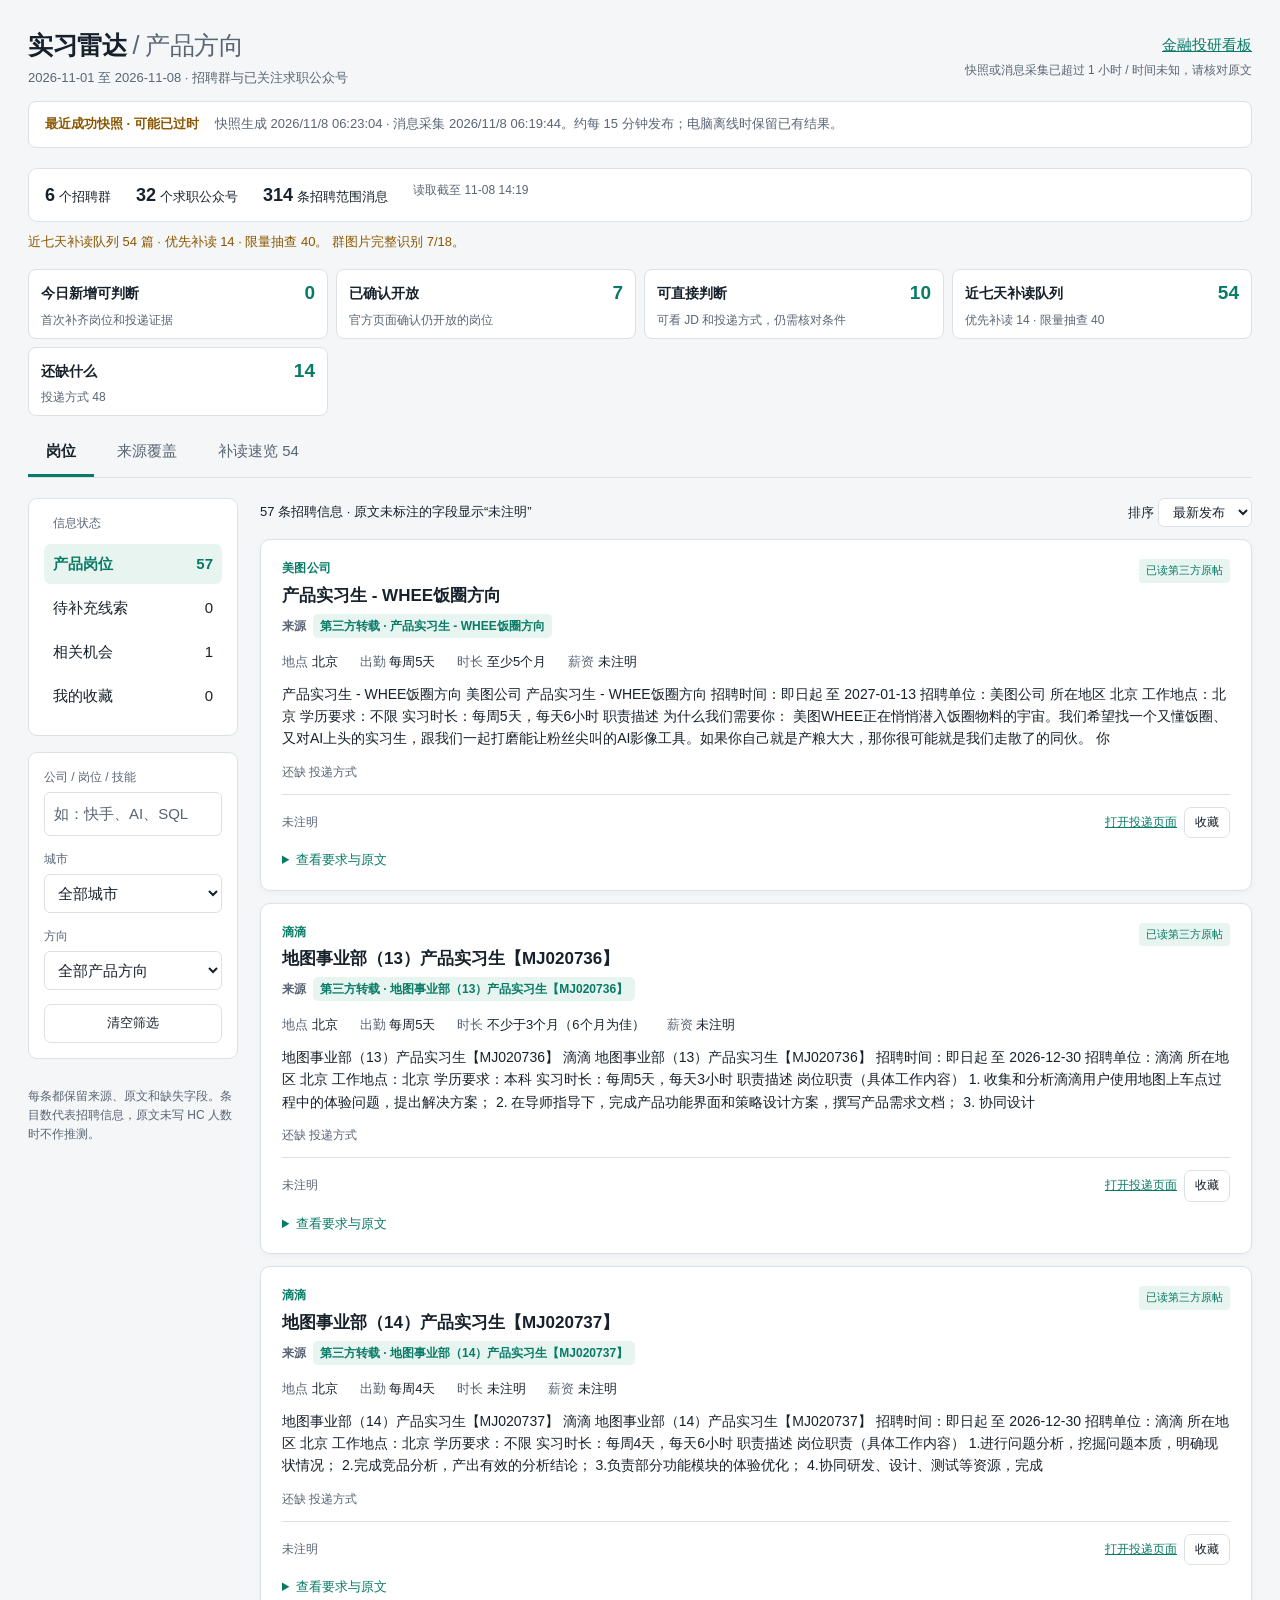
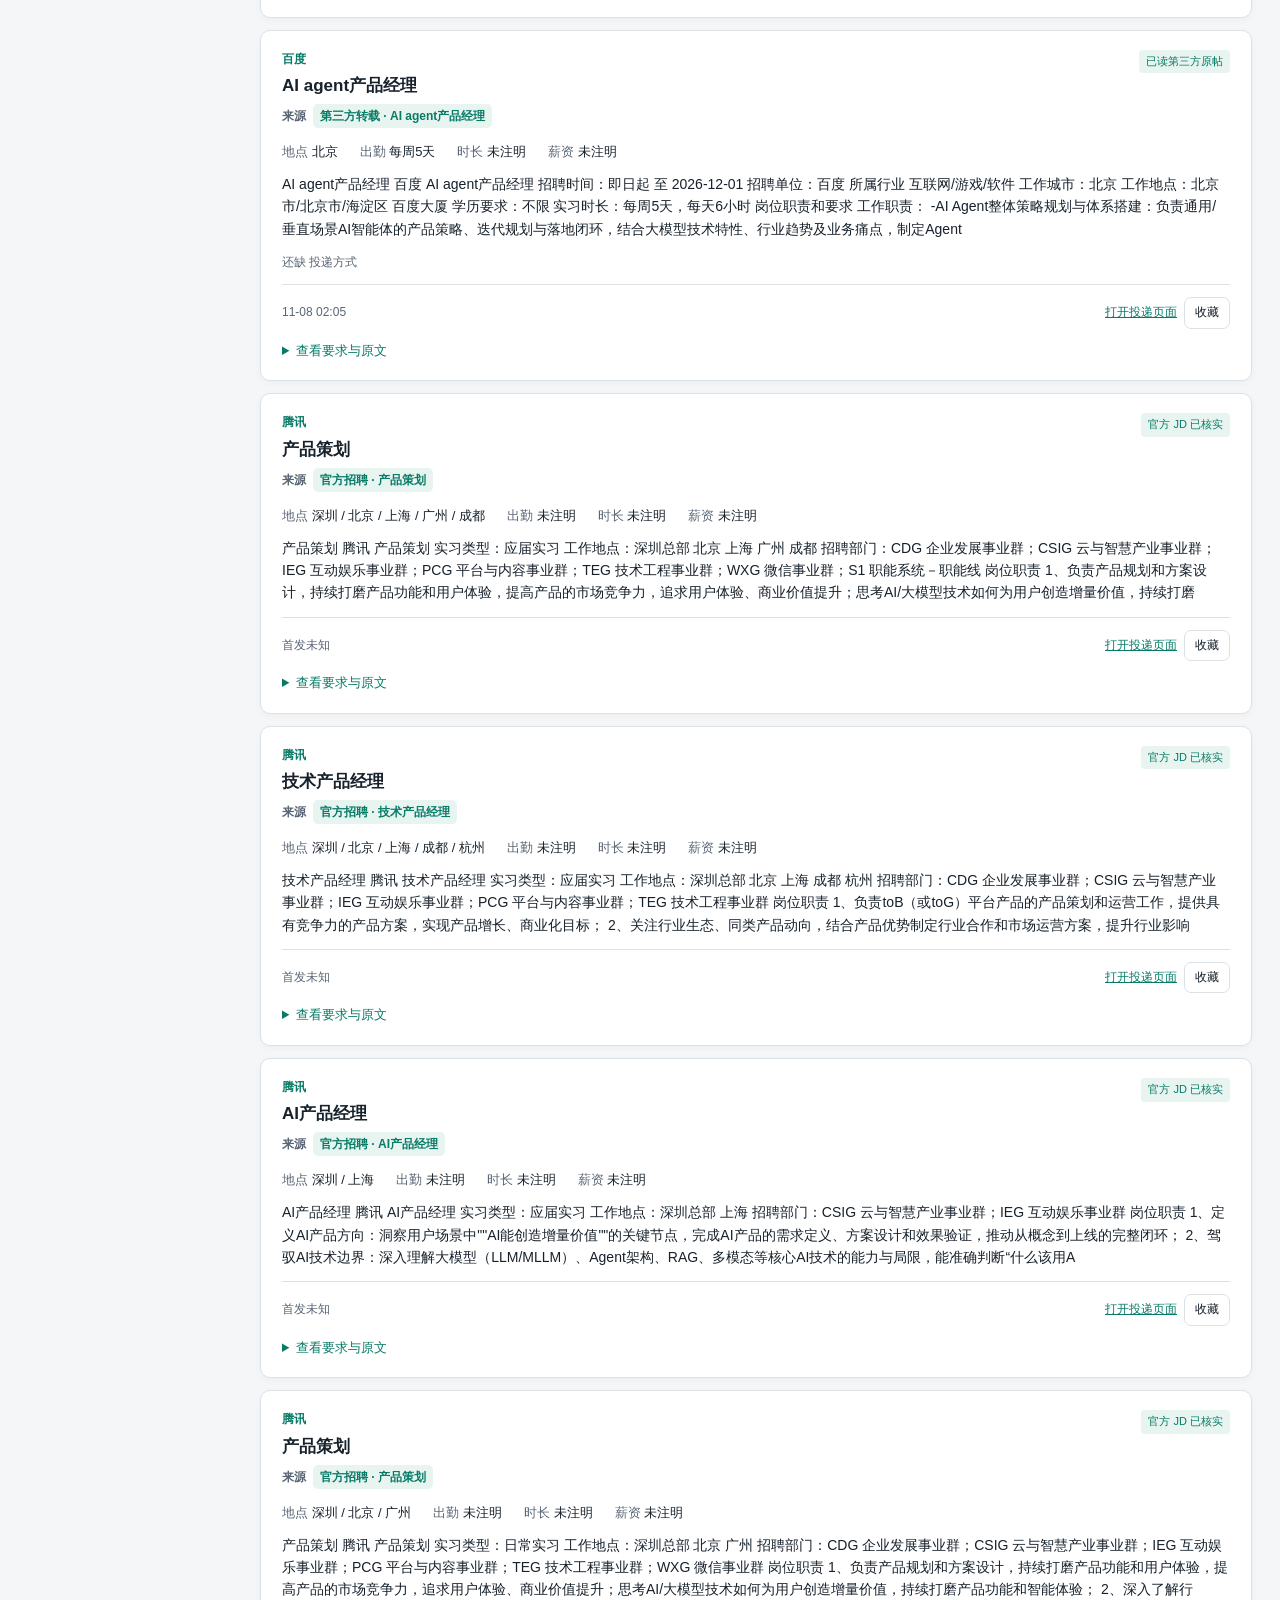
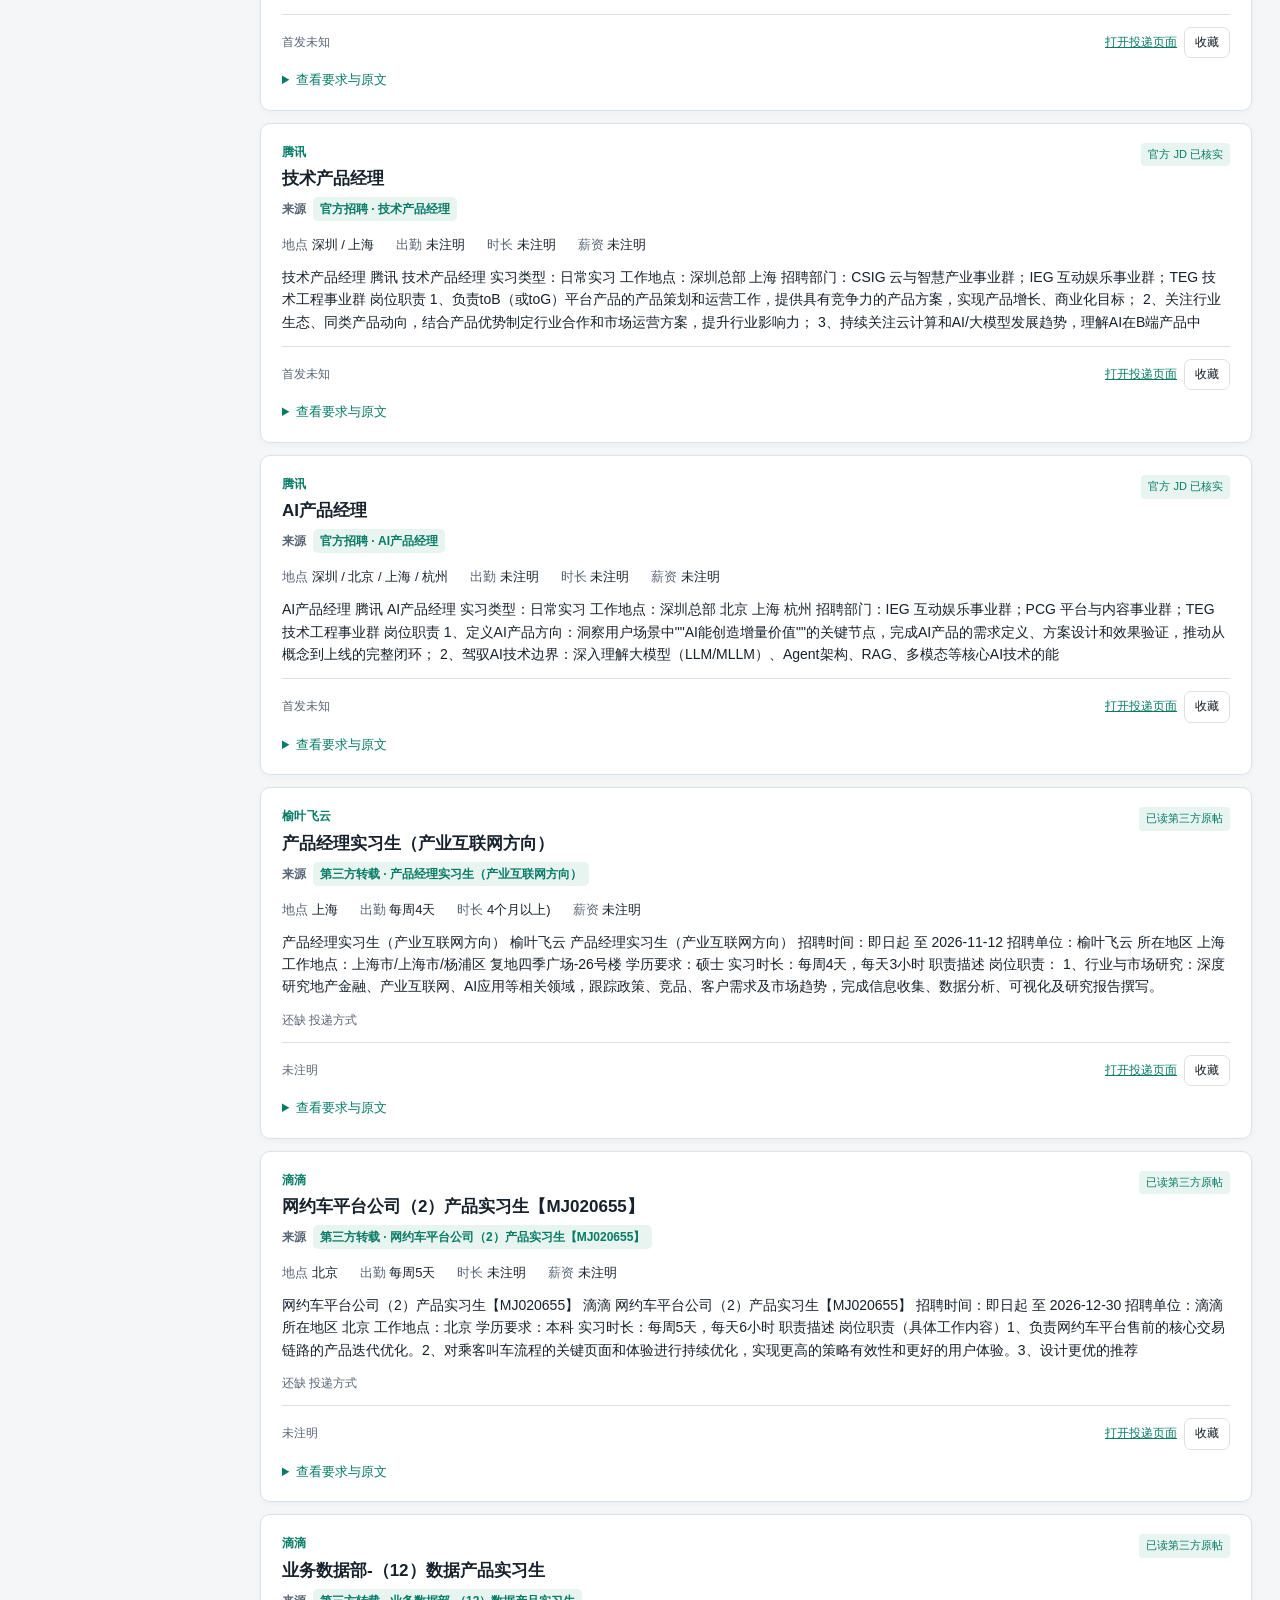
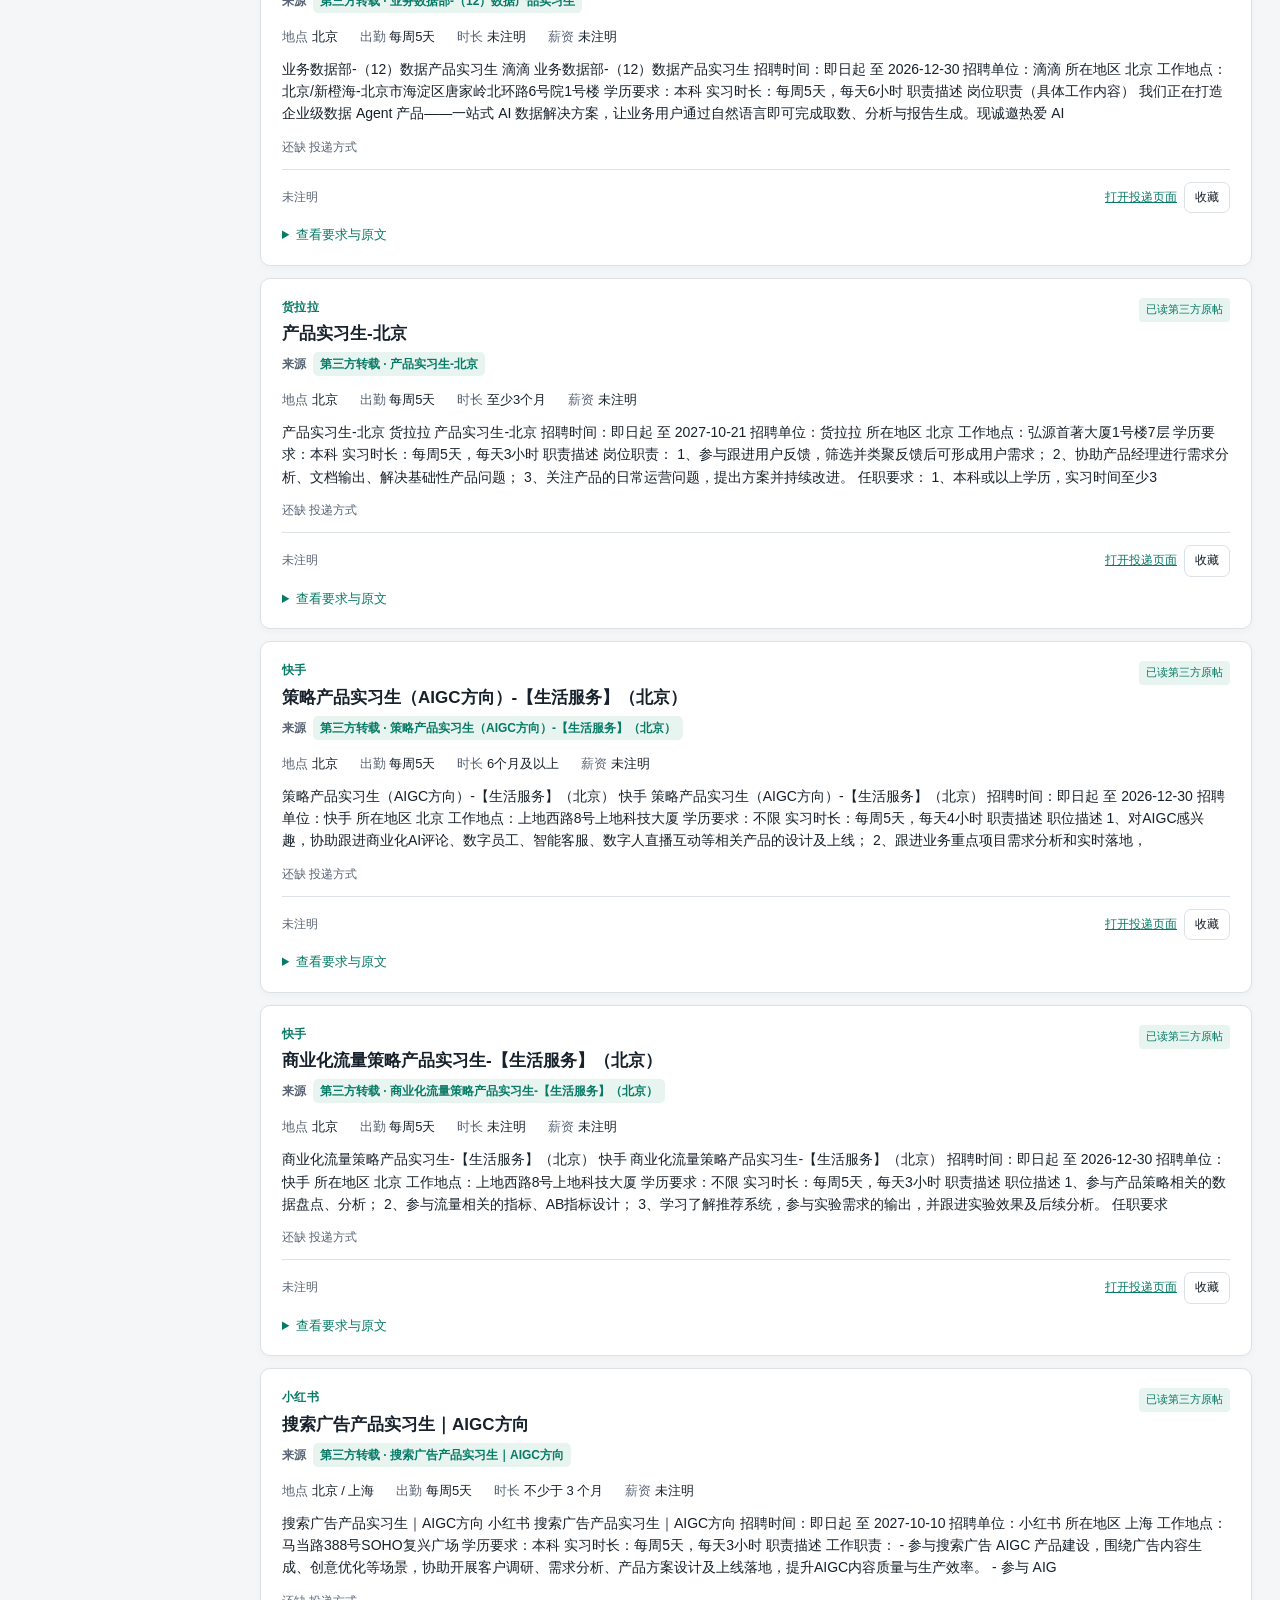
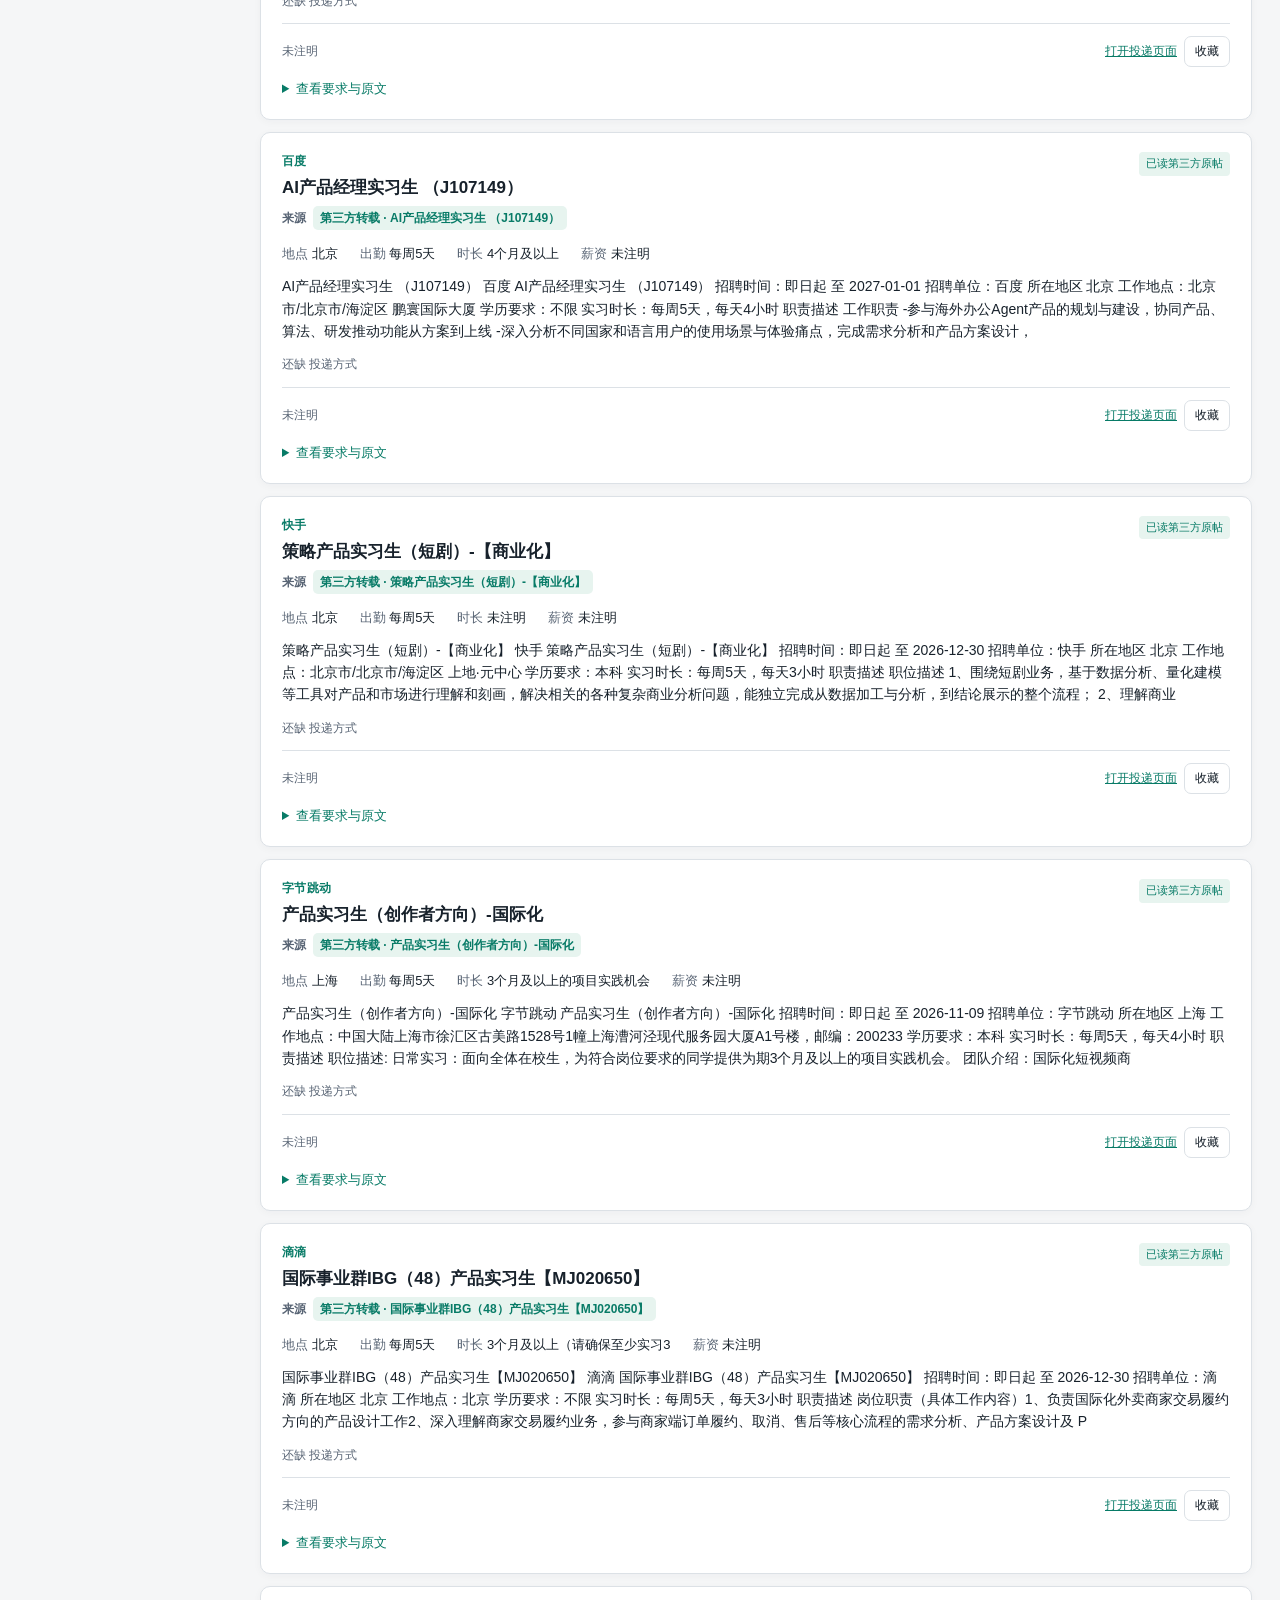
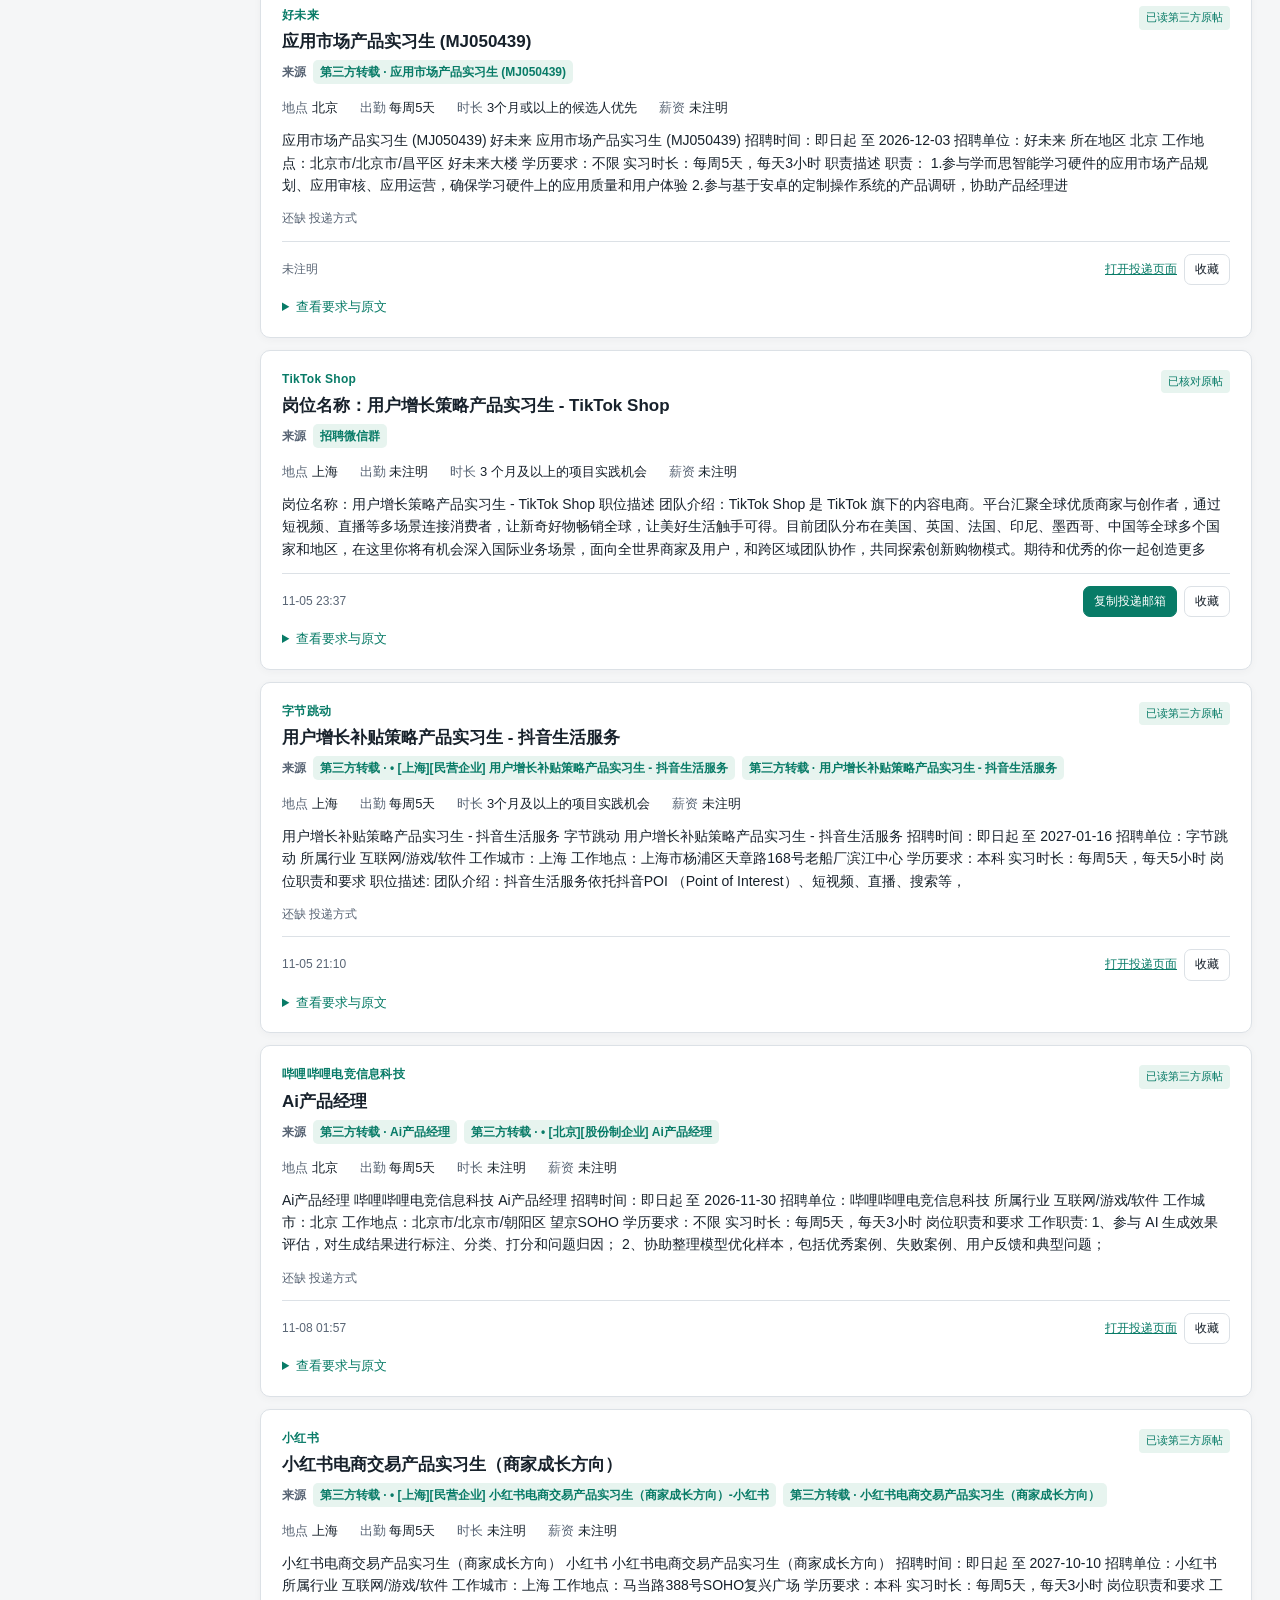
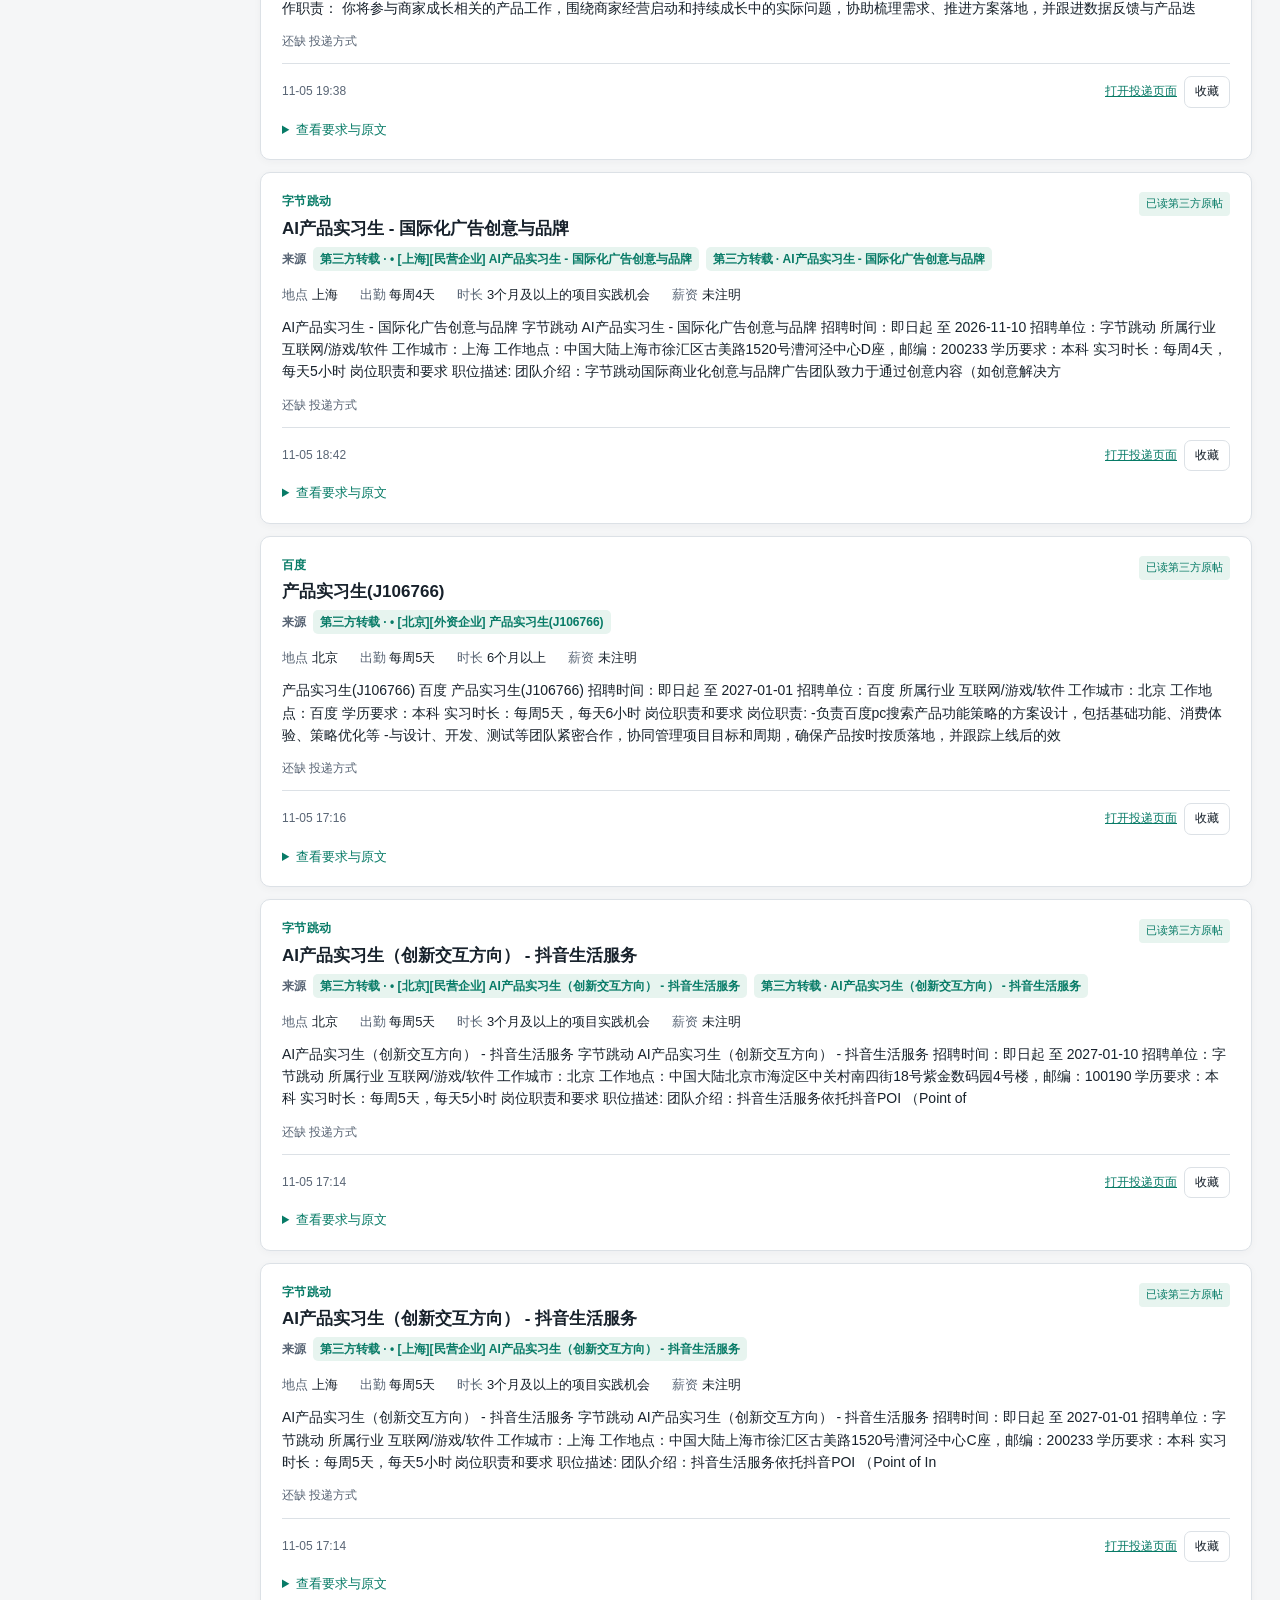
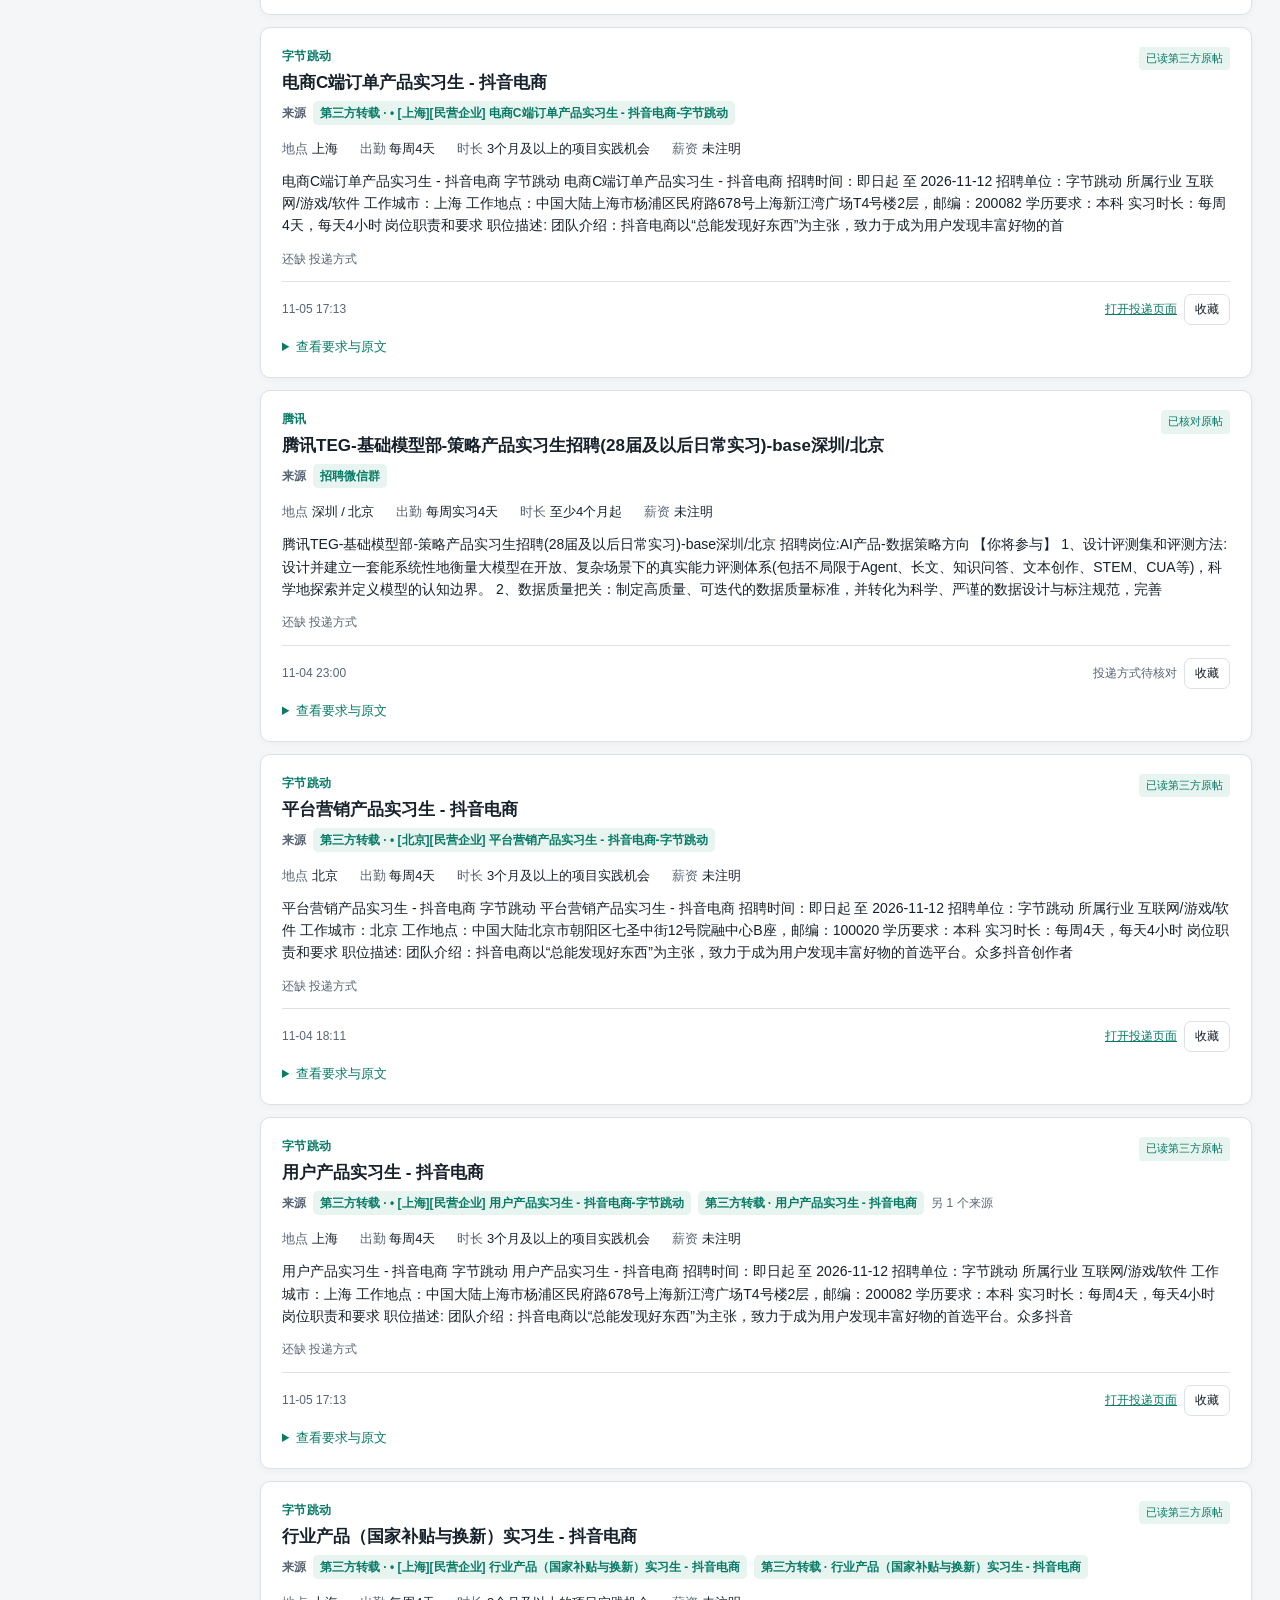
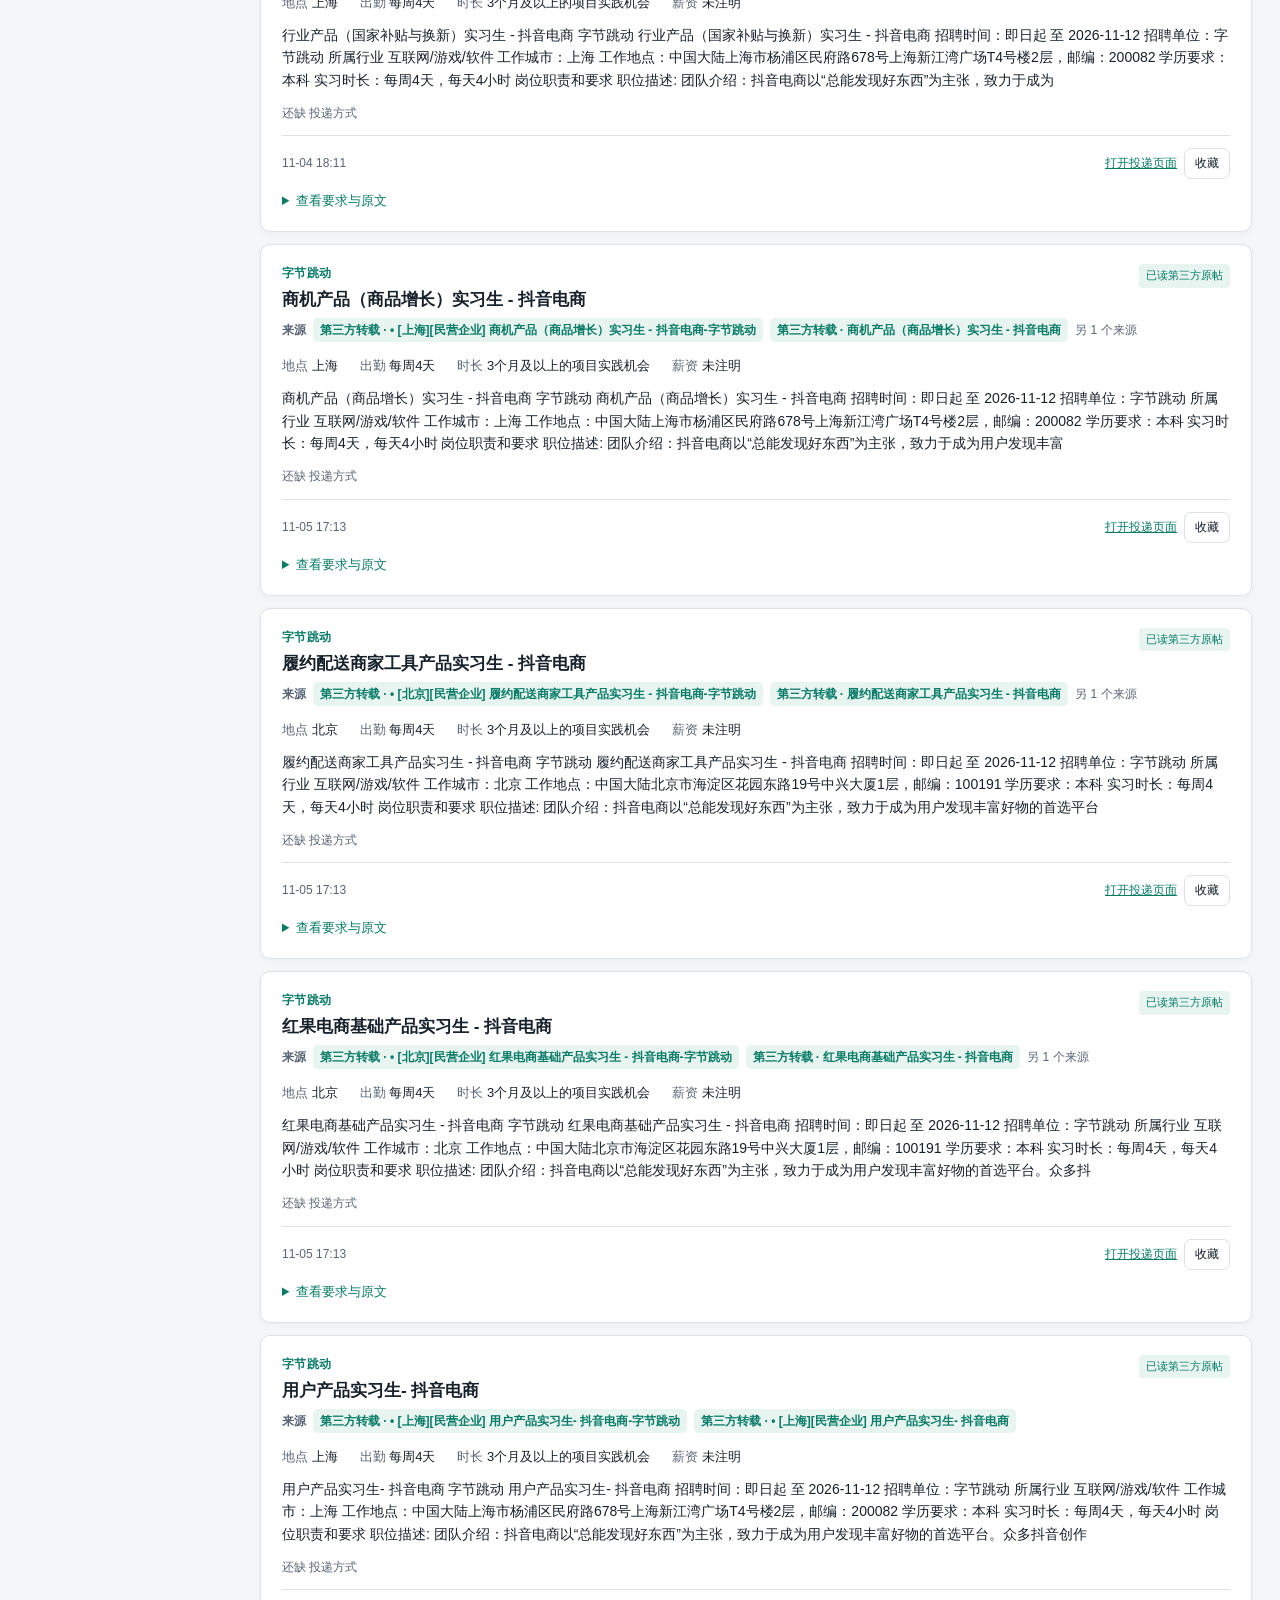
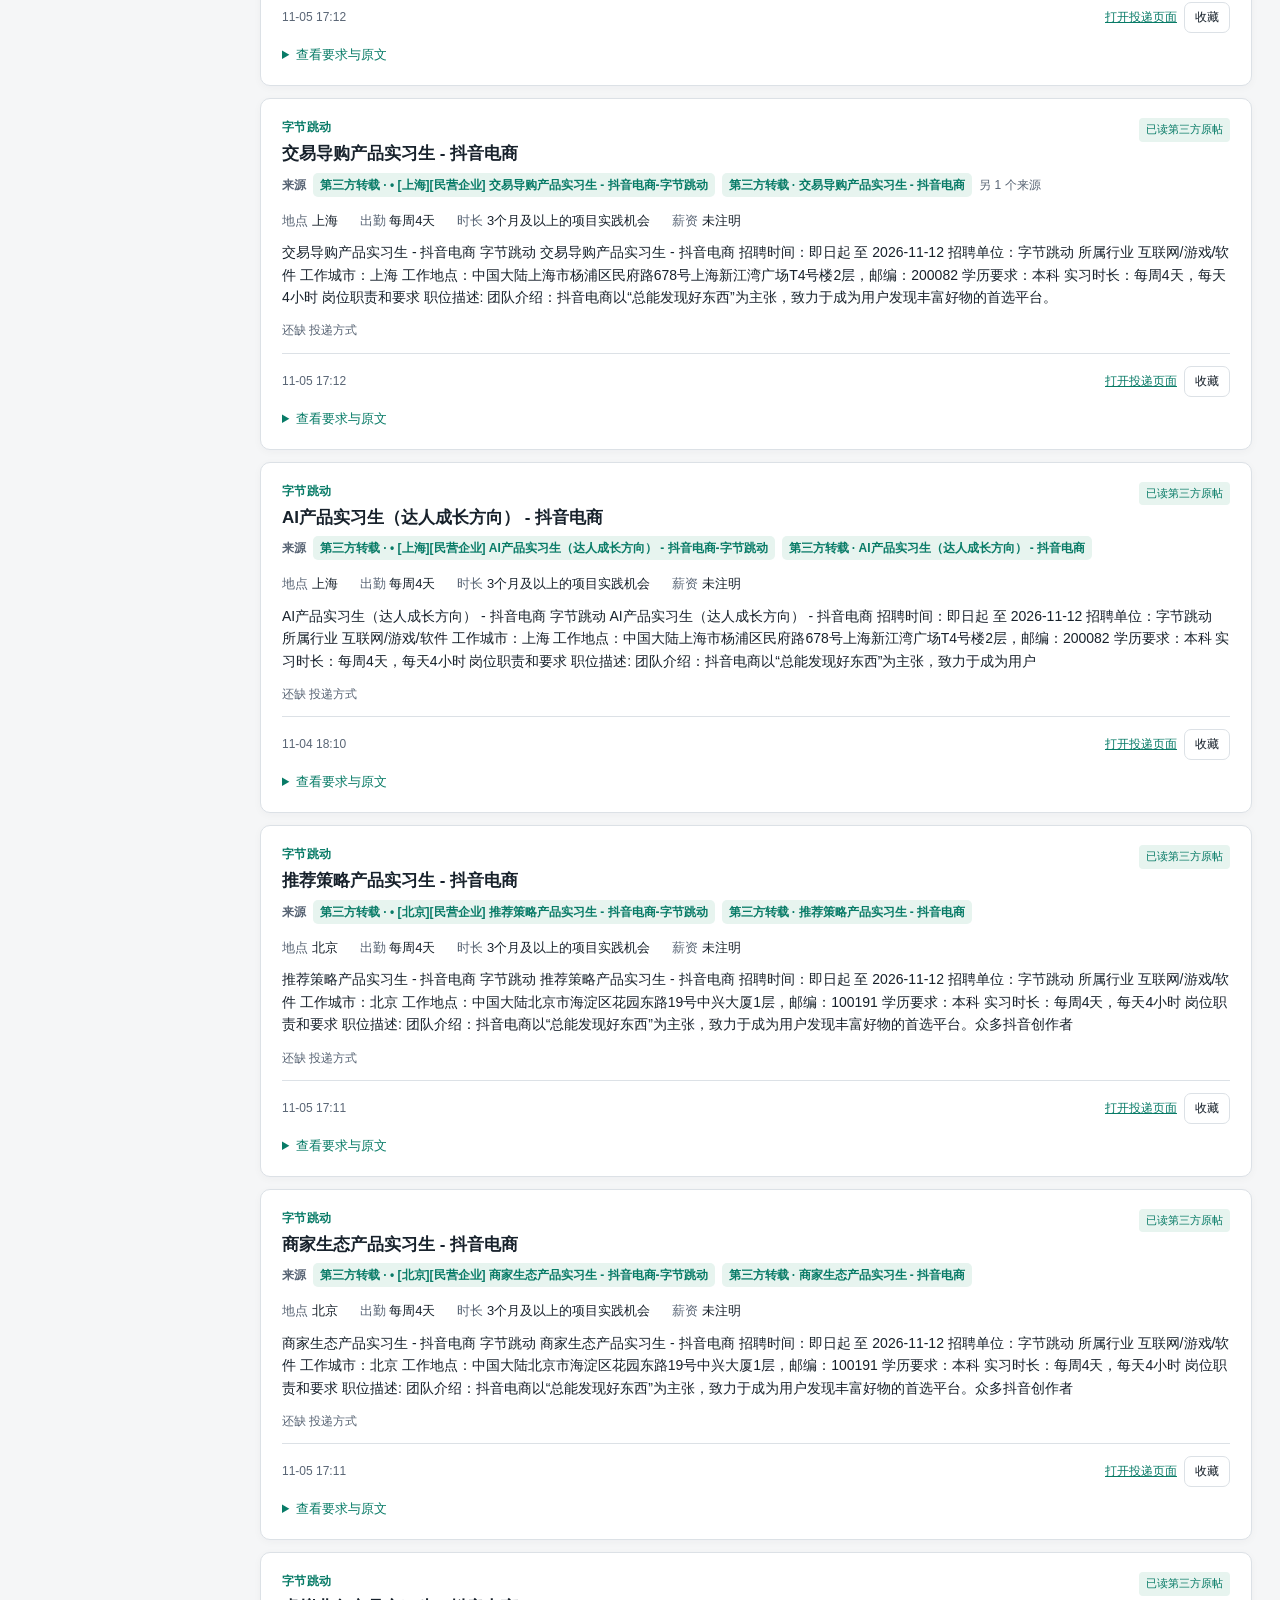
==== product.html @ ce62d576 "Publish recruitment snapshot 2026-11-08T14:23:04+08:00" ====
<!doctype html>
<html lang="zh-CN"><head><meta charset="utf-8"><meta name="viewport" content="width=device-width,initial-scale=1"><title>实习雷达 · 产品方向</title>
<style>
:root{color-scheme:light dark;--bg:#f5f6f7;--surface:#fff;--text:#17212b;--muted:#596575;--line:#dce1e6;--accent:#087b67;--soft:#e7f4ef;--warn:#8a5700;--warnbg:#fff4da;--focus:#176bba;--shadow:0 2px 9px #17212b09;font-family:"Segoe UI","Microsoft YaHei",sans-serif;font-size:15px}
@media(prefers-color-scheme:dark){:root{--bg:#14181c;--surface:#1c2228;--text:#e6ebef;--muted:#a9b5c0;--line:#37414b;--accent:#79d4bb;--soft:#203b33;--warn:#f3cc81;--warnbg:#3b3020;--focus:#8fc5ff;--shadow:none}}
*{box-sizing:border-box}body{margin:0;background:var(--bg);color:var(--text);line-height:1.6}button,input,select{font:inherit;color:inherit}button,a{touch-action:manipulation}a{color:var(--accent)}button{cursor:pointer;border:1px solid var(--line);background:var(--surface);border-radius:7px;padding:8px 13px}button:hover{border-color:var(--accent)}button:disabled{opacity:.6;cursor:wait}button:focus-visible,a:focus-visible,input:focus-visible,select:focus-visible,summary:focus-visible{outline:3px solid var(--focus);outline-offset:3px}.skip{position:absolute;left:12px;top:-90px;background:var(--surface);padding:12px;z-index:5}.skip:focus{top:10px}.shell{max-width:1740px;margin:auto;padding:25px 28px 40px}header{display:flex;justify-content:space-between;gap:24px;align-items:center}h1{font-size:25px;letter-spacing:-.5px;margin:0}h2{font-size:18px;margin:0 0 10px}h3{font-size:17px;margin:0}.subtitle,.muted{color:var(--muted)}.subtitle{margin:3px 0 0;font-size:13px}.header-actions{text-align:right;flex-shrink:0}.runtime{font-size:12px;color:var(--muted);margin-top:4px}.dot{display:inline-block;width:7px;height:7px;background:var(--accent);border-radius:100%;margin-right:5px}.statusline{margin-top:20px;background:var(--surface);border:1px solid var(--line);border-radius:9px;padding:12px 16px;display:flex;gap:25px;flex-wrap:wrap;font-size:13px}.stat strong{font-size:18px;font-variant-numeric:tabular-nums;margin-right:4px}.notice{font-size:13px;color:var(--warn);margin:10px 0 16px}.nav{display:flex;gap:5px;border-bottom:1px solid var(--line);margin-bottom:20px}.nav button{border:0;border-radius:0;background:none;color:var(--muted);padding:11px 18px;border-bottom:3px solid transparent}.nav button[aria-selected=true]{color:var(--text);font-weight:650;border-bottom-color:var(--accent)}.workarea{display:grid;grid-template-columns:210px minmax(0,1fr);gap:22px}.filters{display:flex;flex-direction:column;gap:16px}.filter-box{border:1px solid var(--line);border-radius:9px;background:var(--surface);padding:15px}.filters label{display:block;font-size:12px;color:var(--muted);margin:14px 0 5px}.filters label:first-child{margin-top:0}input,select{width:100%;border:1px solid var(--line);border-radius:6px;background:var(--surface);padding:9px}input::placeholder{color:var(--muted)}.category{width:100%;display:flex;justify-content:space-between;margin:4px 0;border:0;background:none;padding:8px 9px;text-align:left}.category[aria-pressed=true]{background:var(--soft);color:var(--accent);font-weight:650}.count{font-variant-numeric:tabular-nums}.small{font-size:12px;color:var(--muted)}.clear{width:100%;margin-top:14px;font-size:13px}.results-header{display:flex;justify-content:space-between;align-items:center;margin-bottom:12px;font-size:13px;gap:12px}.results-header select{width:auto;padding:5px 10px}.cards{display:flex;flex-direction:column;gap:12px}.card{background:var(--surface);border:1px solid var(--line);border-radius:10px;padding:19px 21px;box-shadow:var(--shadow)}.card-top{display:flex;justify-content:space-between;gap:15px;align-items:flex-start}.company{color:var(--accent);font-size:12px;font-weight:650;letter-spacing:.3px;margin-bottom:3px}.badge{display:inline-block;border-radius:4px;background:var(--soft);color:var(--accent);font-size:11px;padding:3px 7px;white-space:nowrap}.badge.warn{background:var(--warnbg);color:var(--warn)}.facts{display:flex;flex-wrap:wrap;gap:7px 22px;margin:14px 0 9px;font-size:13px}.facts span{color:var(--muted)}.facts b{font-weight:500;color:var(--text)}.summary{font-size:14px;max-width:1000px;margin:10px 0 13px}.card-bottom{display:flex;align-items:center;justify-content:space-between;gap:15px;border-top:1px solid var(--line);padding-top:12px}.source{font-size:12px;color:var(--muted)}.actions{display:flex;gap:7px;align-items:center;flex-wrap:wrap}.actions button{font-size:12px;padding:5px 10px}.actions a{font-size:12px}.primary{background:var(--accent);color:var(--surface);border-color:var(--accent)}details{margin-top:12px;font-size:13px}summary{cursor:pointer;color:var(--accent);width:fit-content}.detailbody{border-top:1px solid var(--line);margin-top:12px;padding-top:14px}.detailbody ul{padding-left:20px}.original{white-space:pre-wrap;overflow-wrap:anywhere;line-height:1.8;background:var(--bg);padding:15px;border-radius:6px;max-height:410px;overflow:auto}.mail{font-family:Consolas,monospace;overflow-wrap:anywhere}.empty{padding:60px 20px;text-align:center;border:1px dashed var(--line);border-radius:9px;background:var(--surface)}.tablewrap{border:1px solid var(--line);border-radius:8px;background:var(--surface);overflow-x:auto}table{width:100%;border-collapse:collapse;font-size:13px}th,td{text-align:left;padding:11px 14px;border-bottom:1px solid var(--line);white-space:nowrap}th{color:var(--muted);font-size:12px;font-weight:550}td:last-child{white-space:normal;min-width:230px}.source-tools{display:flex;gap:12px;margin-bottom:15px}.source-tools input{max-width:400px}.source-tools select{width:auto}.pending-list{display:grid;grid-template-columns:repeat(2,minmax(0,1fr));gap:10px}.pending-item{border:1px solid var(--line);background:var(--surface);padding:14px 16px;border-radius:8px}.pending-item a{font-size:14px}.pending-item p{margin:6px 0 0;font-size:12px;color:var(--muted)}footer{font-size:12px;color:var(--muted);margin-top:26px}.error{padding:14px;border:1px solid var(--warn);border-radius:7px;color:var(--warn);margin:10px 0}.toast{position:fixed;bottom:24px;left:50%;transform:translateX(-50%);padding:10px 18px;background:var(--text);color:var(--surface);border-radius:8px;z-index:10} [hidden]{display:none!important}
@media(max-width:800px){.shell{padding:18px 15px}header{align-items:flex-start;gap:10px}h1{font-size:22px}.header-actions button{font-size:12px;padding:7px}.runtime{max-width:140px}.statusline{gap:10px 20px;padding:10px}.workarea{grid-template-columns:1fr;gap:14px}.filters{display:grid;grid-template-columns:1fr 1fr;gap:10px}.filter-box{padding:10px}.filter-note{display:none}.card{padding:15px}.card-bottom{align-items:flex-start;flex-direction:column;gap:9px}.card-top{gap:8px}.badge{white-space:normal;max-width:90px}.pending-list{grid-template-columns:1fr}.nav button{padding:9px 12px}.source-tools{flex-wrap:wrap}.source-tools input{max-width:none}.facts{gap:6px 14px}.results-header{margin-top:0}}
@media(prefers-reduced-motion:reduce){*{scroll-behavior:auto!important}}
</style><link rel="stylesheet" href="./reading-queue.css?v=job-source"><script src="./reading-queue.js?v=job-source"></script><meta name="robots" content="noindex,nofollow"><meta name="referrer" content="no-referrer"><link rel="stylesheet" href="./publication.css"><script src="./publication.js"></script></head><body><a class="skip" href="#main">跳到岗位列表</a><div class="shell">
<header><div><h1>实习雷达 <span class="muted" style="font-weight:400">/ 产品方向</span></h1><p class="subtitle" id="scope">已授权招聘来源 · 近一周</p></div><div class="header-actions"><a href="./">金融投研看板</a><button id="refresh" hidden disabled>后台更新</button><a id="mobilelink" hidden target="_blank" rel="noopener noreferrer">手机入口</a><div class="runtime" id="runtime"><span class="dot"></span>正在连接本地读取器</div></div></header><aside class="publication-bar" id="publication-status" role="status">正在读取保存时间…</aside>
<div class="statusline" id="stats" aria-label="扫描范围"></div><p class="notice" id="notice"></p>
<nav id="decision-entry" class="rq-decisions" aria-label="岗位决策与补读"></nav><nav class="nav" aria-label="看板视图" role="tablist"><button role="tab" aria-selected="true" data-tab="jobs" id="tab-jobs" aria-controls="jobs">岗位</button><button role="tab" aria-selected="false" data-tab="sources" id="tab-sources" aria-controls="sources">来源覆盖</button><button role="tab" aria-selected="false" data-tab="pending" id="tab-pending" aria-controls="pending">补读速览</button></nav>
<main id="main" tabindex="-1"><div id="loaderror" class="error" hidden></div><section id="jobs" role="tabpanel" aria-labelledby="tab-jobs"><div class="workarea"><aside class="filters" aria-label="筛选岗位"><div class="filter-box"><div class="small" style="padding:0 9px 6px">信息状态</div><button class="category" data-category="verified" aria-pressed="true"><span>产品岗位</span><span class="count" id="n-verified">0</span></button><button class="category" data-category="lead" aria-pressed="false"><span>待补充线索</span><span class="count" id="n-lead">0</span></button><button class="category" data-category="adjacent" aria-pressed="false"><span>相关机会</span><span class="count" id="n-adjacent">0</span></button><button class="category" data-category="saved" aria-pressed="false"><span>我的收藏</span><span class="count" id="n-saved">0</span></button></div><div class="filter-box"><label for="query">公司 / 岗位 / 技能</label><input id="query" type="search" placeholder="如：快手、AI、SQL"><label for="city">城市</label><select id="city"><option value="">全部城市</option><option>北京</option><option>上海</option><option>地点未注明</option></select><label for="direction">方向</label><select id="direction"><option value="">全部产品方向</option><option>AI / 技术产品</option><option>策略产品</option><option>增长产品</option><option>数据产品</option><option>产品经理</option></select><button class="clear" id="clear">清空筛选</button></div><p class="small filter-note">每条都保留来源、原文和缺失字段。条目数代表招聘信息，原文未写 HC 人数时不作推测。</p></aside><div><div class="results-header"><span id="resultcount" role="status" aria-live="polite">正在读取…</span><label>排序 <select id="sort"><option value="new">最新发布</option><option value="company">按公司</option></select></label></div><div id="cards" class="cards"></div></div></div></section>
<section id="sources" role="tabpanel" aria-labelledby="tab-sources" hidden><h2>本机记录覆盖</h2><p class="muted" style="font-size:13px">仅展示已识别的招聘群和求职公众号，扫描本机近一周记录。缺失原图或未同步历史仍可能包含岗位。</p><div class="source-tools"><label for="sourcequery" class="small" style="align-self:center">查找来源</label><input id="sourcequery" type="search" placeholder="输入群或公众号名称"><label for="sourcekind" class="small" style="align-self:center">类型</label><select id="sourcekind"><option value="group">微信群</option><option value="followed_account">已关注公众号</option></select></div><div class="tablewrap" role="region" aria-label="来源覆盖表，可横向滚动" tabindex="0"><table><thead><tr><th>群 / 公众号</th><th>一周消息</th><th>图片待核对</th><th>覆盖状态</th></tr></thead><tbody id="sourcebody"></tbody></table></div><p class="small" id="sourcecount" role="status"></p></section>
<section id="pending" role="tabpanel" aria-labelledby="tab-pending" hidden><div id="reading-panel"></div></section></main>
<footer id="footer">所有数据保存在本机。看板仅监听 127.0.0.1。</footer></div><div class="toast" id="toast" role="status" hidden></div>
<script>
'use strict';let DATA=null,category='verified',currentTab='jobs',decisionMode='';let requestedJob=new URLSearchParams(location.search).get('job');let saved=new Set();try{saved=new Set(JSON.parse(localStorage.getItem('internship-saved')||'[]'))}catch{}const $=id=>document.getElementById(id);const h=(tag,cls,txt)=>{const x=document.createElement(tag);if(cls)x.className=cls;if(txt!=null)x.textContent=txt;return x};const when=s=>s?s.slice(5,16).replace('T',' '):'未注明';const missing=s=>s||'未注明';let toastTimer;function toast(t){$('toast').textContent=t;$('toast').hidden=false;clearTimeout(toastTimer);toastTimer=setTimeout(()=>$('toast').hidden=true,2300)}
function counts(){for(const c of ['verified','lead','adjacent'])$('n-'+c).textContent=DATA.jobs.filter(j=>j.category===c).length;$('n-saved').textContent=DATA.jobs.filter(j=>saved.has(j.id)).length}
function choose(c){decisionMode='';category=c;document.querySelectorAll('[data-category]').forEach(b=>b.setAttribute('aria-pressed',b.dataset.category===c));renderJobs()}
function fact(parent,label,value){const n=h('span');n.append(document.createTextNode(label+' '),h('b','',missing(value)));parent.append(n)}
function renderJobs(){if(!DATA)return;counts();const query=$('query').value.trim().toLowerCase();const decision=({today:ReadingQueue.decisionToday,ready:ReadingQueue.decisionReady,new_ready:ReadingQueue.decisionNew,open:ReadingQueue.decisionOpen})[decisionMode];let list=DATA.jobs.filter(j=>(decision?decision(j):category==='saved'?saved.has(j.id):j.category===category)&&(!$('city').value||(j.cities||String(j.city||'').split(' / ')).includes($('city').value)||(!j.city&&$('city').value==='地点未注明'))&&(!$('direction').value||j.direction===$('direction').value)&&(!query||[j.company,j.title,j.summary,...j.requirements].join(' ').toLowerCase().includes(query)));if($('sort').value==='company')list.sort((a,b)=>a.company.localeCompare(b.company,'zh-CN'));$('resultcount').textContent=`${list.length} 条招聘信息 · ${decisionMode==='new_ready'?'今日新增可判断':decisionMode==='open'?'已确认开放':decisionMode==='today'?'今日值得看':decisionMode==='ready'?'可直接判断':category==='lead'?'公司或投递字段待补充，详见原文':'原文未标注的字段显示“未注明”'}`;$('cards').replaceChildren();if(!list.length){const e=h('div','empty');e.append(h('h3','','没有匹配的岗位'),h('p','muted','试试清空筛选，或切换信息状态。'));$('cards').append(e);return}for(const j of list){const card=h('article','card');card.id='job-'+j.id;const top=h('div','card-top'),title=h('div');title.append(h('div','company',j.company),h('h3','',j.title));top.append(title,h('span','badge'+(j.category==='lead'?' warn':''),j.category==='lead'?'信息待补充':j.official_verified?'官方 JD 已核实':j.category==='adjacent'?'智能硬件相关':j.source_kind==='第三方平台/转发'?'已读第三方原帖':'已核对原帖'));card.append(top,ReadingQueue.sourceRow([{id:j.source_id,name:j.source_name,kind:j.source_kind,url:j.source_url},...(j.additional_sources||[])],DATA));const facts=h('div','facts');fact(facts,'地点',j.city);fact(facts,'出勤',j.days);fact(facts,'时长',j.months);fact(facts,'薪资',j.salary);card.append(facts,h('p','summary',j.summary));const missingProof=ReadingQueue.decisionMissing(j);if(missingProof.length)card.append(h('p','small','还缺 '+missingProof.join('、')));const bottom=h('div','card-bottom');bottom.append(h('div','source',`${j.published_at?'首发 '+when(j.published_at):j.official_verified?'首发未知':when(j.posted_at)}`));const acts=h('div','actions');if(j.application_url){const apply=h('a','','打开投递页面');apply.href=j.application_url;apply.target='_blank';apply.rel='noopener noreferrer';acts.append(apply)}if(j.email){const copy=h('button','primary','复制投递邮箱');copy.setAttribute('aria-label','复制 '+j.company+' '+j.title+' 的投递邮箱');copy.onclick=async()=>{try{await navigator.clipboard.writeText(j.email);toast('已复制：'+j.email)}catch{toast('复制失败，可在详情中选取邮箱')}};acts.append(copy)}else if(!j.application_url){acts.append(h('span','small','投递方式待核对'))}const save=h('button','',saved.has(j.id)?'已收藏':'收藏');save.setAttribute('aria-pressed',saved.has(j.id));save.onclick=()=>{saved.has(j.id)?saved.delete(j.id):saved.add(j.id);localStorage.setItem('internship-saved',JSON.stringify([...saved]));renderJobs()};acts.append(save);bottom.append(acts);card.append(bottom);const det=h('details');det.append(h('summary','','查看要求与原文'));const body=h('div','detailbody');if(j.requirements.length){const ul=h('ul');j.requirements.forEach(r=>ul.append(h('li','',r)));body.append(ul)}if(j.email)body.append(h('p','mail','投递邮箱：'+j.email));if(j.application_note)body.append(h('p','',j.application_note));if(j.last_verified_at)body.append(h('p','small','最后核验 '+when(j.last_verified_at)));if(j.changes?.length)body.append(h('p','small','JD 有变化 · '+when(j.changes.at(-1).at)));body.append(h('p','small','HC 人数 '+(j.hc_count??'未注明')+' · 截止 '+(j.deadline||'未注明')+' · '+(j.opening_status||j.review)));if(j.source_url){const a=h('a','','打开来源原文');a.href=j.source_url;a.target='_blank';a.rel='noopener noreferrer';body.append(a)}if(j.additional_sources?.length){const list=h('ul');for(const r of j.additional_sources){const item=h('li','small');item.append(document.createTextNode([ReadingQueue.sourceLabel(r,DATA),r.time&&when(r.time)].filter(Boolean).join(' · ')));if(r.url){const a=h('a','','打开转载');a.href=r.url;a.target='_blank';a.rel='noopener noreferrer';item.append(' · ',a)}list.append(item)}body.append(h('p','small','转载出处'),list)}const original=h('pre','original',j.original);original.tabIndex=0;original.setAttribute('aria-label','消息原文，可滚动');body.append(original,h('p','small','原帖索引：'+j.message_id));det.append(body);card.append(det);$('cards').append(card)}}
function renderSources(){if(!DATA)return;const list=($('sourcekind').value==='group'?DATA.groups:DATA.accounts).filter(s=>s.name.toLowerCase().includes($('sourcequery').value.trim().toLowerCase()));$('sourcebody').replaceChildren();for(const s of list){const tr=h('tr');[s.name,s.message_count,s.image_pending,s.status].forEach(t=>tr.append(h('td','',String(t))));$('sourcebody').append(tr)}$('sourcecount').textContent=`显示 ${list.length} 个来源 · 本机覆盖状态截至 ${when(DATA.collected_at)}`}
function renderPending(){if(DATA)ReadingQueue.mount($('reading-panel'),DATA.reading_queue,DATA.image_issues||[])}
function render(){const c=DATA.coverage;$('scope').textContent=`${DATA.window_start.slice(0,10)} 至 ${DATA.window_end.slice(0,10)} · 招聘群与已关注求职公众号`;$('stats').replaceChildren();for(const [n,label] of [[c.groups,'个招聘群'],[c.followed_accounts,'个求职公众号'],[c.messages,'条招聘范围消息']]){const s=h('span','stat');s.append(h('strong','',String(n)),document.createTextNode(label));$('stats').append(s)}$('stats').append(h('span','small','读取截至 '+when(DATA.collected_at)));const backlog=ReadingQueue.weekQueue(DATA.reading_queue);$('tab-pending').textContent=backlog?`补读速览 ${backlog.total}`:'补读速览';$('notice').textContent=`${backlog?`近七天补读队列 ${backlog.total} 篇 · 优先补读 ${backlog.priority} · 限量抽查 ${backlog.sample}。`:'补读清单暂不可用。'} 群图片完整识别 ${c.images_read}/${c.images_total}。`;$('footer').textContent='后台每 5 分钟检查新消息，正文、图片独立补读并抽取去重；登录 Windows 后自动启动及恢复进程。电脑需开机联网且微信有本地记录。共享页仅展示招聘信息，电脑开机联网时自动更新。';renderJobs();renderSources();renderPending();
ReadingQueue.mountClues($('jobs'),DATA.reading_queue,'product',DATA.jobs,DATA);
ReadingQueue.decisions($('decision-entry'),DATA.reading_queue,DATA.jobs,DATA.image_issues,(key,stage)=>{
 if(key==='pending'||key==='gaps'){
  if(key==='gaps'&&DATA.reading_queue?.local_login){location.assign(DATA.reading_queue.local_login);return}
  selectTab($('tab-pending'));ReadingQueue.show($('reading-panel'),stage);return
 }
 decisionMode=key;selectTab($('tab-jobs'));for(const id of ['query','city','direction'])$(id).value='';
 document.querySelectorAll('[data-category]').forEach(b=>b.setAttribute('aria-pressed','false'));
 renderJobs();$('query').focus({preventScroll:true});$('jobs').scrollIntoView({block:'start'})
})}
function openLinkedJob(){
 if(!requestedJob)return;
 const job=DATA.jobs.find(item=>item.id===requestedJob);requestedJob=null;
 if(!job){toast('这条岗位当前不可用');return;}
 for(const id of ['query','city','direction'])$(id).value='';
 selectTab(tabs.find(tab=>tab.dataset.tab==='jobs'));choose(job.category);
 const card=$('job-'+job.id);const detail=card.querySelector('details');detail.open=true;
 detail.querySelector('summary').focus({preventScroll:true});card.scrollIntoView({block:'start'});
}
async function load(){try{const r=await fetch('./data/data.json');if(!r.ok)throw Error('读取失败');DATA=await r.json();for(const [old,id] of Object.entries(DATA.job_aliases||{}))if(saved.has(old)){saved.add(id);try{localStorage.setItem('internship-saved',JSON.stringify([...saved]))}catch{}}$('loaderror').hidden=true;render();openLinkedJob()}catch(e){$('loaderror').textContent='共享快照暂时未能加载，当前结果会保留；请稍后重试。';$('loaderror').hidden=false}}
async function status(){try{const r=await fetch('./data/status.json');const s=await r.json();if(s.snapshot_at){RadarPublication.update(s);return;}$('runtime').textContent=s.status==='running'?'后台正在更新，不占用桌面':s.status==='failed'?'更新失败，已保留上次结果':'每 5 分钟检查新消息 · 不占用桌面';$('refresh').disabled=s.status==='running';if(s.status==='failed'){$('loaderror').textContent='本次后台读取失败（'+s.last_error+'）。仍显示上次成功读取的结果。';$('loaderror').hidden=false}}catch{$('runtime').textContent='后台连接中断 · 保留已有结果'}}
document.querySelectorAll('[data-category]').forEach(b=>b.onclick=()=>choose(b.dataset.category));['query','city','direction','sort'].forEach(id=>$(id).addEventListener('input',renderJobs));$('clear').onclick=()=>{$('query').value='';$('city').value='';$('direction').value='';choose(category)};['sourcequery','sourcekind'].forEach(id=>$(id).addEventListener('input',renderSources));const tabs=[...document.querySelectorAll('[data-tab]')];function selectTab(b){currentTab=b.dataset.tab;$('decision-entry').hidden=currentTab==='pending';$('stats').hidden=currentTab==='pending';$('notice').hidden=currentTab==='pending';tabs.forEach(t=>{t.setAttribute('aria-selected',t===b);t.tabIndex=t===b?0:-1;$(t.dataset.tab).hidden=t!==b})}tabs.forEach((b,i)=>{b.tabIndex=i===0?0:-1;b.onclick=()=>selectTab(b);b.onkeydown=e=>{let n=e.key==='ArrowRight'?(i+1)%tabs.length:e.key==='ArrowLeft'?(i+tabs.length-1)%tabs.length:e.key==='Home'?0:e.key==='End'?tabs.length-1:null;if(n!==null){e.preventDefault();selectTab(tabs[n]);tabs[n].focus()}}});$('refresh').onclick=async()=>{try{$('refresh').disabled=true;await fetch('/api/refresh',{method:'POST',headers:{'X-Workbench':'local'}});toast('已开始后台更新');setTimeout(async()=>{await load();await status()},5000)}catch{toast('更新未启动，请稍后重试')}finally{$('refresh').disabled=false}};fetch('./data/mobile.json').then(r=>r.ok?r.json():null).then(s=>{if(s&&s.available){$('mobilelink').href=s.url;$('mobilelink').hidden=false}}).catch(()=>{});if(new URLSearchParams(location.search).get('tab')==='pending')selectTab($('tab-pending'));load();status();setInterval(()=>{if(!document.hidden){load();status()}},60000);
</script></body></html>
---- reading-queue.css ----
.reading-queue{padding:6px 0 24px;min-width:0;color:var(--text)}
.rq-heading{display:flex;justify-content:space-between;align-items:flex-start;gap:16px}.rq-heading h2{font-size:23px;margin:0 0 4px}.rq-heading p{margin:0}.rq-muted{font-size:12px;color:var(--muted)}
.rq-capacity{margin:16px 0 10px;border:1px solid var(--line);background:var(--surface);border-radius:8px;padding:13px 16px}.rq-capacity-head{display:flex;justify-content:space-between;gap:12px;align-items:center}.rq-capacity-state{font-size:14px;color:var(--warn)}
.rq-capacity-grid{display:grid;grid-template-columns:repeat(4,minmax(0,1fr));gap:12px;margin:10px 0}.rq-capacity-grid>div{display:flex;align-items:baseline;gap:9px}.rq-capacity-grid strong{font-size:27px;font-variant-numeric:tabular-nums;line-height:1.2}.rq-capacity-grid span{font-size:12px;color:var(--muted)}
.rq-capacity-detail{font-size:12px;line-height:1.7;color:var(--muted);border-top:1px solid var(--line);padding-top:6px}.rq-capacity-detail p{margin:6px 0}.reading-queue summary{cursor:pointer;min-height:28px;display:list-item;padding:4px 0}.rq-lanes{display:grid;grid-template-columns:repeat(3,minmax(0,1fr));gap:8px;margin:8px 0}.rq-lane{display:flex;flex-direction:column;border:1px solid var(--line);padding:9px;border-radius:5px}.rq-lane strong{color:var(--text)}
.rq-schedule{font-size:13px;line-height:1.7;color:var(--warn);background:var(--warnbg);padding:10px 13px;border-radius:6px;margin:10px 0 14px}
.rq-independent{background:var(--soft);color:var(--text);margin:8px 0;padding:8px 12px}.rq-independent p{margin:4px 0}.rq-independent strong{color:var(--accent)}
.rq-schedule>summary{font-weight:600}.rq-batch-help{display:grid;grid-template-columns:repeat(auto-fit,minmax(min(100%,260px),1fr));gap:10px;margin:10px 0 4px}.rq-batch-card{border:1px solid var(--line);border-radius:6px;padding:12px;background:var(--surface);color:var(--text)}.rq-batch-card p{margin:7px 0;line-height:1.7}.rq-batch-card button{font:inherit;color:var(--text);background:var(--surface);border:1px solid var(--line);border-radius:5px;padding:6px 9px;cursor:pointer}
.rq-digest{display:grid;grid-template-columns:repeat(2,minmax(0,1fr));gap:10px}.rq-digest-button{display:grid;grid-template-columns:auto 1fr;gap:3px 10px;text-align:left;border:1px solid var(--line);background:var(--surface);color:var(--text);border-radius:7px;padding:10px 13px;min-height:67px;cursor:pointer}.rq-digest-button strong{font-size:23px;grid-row:span 2;font-variant-numeric:tabular-nums;align-self:center}.rq-digest-button span{font-size:13px}.rq-digest-button small{color:var(--muted);font-size:11px}.rq-digest-button[aria-pressed=true]{border-color:var(--accent);background:var(--soft);color:var(--accent)}
.rq-screening{margin:5px 0 10px}
.rq-heading+.rq-digest{margin-top:14px}
.rq-overview{display:grid;grid-template-columns:repeat(2,minmax(0,1fr));gap:8px;margin:10px 0 0}
.rq-overview>details{align-self:start;min-width:0;margin:0;padding:4px 12px;border:1px solid var(--line);border-radius:7px;background:var(--surface);color:var(--text);font-size:12px}
.rq-overview>details[open]{grid-column:1/-1}
.rq-overview>details>summary{font-weight:550}
.rq-ledger .rq-capacity{margin:3px 0 7px;padding:8px 0 0;border:0;border-top:1px solid var(--line);border-radius:0}
.rq-ledger .rq-capacity>.rq-muted:first-child{margin:4px 0 10px}
@media(max-width:700px){.rq-overview{grid-template-columns:minmax(0,1fr);gap:6px}}
.rq-controls{display:grid;grid-template-columns:1fr 1fr 1.15fr 1fr 1.7fr auto;gap:10px;align-items:end;margin-top:16px}.rq-controls label{display:flex;flex-direction:column;gap:5px;font-size:12px;color:var(--muted);min-width:0}.rq-controls input,.rq-controls select{width:100%;min-width:0;height:40px;font:inherit;font-size:14px;color:var(--text);border:1px solid var(--line);background:var(--surface);border-radius:6px;padding:8px}.rq-controls button{height:40px}.rq-controls :disabled{opacity:.5;cursor:default}
.rq-result{font-size:12px;color:var(--muted);margin:12px 0 10px}.rq-list{display:grid;grid-template-columns:repeat(2,minmax(0,1fr));gap:12px}.rq-item{background:var(--surface);border:1px solid var(--line);padding:15px 17px;border-radius:8px;min-width:0;overflow-wrap:anywhere}.rq-item-top{display:flex;justify-content:space-between;align-items:flex-start;gap:8px}.rq-badge{display:inline-block;font-size:11px;color:var(--warn);background:var(--warnbg);border-radius:4px;padding:3px 7px}.rq-item-top>.rq-muted{text-align:right;flex-shrink:0;max-width:48%;font-size:11px}.rq-item h3{font-size:16px;line-height:1.6;margin:10px 0 7px}.rq-item h3 a{color:var(--text);text-decoration:none}.rq-item a:hover{text-decoration:underline}.rq-next-action{font-size:13px;line-height:1.7;margin:5px 0;color:var(--text)}.rq-retry{font-size:12px;color:var(--warn);margin:5px 0 10px}.rq-gap-tag{display:inline-block;border:1px solid var(--line);border-radius:4px;padding:3px 6px;font-size:11px;margin:0 5px 8px 0;color:var(--muted)}
.rq-evidence{border-left:2px solid var(--line);padding-left:10px;margin:12px 0}.rq-evidence-label{font-size:12px;font-weight:600;color:var(--muted)}.rq-excerpt{font-size:14px;line-height:1.8;white-space:pre-line;margin:5px 0 0;display:-webkit-box;-webkit-line-clamp:4;-webkit-box-orient:vertical;overflow:hidden}.rq-item-foot{display:flex;align-items:center;justify-content:space-between;gap:10px;margin:11px 0 8px;font-size:12px}.rq-item-foot a{color:var(--accent);padding:5px 0;white-space:nowrap}.rq-topic{color:var(--muted);font-size:11px}.rq-task-detail{border-top:1px solid var(--line);font-size:12px;line-height:1.7;color:var(--muted);padding-top:4px}.rq-task-detail p{margin:5px 0}.rq-gap-item h3{margin:9px 0}.rq-gap-item .rq-muted{line-height:1.8}
.rq-pages{display:flex;justify-content:center;gap:20px;align-items:center;margin:20px 0;font-size:13px}.rq-pages[hidden]{display:none}.rq-pages button:disabled{opacity:.5;cursor:default}.rq-empty,.rq-alert{padding:25px;text-align:center;color:var(--muted);border:1px dashed var(--line);border-radius:7px;grid-column:1/-1}.rq-entry{display:flex;justify-content:space-between;align-items:center;gap:16px;background:var(--surface);border:1px solid var(--line);border-left:3px solid var(--accent);border-radius:7px;margin:0 0 22px;padding:11px 16px;font-size:13px}.rq-entry strong{font-variant-numeric:tabular-nums}.rq-entry button{white-space:nowrap;font-size:12px}.reading-queue :focus-visible{outline:3px solid var(--focus);outline-offset:3px}
.rq-evidence-actions{display:flex;justify-content:flex-end;flex-wrap:wrap;gap:4px 12px}.rq-existing-jd{font-weight:650}
.rq-same-preview{border-top:1px solid var(--line);padding-top:5px;font-size:12px}
.rq-same-preview>summary,.rq-same-preview a{color:var(--accent)}
.rq-same-preview ul{list-style:none;padding:0;margin:4px 0}
.rq-same-preview li{border-left:2px solid var(--line);padding:7px 0 7px 10px}
.rq-same-preview li+li{border-top:1px solid var(--line)}
.rq-same-preview p{margin:5px 0}
.rq-clues{margin:10px 0 14px;padding:12px 14px;border:1px solid var(--line);border-radius:8px;background:var(--surface)}
.rq-clues-head{display:flex;align-items:center;justify-content:space-between;gap:8px}
.rq-clues h2{margin:0;font-size:16px}
.rq-clues p{margin:3px 0 0}
.rq-clue-list{display:grid;grid-template-columns:repeat(auto-fit,minmax(min(100%,260px),1fr));gap:7px;margin:8px 0 0}
.rq-clue{min-width:0;padding:8px 10px;border:1px solid var(--line);border-radius:6px;overflow-wrap:anywhere}
.rq-clue h3{font-size:14px;line-height:1.5;margin:3px 0;color:var(--text)}
.rq-clue h3 a{color:inherit;text-decoration:underline;text-decoration-color:var(--line);text-underline-offset:3px}
.rq-clue h3 a:hover{color:var(--accent);text-decoration-color:var(--accent)}
.rq-job-sources{display:flex;align-items:baseline;flex-wrap:wrap;gap:4px 7px;min-width:0;margin:5px 0 8px;font-size:12px;line-height:1.5}
.rq-source-label{color:var(--muted);font-weight:600}
.rq-source-chip{max-width:100%;padding:3px 7px;border-radius:5px;background:var(--soft);color:var(--accent);font-weight:600;overflow-wrap:anywhere}
.rq-source-more{color:var(--muted)}
.rq-clue .rq-job-sources{margin:4px 0}
.rq-clue-label{display:flex;align-items:baseline;flex-wrap:wrap;gap:2px 9px;font-size:12px;font-weight:600;color:var(--accent)}
.rq-clue-controls{display:grid;grid-template-columns:1fr 1fr 2fr;gap:8px;margin-top:8px}
.rq-clue-controls label{font-size:12px;color:var(--muted);min-width:0}
.rq-clue-controls input,.rq-clue-controls select{display:block;width:100%;min-height:40px;padding:4px 8px;color:var(--text);background:var(--surface);border:1px solid var(--line);border-radius:5px}
.rq-clue-toggle{min-height:34px;margin-left:auto;padding:4px 8px;color:var(--accent);background:var(--surface);border:1px solid var(--line);border-radius:5px;cursor:pointer}
.rq-clue-list~.rq-clue-toggle,.rq-clue-list~.rq-muted:not(:empty){margin:8px 8px 0 0}
.rq-clues[hidden],.rq-clue-controls[hidden],.rq-clue-toggle[hidden]{display:none}
@media(max-width:560px){.rq-clues{padding:9px 10px}.rq-clue-controls{grid-template-columns:1fr 1fr}.rq-clue-controls label:last-child{grid-column:1/-1}.rq-clue-toggle{min-height:44px}.rq-clue h3 a{display:inline-block;min-height:28px}}
@media(max-width:1050px){.rq-controls{grid-template-columns:repeat(4,minmax(0,1fr))}.rq-search{grid-column:span 3}.rq-capacity-grid>div{flex-direction:column;gap:2px}.rq-lanes{grid-template-columns:repeat(2,minmax(0,1fr))}}
@media(max-width:700px){.rq-heading{display:block}.rq-heading>span{display:block;margin-top:8px}.rq-heading h2{font-size:21px}.rq-capacity{padding:12px}.rq-capacity-head{align-items:flex-start}.rq-capacity-head>.rq-muted{max-width:55%;text-align:right}.rq-capacity-grid{gap:8px}.rq-capacity-grid strong{font-size:24px}.rq-capacity-grid span{font-size:11px}.rq-digest{grid-template-columns:repeat(2,minmax(0,1fr));gap:8px}.rq-digest-button{padding:9px;gap:3px 8px}.rq-digest-button strong{font-size:21px}.rq-digest-button small{font-size:10px}.rq-controls{grid-template-columns:repeat(2,minmax(0,1fr))}.rq-search{grid-column:span 2}.rq-controls button{width:max-content}.rq-list{grid-template-columns:minmax(0,1fr)}.rq-item{padding:13px}.rq-lanes{grid-template-columns:minmax(0,1fr)}.rq-entry{align-items:flex-start;gap:8px}.rq-entry button{padding:7px 10px}}
@media(prefers-reduced-motion:reduce){.reading-queue *{scroll-behavior:auto}}
.rq-decisions{display:grid;grid-template-columns:repeat(4,minmax(0,1fr));gap:8px;margin:12px 0}
.rq-decisions[hidden]{display:none}
.rq-decision{display:grid;grid-template-columns:minmax(0,1fr) auto;align-items:center;gap:2px 8px;min-height:68px;padding:8px 12px;border:1px solid var(--line);border-radius:8px;background:var(--surface);text-align:left}
.rq-decision:hover{border-color:var(--accent)}
.rq-decision strong{font-size:19px;font-variant-numeric:tabular-nums;color:var(--accent)}
.rq-decision-label{font-weight:650;font-size:14px}
.rq-decision small{grid-column:1/-1;color:var(--muted);font-size:12px}
.rq-official{margin:0;color:var(--accent);font-size:13px;font-weight:650}
@media(max-width:700px){.rq-decisions{grid-template-columns:repeat(2,minmax(0,1fr))}.rq-decision{padding:7px 9px}.rq-decision small{font-size:11px}}
---- publication.css ----
.publication-bar{display:flex;flex-wrap:wrap;gap:6px 16px;align-items:center;padding:12px 16px;margin:12px 0;border:1px solid var(--line,#cbd5e1);border-radius:8px;font-size:13px;background:var(--panel,#fff);color:var(--text,#17212b)}.publication-bar strong{color:var(--accent,#008477)}.publication-bar span{color:var(--muted,#526375)}.publication-bar.stale strong{color:var(--warn,#956000)}@media(prefers-color-scheme:dark){.publication-bar{background:var(--panel,#18222d);color:var(--text,#e3eaf1);border-color:var(--line,#344454)}.publication-bar span{color:var(--muted,#a8b7c6)}.publication-bar.stale strong{color:#eabd6e}}
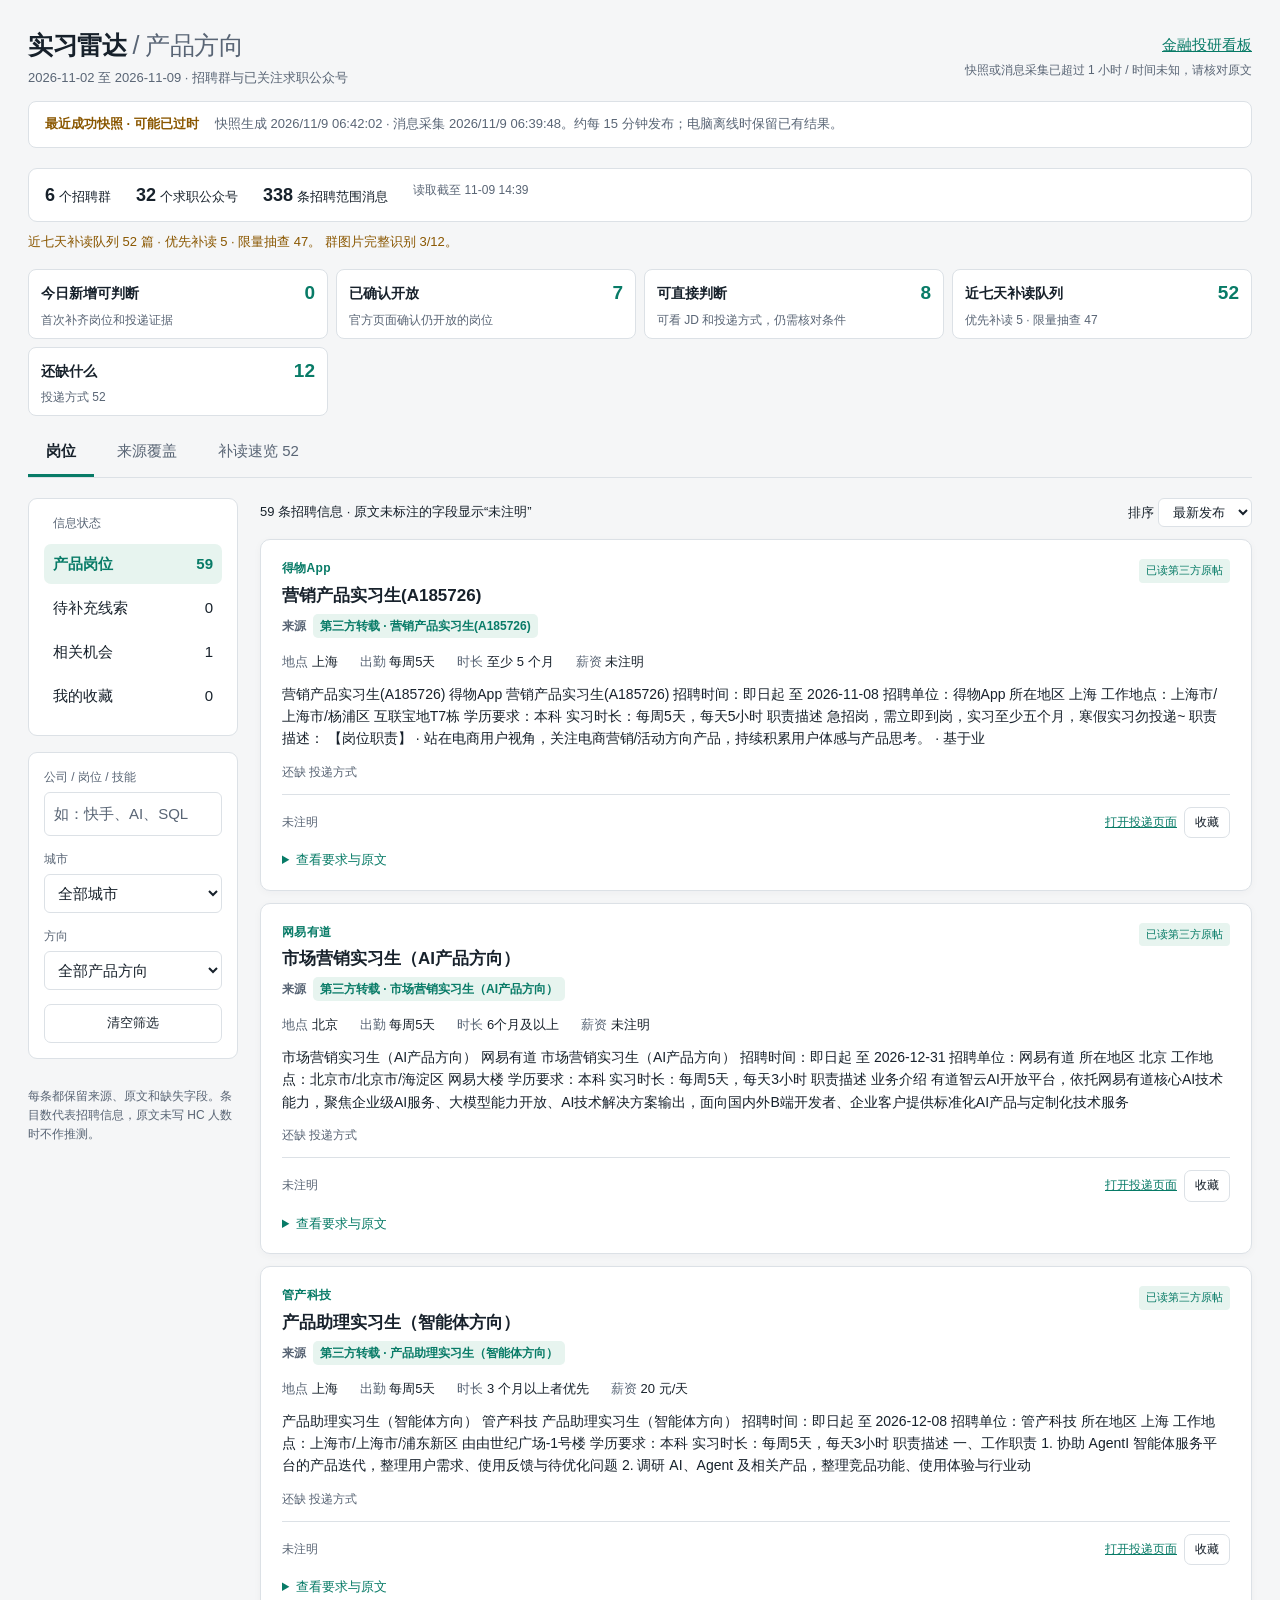
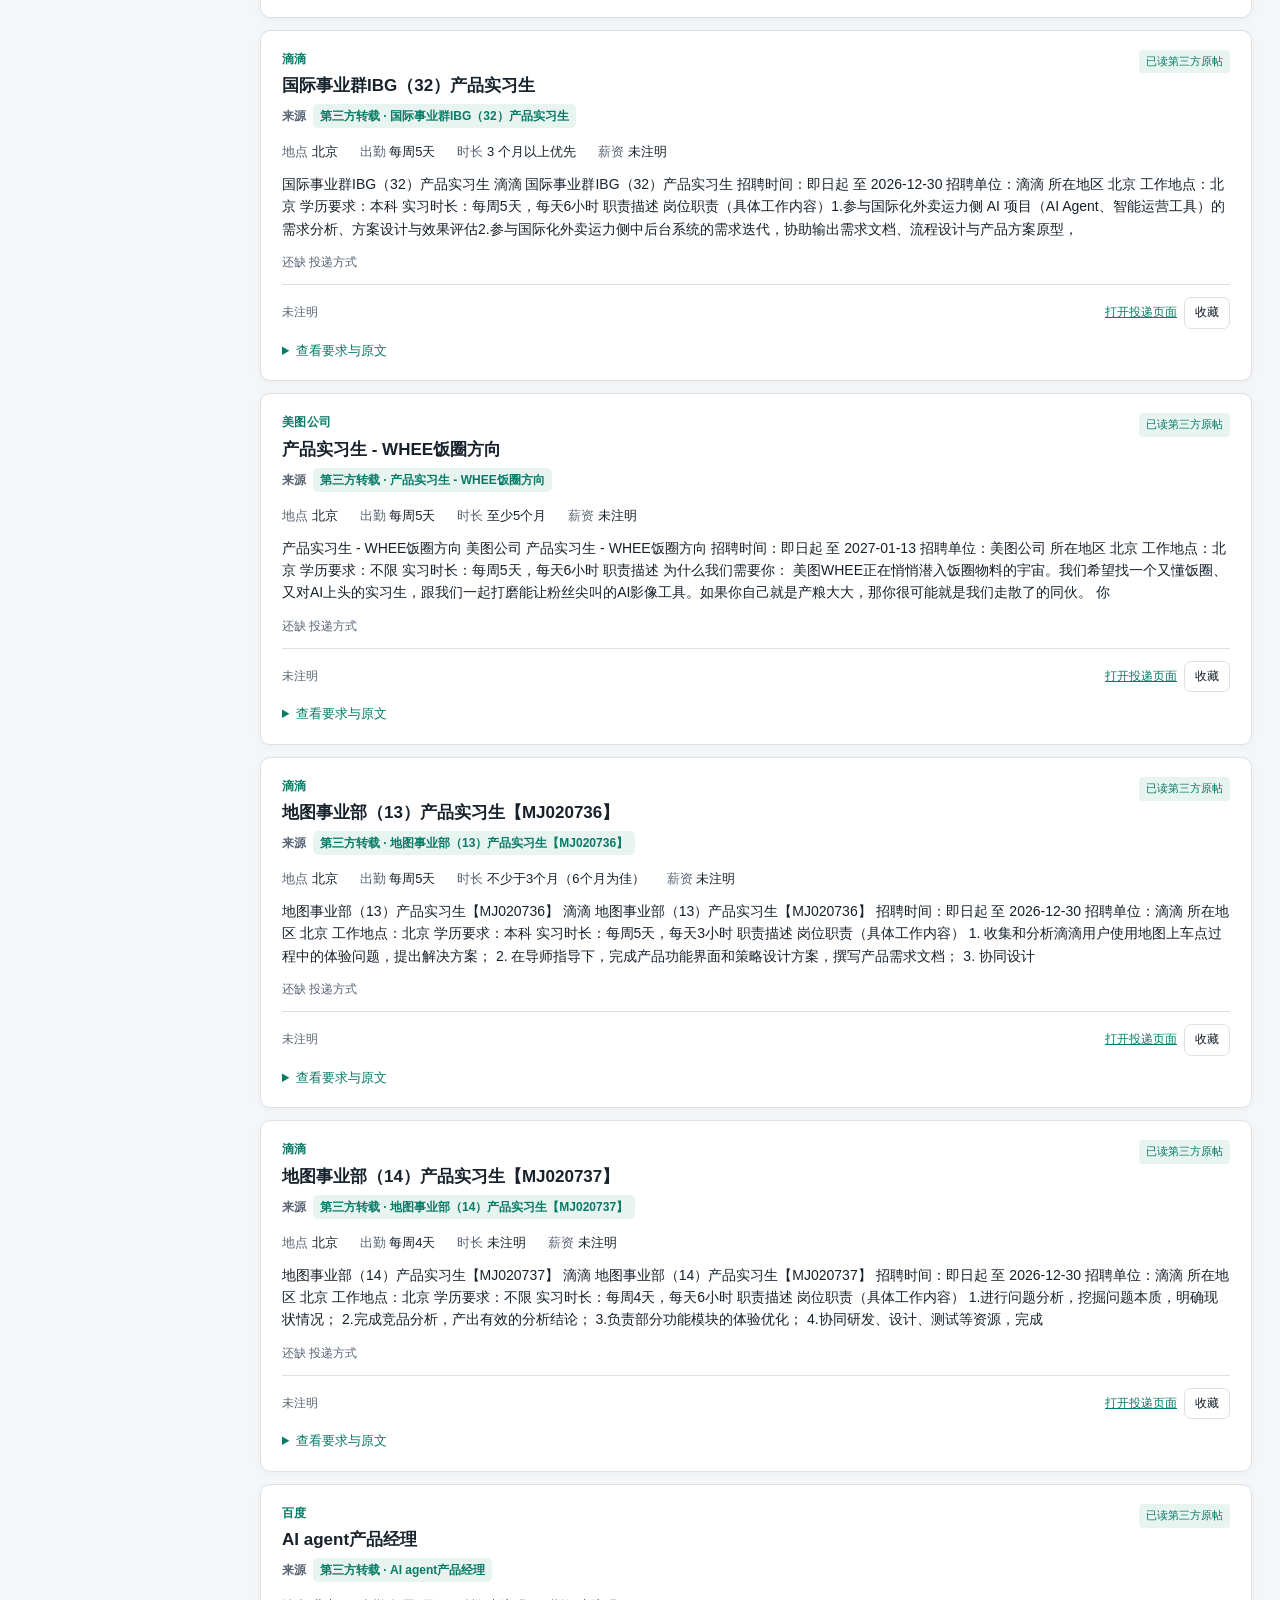
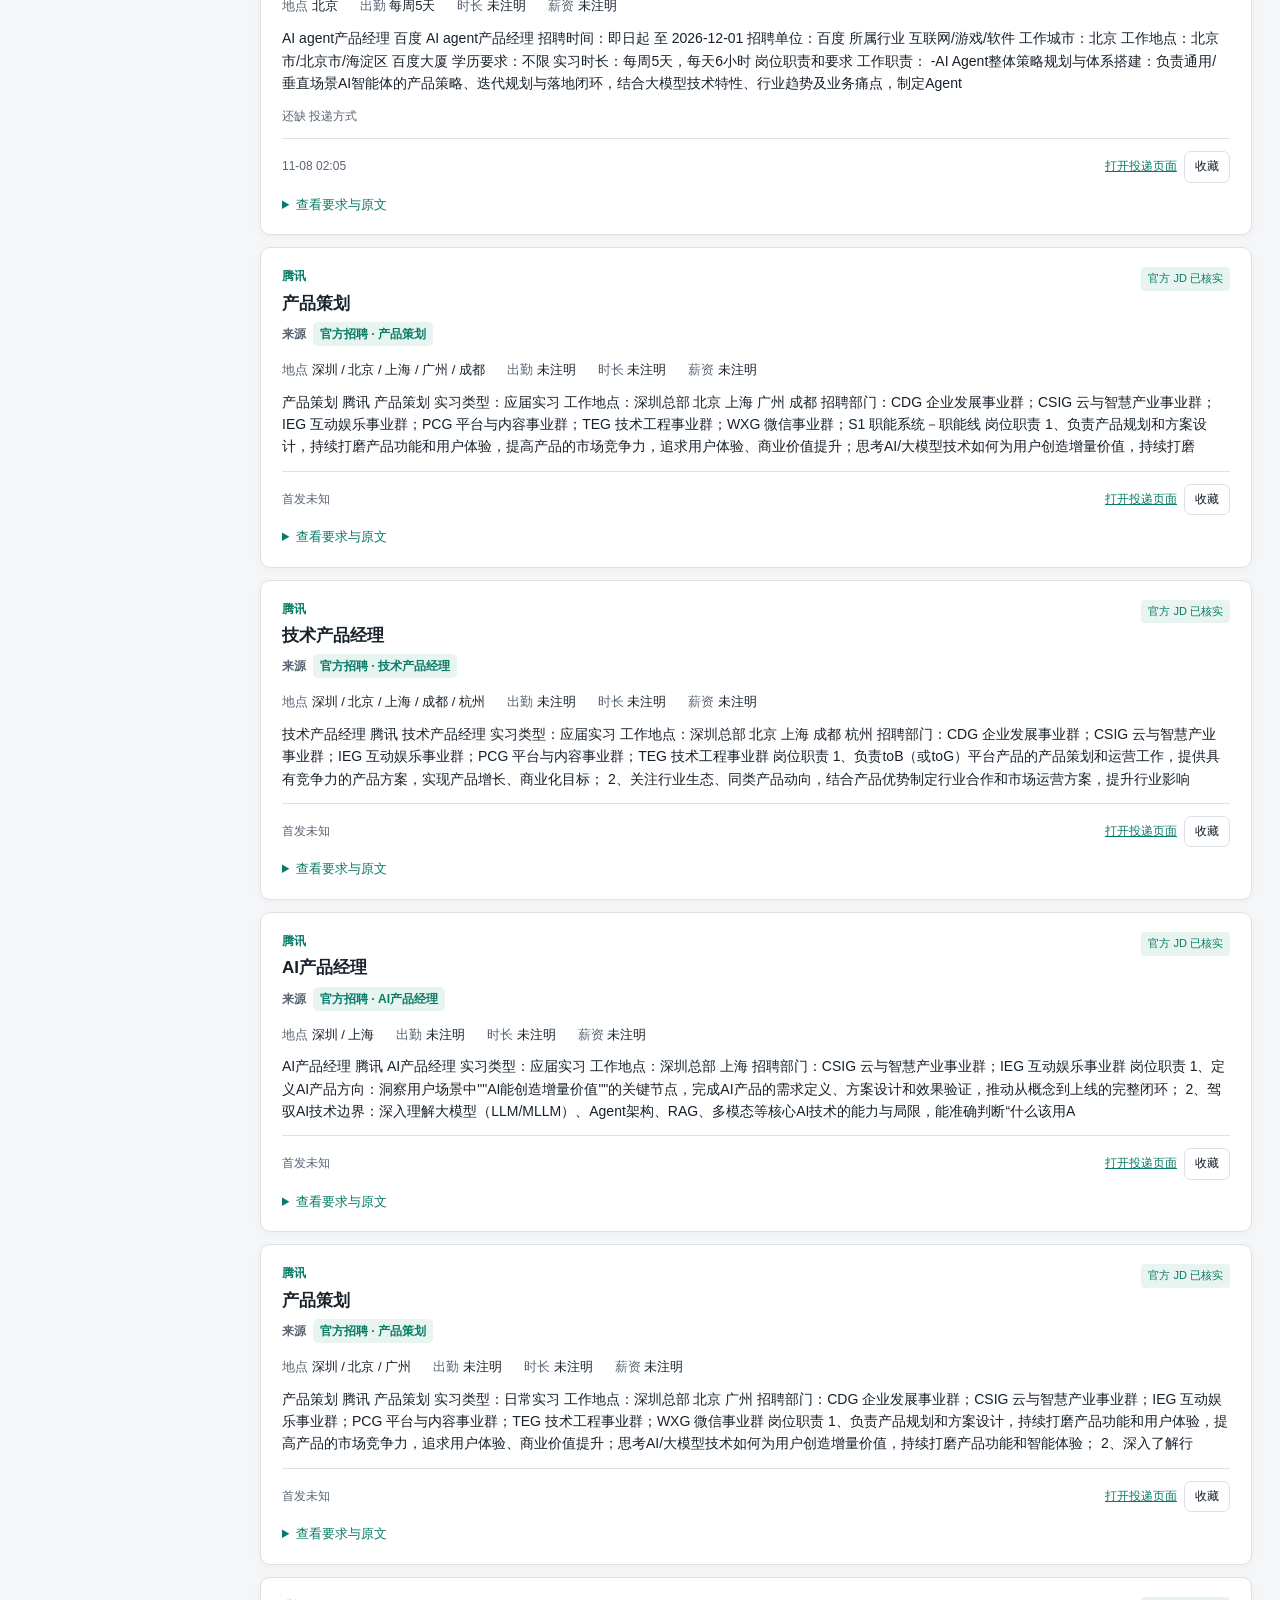
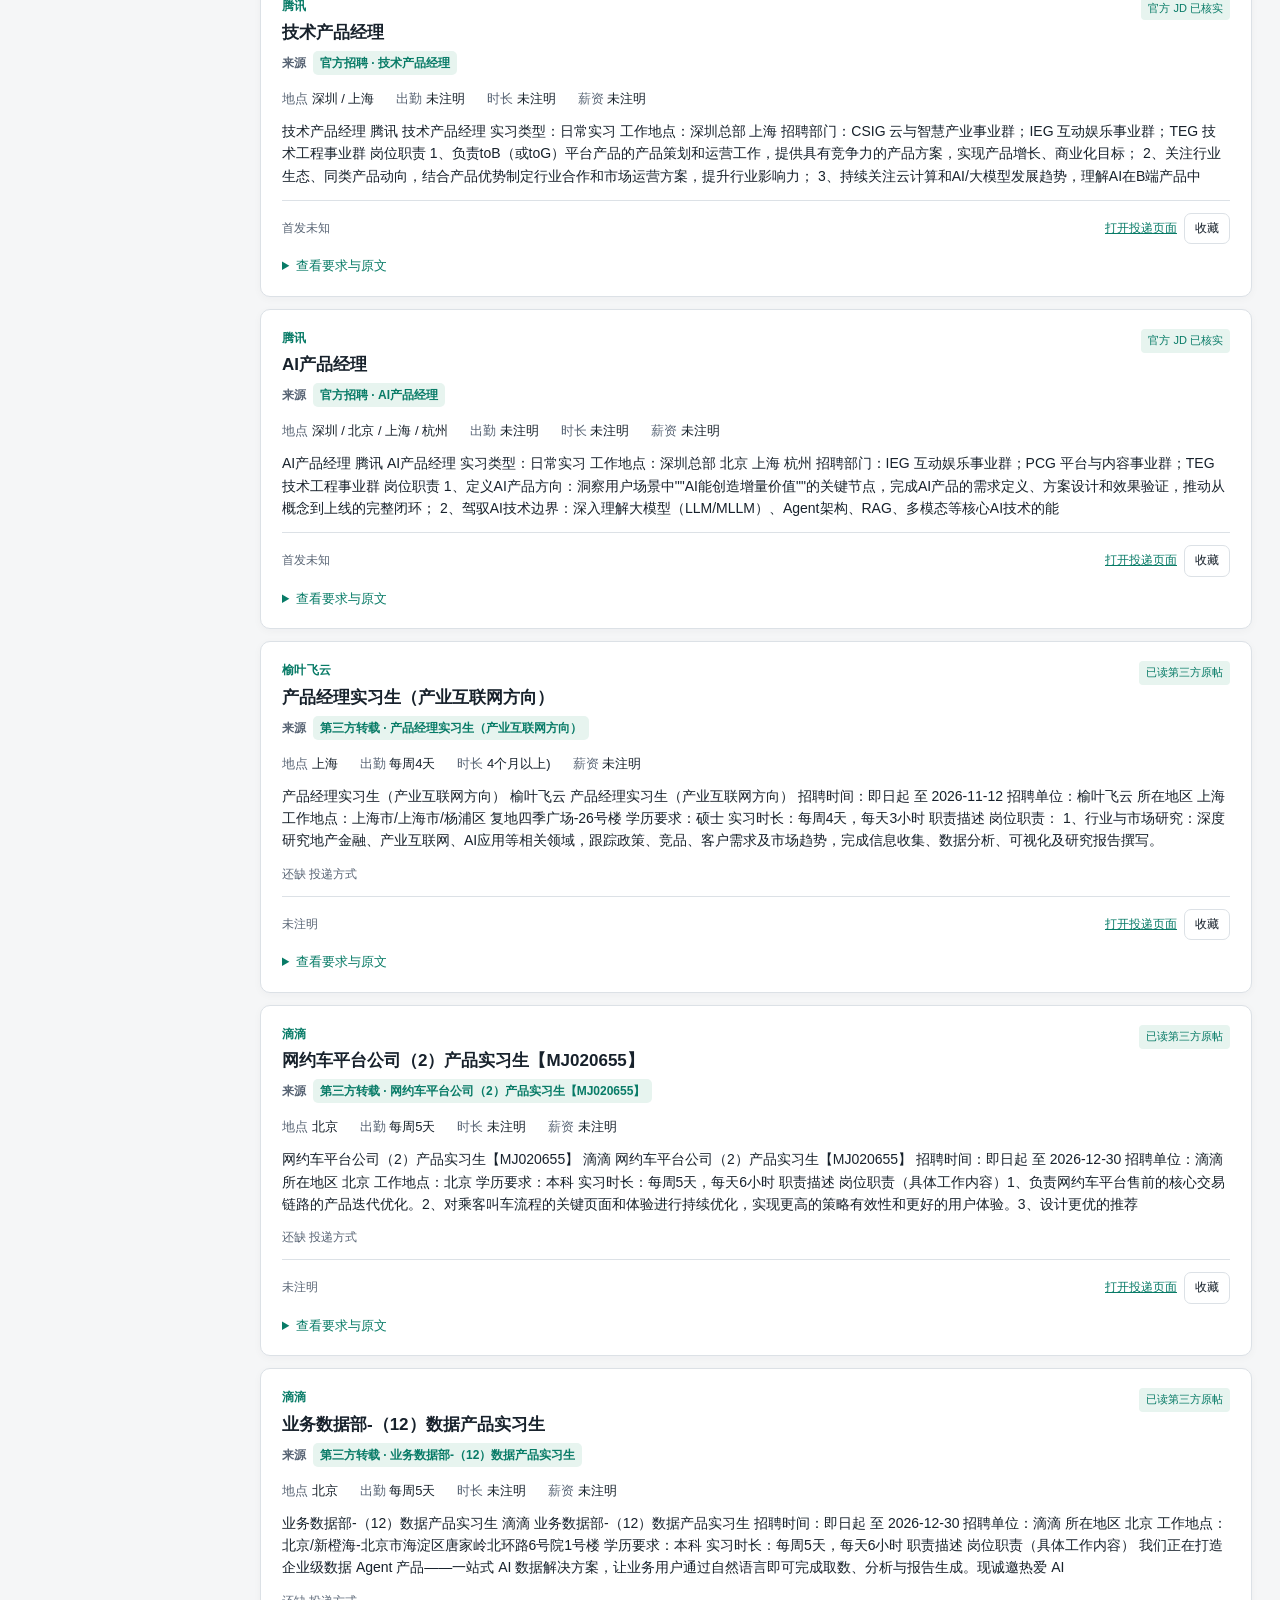
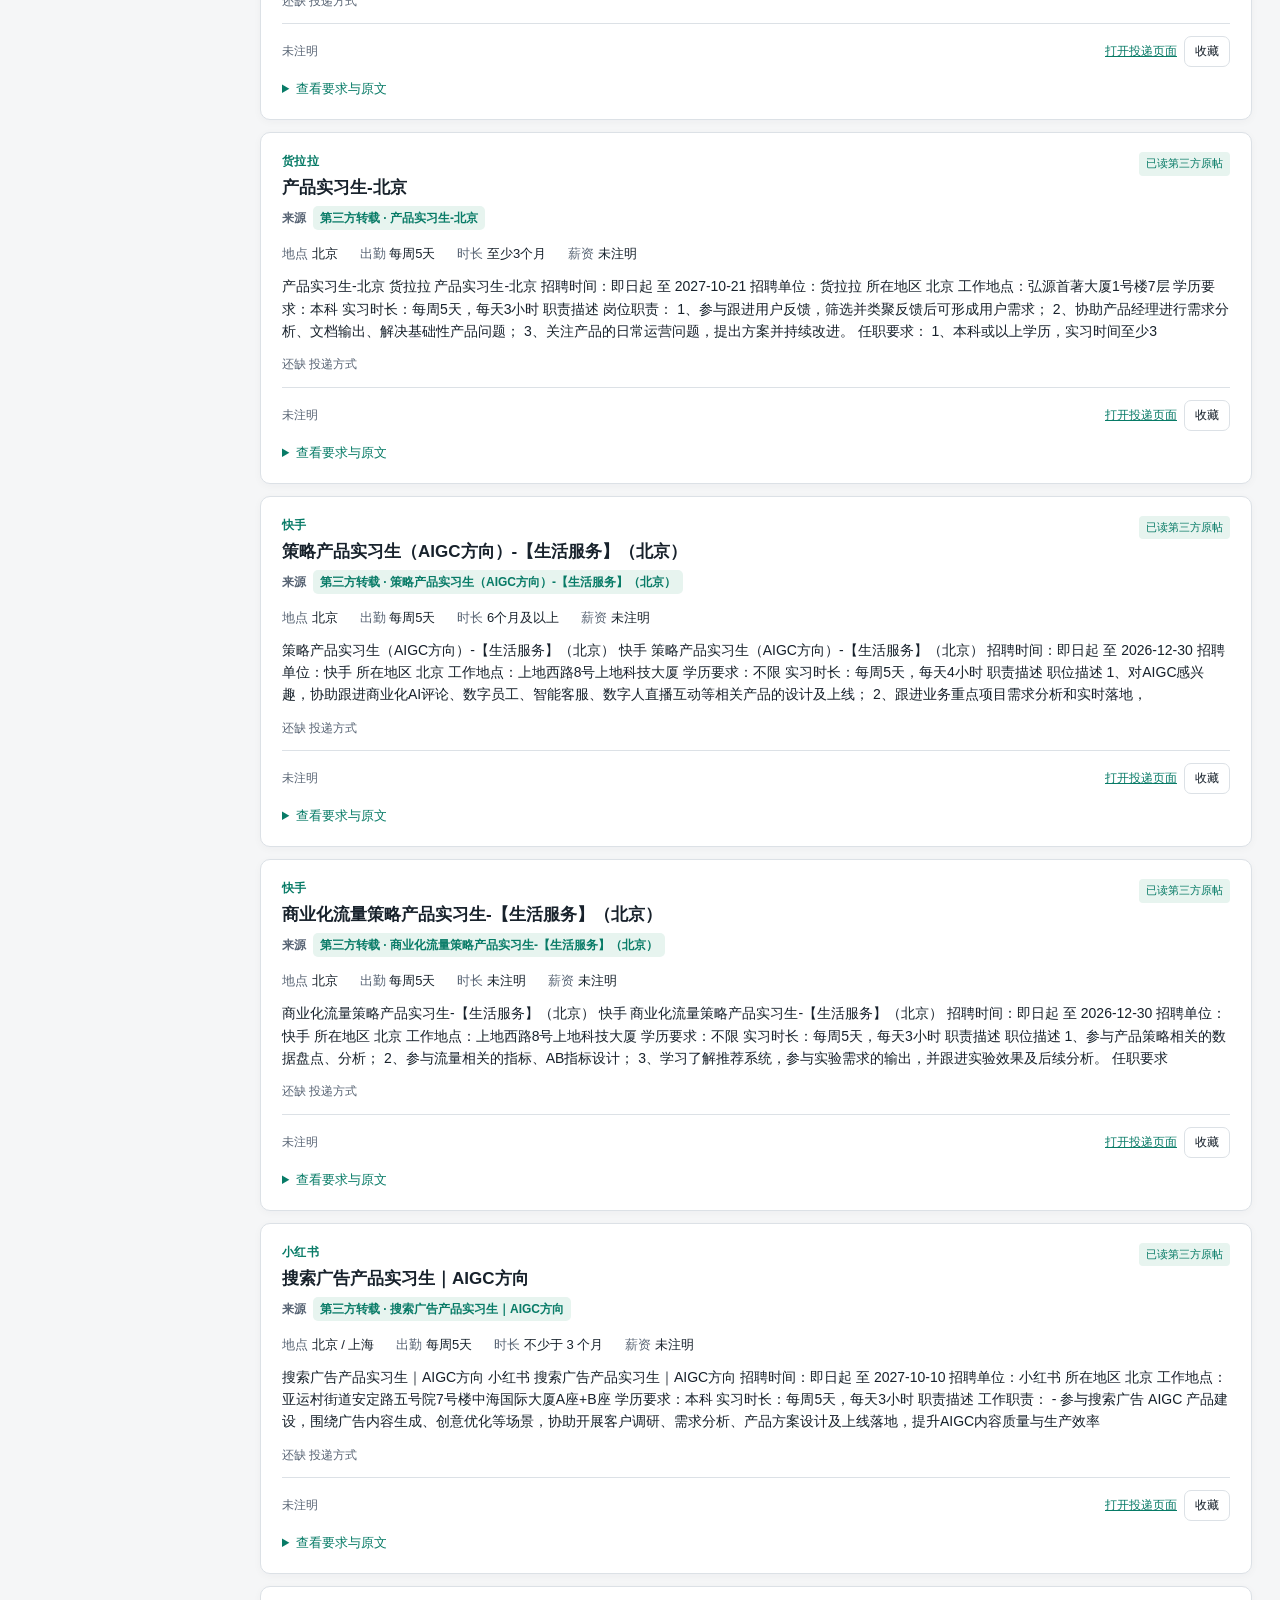
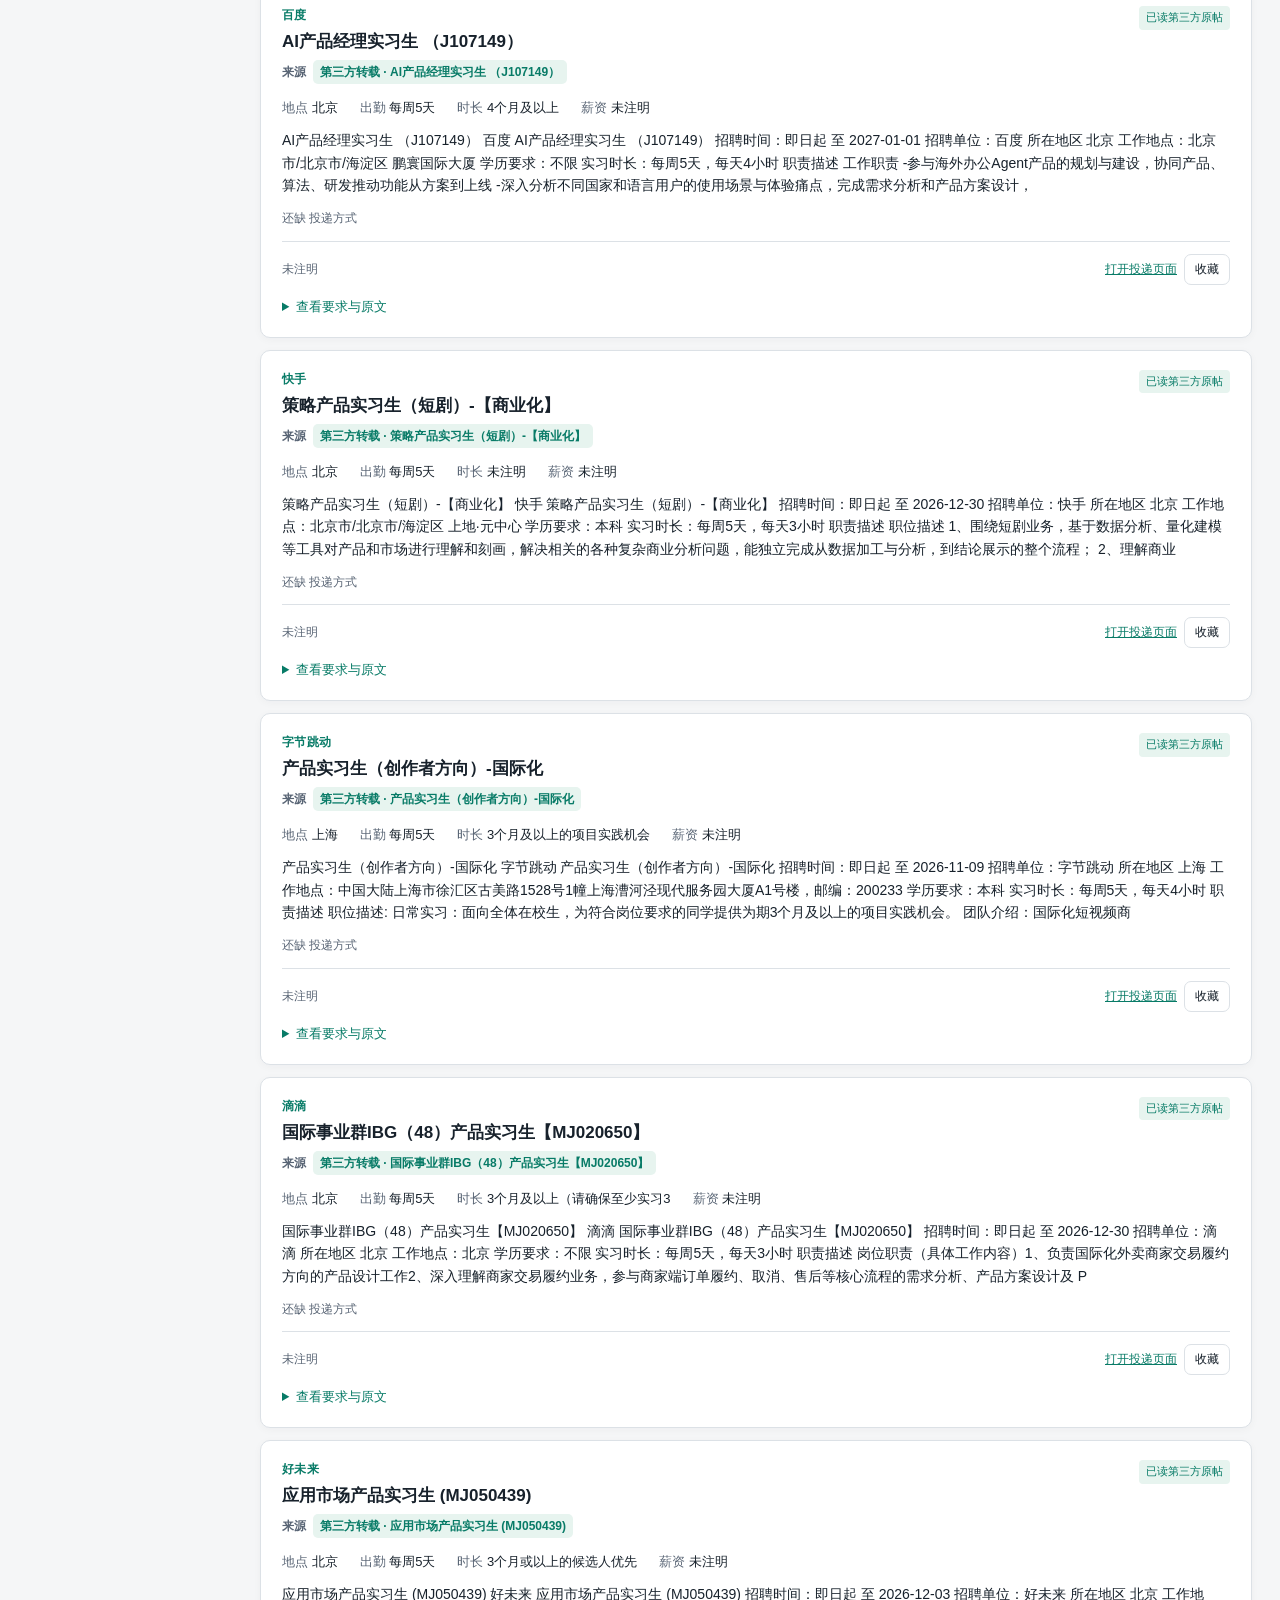
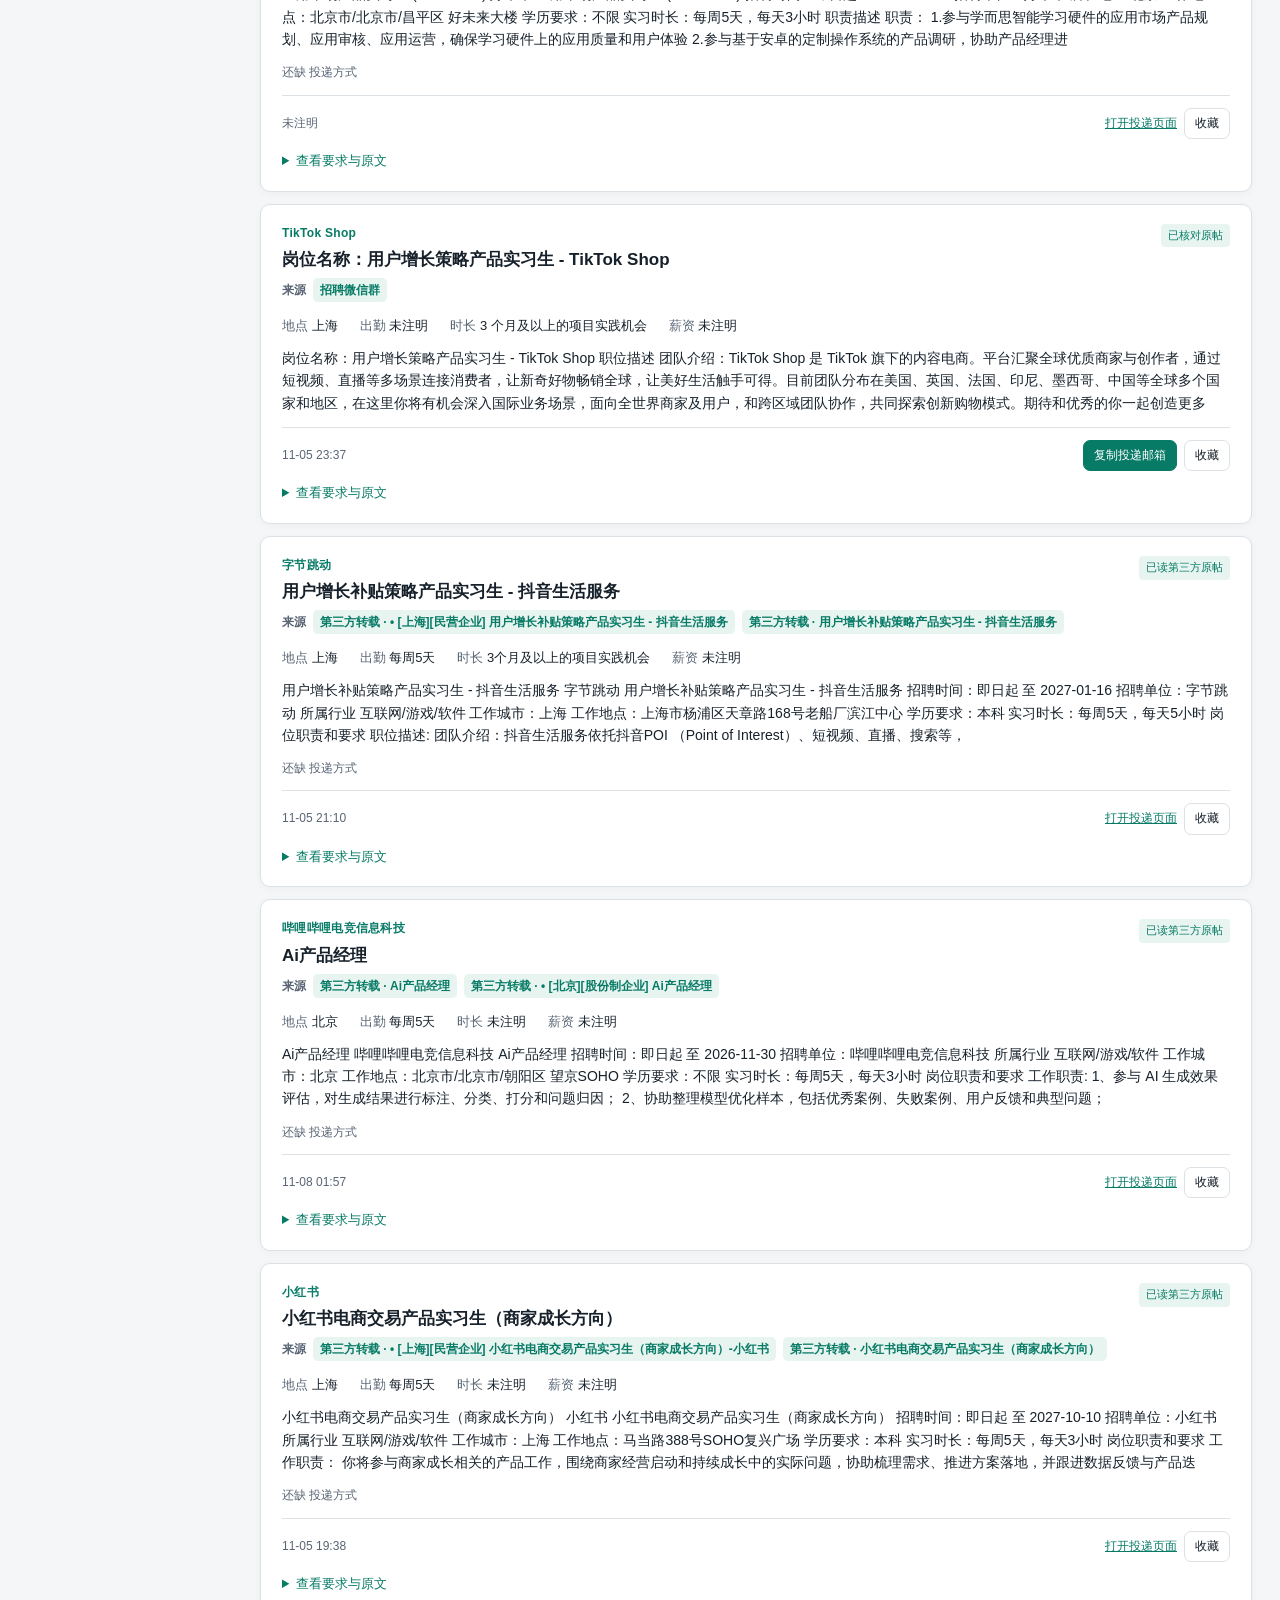
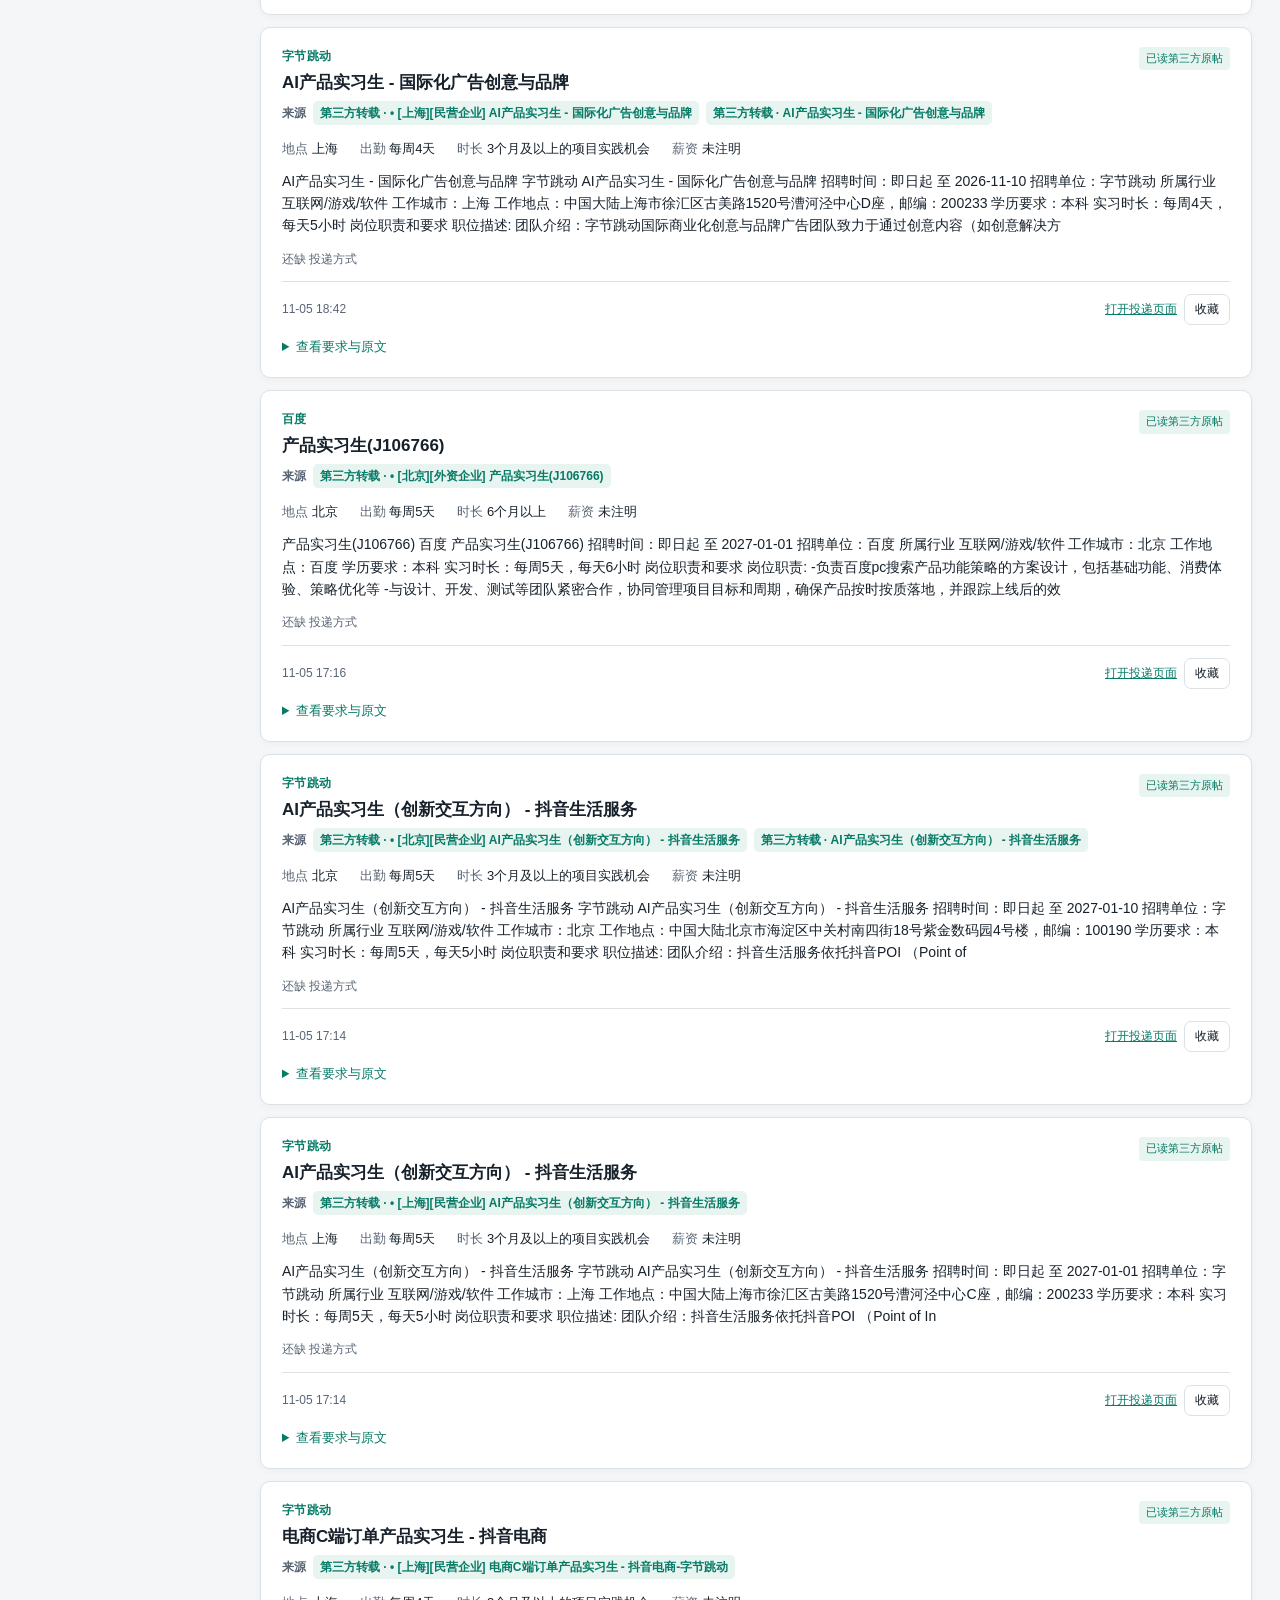
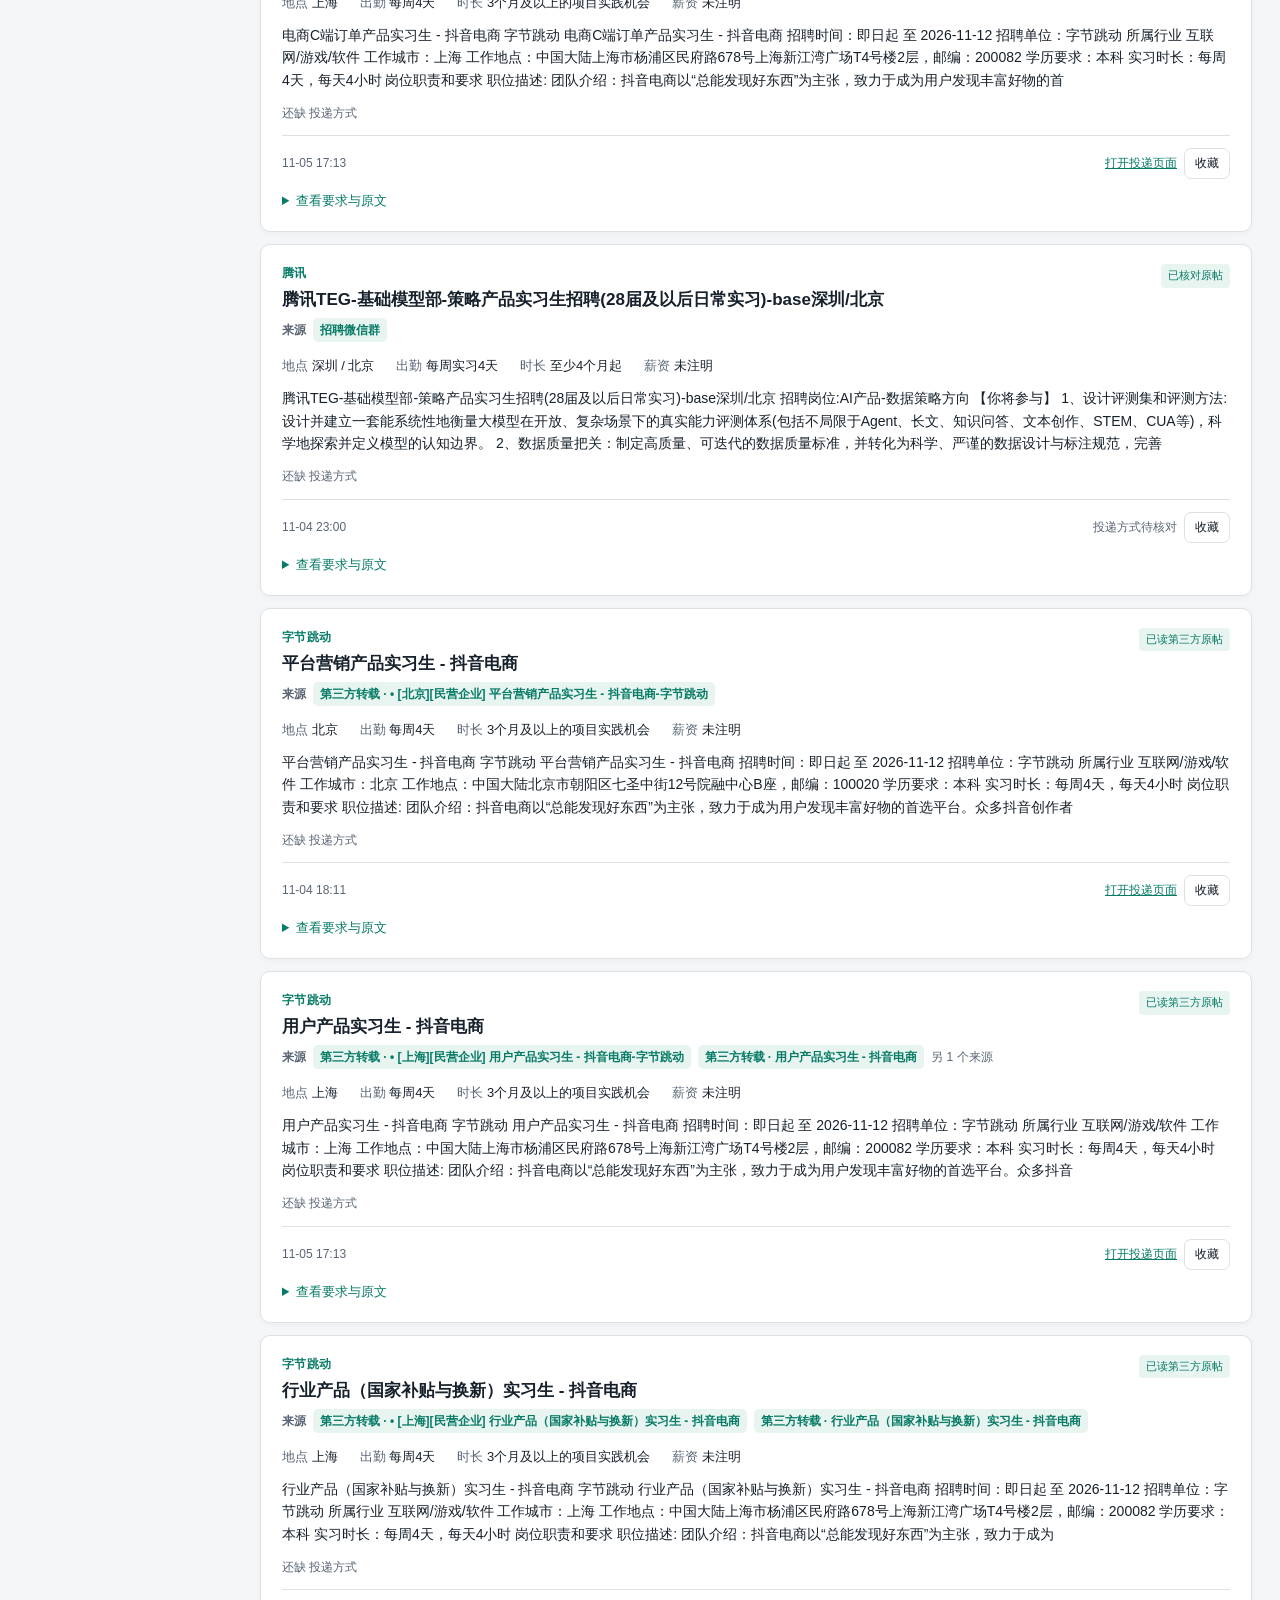
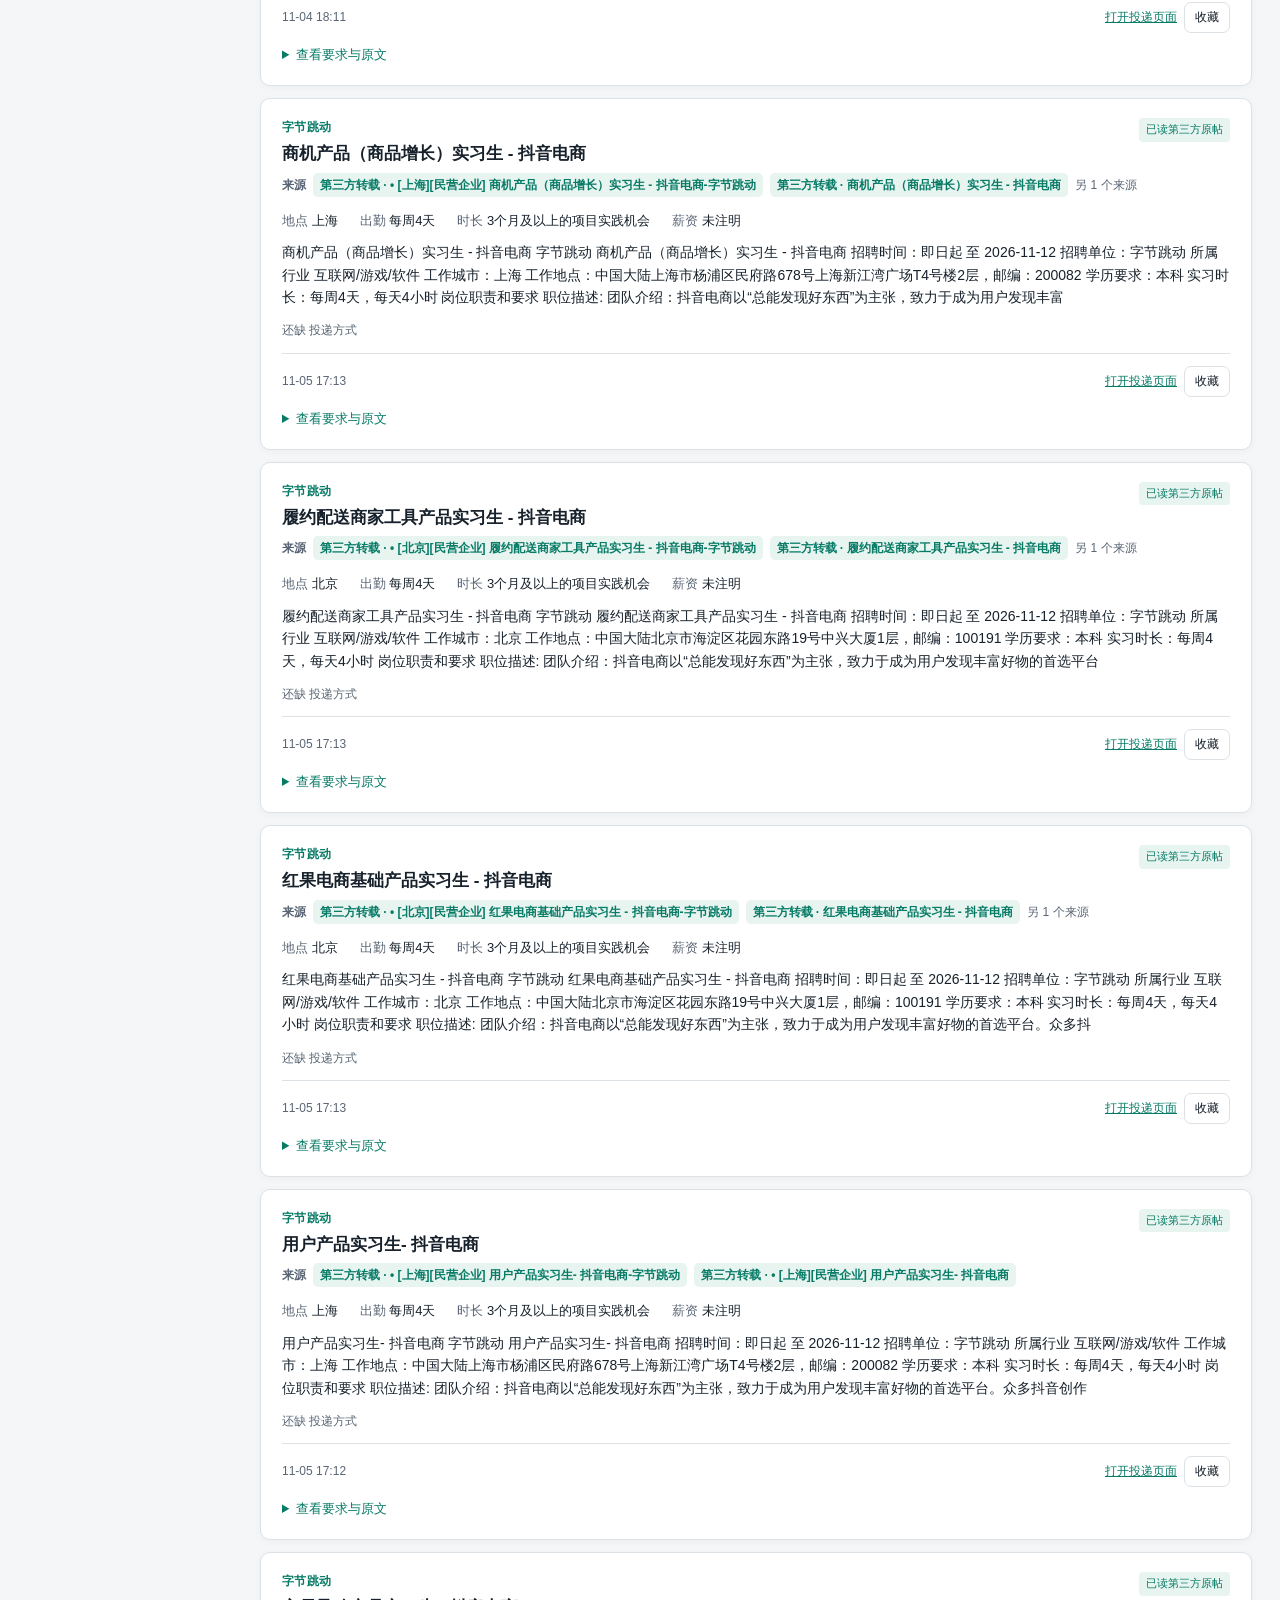
==== commit 11e4c500: "Publish recruitment snapshot 2026-11-09T14:42:02+08:00" ====
--- a/product.html
+++ b/product.html
@@ -19,7 +19,7 @@
 function counts(){for(const c of ['verified','lead','adjacent'])$('n-'+c).textContent=DATA.jobs.filter(j=>j.category===c).length;$('n-saved').textContent=DATA.jobs.filter(j=>saved.has(j.id)).length}
 function choose(c){decisionMode='';category=c;document.querySelectorAll('[data-category]').forEach(b=>b.setAttribute('aria-pressed',b.dataset.category===c));renderJobs()}
 function fact(parent,label,value){const n=h('span');n.append(document.createTextNode(label+' '),h('b','',missing(value)));parent.append(n)}
-function renderJobs(){if(!DATA)return;counts();const query=$('query').value.trim().toLowerCase();const decision=({today:ReadingQueue.decisionToday,ready:ReadingQueue.decisionReady,new_ready:ReadingQueue.decisionNew,open:ReadingQueue.decisionOpen})[decisionMode];let list=DATA.jobs.filter(j=>(decision?decision(j):category==='saved'?saved.has(j.id):j.category===category)&&(!$('city').value||(j.cities||String(j.city||'').split(' / ')).includes($('city').value)||(!j.city&&$('city').value==='地点未注明'))&&(!$('direction').value||j.direction===$('direction').value)&&(!query||[j.company,j.title,j.summary,...j.requirements].join(' ').toLowerCase().includes(query)));if($('sort').value==='company')list.sort((a,b)=>a.company.localeCompare(b.company,'zh-CN'));$('resultcount').textContent=`${list.length} 条招聘信息 · ${decisionMode==='new_ready'?'今日新增可判断':decisionMode==='open'?'已确认开放':decisionMode==='today'?'今日值得看':decisionMode==='ready'?'可直接判断':category==='lead'?'公司或投递字段待补充，详见原文':'原文未标注的字段显示“未注明”'}`;$('cards').replaceChildren();if(!list.length){const e=h('div','empty');e.append(h('h3','','没有匹配的岗位'),h('p','muted','试试清空筛选，或切换信息状态。'));$('cards').append(e);return}for(const j of list){const card=h('article','card');card.id='job-'+j.id;const top=h('div','card-top'),title=h('div');title.append(h('div','company',j.company),h('h3','',j.title));top.append(title,h('span','badge'+(j.category==='lead'?' warn':''),j.category==='lead'?'信息待补充':j.official_verified?'官方 JD 已核实':j.category==='adjacent'?'智能硬件相关':j.source_kind==='第三方平台/转发'?'已读第三方原帖':'已核对原帖'));card.append(top,ReadingQueue.sourceRow([{id:j.source_id,name:j.source_name,kind:j.source_kind,url:j.source_url},...(j.additional_sources||[])],DATA));const facts=h('div','facts');fact(facts,'地点',j.city);fact(facts,'出勤',j.days);fact(facts,'时长',j.months);fact(facts,'薪资',j.salary);card.append(facts,h('p','summary',j.summary));const missingProof=ReadingQueue.decisionMissing(j);if(missingProof.length)card.append(h('p','small','还缺 '+missingProof.join('、')));const bottom=h('div','card-bottom');bottom.append(h('div','source',`${j.published_at?'首发 '+when(j.published_at):j.official_verified?'首发未知':when(j.posted_at)}`));const acts=h('div','actions');if(j.application_url){const apply=h('a','','打开投递页面');apply.href=j.application_url;apply.target='_blank';apply.rel='noopener noreferrer';acts.append(apply)}if(j.email){const copy=h('button','primary','复制投递邮箱');copy.setAttribute('aria-label','复制 '+j.company+' '+j.title+' 的投递邮箱');copy.onclick=async()=>{try{await navigator.clipboard.writeText(j.email);toast('已复制：'+j.email)}catch{toast('复制失败，可在详情中选取邮箱')}};acts.append(copy)}else if(!j.application_url){acts.append(h('span','small','投递方式待核对'))}const save=h('button','',saved.has(j.id)?'已收藏':'收藏');save.setAttribute('aria-pressed',saved.has(j.id));save.onclick=()=>{saved.has(j.id)?saved.delete(j.id):saved.add(j.id);localStorage.setItem('internship-saved',JSON.stringify([...saved]));renderJobs()};acts.append(save);bottom.append(acts);card.append(bottom);const det=h('details');det.append(h('summary','','查看要求与原文'));const body=h('div','detailbody');if(j.requirements.length){const ul=h('ul');j.requirements.forEach(r=>ul.append(h('li','',r)));body.append(ul)}if(j.email)body.append(h('p','mail','投递邮箱：'+j.email));if(j.application_note)body.append(h('p','',j.application_note));if(j.last_verified_at)body.append(h('p','small','最后核验 '+when(j.last_verified_at)));if(j.changes?.length)body.append(h('p','small','JD 有变化 · '+when(j.changes.at(-1).at)));body.append(h('p','small','HC 人数 '+(j.hc_count??'未注明')+' · 截止 '+(j.deadline||'未注明')+' · '+(j.opening_status||j.review)));if(j.source_url){const a=h('a','','打开来源原文');a.href=j.source_url;a.target='_blank';a.rel='noopener noreferrer';body.append(a)}if(j.additional_sources?.length){const list=h('ul');for(const r of j.additional_sources){const item=h('li','small');item.append(document.createTextNode([ReadingQueue.sourceLabel(r,DATA),r.time&&when(r.time)].filter(Boolean).join(' · ')));if(r.url){const a=h('a','','打开转载');a.href=r.url;a.target='_blank';a.rel='noopener noreferrer';item.append(' · ',a)}list.append(item)}body.append(h('p','small','转载出处'),list)}const original=h('pre','original',j.original);original.tabIndex=0;original.setAttribute('aria-label','消息原文，可滚动');body.append(original,h('p','small','原帖索引：'+j.message_id));det.append(body);card.append(det);$('cards').append(card)}}
+function renderJobs(){if(!DATA)return;counts();const query=$('query').value.trim().toLowerCase();const decision=({today:ReadingQueue.decisionToday,ready:ReadingQueue.decisionReady,new_ready:ReadingQueue.decisionNew,open:ReadingQueue.decisionOpen})[decisionMode];let list=DATA.jobs.filter(j=>(decision?decision(j):category==='saved'?saved.has(j.id):j.category===category)&&(!$('city').value||(j.cities||String(j.city||'').split(' / ')).includes($('city').value)||(!j.city&&$('city').value==='地点未注明'))&&(!$('direction').value||j.direction===$('direction').value)&&(!query||[j.company,j.title,j.summary,...j.requirements].join(' ').toLowerCase().includes(query)));if($('sort').value==='company')list.sort((a,b)=>a.company.localeCompare(b.company,'zh-CN'));$('resultcount').textContent=`${list.length} 条招聘信息 · ${decisionMode==='new_ready'?'今日新增可判断':decisionMode==='open'?'已确认开放':decisionMode==='today'?'今日值得看':decisionMode==='ready'?'可直接判断':category==='lead'?'公司或投递字段待补充，详见原文':'原文未标注的字段显示“未注明”'}`;$('cards').replaceChildren();if(!list.length){const e=h('div','empty');e.append(h('h3','','没有匹配的岗位'),h('p','muted','试试清空筛选，或切换信息状态。'));$('cards').append(e);return}for(const j of list){const card=h('article','card');card.id='job-'+j.id;const top=h('div','card-top'),title=h('div');title.append(h('div','company',j.company),h('h3','',j.title));top.append(title,h('span','badge'+(j.category==='lead'?' warn':''),j.category==='lead'?'信息待补充':j.official_verified?'官方 JD 已核实':j.category==='adjacent'?'智能硬件相关':j.source_kind==='第三方平台/转发'?'已读第三方原帖':'已核对原帖'));card.append(top,ReadingQueue.sourceRow([{id:j.source_id,name:j.source_name,kind:j.source_kind,wechat_kind:j.source_wechat_kind,url:j.source_url},...(j.additional_sources||[])],DATA));const facts=h('div','facts');fact(facts,'地点',j.city);fact(facts,'出勤',j.days);fact(facts,'时长',j.months);fact(facts,'薪资',j.salary);card.append(facts,h('p','summary',j.summary));const missingProof=ReadingQueue.decisionMissing(j);if(missingProof.length)card.append(h('p','small','还缺 '+missingProof.join('、')));const bottom=h('div','card-bottom');bottom.append(h('div','source',`${j.published_at?'首发 '+when(j.published_at):j.official_verified?'首发未知':when(j.posted_at)}`));const acts=h('div','actions');if(j.application_url){const apply=h('a','','打开投递页面');apply.href=j.application_url;apply.target='_blank';apply.rel='noopener noreferrer';acts.append(apply)}if(j.email){const copy=h('button','primary','复制投递邮箱');copy.setAttribute('aria-label','复制 '+j.company+' '+j.title+' 的投递邮箱');copy.onclick=async()=>{try{await navigator.clipboard.writeText(j.email);toast('已复制：'+j.email)}catch{toast('复制失败，可在详情中选取邮箱')}};acts.append(copy)}else if(!j.application_url){acts.append(h('span','small','投递方式待核对'))}const save=h('button','',saved.has(j.id)?'已收藏':'收藏');save.setAttribute('aria-pressed',saved.has(j.id));save.onclick=()=>{saved.has(j.id)?saved.delete(j.id):saved.add(j.id);localStorage.setItem('internship-saved',JSON.stringify([...saved]));renderJobs()};acts.append(save);bottom.append(acts);card.append(bottom);const det=h('details');det.append(h('summary','','查看要求与原文'));const body=h('div','detailbody');if(j.requirements.length){const ul=h('ul');j.requirements.forEach(r=>ul.append(h('li','',r)));body.append(ul)}if(j.email)body.append(h('p','mail','投递邮箱：'+j.email));if(j.application_note)body.append(h('p','',j.application_note));if(j.last_verified_at)body.append(h('p','small','最后核验 '+when(j.last_verified_at)));if(j.changes?.length)body.append(h('p','small','JD 有变化 · '+when(j.changes.at(-1).at)));body.append(h('p','small','HC 人数 '+(j.hc_count??'未注明')+' · 截止 '+(j.deadline||'未注明')+' · '+(j.opening_status||j.review)));if(j.source_url){const a=h('a','','打开来源原文');a.href=j.source_url;a.target='_blank';a.rel='noopener noreferrer';body.append(a)}if(j.additional_sources?.length){const list=h('ul');for(const r of j.additional_sources){const item=h('li','small');item.append(document.createTextNode([ReadingQueue.sourceLabel(r,DATA),r.time&&when(r.time)].filter(Boolean).join(' · ')));if(r.url){const a=h('a','','打开转载');a.href=r.url;a.target='_blank';a.rel='noopener noreferrer';item.append(' · ',a)}list.append(item)}body.append(h('p','small','转载出处'),list)}const original=h('pre','original',j.original);original.tabIndex=0;original.setAttribute('aria-label','消息原文，可滚动');body.append(original,h('p','small','原帖索引：'+j.message_id));det.append(body);card.append(det);$('cards').append(card)}}
 function renderSources(){if(!DATA)return;const list=($('sourcekind').value==='group'?DATA.groups:DATA.accounts).filter(s=>s.name.toLowerCase().includes($('sourcequery').value.trim().toLowerCase()));$('sourcebody').replaceChildren();for(const s of list){const tr=h('tr');[s.name,s.message_count,s.image_pending,s.status].forEach(t=>tr.append(h('td','',String(t))));$('sourcebody').append(tr)}$('sourcecount').textContent=`显示 ${list.length} 个来源 · 本机覆盖状态截至 ${when(DATA.collected_at)}`}
 function renderPending(){if(DATA)ReadingQueue.mount($('reading-panel'),DATA.reading_queue,DATA.image_issues||[])}
 function render(){const c=DATA.coverage;$('scope').textContent=`${DATA.window_start.slice(0,10)} 至 ${DATA.window_end.slice(0,10)} · 招聘群与已关注求职公众号`;$('stats').replaceChildren();for(const [n,label] of [[c.groups,'个招聘群'],[c.followed_accounts,'个求职公众号'],[c.messages,'条招聘范围消息']]){const s=h('span','stat');s.append(h('strong','',String(n)),document.createTextNode(label));$('stats').append(s)}$('stats').append(h('span','small','读取截至 '+when(DATA.collected_at)));const backlog=ReadingQueue.weekQueue(DATA.reading_queue);$('tab-pending').textContent=backlog?`补读速览 ${backlog.total}`:'补读速览';$('notice').textContent=`${backlog?`近七天补读队列 ${backlog.total} 篇 · 优先补读 ${backlog.priority} · 限量抽查 ${backlog.sample}。`:'补读清单暂不可用。'} 群图片完整识别 ${c.images_read}/${c.images_total}。`;$('footer').textContent='后台每 5 分钟检查新消息，正文、图片独立补读并抽取去重；登录 Windows 后自动启动及恢复进程。电脑需开机联网且微信有本地记录。共享页仅展示招聘信息，电脑开机联网时自动更新。';renderJobs();renderSources();renderPending();
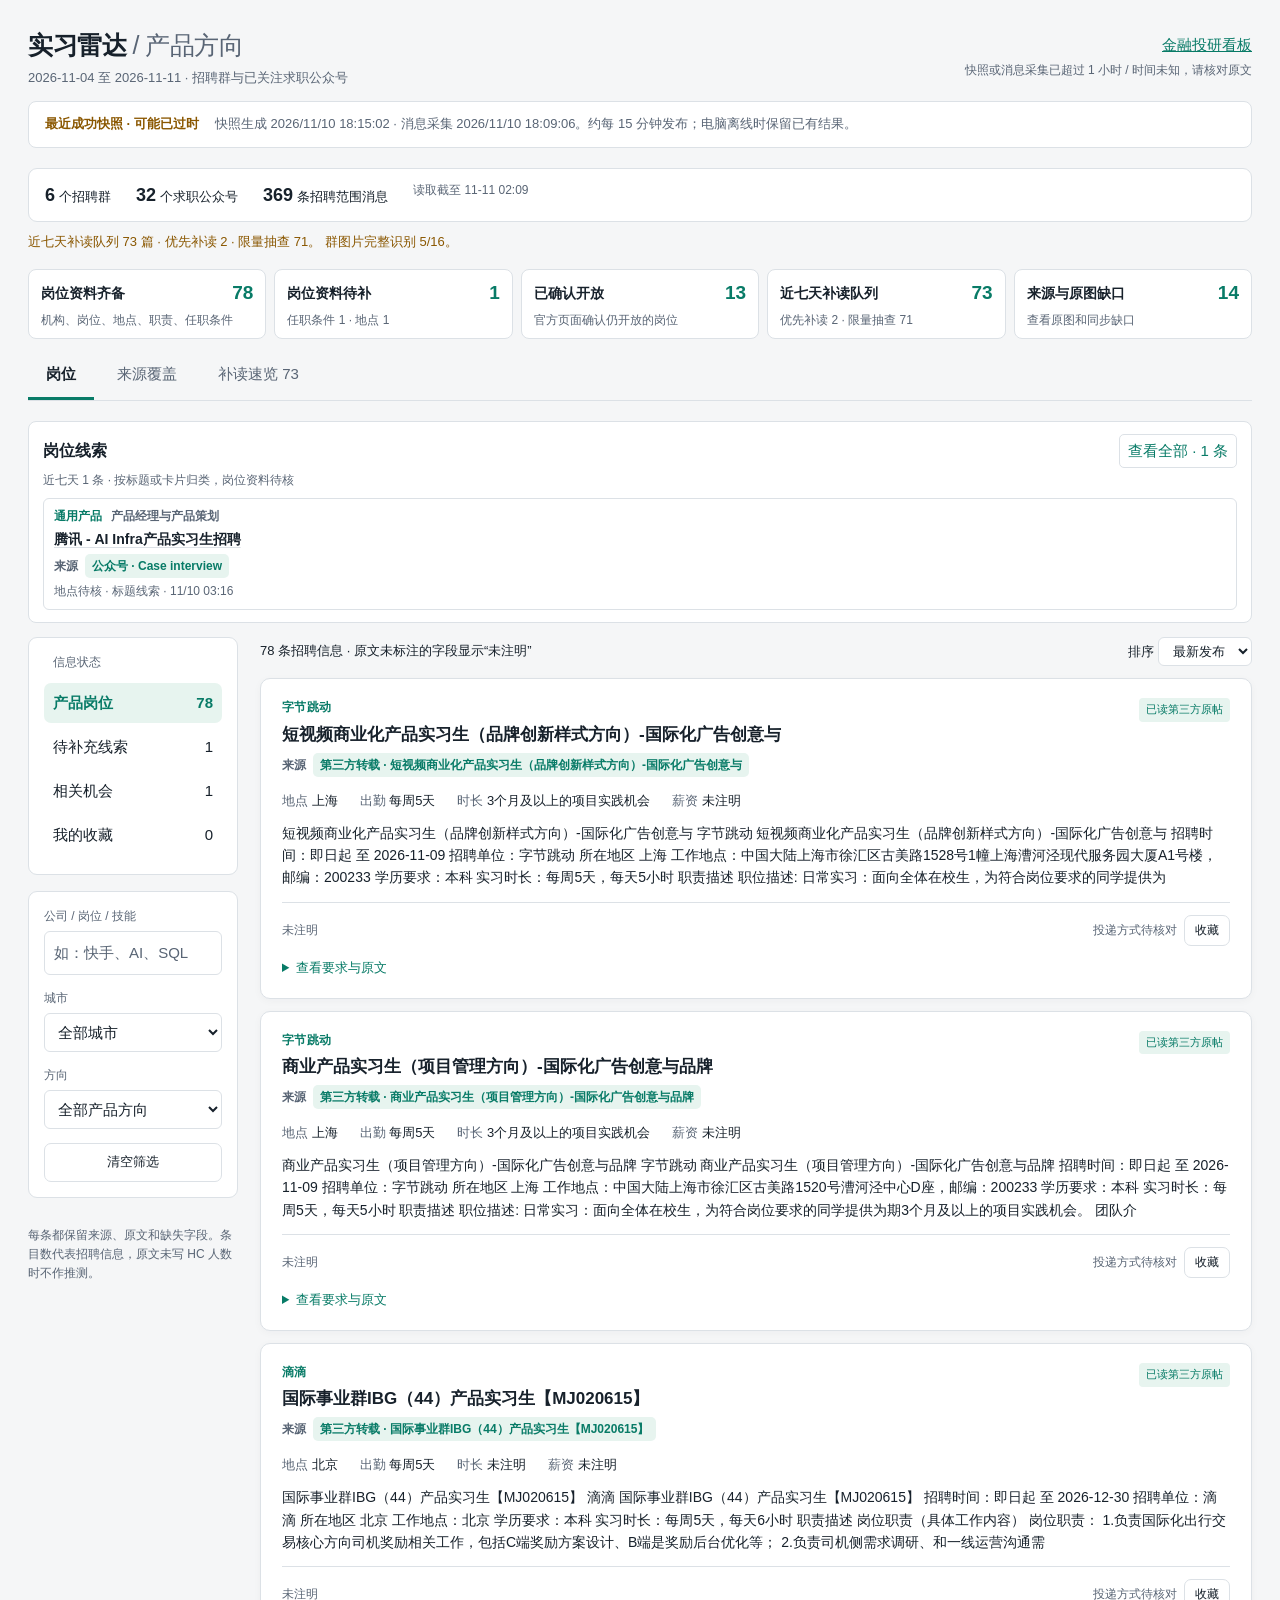
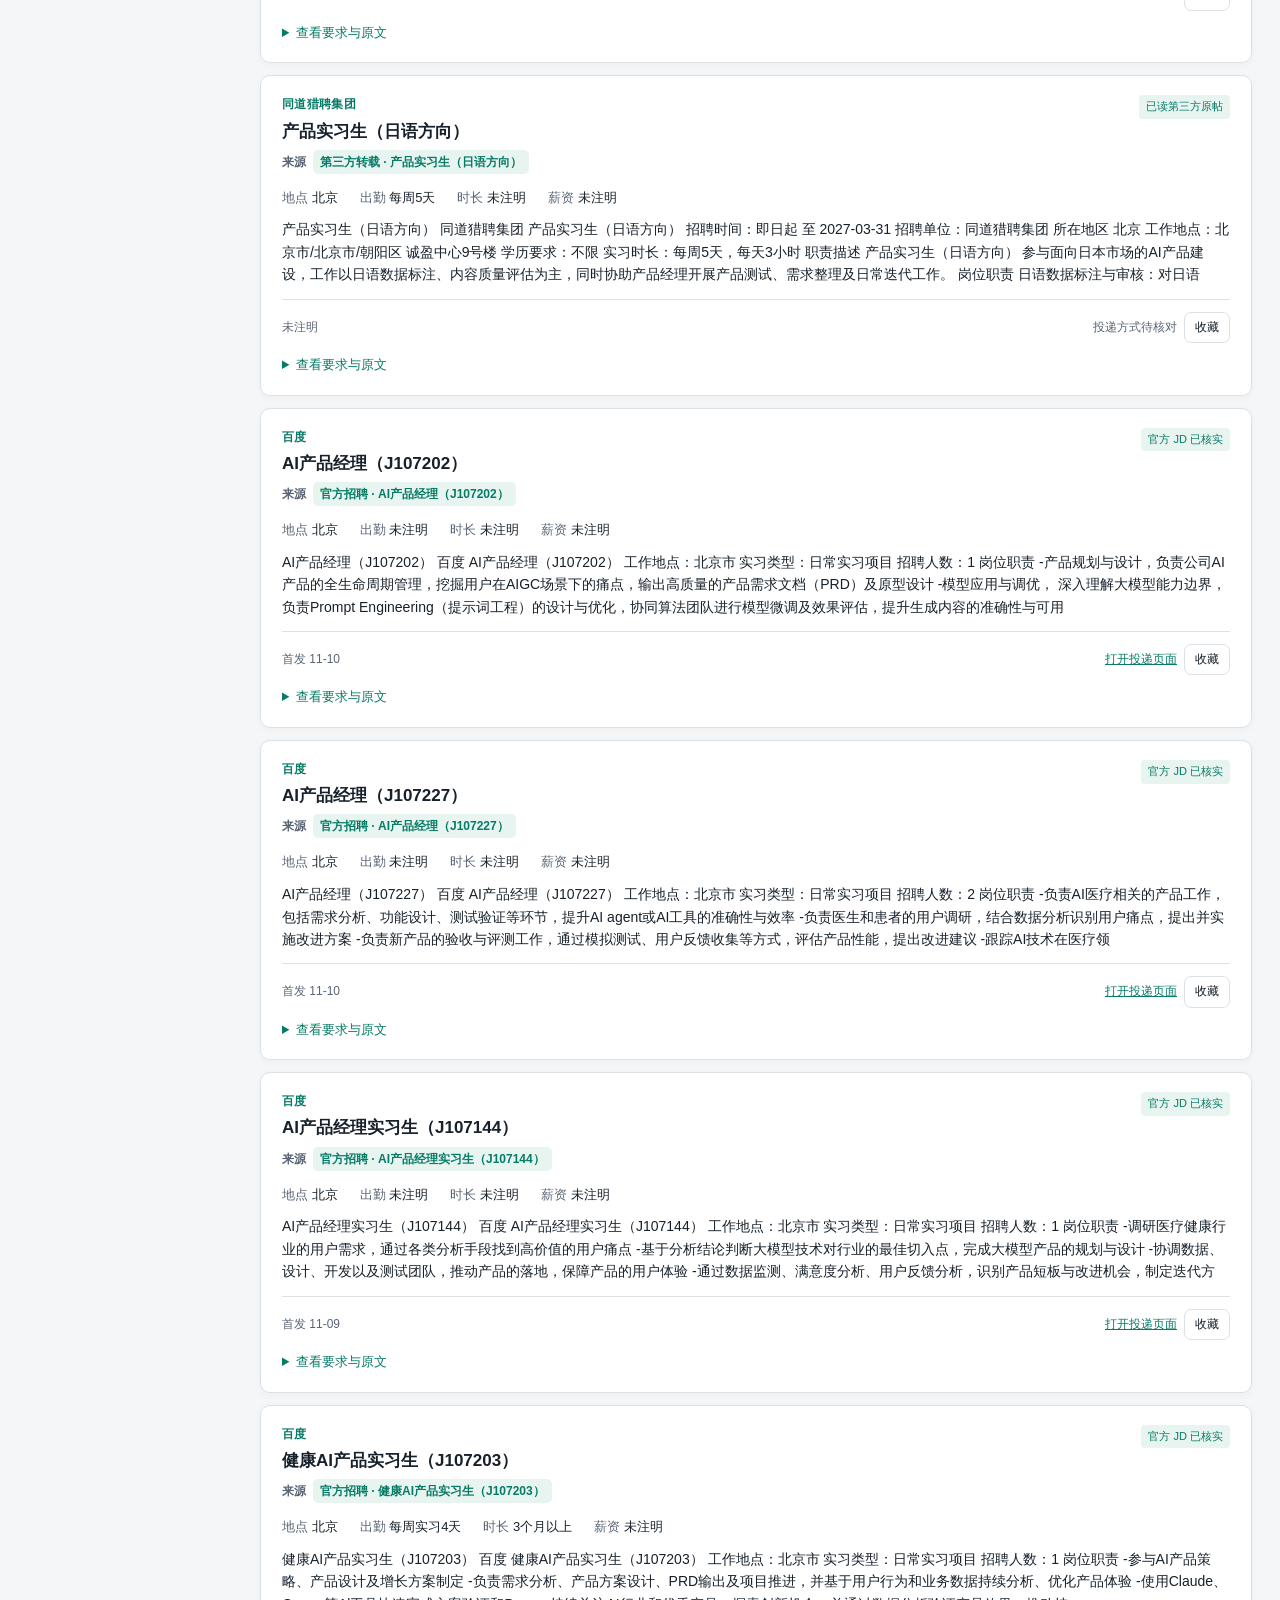
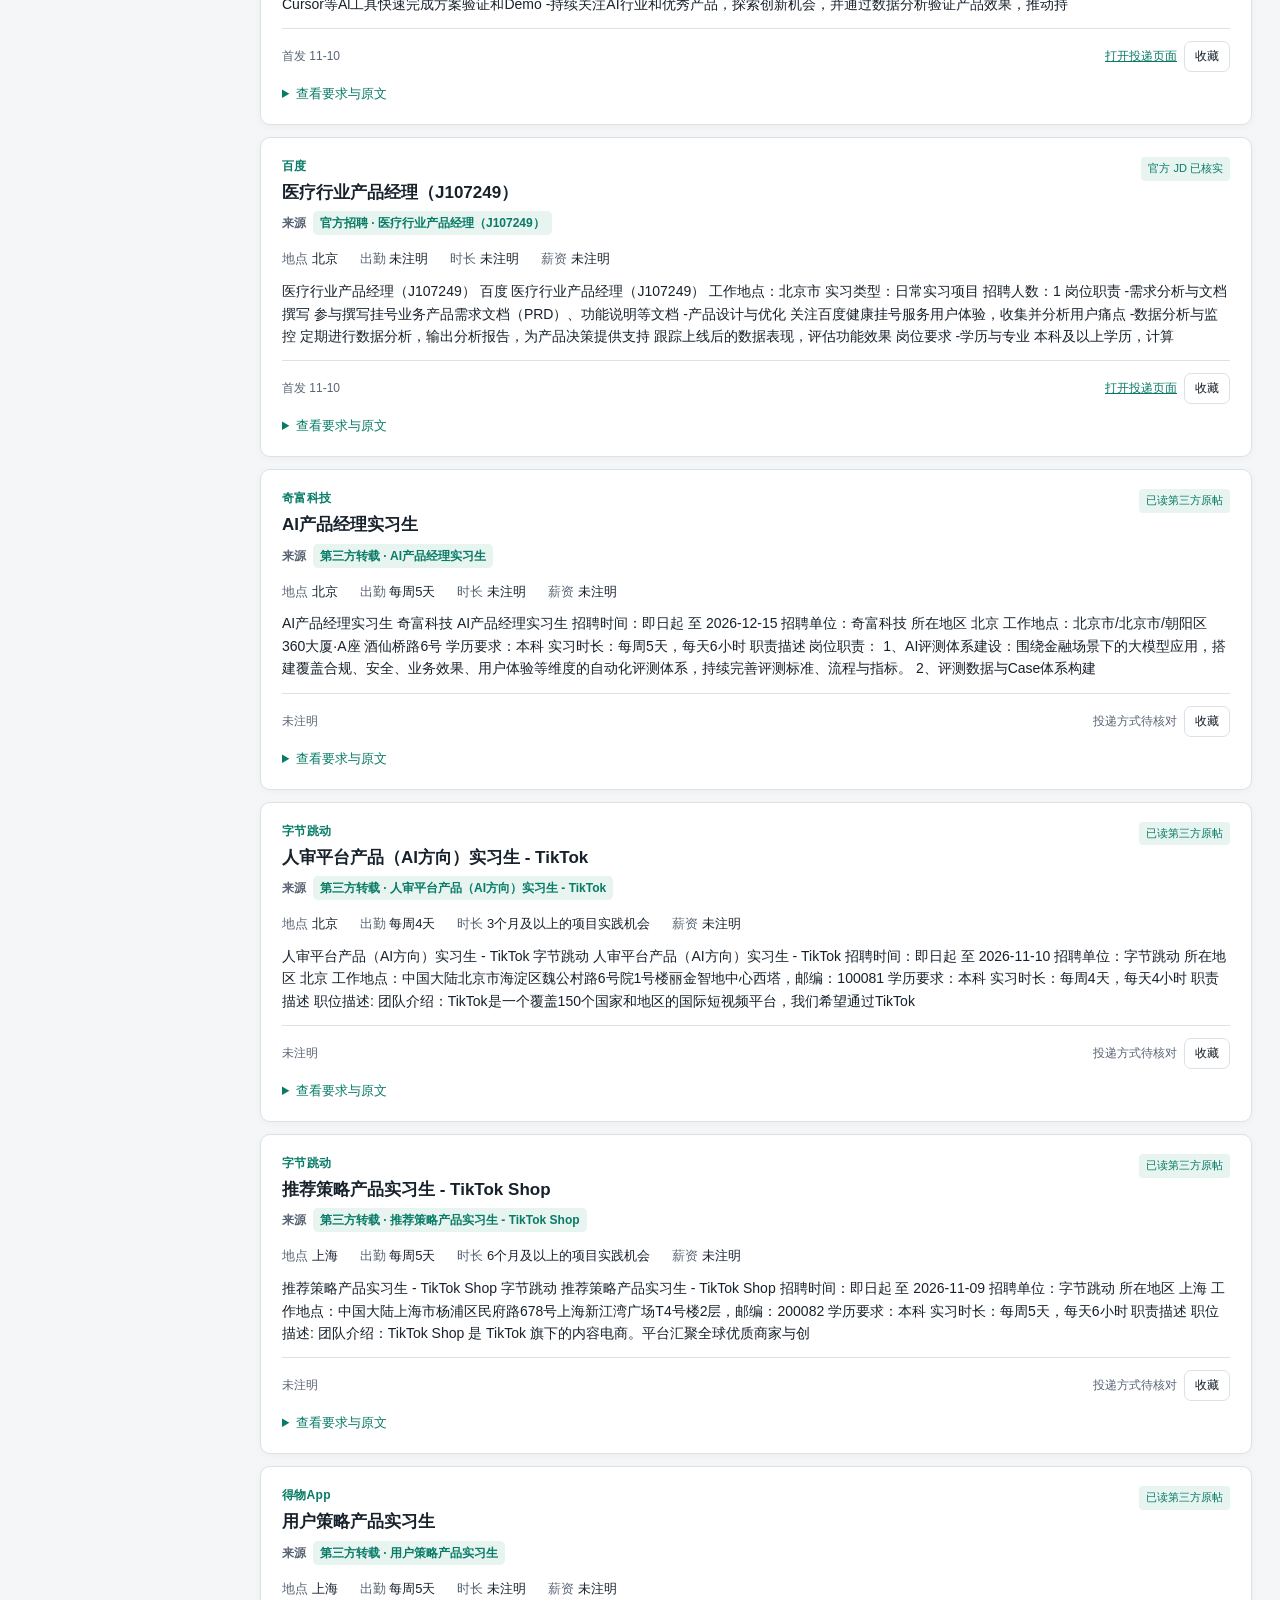
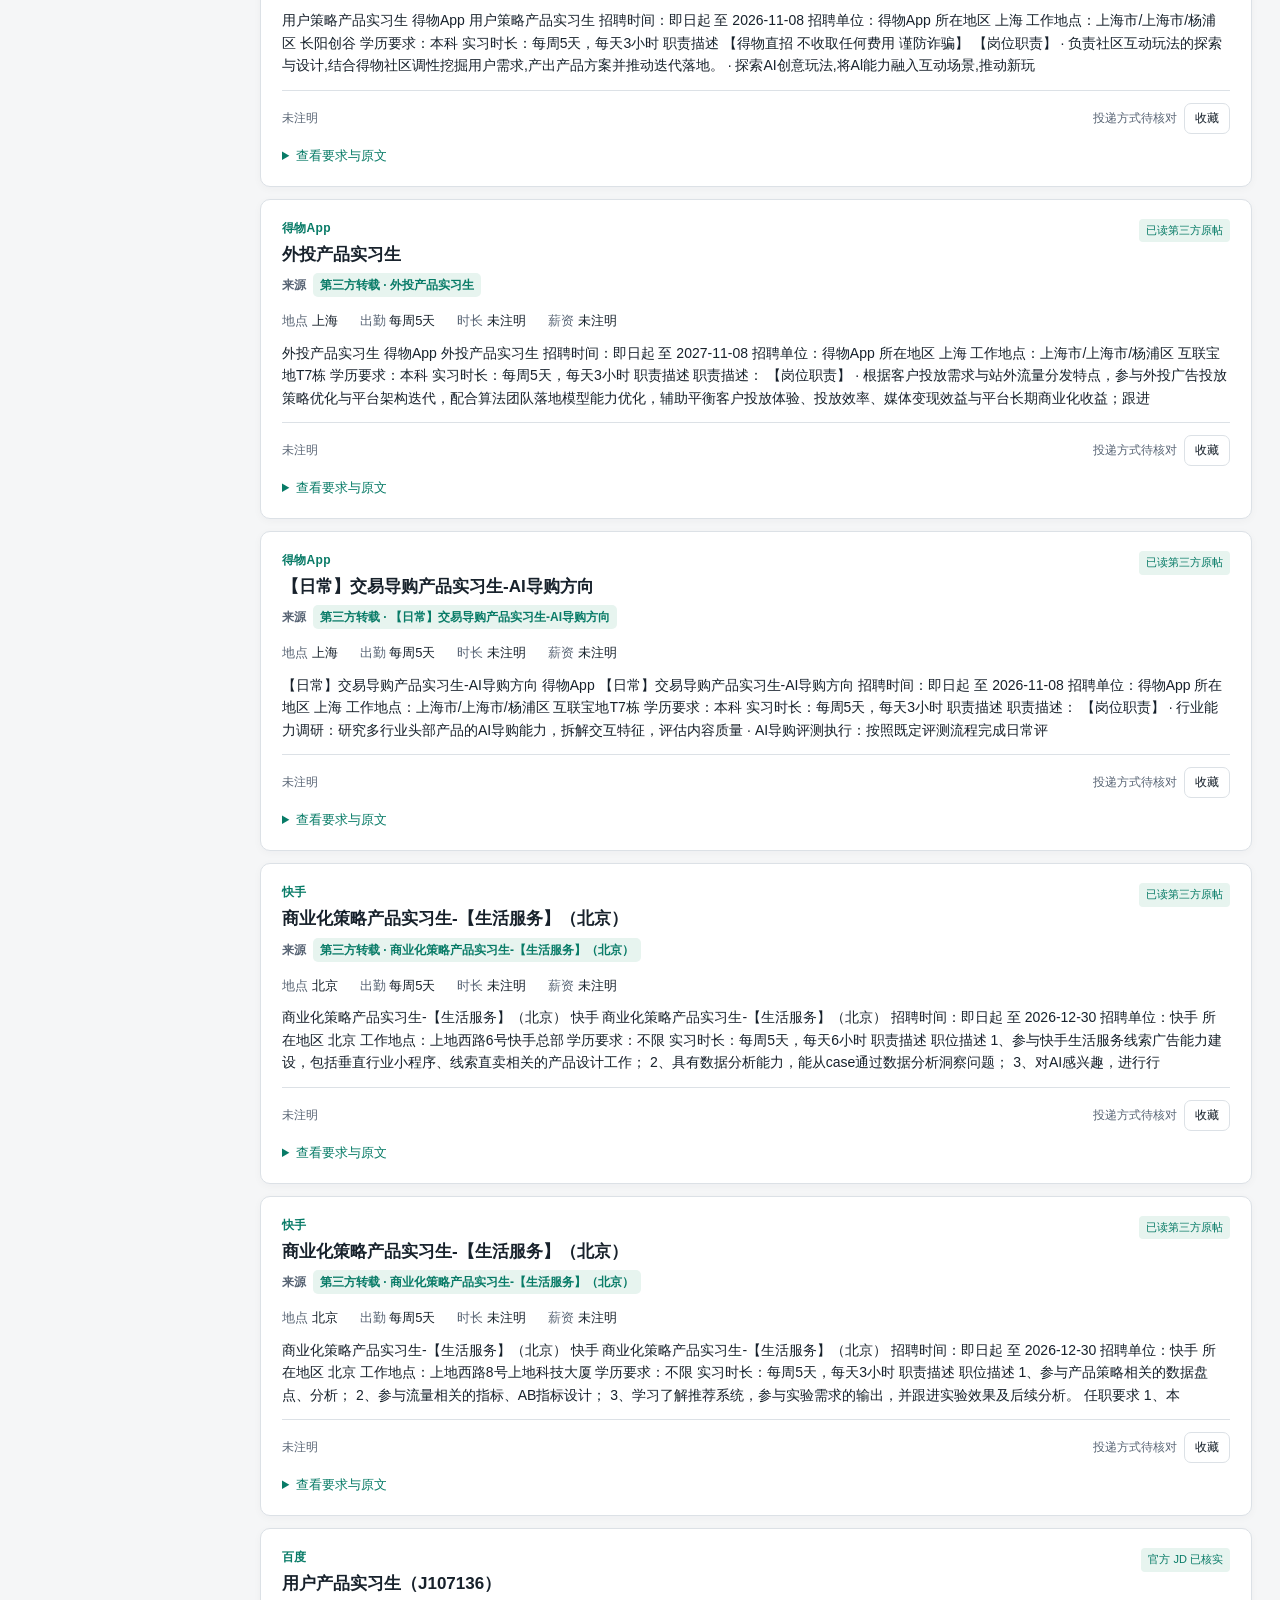
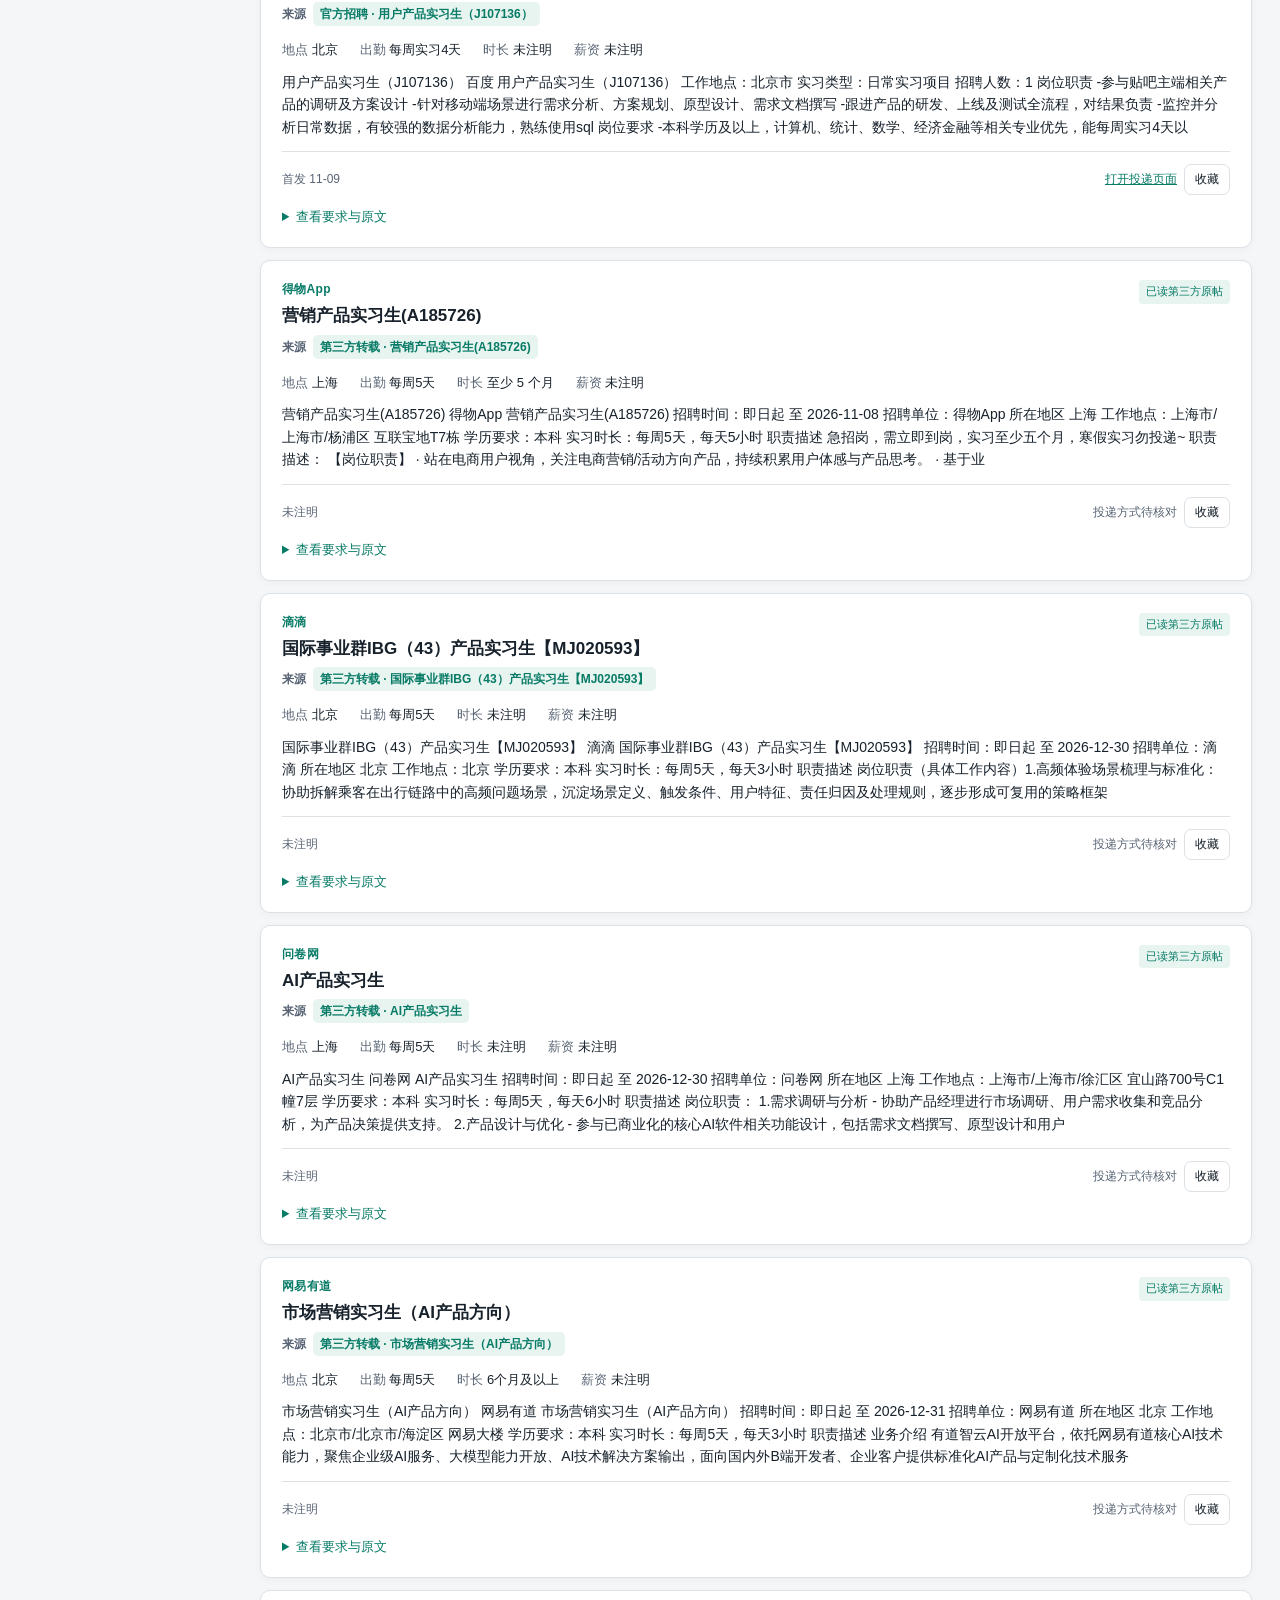
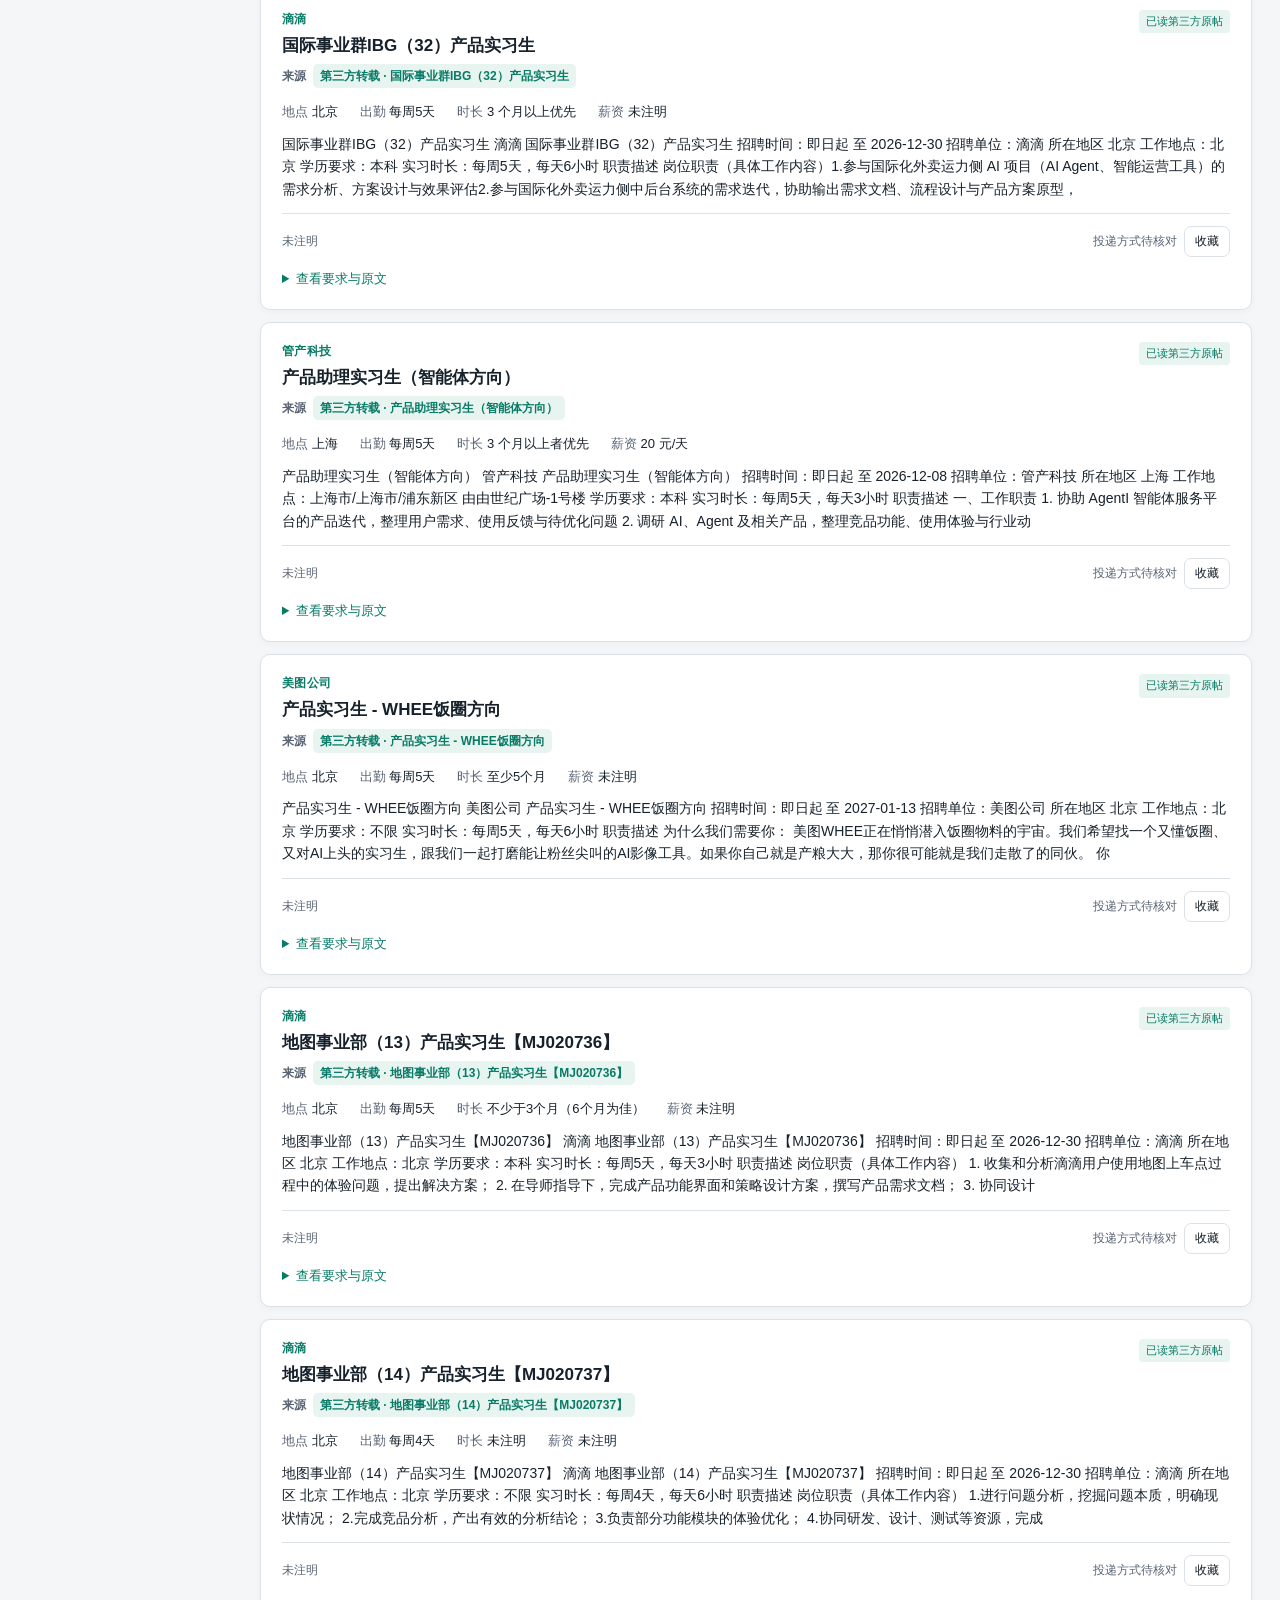
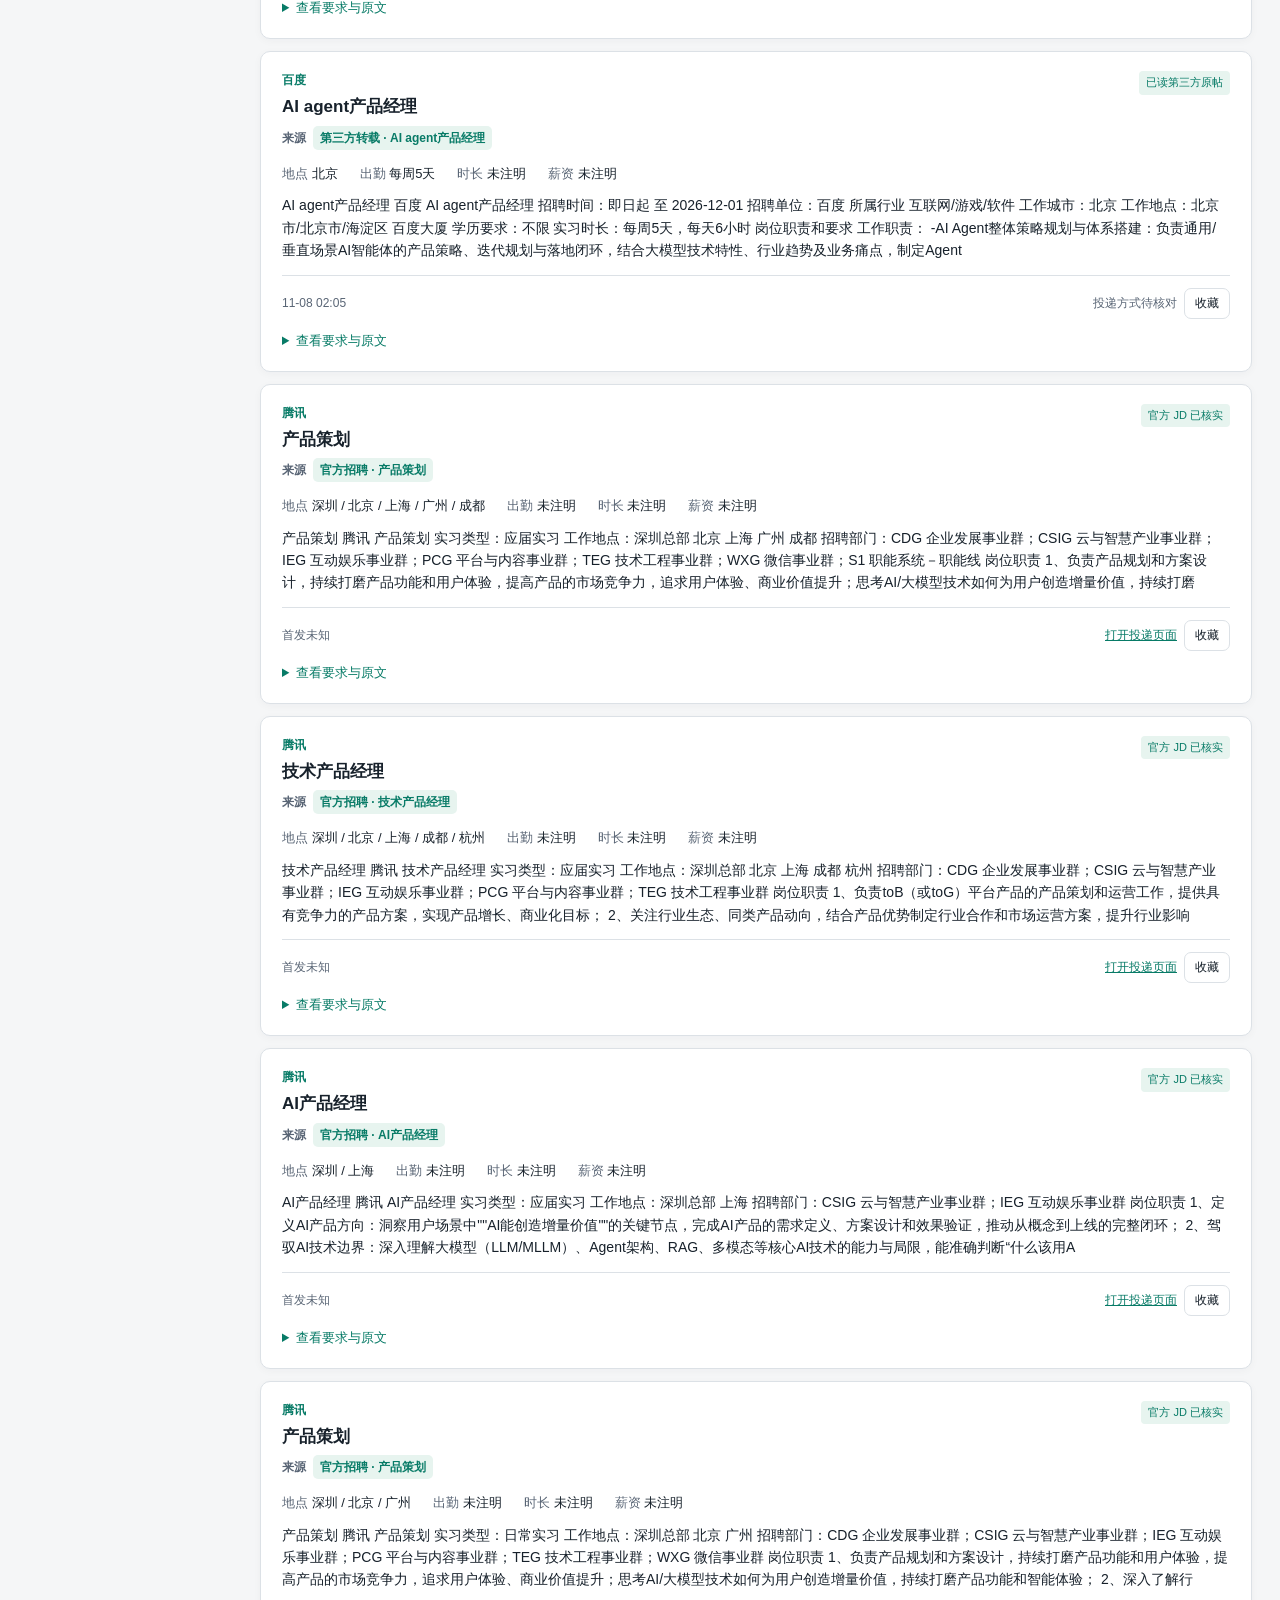
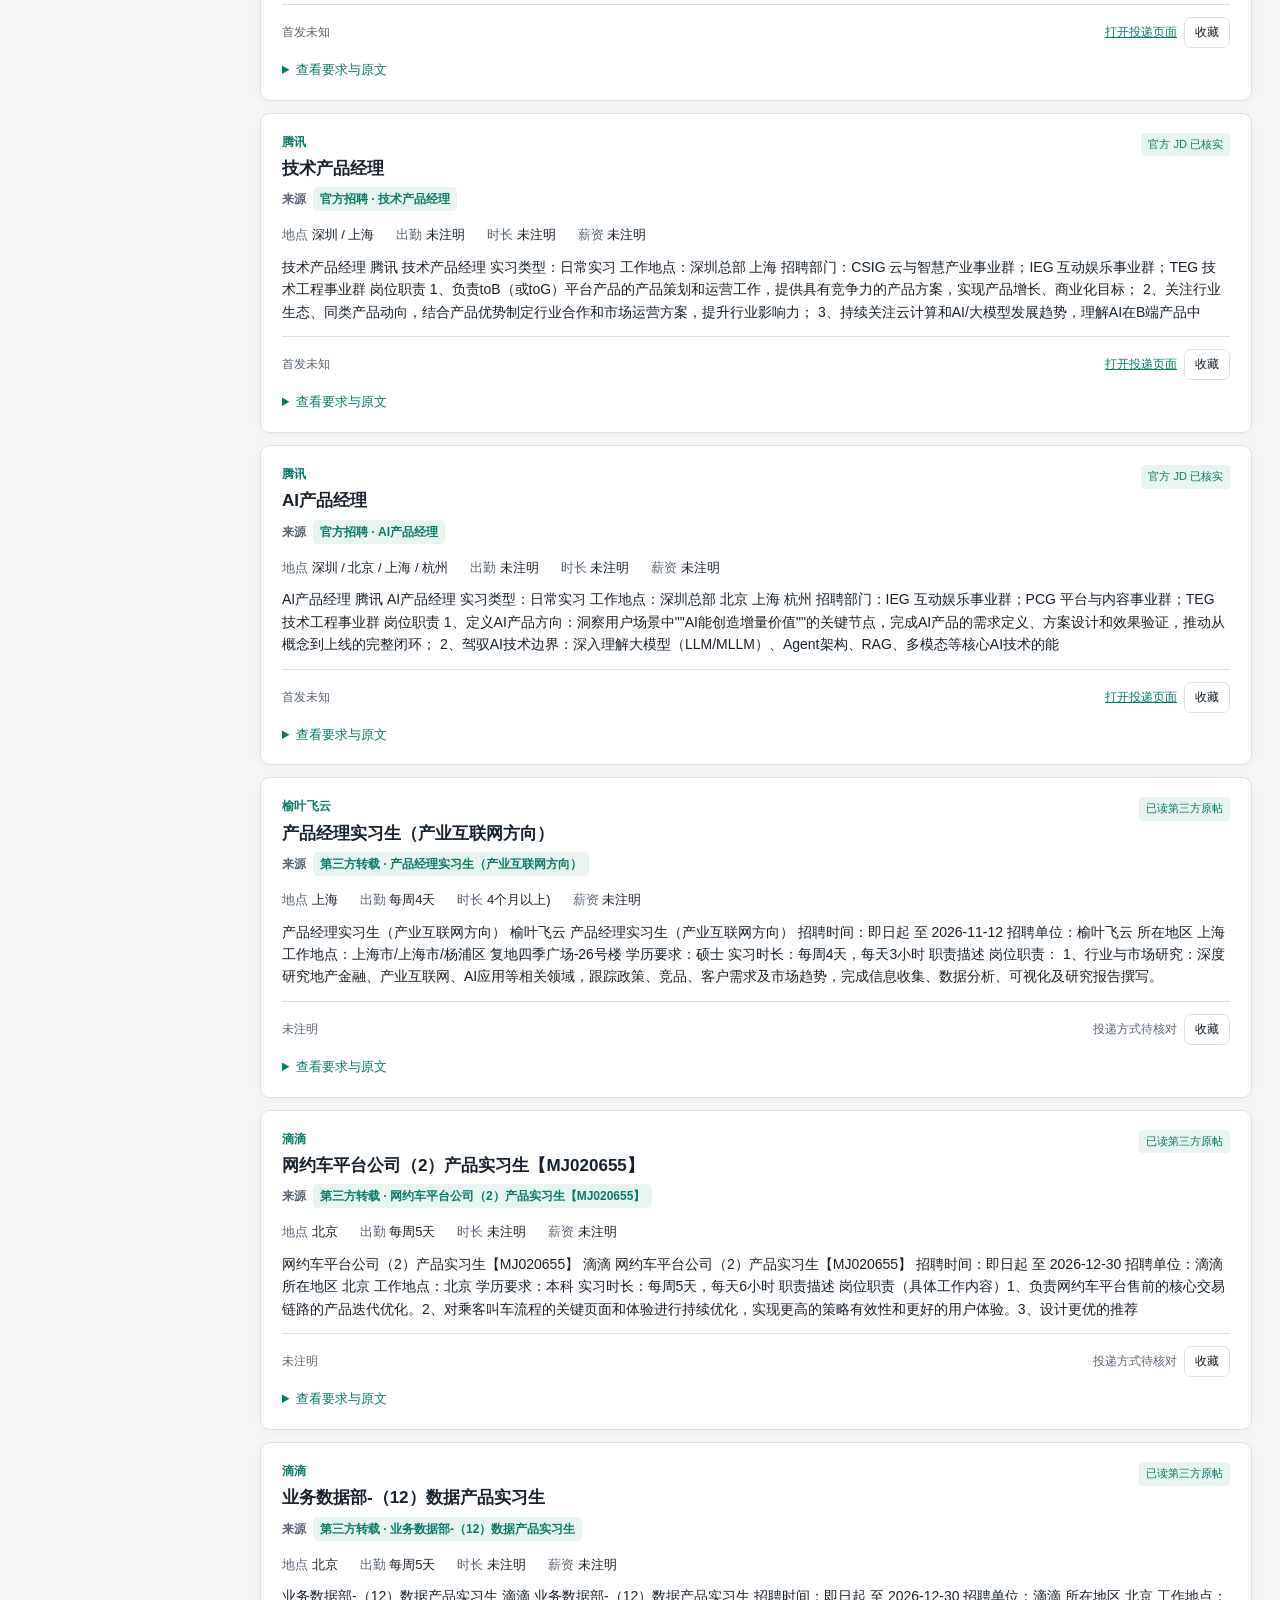
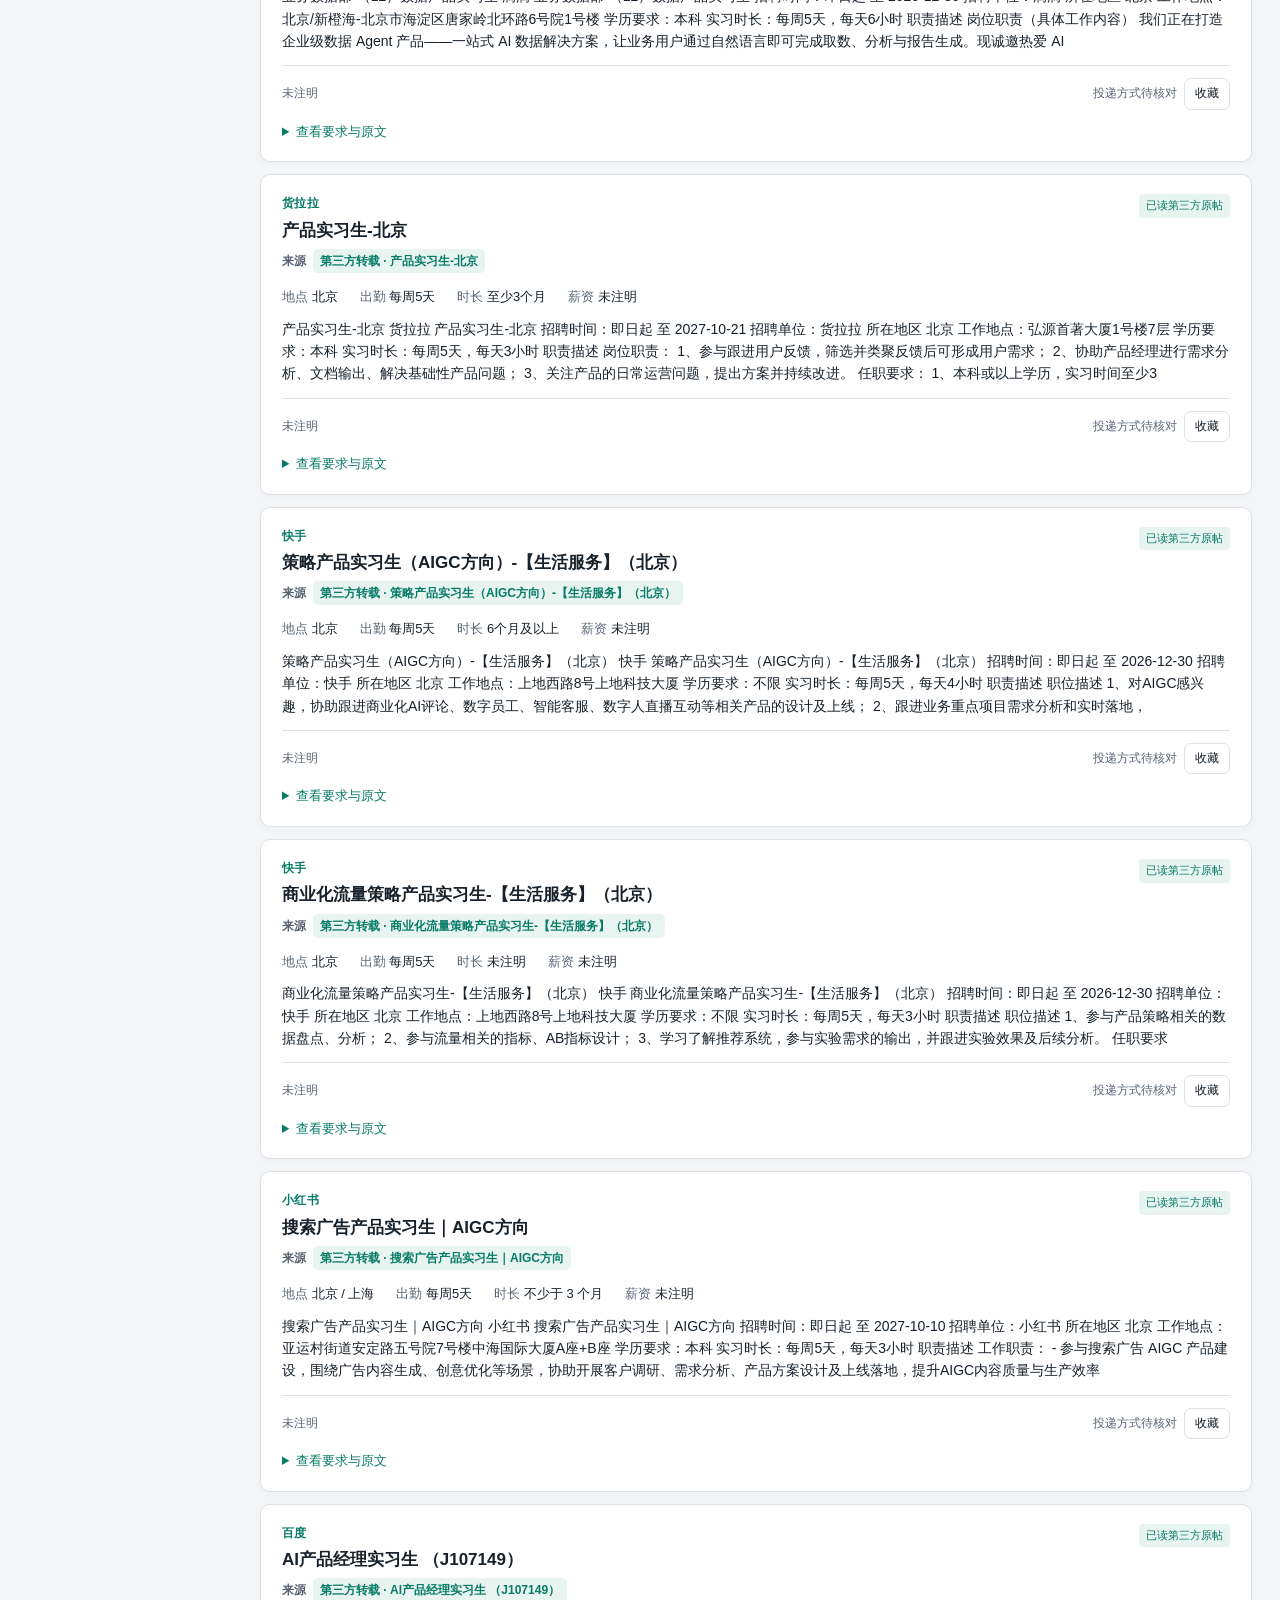
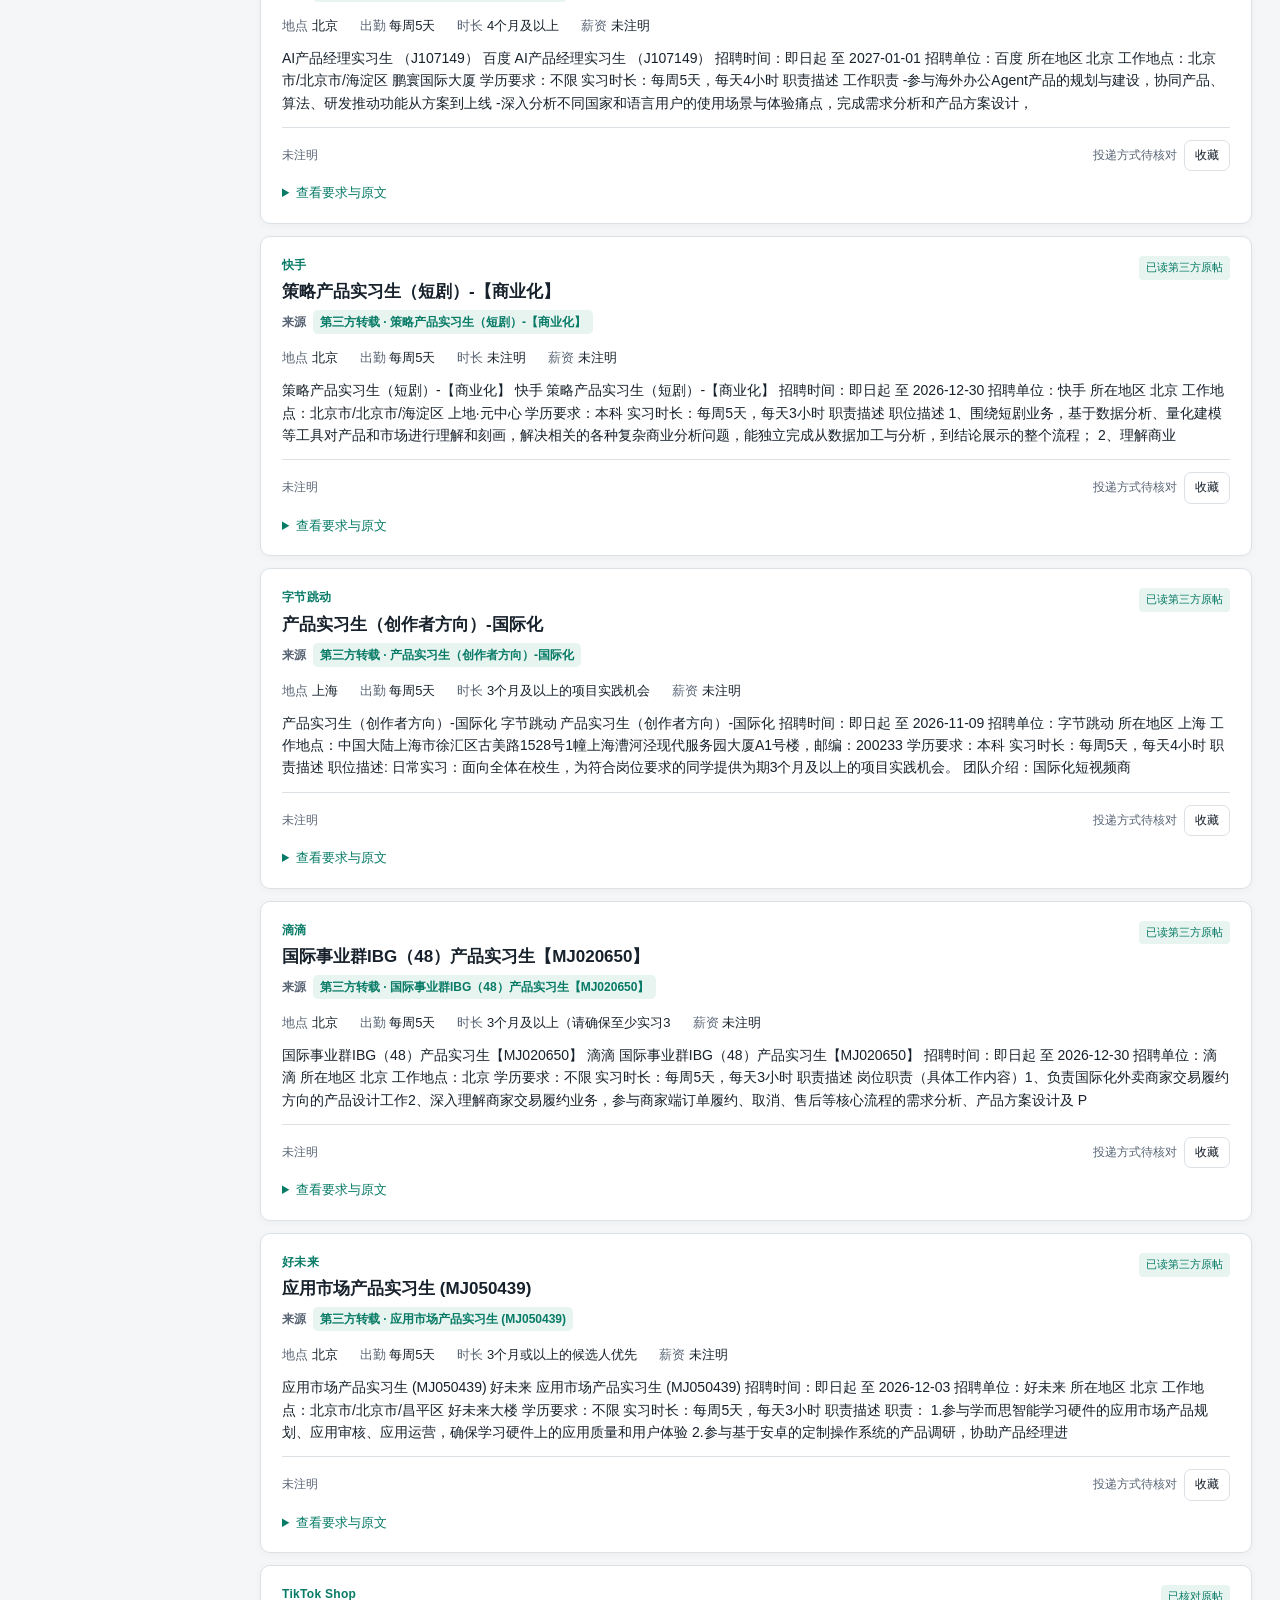
==== commit 46925141: "Publish recruitment snapshot 2026-11-11T02:15:02+08:00" ====
--- a/product.html
+++ b/product.html
@@ -19,7 +19,7 @@
 function counts(){for(const c of ['verified','lead','adjacent'])$('n-'+c).textContent=DATA.jobs.filter(j=>j.category===c).length;$('n-saved').textContent=DATA.jobs.filter(j=>saved.has(j.id)).length}
 function choose(c){decisionMode='';category=c;document.querySelectorAll('[data-category]').forEach(b=>b.setAttribute('aria-pressed',b.dataset.category===c));renderJobs()}
 function fact(parent,label,value){const n=h('span');n.append(document.createTextNode(label+' '),h('b','',missing(value)));parent.append(n)}
-function renderJobs(){if(!DATA)return;counts();const query=$('query').value.trim().toLowerCase();const decision=({today:ReadingQueue.decisionToday,ready:ReadingQueue.decisionReady,new_ready:ReadingQueue.decisionNew,open:ReadingQueue.decisionOpen})[decisionMode];let list=DATA.jobs.filter(j=>(decision?decision(j):category==='saved'?saved.has(j.id):j.category===category)&&(!$('city').value||(j.cities||String(j.city||'').split(' / ')).includes($('city').value)||(!j.city&&$('city').value==='地点未注明'))&&(!$('direction').value||j.direction===$('direction').value)&&(!query||[j.company,j.title,j.summary,...j.requirements].join(' ').toLowerCase().includes(query)));if($('sort').value==='company')list.sort((a,b)=>a.company.localeCompare(b.company,'zh-CN'));$('resultcount').textContent=`${list.length} 条招聘信息 · ${decisionMode==='new_ready'?'今日新增可判断':decisionMode==='open'?'已确认开放':decisionMode==='today'?'今日值得看':decisionMode==='ready'?'可直接判断':category==='lead'?'公司或投递字段待补充，详见原文':'原文未标注的字段显示“未注明”'}`;$('cards').replaceChildren();if(!list.length){const e=h('div','empty');e.append(h('h3','','没有匹配的岗位'),h('p','muted','试试清空筛选，或切换信息状态。'));$('cards').append(e);return}for(const j of list){const card=h('article','card');card.id='job-'+j.id;const top=h('div','card-top'),title=h('div');title.append(h('div','company',j.company),h('h3','',j.title));top.append(title,h('span','badge'+(j.category==='lead'?' warn':''),j.category==='lead'?'信息待补充':j.official_verified?'官方 JD 已核实':j.category==='adjacent'?'智能硬件相关':j.source_kind==='第三方平台/转发'?'已读第三方原帖':'已核对原帖'));card.append(top,ReadingQueue.sourceRow([{id:j.source_id,name:j.source_name,kind:j.source_kind,wechat_kind:j.source_wechat_kind,url:j.source_url},...(j.additional_sources||[])],DATA));const facts=h('div','facts');fact(facts,'地点',j.city);fact(facts,'出勤',j.days);fact(facts,'时长',j.months);fact(facts,'薪资',j.salary);card.append(facts,h('p','summary',j.summary));const missingProof=ReadingQueue.decisionMissing(j);if(missingProof.length)card.append(h('p','small','还缺 '+missingProof.join('、')));const bottom=h('div','card-bottom');bottom.append(h('div','source',`${j.published_at?'首发 '+when(j.published_at):j.official_verified?'首发未知':when(j.posted_at)}`));const acts=h('div','actions');if(j.application_url){const apply=h('a','','打开投递页面');apply.href=j.application_url;apply.target='_blank';apply.rel='noopener noreferrer';acts.append(apply)}if(j.email){const copy=h('button','primary','复制投递邮箱');copy.setAttribute('aria-label','复制 '+j.company+' '+j.title+' 的投递邮箱');copy.onclick=async()=>{try{await navigator.clipboard.writeText(j.email);toast('已复制：'+j.email)}catch{toast('复制失败，可在详情中选取邮箱')}};acts.append(copy)}else if(!j.application_url){acts.append(h('span','small','投递方式待核对'))}const save=h('button','',saved.has(j.id)?'已收藏':'收藏');save.setAttribute('aria-pressed',saved.has(j.id));save.onclick=()=>{saved.has(j.id)?saved.delete(j.id):saved.add(j.id);localStorage.setItem('internship-saved',JSON.stringify([...saved]));renderJobs()};acts.append(save);bottom.append(acts);card.append(bottom);const det=h('details');det.append(h('summary','','查看要求与原文'));const body=h('div','detailbody');if(j.requirements.length){const ul=h('ul');j.requirements.forEach(r=>ul.append(h('li','',r)));body.append(ul)}if(j.email)body.append(h('p','mail','投递邮箱：'+j.email));if(j.application_note)body.append(h('p','',j.application_note));if(j.last_verified_at)body.append(h('p','small','最后核验 '+when(j.last_verified_at)));if(j.changes?.length)body.append(h('p','small','JD 有变化 · '+when(j.changes.at(-1).at)));body.append(h('p','small','HC 人数 '+(j.hc_count??'未注明')+' · 截止 '+(j.deadline||'未注明')+' · '+(j.opening_status||j.review)));if(j.source_url){const a=h('a','','打开来源原文');a.href=j.source_url;a.target='_blank';a.rel='noopener noreferrer';body.append(a)}if(j.additional_sources?.length){const list=h('ul');for(const r of j.additional_sources){const item=h('li','small');item.append(document.createTextNode([ReadingQueue.sourceLabel(r,DATA),r.time&&when(r.time)].filter(Boolean).join(' · ')));if(r.url){const a=h('a','','打开转载');a.href=r.url;a.target='_blank';a.rel='noopener noreferrer';item.append(' · ',a)}list.append(item)}body.append(h('p','small','转载出处'),list)}const original=h('pre','original',j.original);original.tabIndex=0;original.setAttribute('aria-label','消息原文，可滚动');body.append(original,h('p','small','原帖索引：'+j.message_id));det.append(body);card.append(det);$('cards').append(card)}}
+function renderJobs(){if(!DATA)return;counts();const query=$('query').value.trim().toLowerCase();const decision=({today:ReadingQueue.decisionToday,ready:ReadingQueue.decisionReady,information_gaps:ReadingQueue.decisionNeedsInformation,new_ready:ReadingQueue.decisionNew,open:ReadingQueue.decisionOpen})[decisionMode];let list=DATA.jobs.filter(j=>(decision?decision(j):category==='saved'?saved.has(j.id):j.category===category)&&(!$('city').value||(j.cities||String(j.city||'').split(' / ')).includes($('city').value)||(!j.city&&$('city').value==='地点未注明'))&&(!$('direction').value||j.direction===$('direction').value)&&(!query||[j.company,j.title,j.summary,...j.requirements].join(' ').toLowerCase().includes(query)));if($('sort').value==='company')list.sort((a,b)=>a.company.localeCompare(b.company,'zh-CN'));$('resultcount').textContent=`${list.length} 条招聘信息 · ${decisionMode==='new_ready'?'今日新增可判断':decisionMode==='open'?'已确认开放':decisionMode==='today'?'今日值得看':decisionMode==='ready'?'岗位资料齐备':decisionMode==='information_gaps'?'岗位资料待补':category==='lead'?'按标题或卡片归类，详见原文':'原文未标注的字段显示“未注明”'}`;$('cards').replaceChildren();if(!list.length){const e=h('div','empty');e.append(h('h3','','没有匹配的岗位'),h('p','muted','试试清空筛选，或切换信息状态。'));$('cards').append(e);return}for(const j of list){const card=h('article','card');card.id='job-'+j.id;const top=h('div','card-top'),title=h('div');title.append(h('div','company',j.company),h('h3','',j.title));top.append(title,h('span','badge'+(j.category==='lead'?' warn':''),j.category==='lead'?'信息待补充':j.official_verified?'官方 JD 已核实':j.category==='adjacent'?'智能硬件相关':j.source_kind==='第三方平台/转发'?'已读第三方原帖':'已核对原帖'));card.append(top,ReadingQueue.sourceRow([{id:j.source_id,name:j.source_name,kind:j.source_kind,wechat_kind:j.source_wechat_kind,url:j.source_url},...(j.additional_sources||[])],DATA));const facts=h('div','facts');fact(facts,'地点',j.city);fact(facts,'出勤',j.days);fact(facts,'时长',j.months);fact(facts,'薪资',j.salary);card.append(facts,h('p','summary',j.summary));const missingProof=ReadingQueue.decisionMissing(j);if(missingProof.length)card.append(h('p','small','还缺 '+missingProof.join('、')));const bottom=h('div','card-bottom');bottom.append(h('div','source',`${j.published_at?'首发 '+when(j.published_at):j.official_verified?'首发未知':when(j.posted_at)}`));const acts=h('div','actions');if(j.application_url){const apply=h('a','','打开投递页面');apply.href=j.application_url;apply.target='_blank';apply.rel='noopener noreferrer';acts.append(apply)}if(j.email){const copy=h('button','primary','复制投递邮箱');copy.setAttribute('aria-label','复制 '+j.company+' '+j.title+' 的投递邮箱');copy.onclick=async()=>{try{await navigator.clipboard.writeText(j.email);toast('已复制：'+j.email)}catch{toast('复制失败，可在详情中选取邮箱')}};acts.append(copy)}else if(!j.application_url){acts.append(h('span','small','投递方式待核对'))}const save=h('button','',saved.has(j.id)?'已收藏':'收藏');save.setAttribute('aria-pressed',saved.has(j.id));save.onclick=()=>{saved.has(j.id)?saved.delete(j.id):saved.add(j.id);localStorage.setItem('internship-saved',JSON.stringify([...saved]));renderJobs()};acts.append(save);bottom.append(acts);card.append(bottom);const det=h('details');det.append(h('summary','','查看要求与原文'));const body=h('div','detailbody');if(j.requirements.length){const ul=h('ul');j.requirements.forEach(r=>ul.append(h('li','',r)));body.append(ul)}if(j.email)body.append(h('p','mail','投递邮箱：'+j.email));if(j.application_note)body.append(h('p','',j.application_note));if(j.last_verified_at)body.append(h('p','small','最后核验 '+when(j.last_verified_at)));if(j.changes?.length)body.append(h('p','small','JD 有变化 · '+when(j.changes.at(-1).at)));body.append(h('p','small','HC 人数 '+(j.hc_count??'未注明')+' · 截止 '+(j.deadline||'未注明')+' · '+(j.opening_status||j.review)));if(j.source_url){const a=h('a','','打开来源原文');a.href=j.source_url;a.target='_blank';a.rel='noopener noreferrer';body.append(a)}if(j.additional_sources?.length){const list=h('ul');for(const r of j.additional_sources){const item=h('li','small');item.append(document.createTextNode([ReadingQueue.sourceLabel(r,DATA),r.time&&when(r.time)].filter(Boolean).join(' · ')));if(r.url){const a=h('a','','打开转载');a.href=r.url;a.target='_blank';a.rel='noopener noreferrer';item.append(' · ',a)}list.append(item)}body.append(h('p','small','转载出处'),list)}const original=h('pre','original',j.original);original.tabIndex=0;original.setAttribute('aria-label','消息原文，可滚动');body.append(original,h('p','small','原帖索引：'+j.message_id));det.append(body);card.append(det);$('cards').append(card)}}
 function renderSources(){if(!DATA)return;const list=($('sourcekind').value==='group'?DATA.groups:DATA.accounts).filter(s=>s.name.toLowerCase().includes($('sourcequery').value.trim().toLowerCase()));$('sourcebody').replaceChildren();for(const s of list){const tr=h('tr');[s.name,s.message_count,s.image_pending,s.status].forEach(t=>tr.append(h('td','',String(t))));$('sourcebody').append(tr)}$('sourcecount').textContent=`显示 ${list.length} 个来源 · 本机覆盖状态截至 ${when(DATA.collected_at)}`}
 function renderPending(){if(DATA)ReadingQueue.mount($('reading-panel'),DATA.reading_queue,DATA.image_issues||[])}
 function render(){const c=DATA.coverage;$('scope').textContent=`${DATA.window_start.slice(0,10)} 至 ${DATA.window_end.slice(0,10)} · 招聘群与已关注求职公众号`;$('stats').replaceChildren();for(const [n,label] of [[c.groups,'个招聘群'],[c.followed_accounts,'个求职公众号'],[c.messages,'条招聘范围消息']]){const s=h('span','stat');s.append(h('strong','',String(n)),document.createTextNode(label));$('stats').append(s)}$('stats').append(h('span','small','读取截至 '+when(DATA.collected_at)));const backlog=ReadingQueue.weekQueue(DATA.reading_queue);$('tab-pending').textContent=backlog?`补读速览 ${backlog.total}`:'补读速览';$('notice').textContent=`${backlog?`近七天补读队列 ${backlog.total} 篇 · 优先补读 ${backlog.priority} · 限量抽查 ${backlog.sample}。`:'补读清单暂不可用。'} 群图片完整识别 ${c.images_read}/${c.images_total}。`;$('footer').textContent='后台每 5 分钟检查新消息，正文、图片独立补读并抽取去重；登录 Windows 后自动启动及恢复进程。电脑需开机联网且微信有本地记录。共享页仅展示招聘信息，电脑开机联网时自动更新。';renderJobs();renderSources();renderPending();
--- a/reading-queue.css
+++ b/reading-queue.css
@@ -52,7 +52,7 @@
 @media(max-width:1050px){.rq-controls{grid-template-columns:repeat(4,minmax(0,1fr))}.rq-search{grid-column:span 3}.rq-capacity-grid>div{flex-direction:column;gap:2px}.rq-lanes{grid-template-columns:repeat(2,minmax(0,1fr))}}
 @media(max-width:700px){.rq-heading{display:block}.rq-heading>span{display:block;margin-top:8px}.rq-heading h2{font-size:21px}.rq-capacity{padding:12px}.rq-capacity-head{align-items:flex-start}.rq-capacity-head>.rq-muted{max-width:55%;text-align:right}.rq-capacity-grid{gap:8px}.rq-capacity-grid strong{font-size:24px}.rq-capacity-grid span{font-size:11px}.rq-digest{grid-template-columns:repeat(2,minmax(0,1fr));gap:8px}.rq-digest-button{padding:9px;gap:3px 8px}.rq-digest-button strong{font-size:21px}.rq-digest-button small{font-size:10px}.rq-controls{grid-template-columns:repeat(2,minmax(0,1fr))}.rq-search{grid-column:span 2}.rq-controls button{width:max-content}.rq-list{grid-template-columns:minmax(0,1fr)}.rq-item{padding:13px}.rq-lanes{grid-template-columns:minmax(0,1fr)}.rq-entry{align-items:flex-start;gap:8px}.rq-entry button{padding:7px 10px}}
 @media(prefers-reduced-motion:reduce){.reading-queue *{scroll-behavior:auto}}
-.rq-decisions{display:grid;grid-template-columns:repeat(4,minmax(0,1fr));gap:8px;margin:12px 0}
+.rq-decisions{display:grid;grid-template-columns:repeat(5,minmax(0,1fr));gap:8px;margin:12px 0}
 .rq-decisions[hidden]{display:none}
 .rq-decision{display:grid;grid-template-columns:minmax(0,1fr) auto;align-items:center;gap:2px 8px;min-height:68px;padding:8px 12px;border:1px solid var(--line);border-radius:8px;background:var(--surface);text-align:left}
 .rq-decision:hover{border-color:var(--accent)}
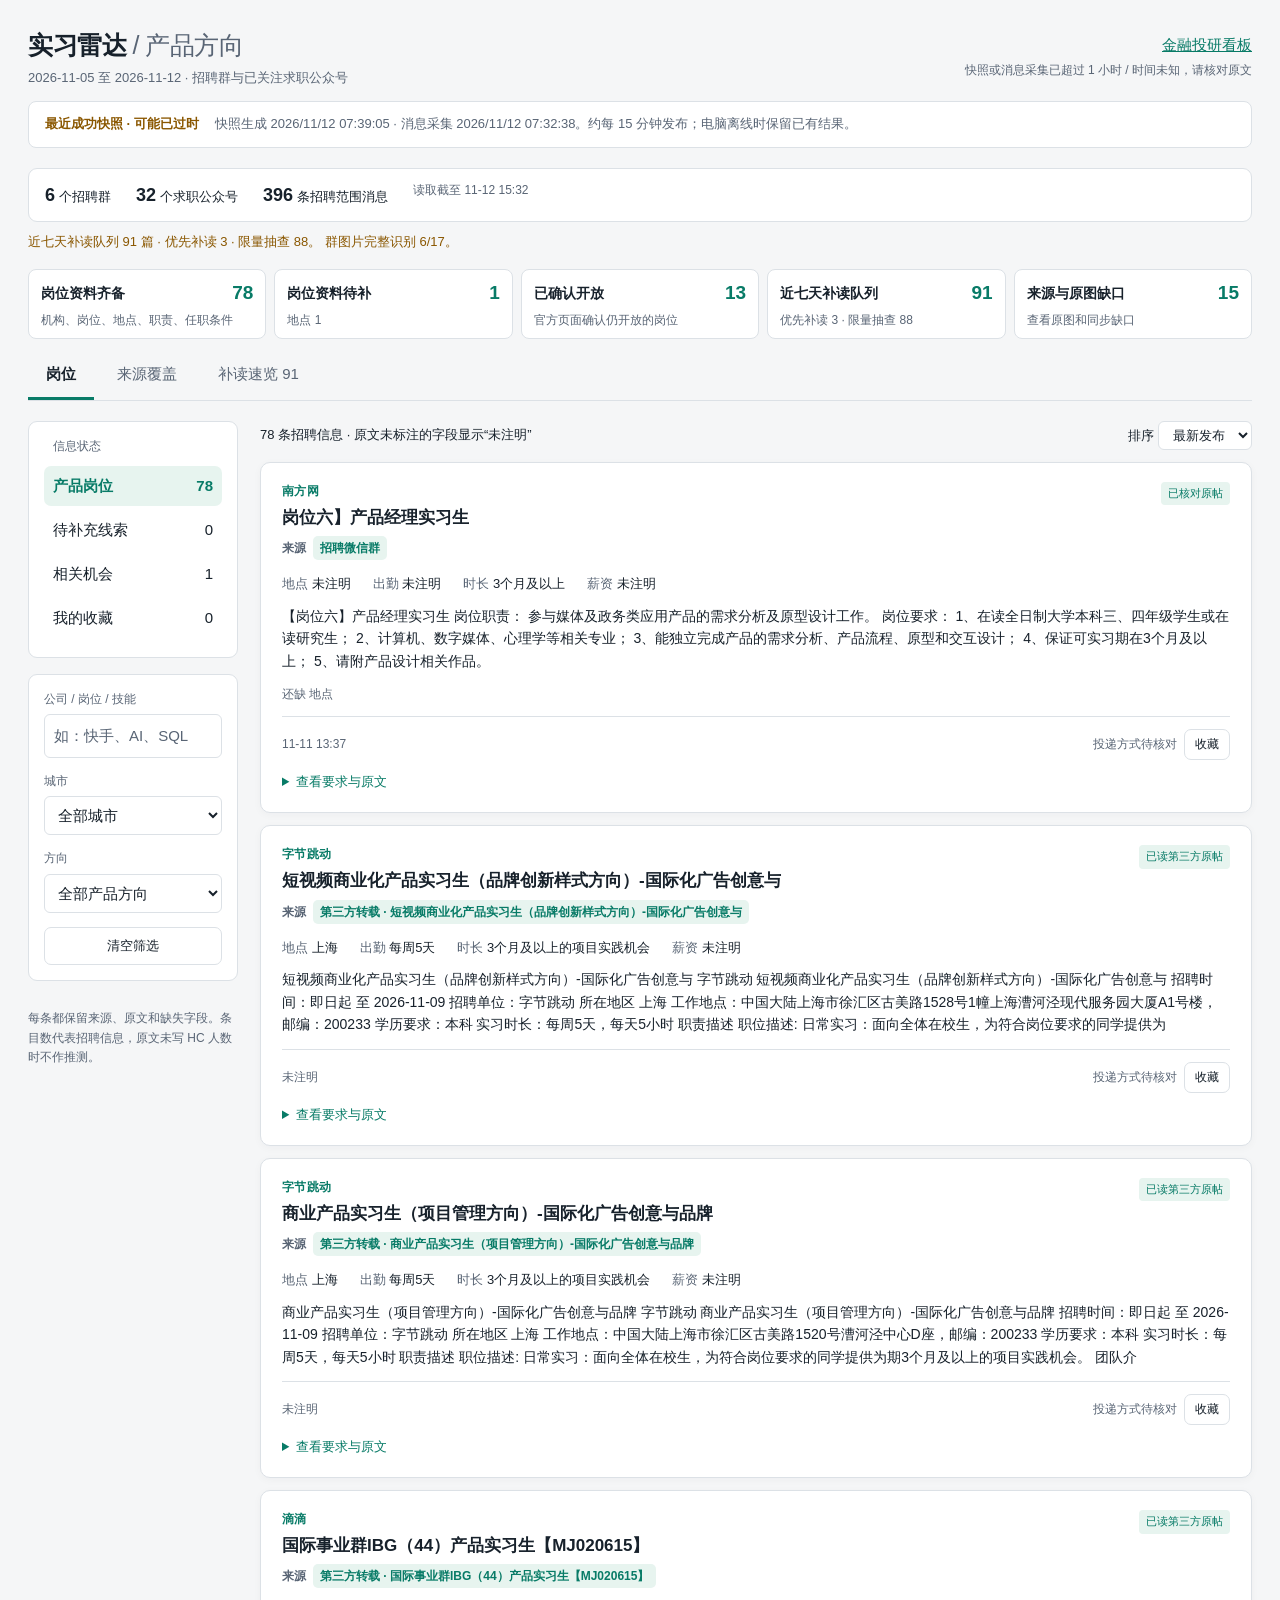
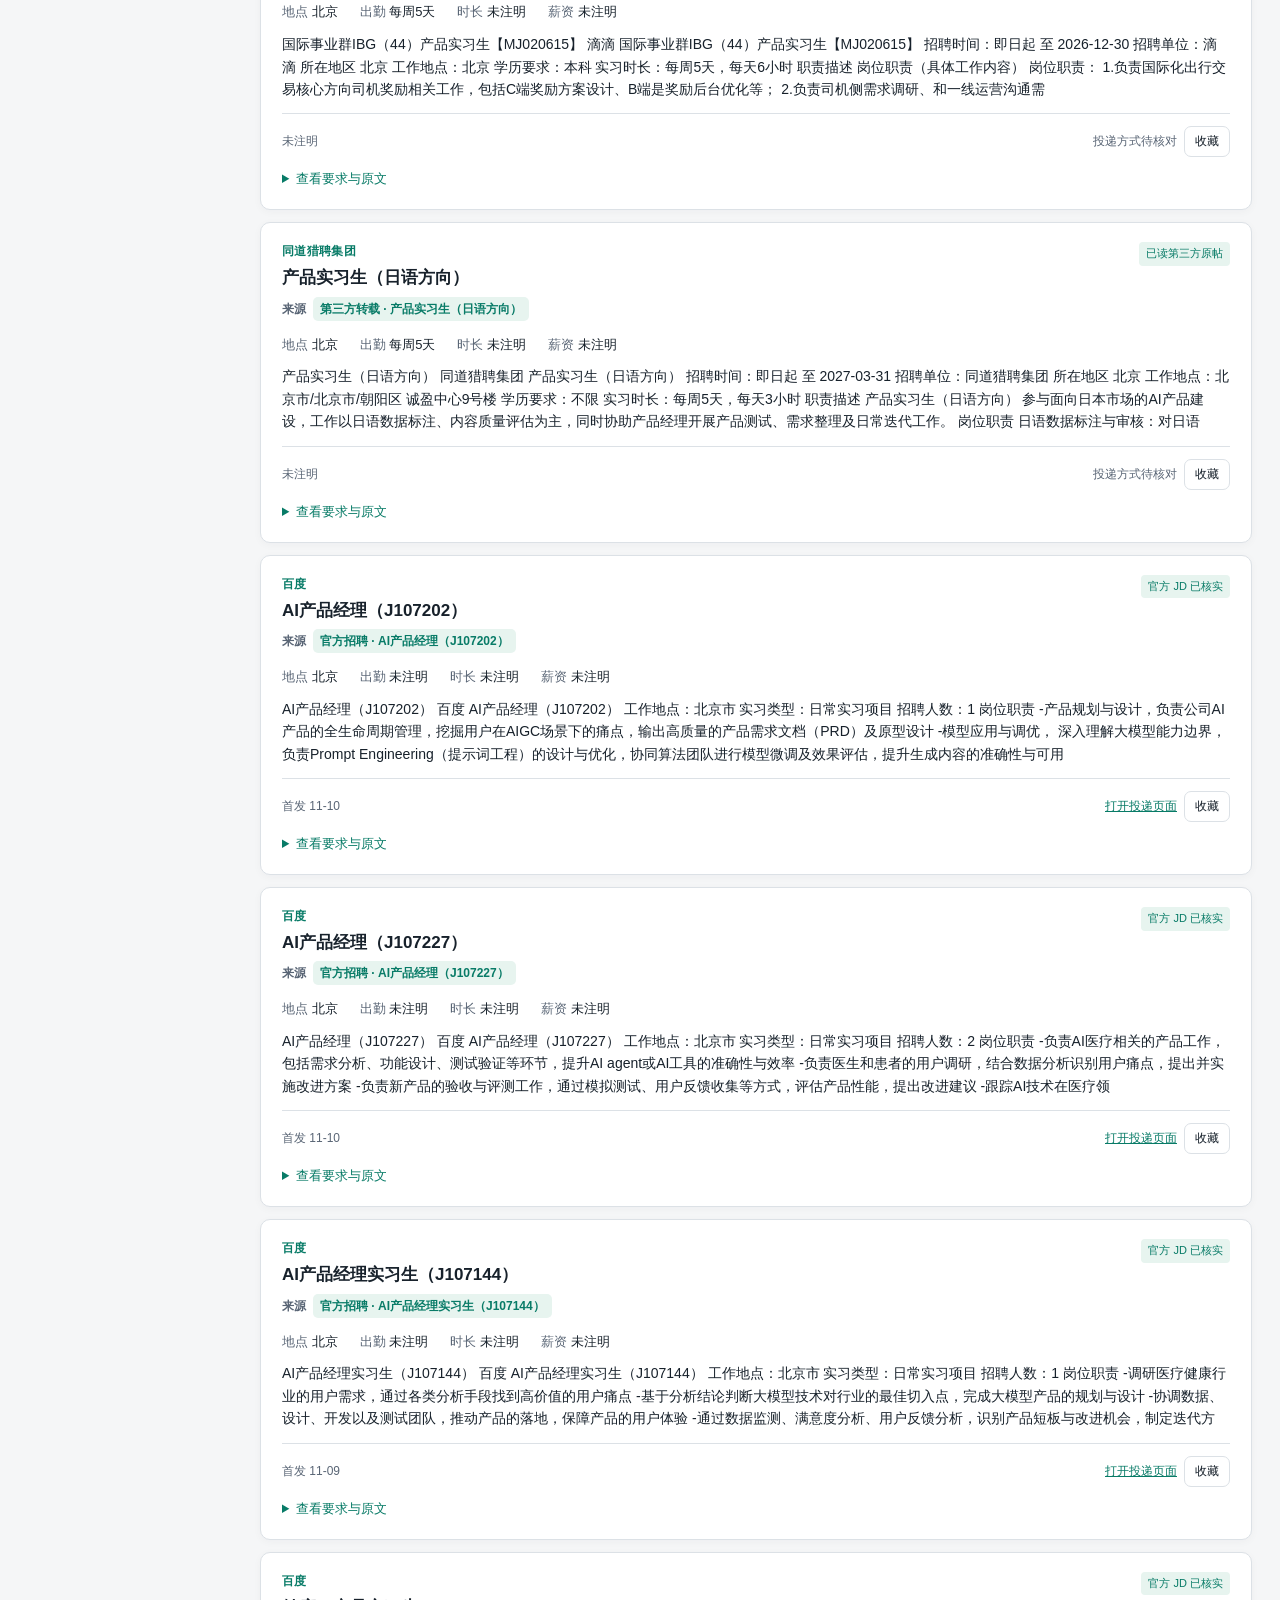
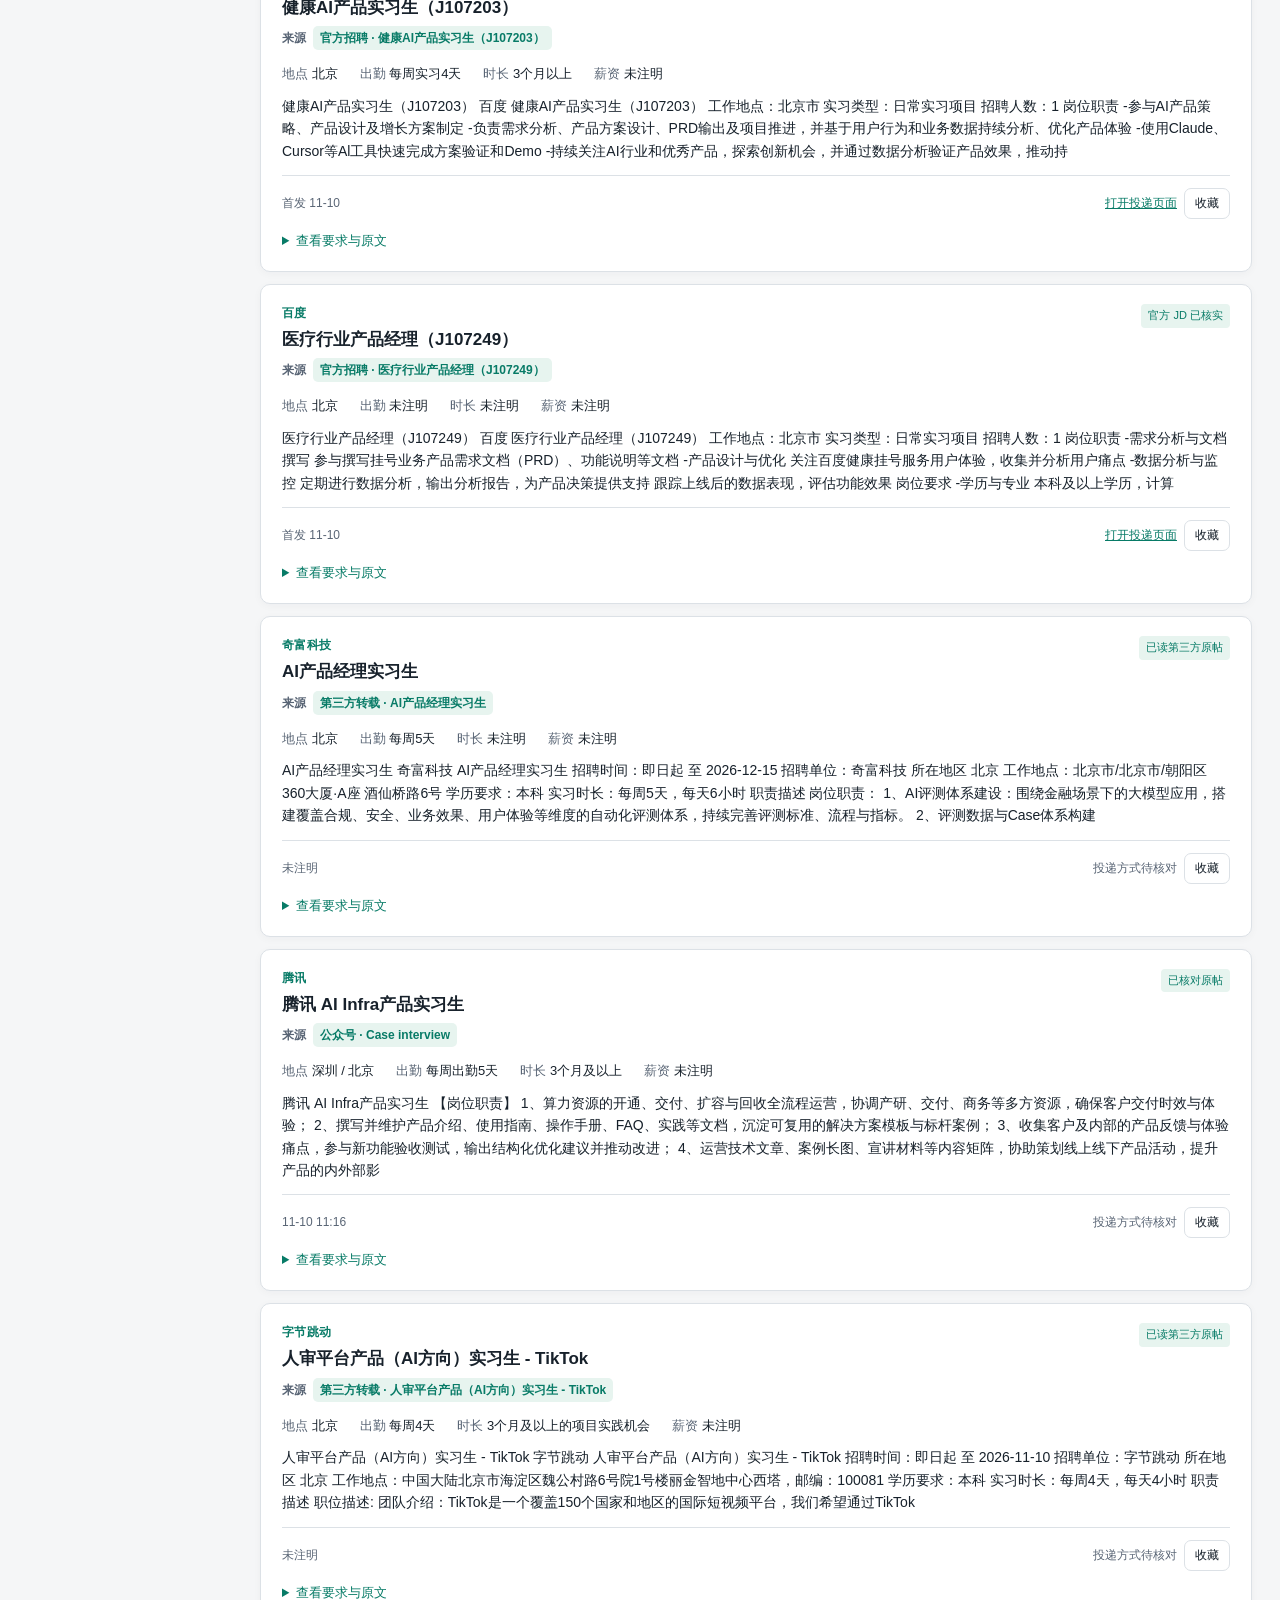
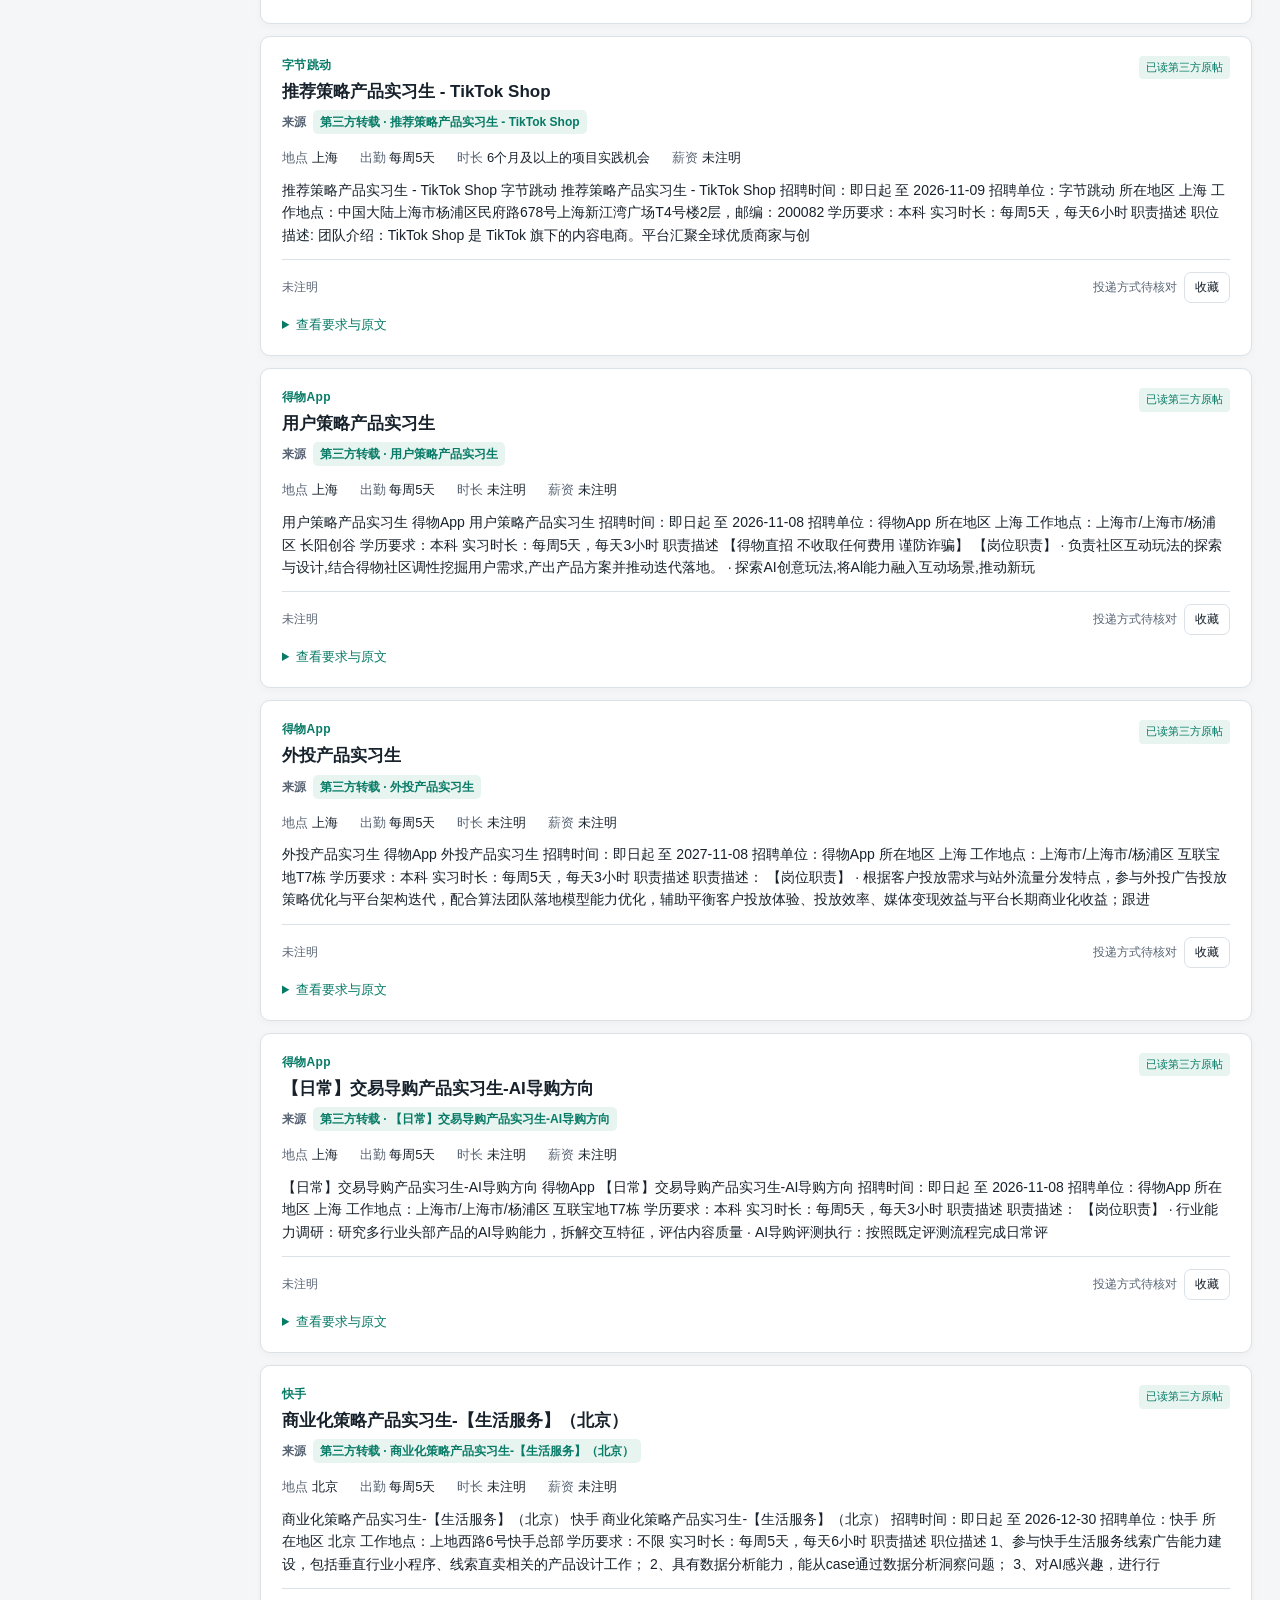
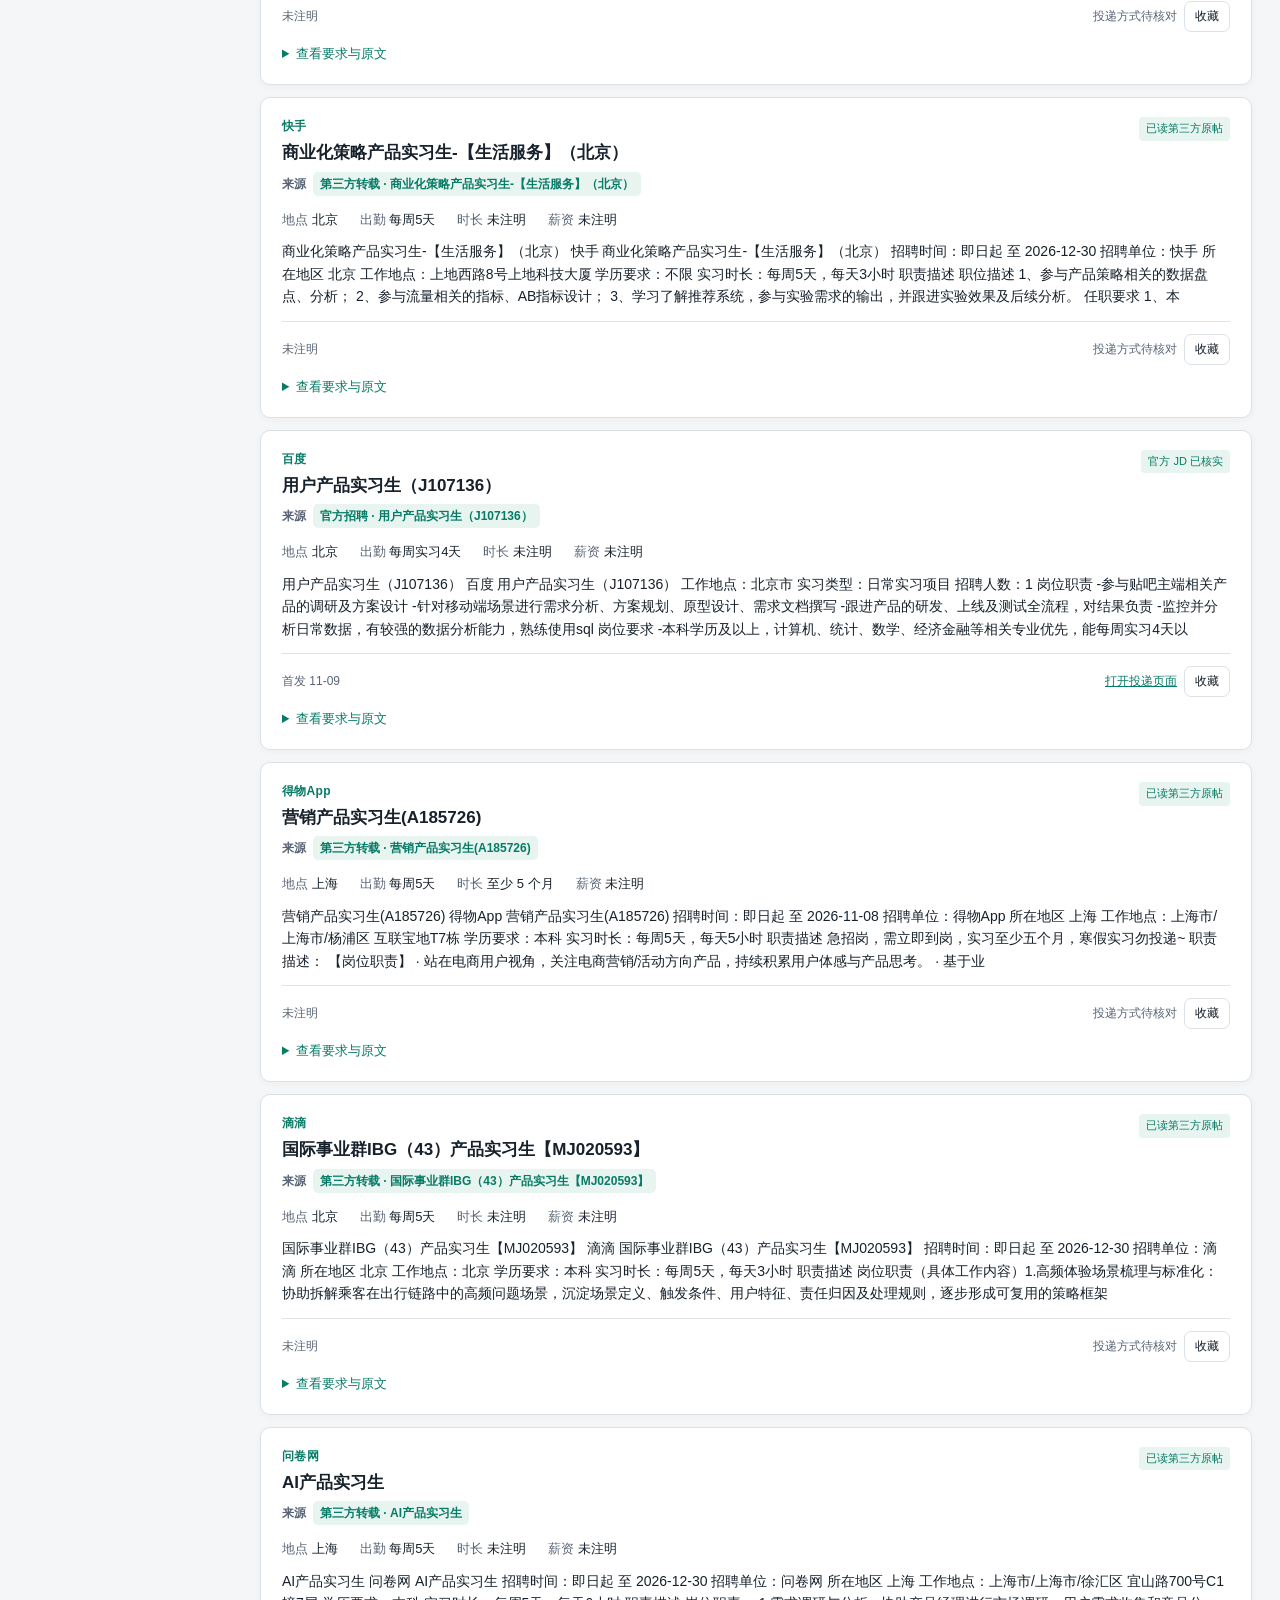
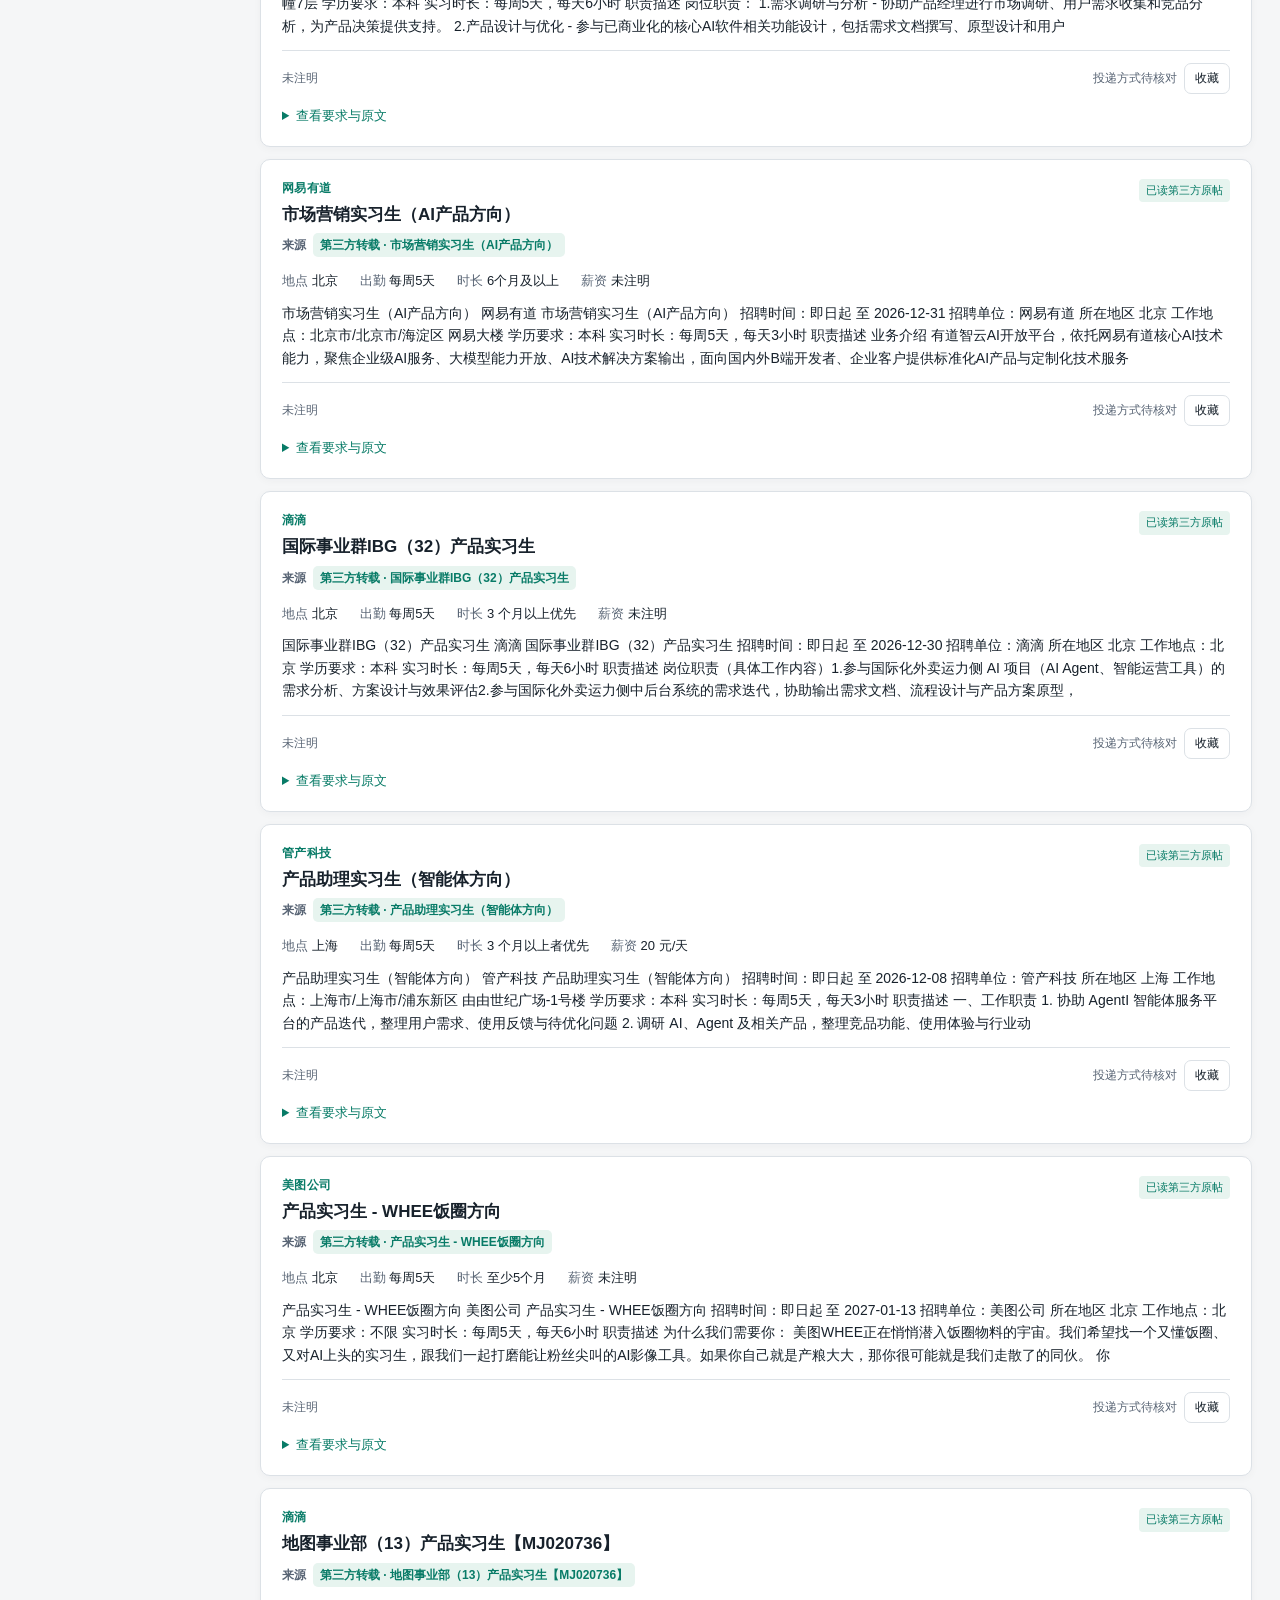
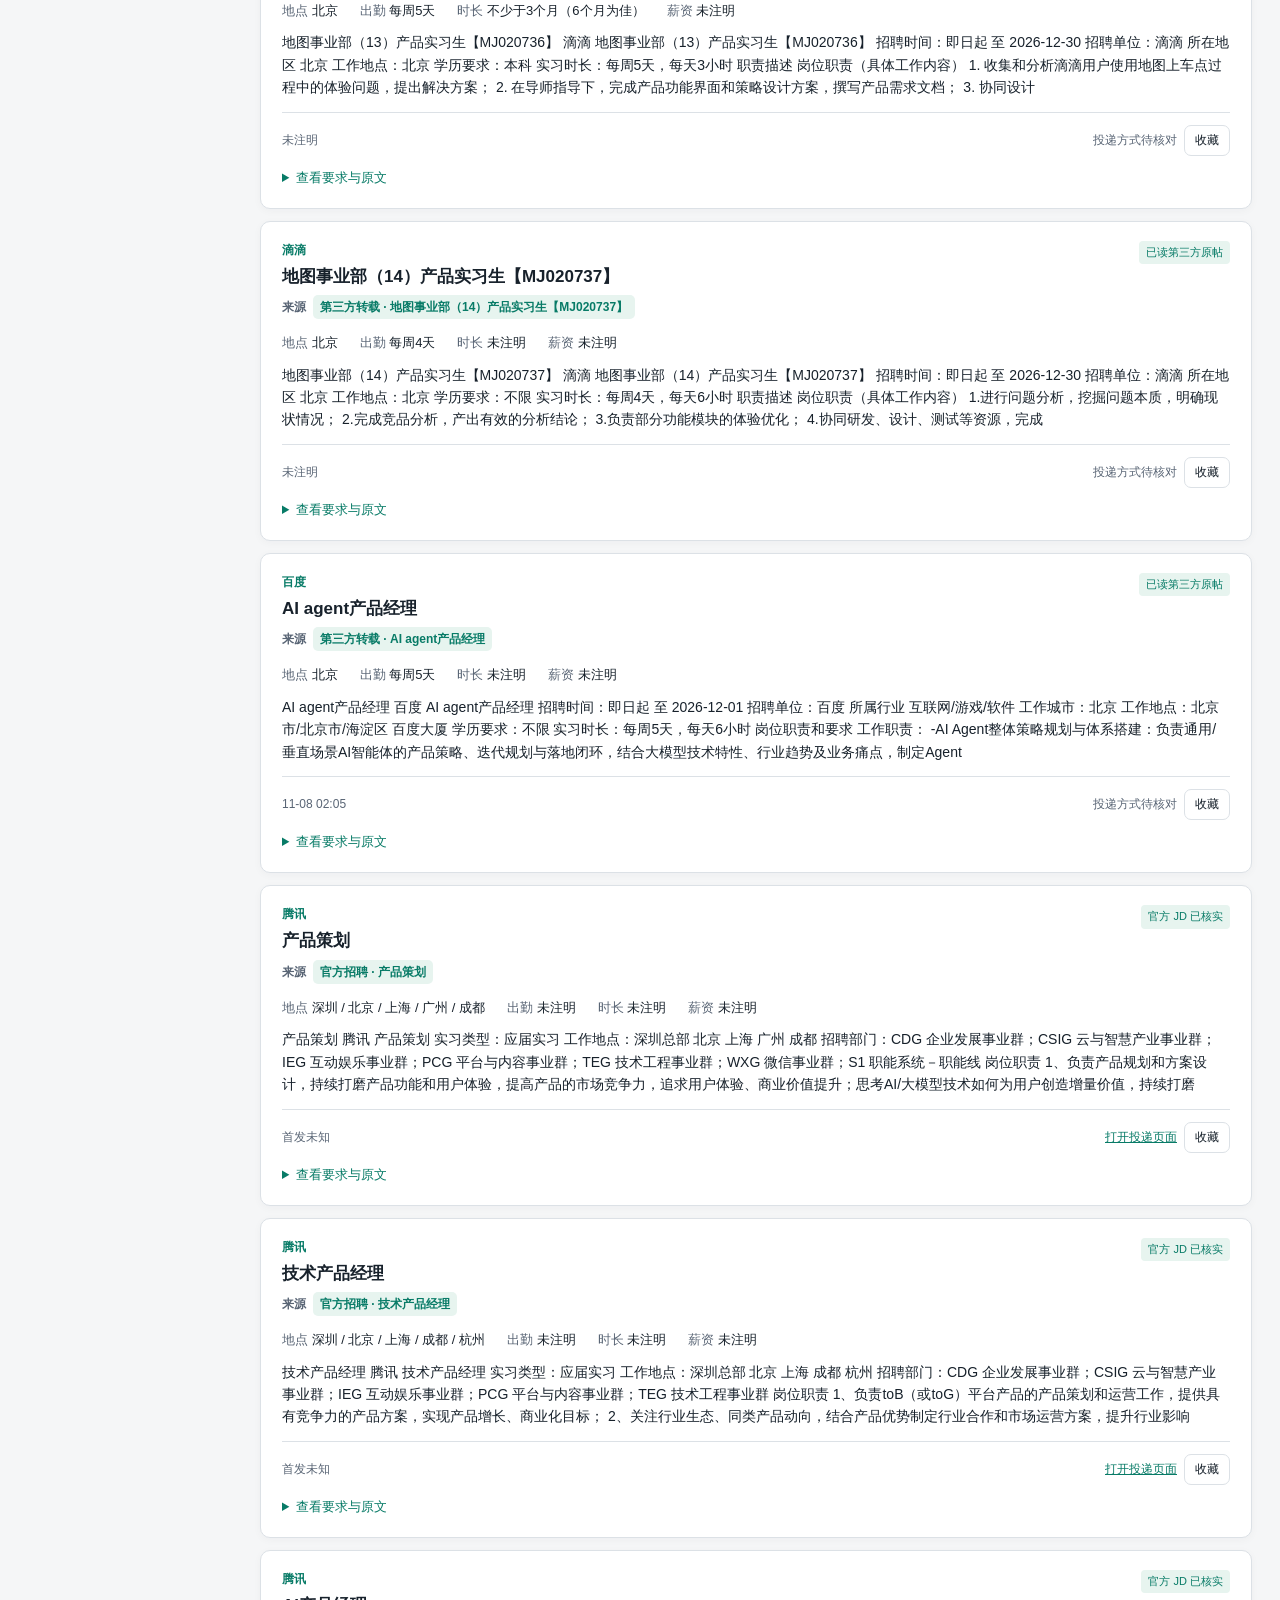
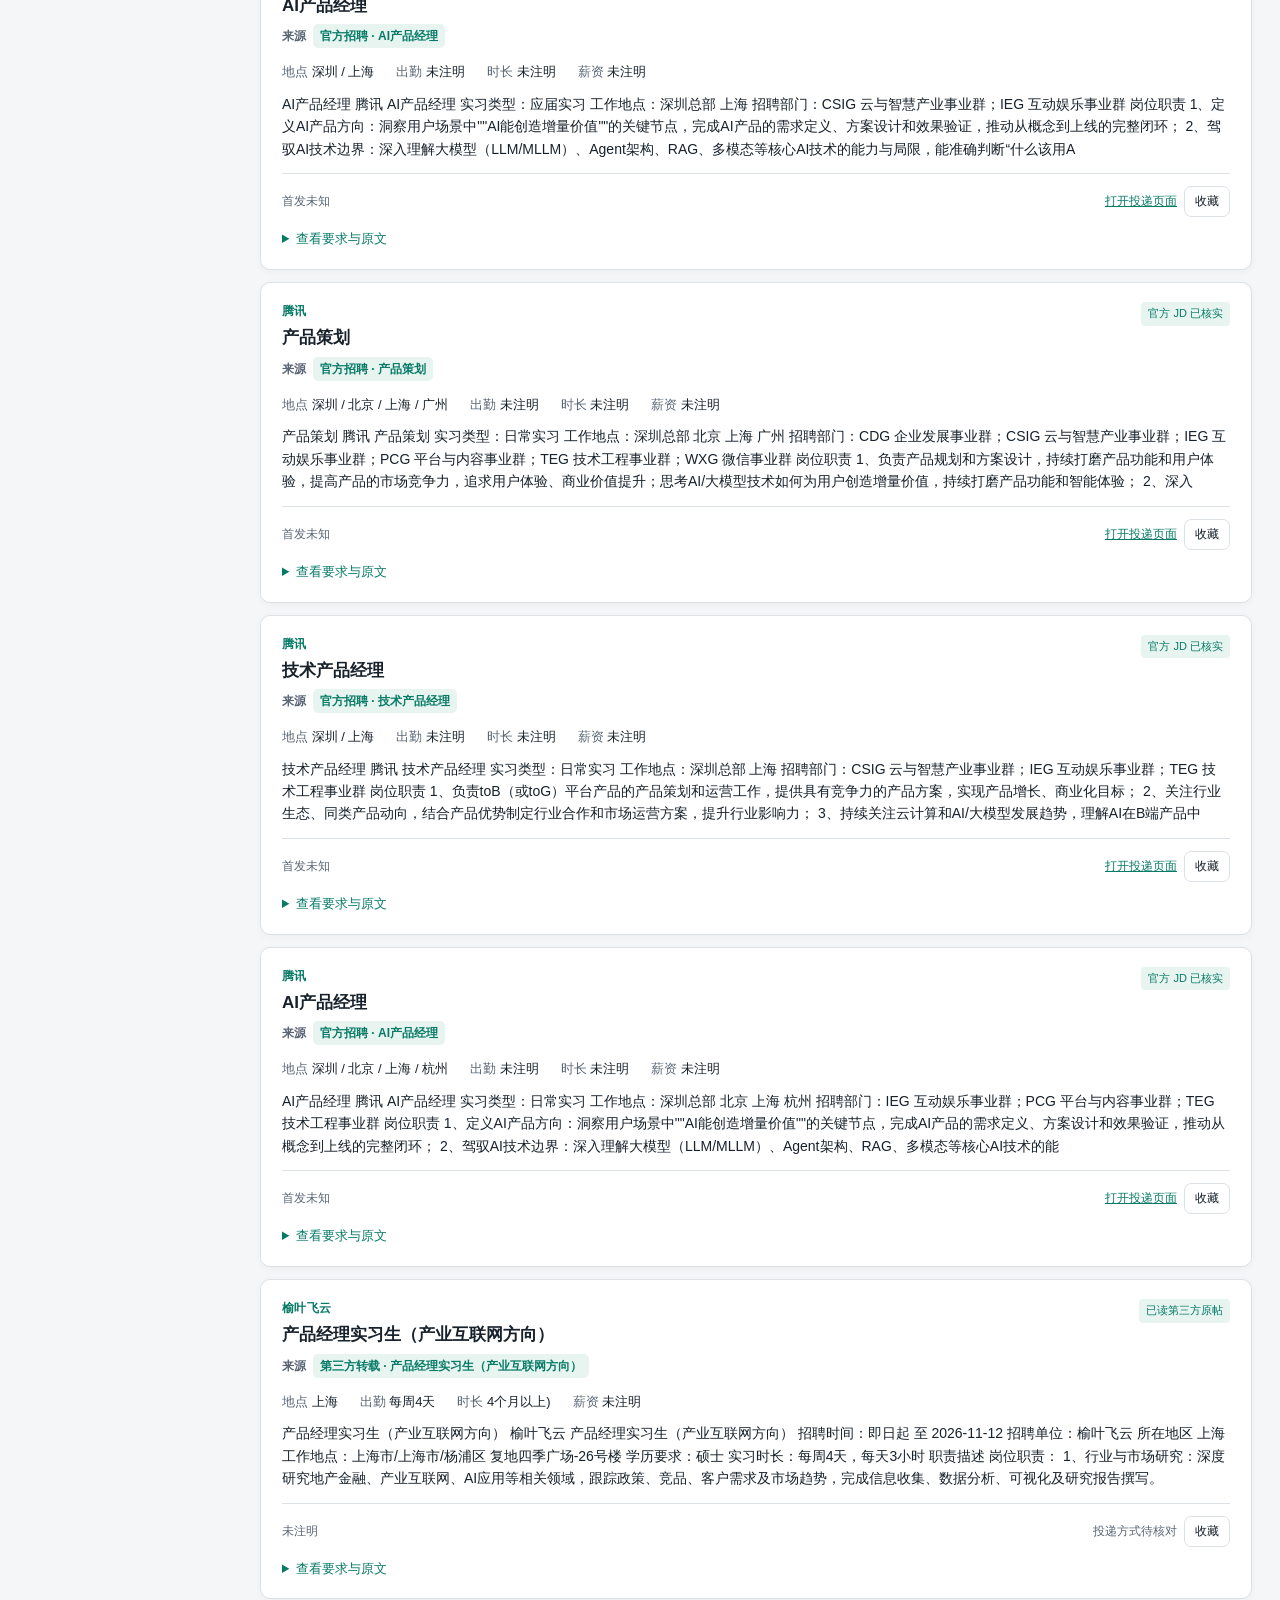
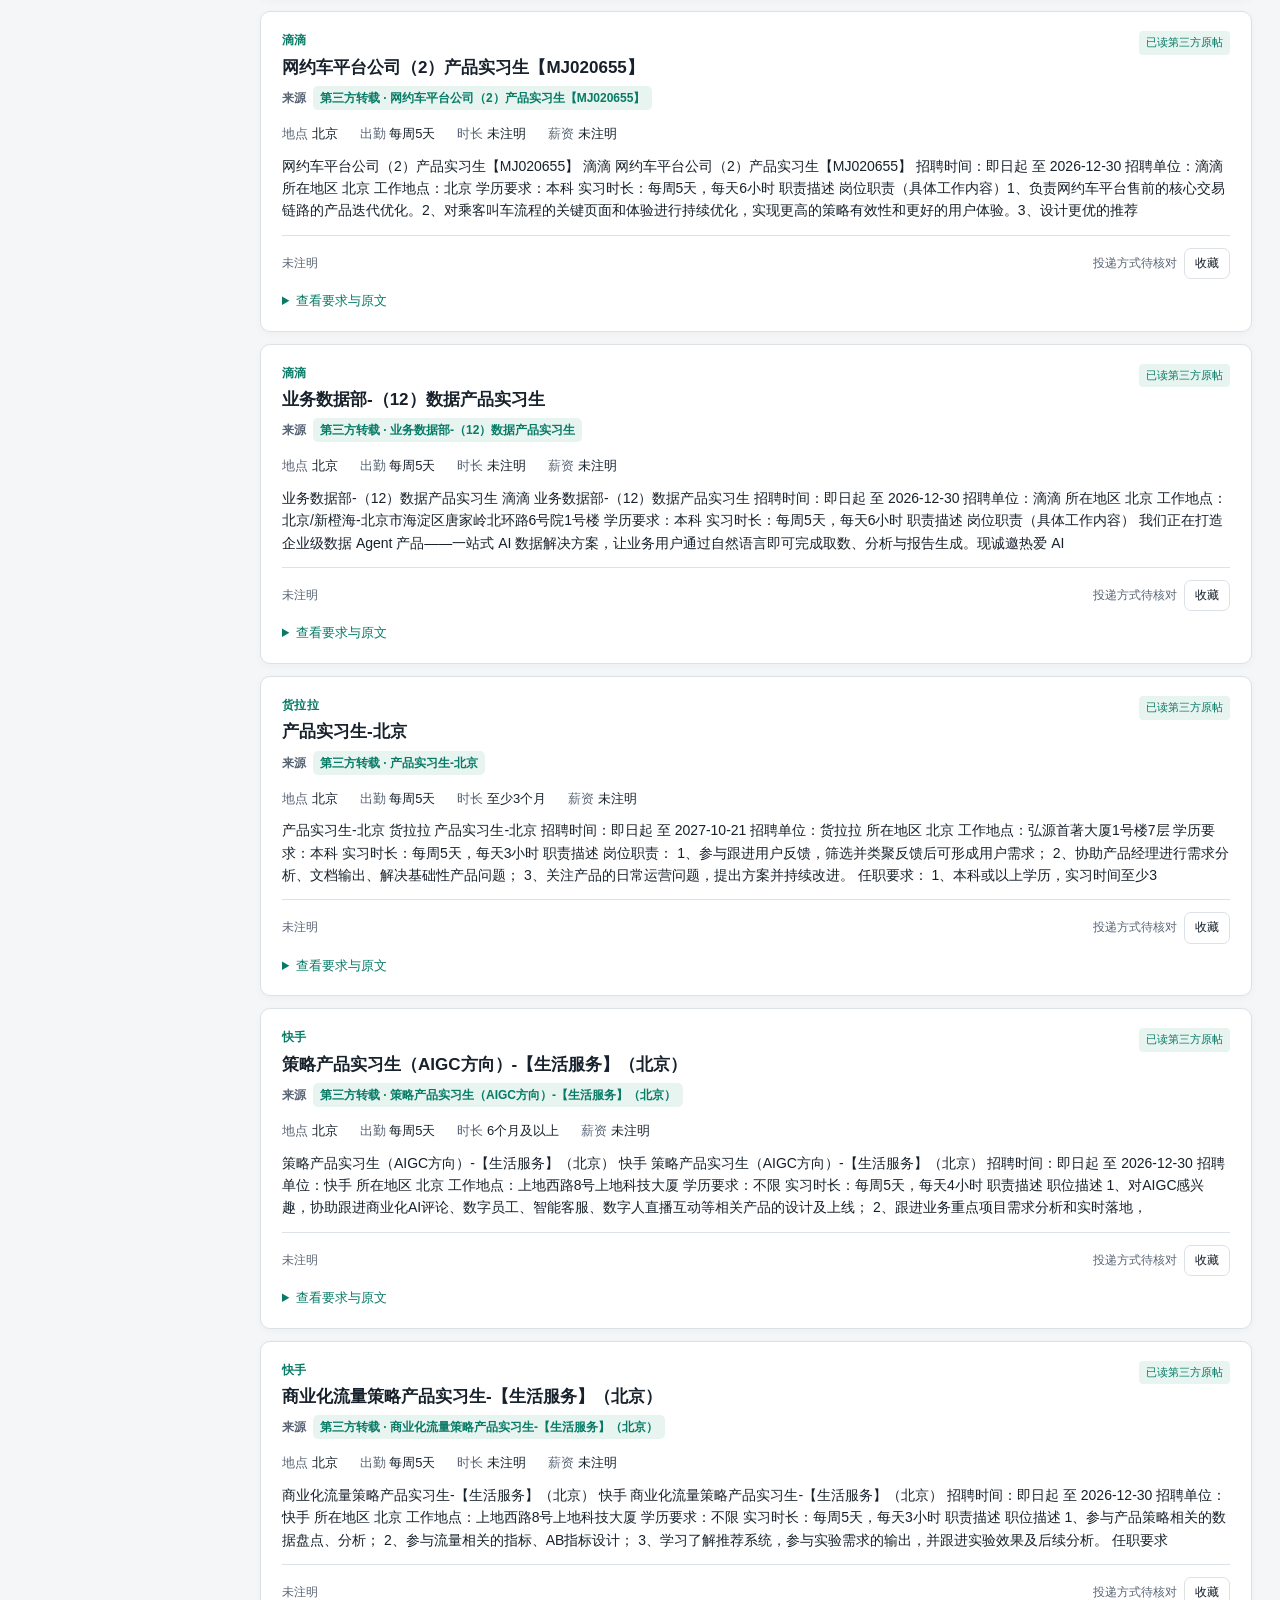
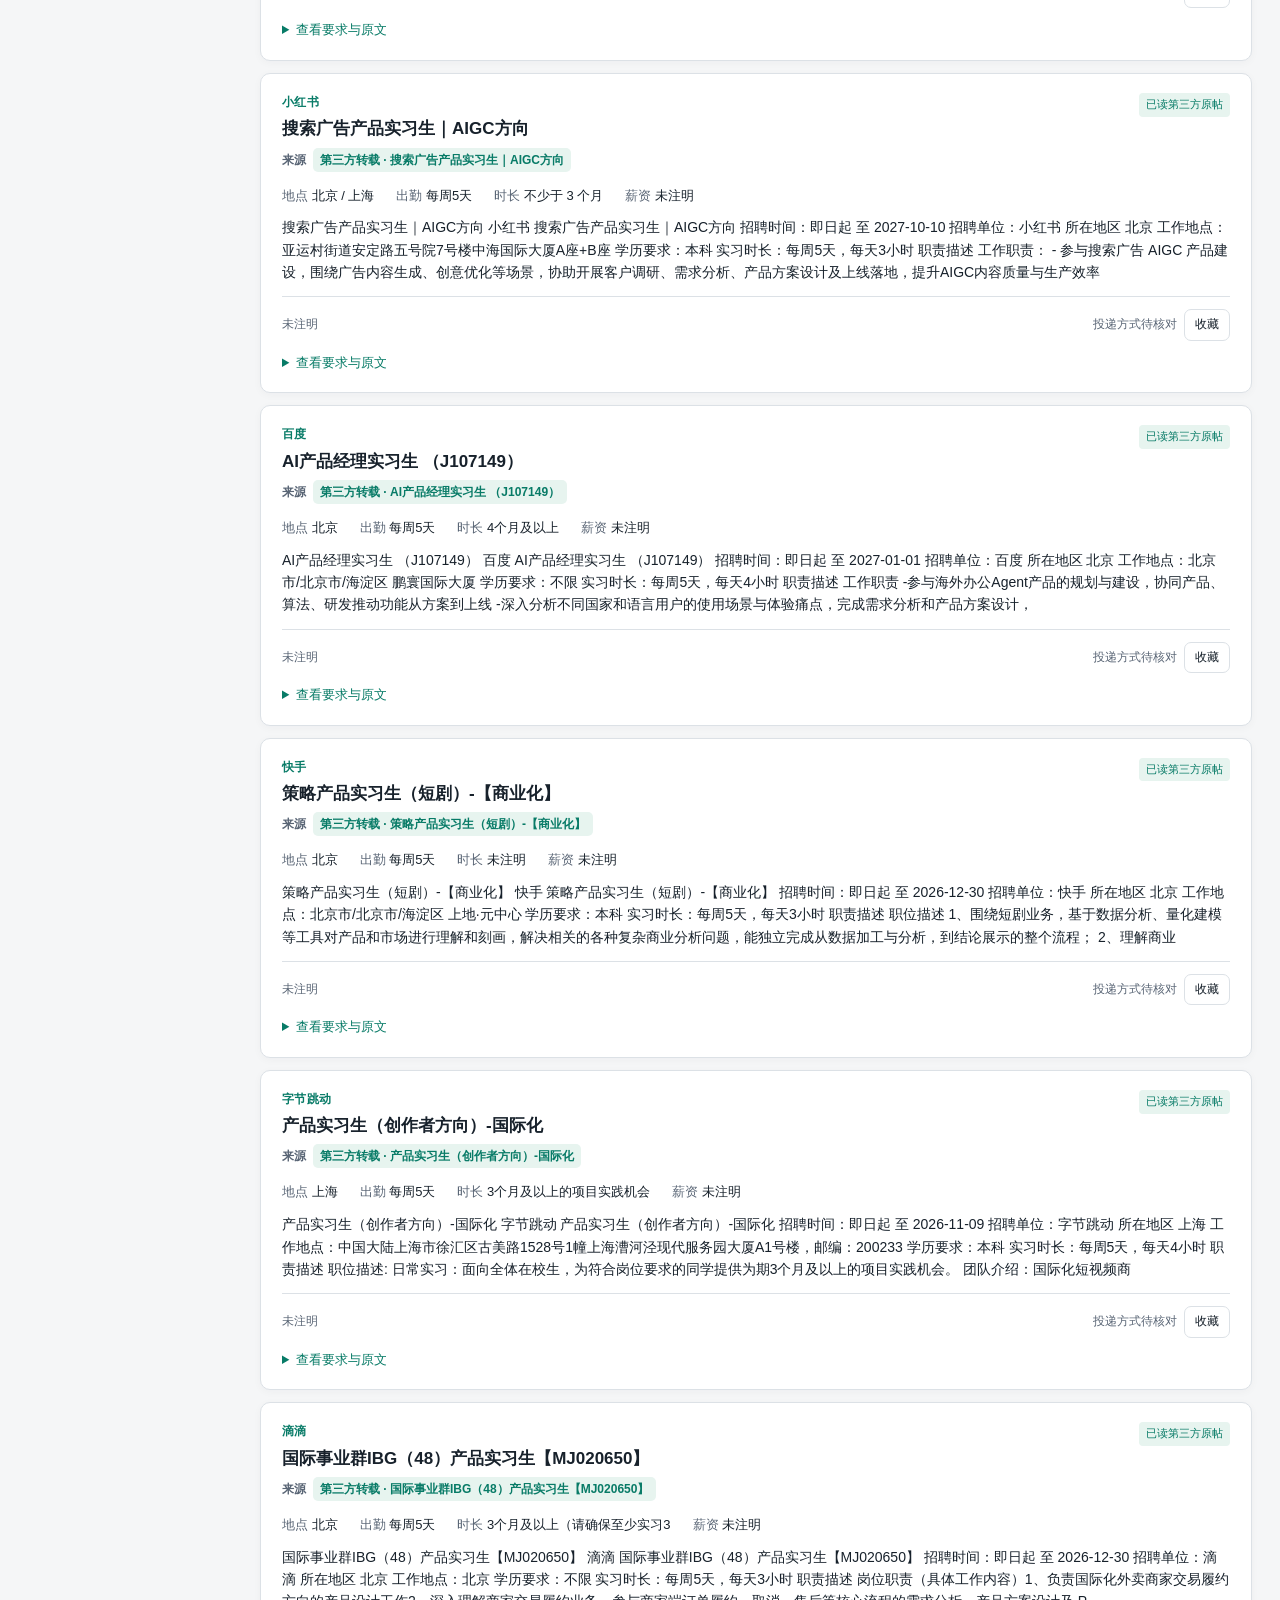
==== commit c9f9e2c0: "Publish recruitment snapshot 2026-11-12T15:39:05+08:00" ====
--- a/product.html
+++ b/product.html
@@ -7,7 +7,7 @@
 @media(max-width:800px){.shell{padding:18px 15px}header{align-items:flex-start;gap:10px}h1{font-size:22px}.header-actions button{font-size:12px;padding:7px}.runtime{max-width:140px}.statusline{gap:10px 20px;padding:10px}.workarea{grid-template-columns:1fr;gap:14px}.filters{display:grid;grid-template-columns:1fr 1fr;gap:10px}.filter-box{padding:10px}.filter-note{display:none}.card{padding:15px}.card-bottom{align-items:flex-start;flex-direction:column;gap:9px}.card-top{gap:8px}.badge{white-space:normal;max-width:90px}.pending-list{grid-template-columns:1fr}.nav button{padding:9px 12px}.source-tools{flex-wrap:wrap}.source-tools input{max-width:none}.facts{gap:6px 14px}.results-header{margin-top:0}}
 @media(prefers-reduced-motion:reduce){*{scroll-behavior:auto!important}}
 </style><link rel="stylesheet" href="./reading-queue.css?v=job-source"><script src="./reading-queue.js?v=job-source"></script><meta name="robots" content="noindex,nofollow"><meta name="referrer" content="no-referrer"><link rel="stylesheet" href="./publication.css"><script src="./publication.js"></script></head><body><a class="skip" href="#main">跳到岗位列表</a><div class="shell">
-<header><div><h1>实习雷达 <span class="muted" style="font-weight:400">/ 产品方向</span></h1><p class="subtitle" id="scope">已授权招聘来源 · 近一周</p></div><div class="header-actions"><a href="./">金融投研看板</a><button id="refresh" hidden disabled>后台更新</button><a id="mobilelink" hidden target="_blank" rel="noopener noreferrer">手机入口</a><div class="runtime" id="runtime"><span class="dot"></span>正在连接本地读取器</div></div></header><aside class="publication-bar" id="publication-status" role="status">正在读取保存时间…</aside>
+<header><div><h1>实习雷达 <span class="muted" style="font-weight:400">/ 产品方向</span></h1><p class="subtitle" id="scope">已授权招聘来源 · 近一周</p></div><div class="header-actions"><a id="finance-board" href="./">金融投研看板</a><button id="refresh" hidden disabled>后台更新</button><a id="mobilelink" hidden target="_blank" rel="noopener noreferrer">手机入口</a><div class="runtime" id="runtime"><span class="dot"></span>正在连接本地读取器</div></div></header><aside class="publication-bar" id="publication-status" role="status">正在读取保存时间…</aside>
 <div class="statusline" id="stats" aria-label="扫描范围"></div><p class="notice" id="notice"></p>
 <nav id="decision-entry" class="rq-decisions" aria-label="岗位决策与补读"></nav><nav class="nav" aria-label="看板视图" role="tablist"><button role="tab" aria-selected="true" data-tab="jobs" id="tab-jobs" aria-controls="jobs">岗位</button><button role="tab" aria-selected="false" data-tab="sources" id="tab-sources" aria-controls="sources">来源覆盖</button><button role="tab" aria-selected="false" data-tab="pending" id="tab-pending" aria-controls="pending">补读速览</button></nav>
 <main id="main" tabindex="-1"><div id="loaderror" class="error" hidden></div><section id="jobs" role="tabpanel" aria-labelledby="tab-jobs"><div class="workarea"><aside class="filters" aria-label="筛选岗位"><div class="filter-box"><div class="small" style="padding:0 9px 6px">信息状态</div><button class="category" data-category="verified" aria-pressed="true"><span>产品岗位</span><span class="count" id="n-verified">0</span></button><button class="category" data-category="lead" aria-pressed="false"><span>待补充线索</span><span class="count" id="n-lead">0</span></button><button class="category" data-category="adjacent" aria-pressed="false"><span>相关机会</span><span class="count" id="n-adjacent">0</span></button><button class="category" data-category="saved" aria-pressed="false"><span>我的收藏</span><span class="count" id="n-saved">0</span></button></div><div class="filter-box"><label for="query">公司 / 岗位 / 技能</label><input id="query" type="search" placeholder="如：快手、AI、SQL"><label for="city">城市</label><select id="city"><option value="">全部城市</option><option>北京</option><option>上海</option><option>地点未注明</option></select><label for="direction">方向</label><select id="direction"><option value="">全部产品方向</option><option>AI / 技术产品</option><option>策略产品</option><option>增长产品</option><option>数据产品</option><option>产品经理</option></select><button class="clear" id="clear">清空筛选</button></div><p class="small filter-note">每条都保留来源、原文和缺失字段。条目数代表招聘信息，原文未写 HC 人数时不作推测。</p></aside><div><div class="results-header"><span id="resultcount" role="status" aria-live="polite">正在读取…</span><label>排序 <select id="sort"><option value="new">最新发布</option><option value="company">按公司</option></select></label></div><div id="cards" class="cards"></div></div></div></section>
@@ -33,6 +33,9 @@
  document.querySelectorAll('[data-category]').forEach(b=>b.setAttribute('aria-pressed','false'));
  renderJobs();$('query').focus({preventScroll:true});$('jobs').scrollIntoView({block:'start'})
 })}
+if(location.protocol==='http:'&&location.port==='18936'&&['127.0.0.1','localhost','[::1]'].includes(location.hostname)&&!window.RadarPublication){
+ $('finance-board').textContent='优先看 · 金融与产品';
+}
 function openLinkedJob(){
  if(!requestedJob)return;
  const job=DATA.jobs.find(item=>item.id===requestedJob);requestedJob=null;
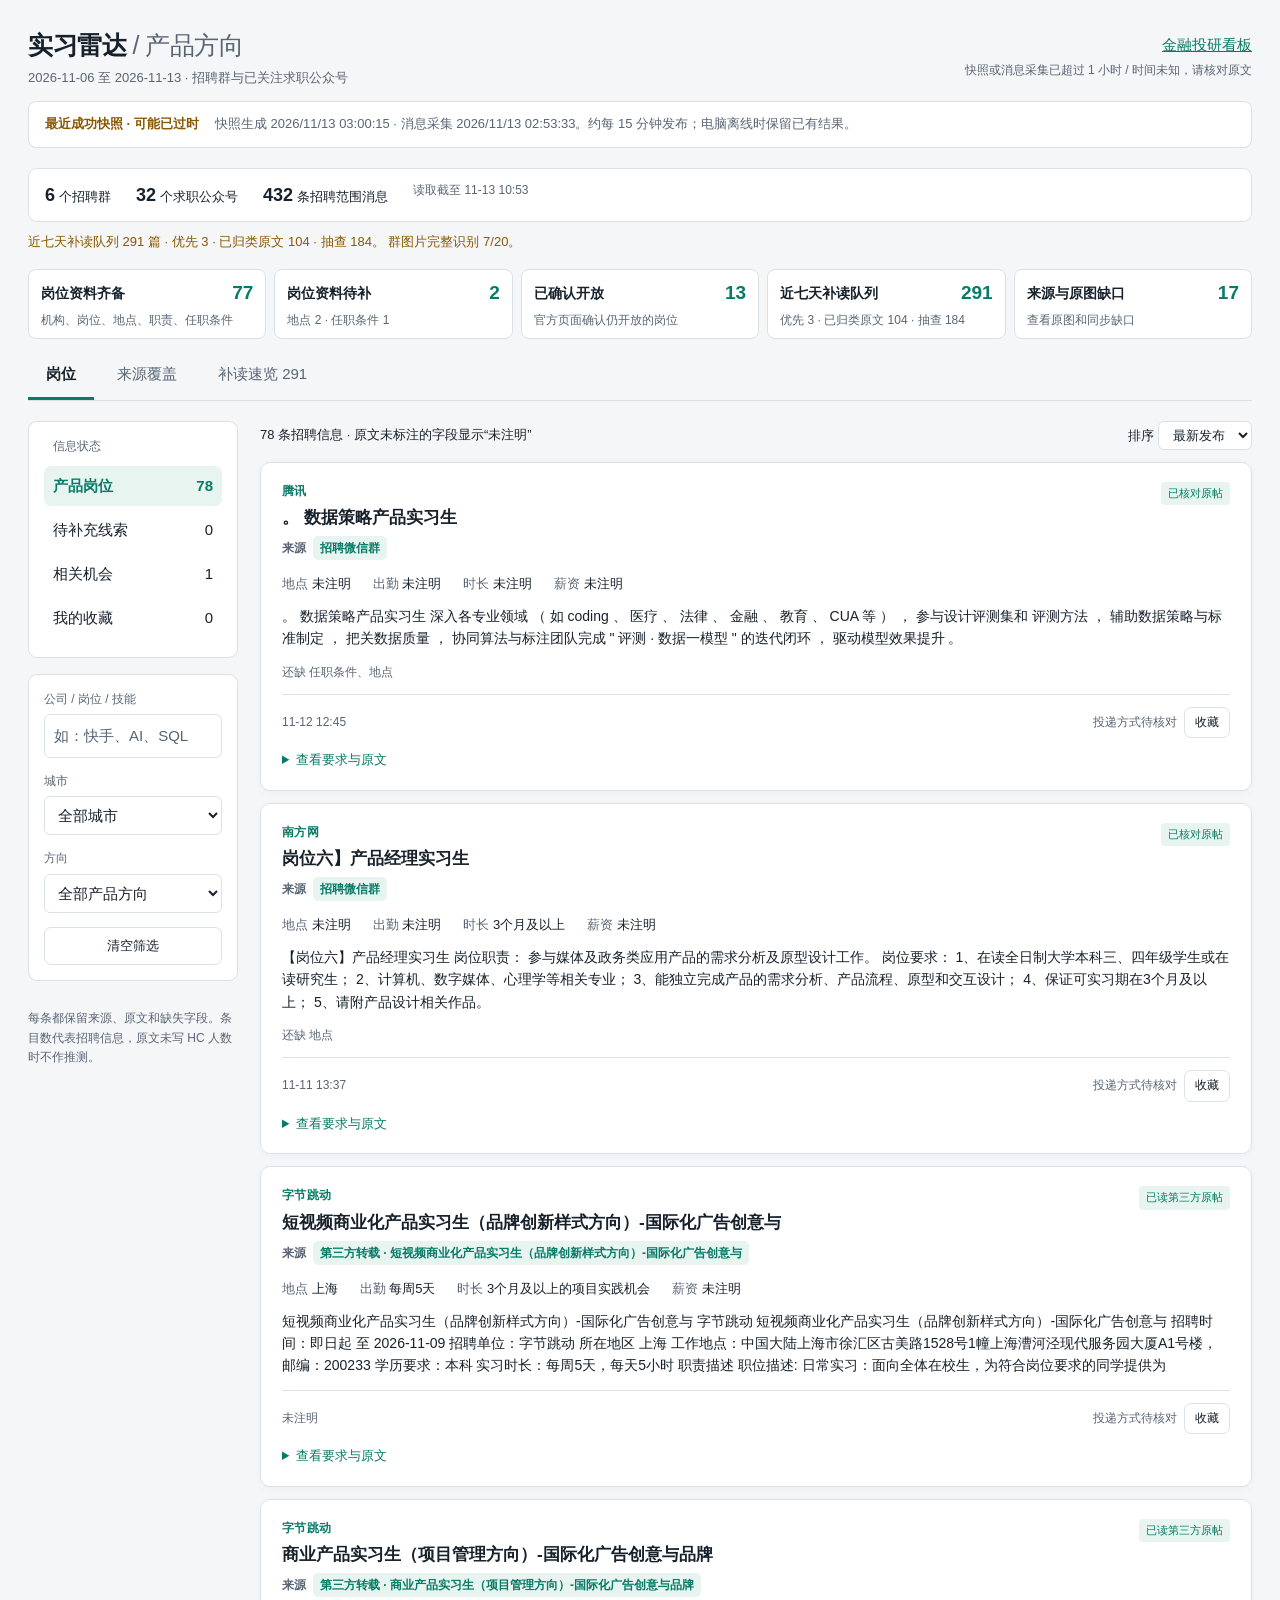
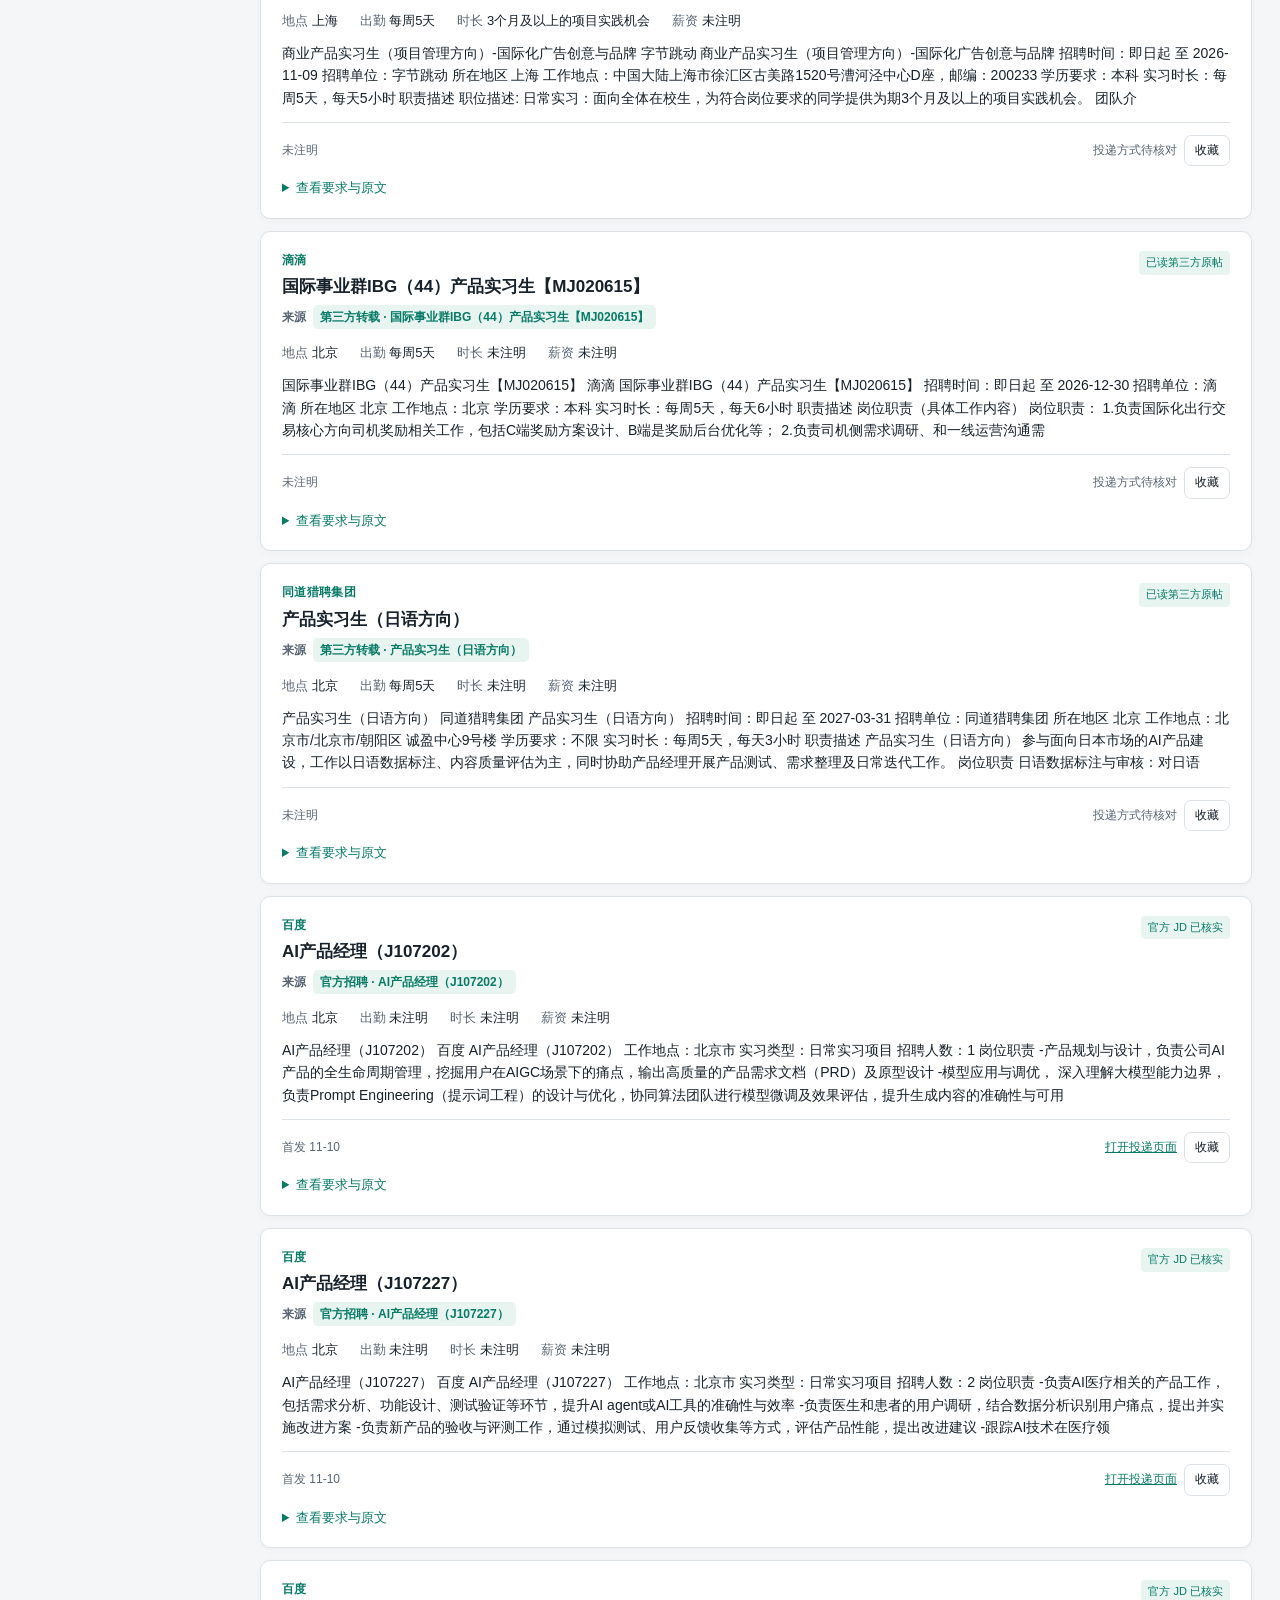
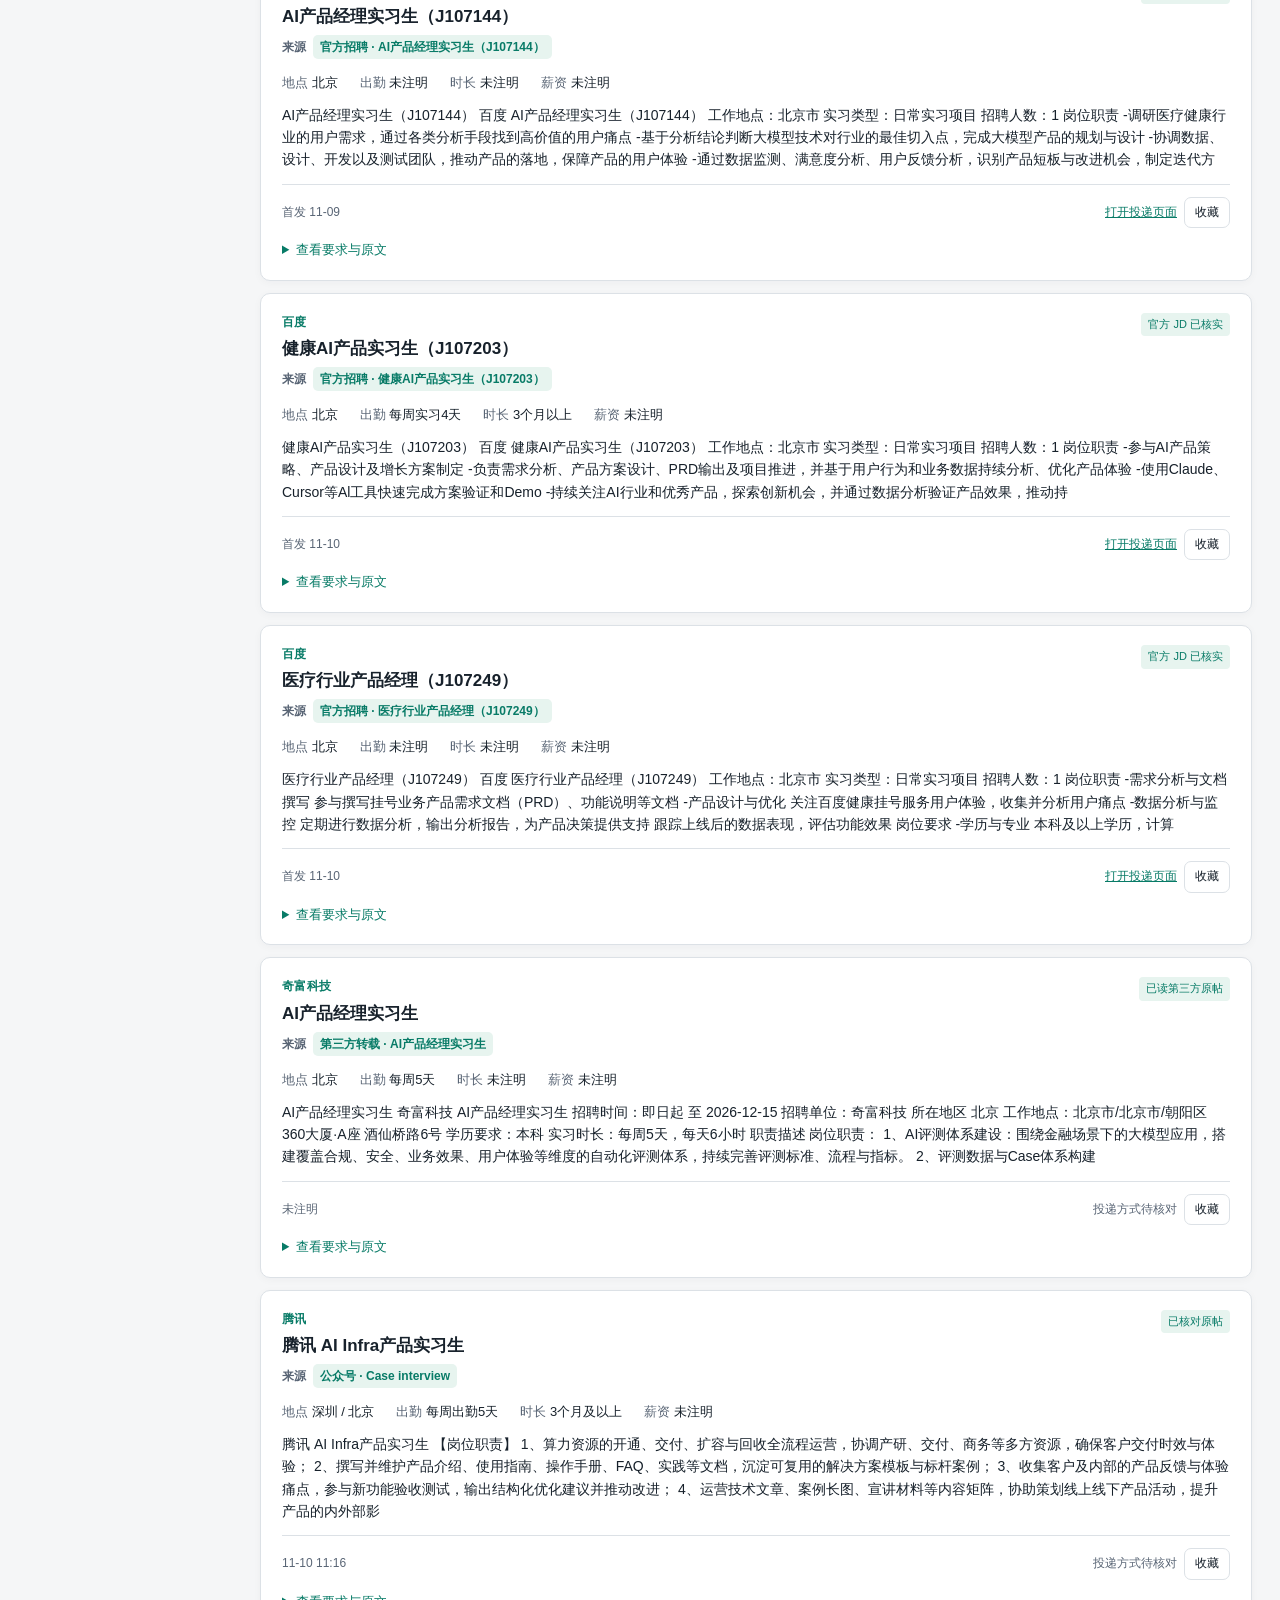
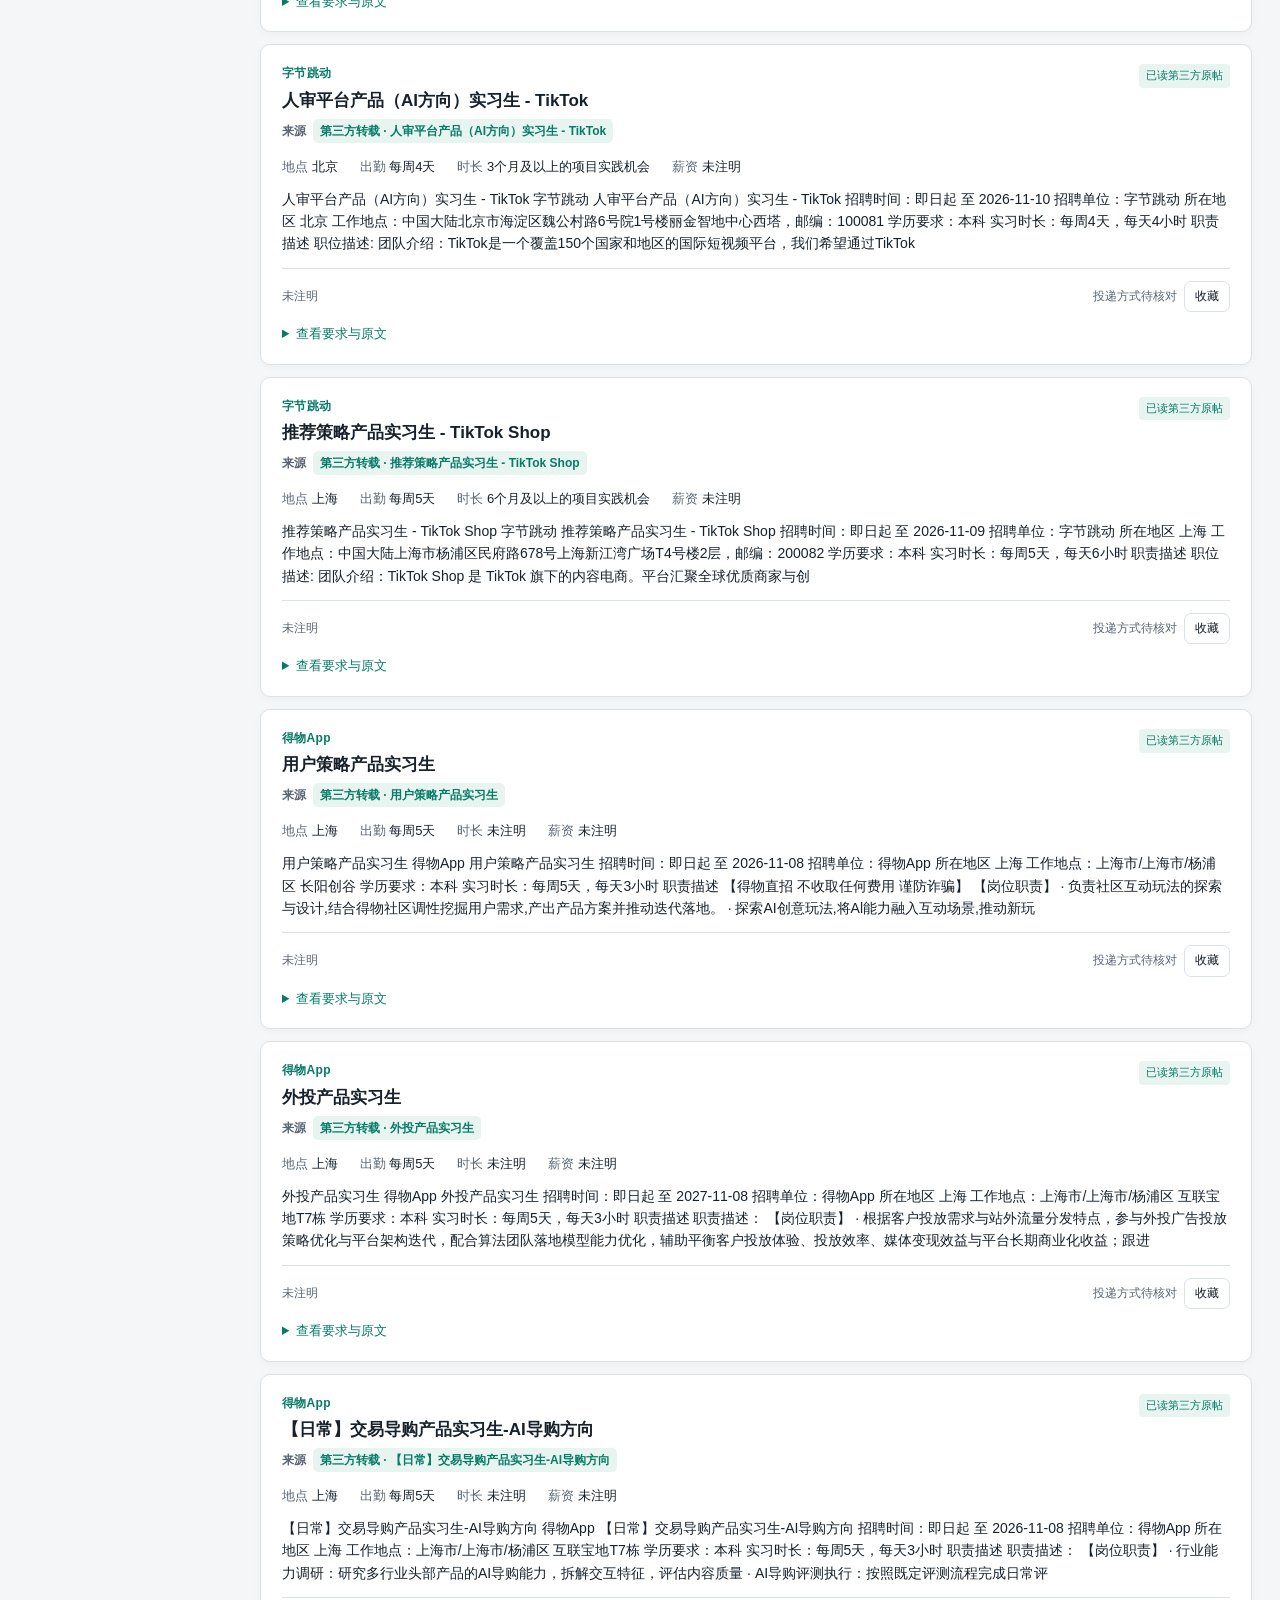
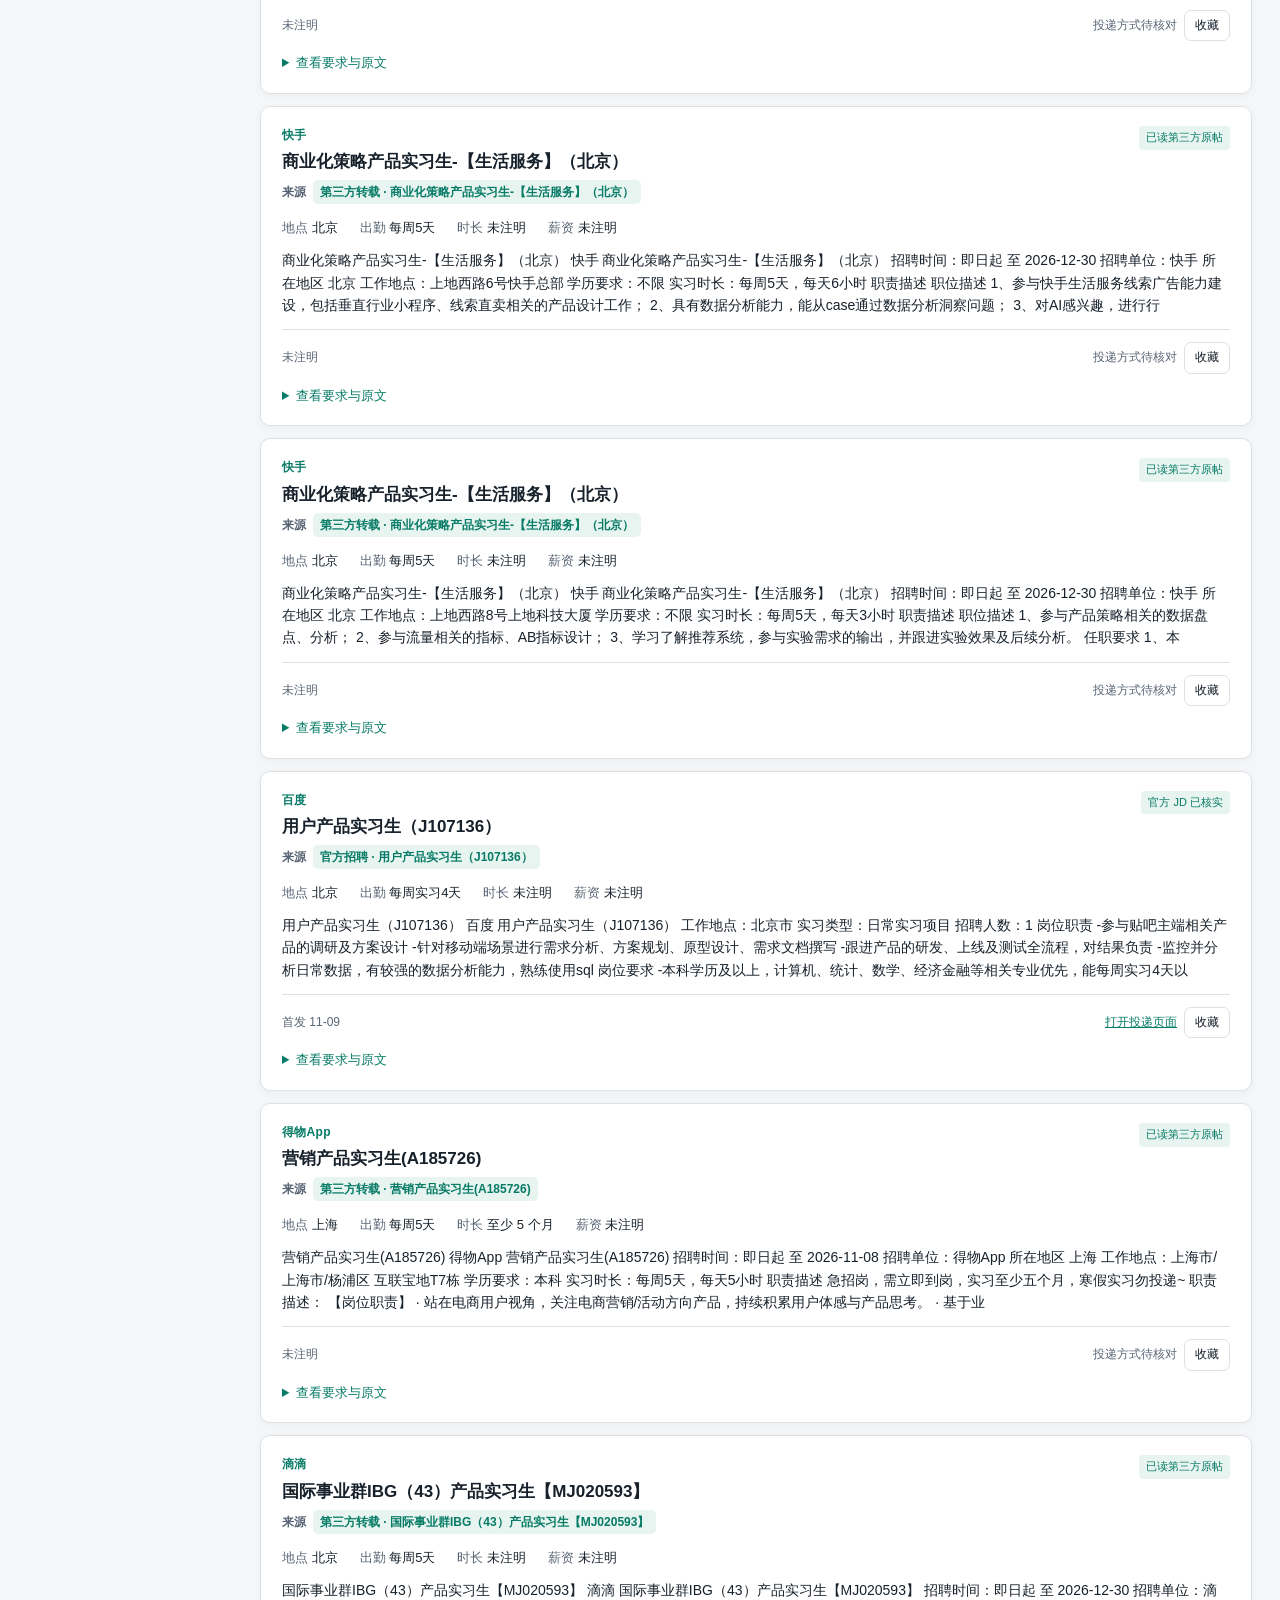
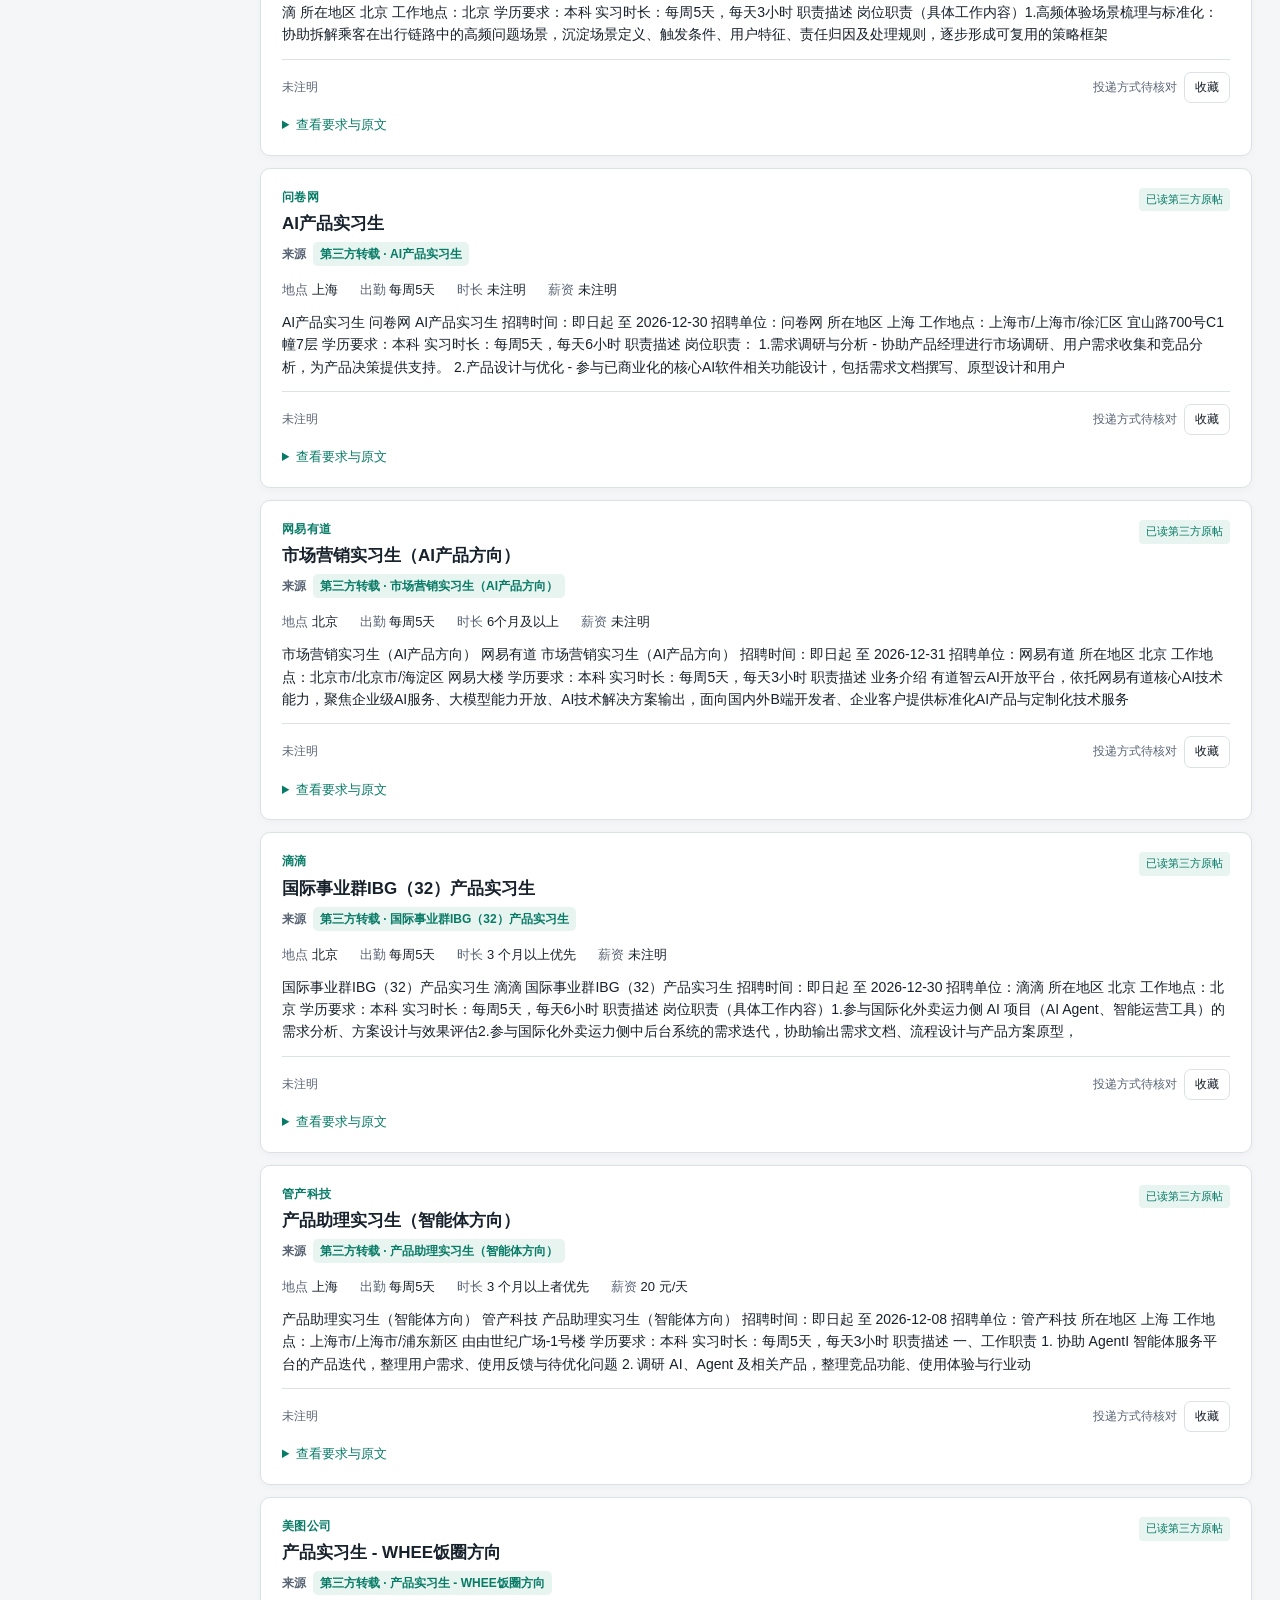
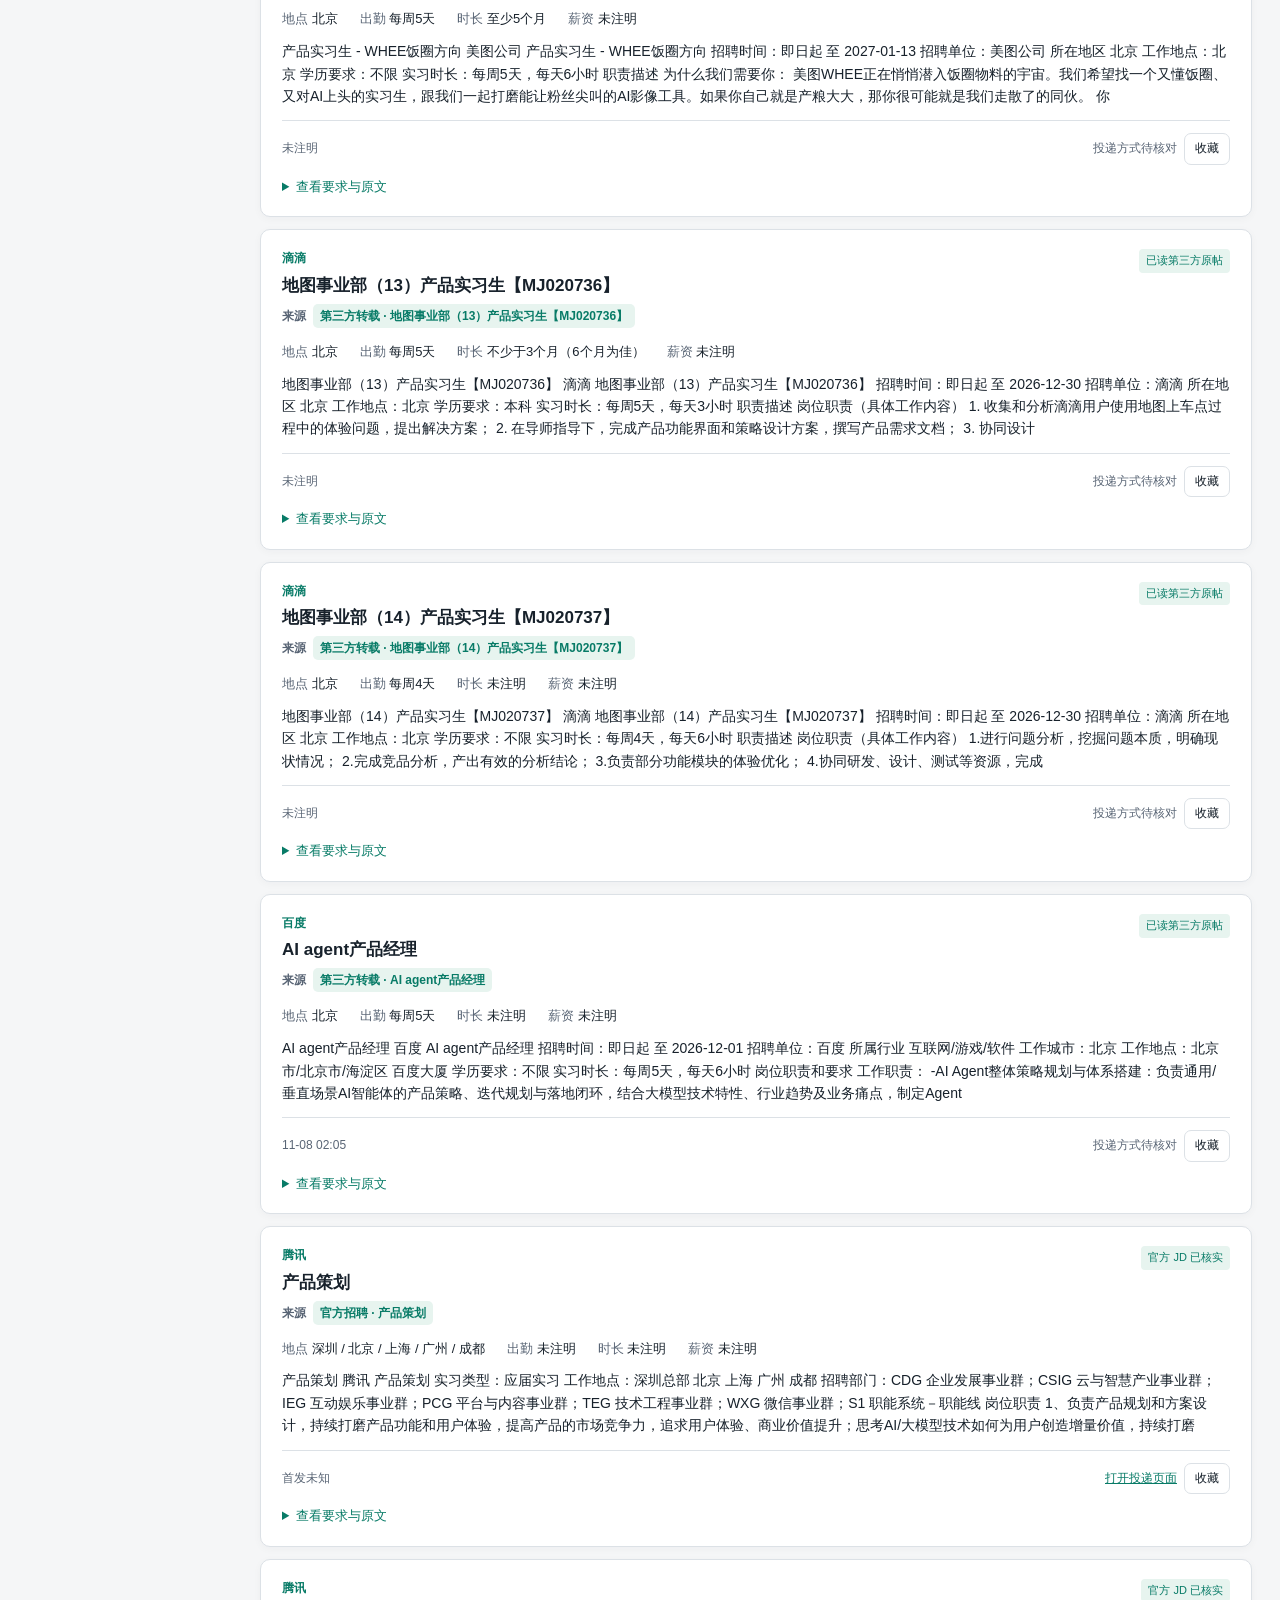
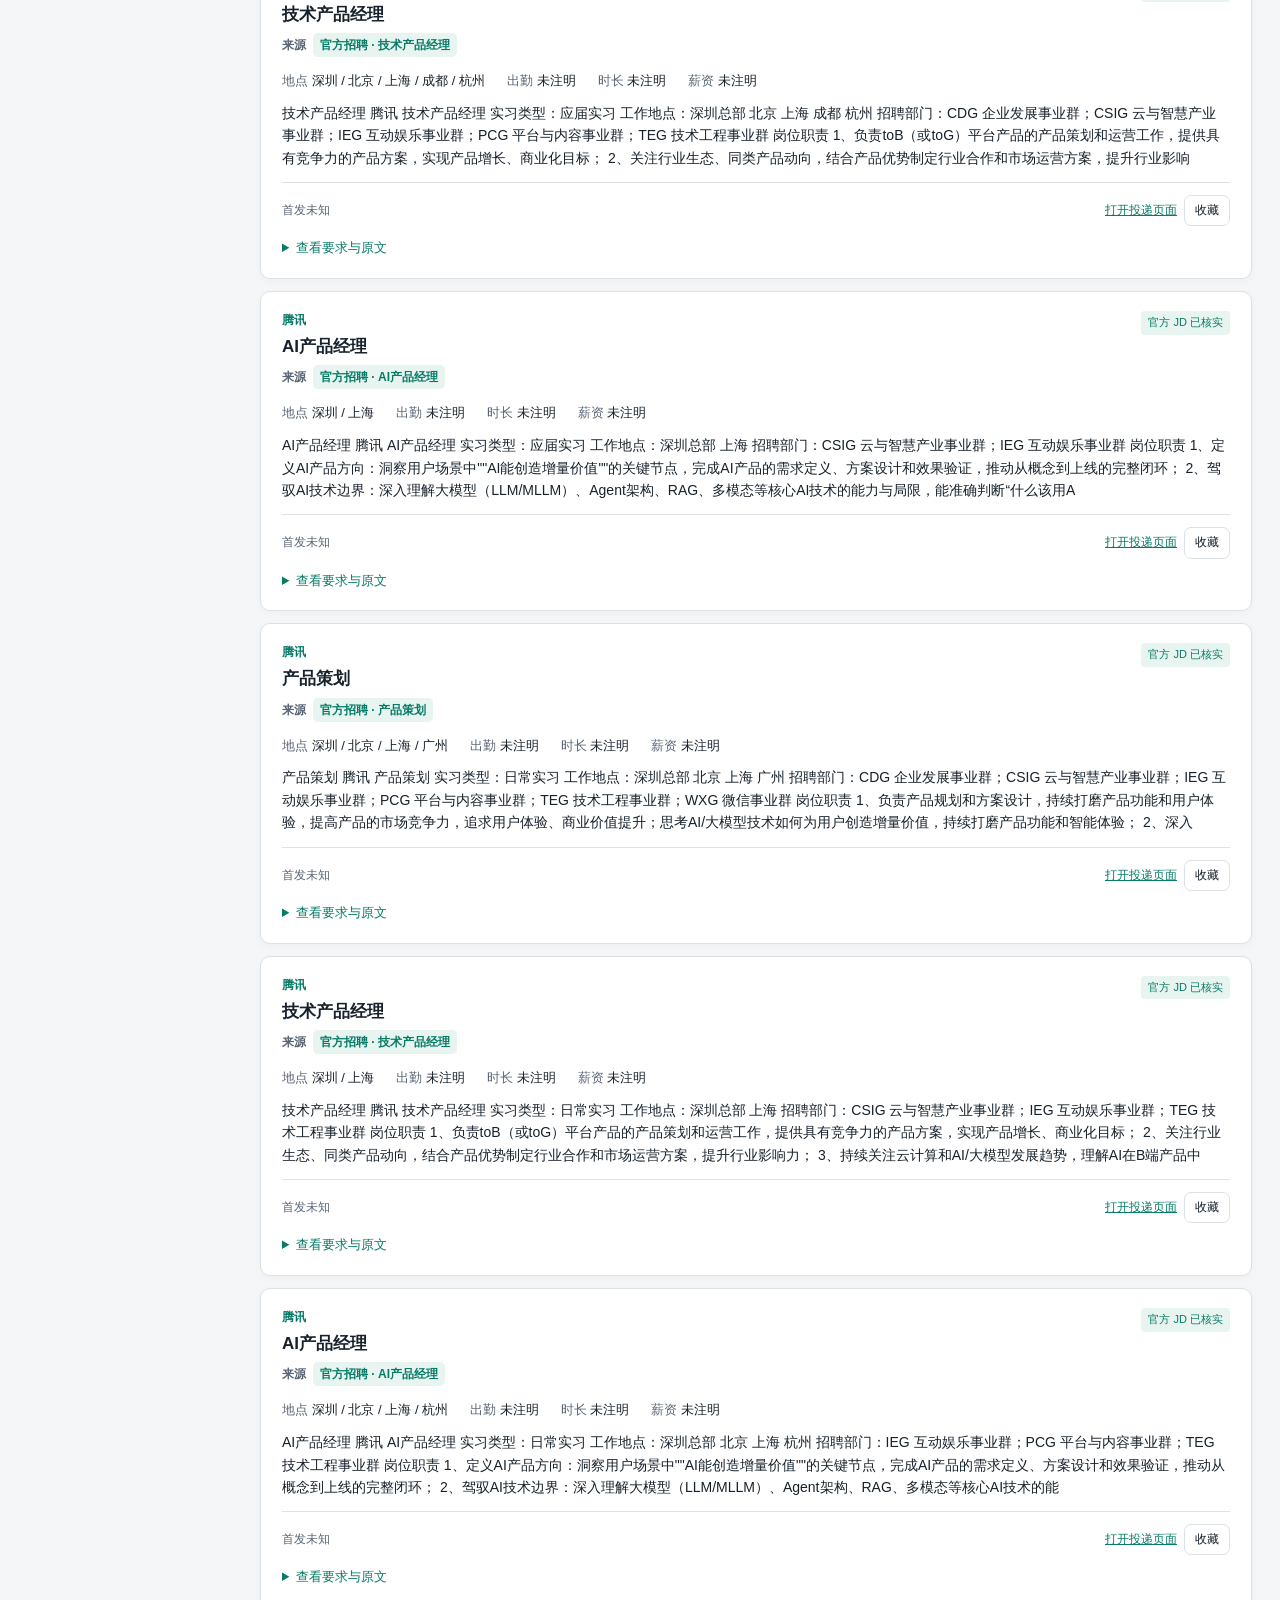
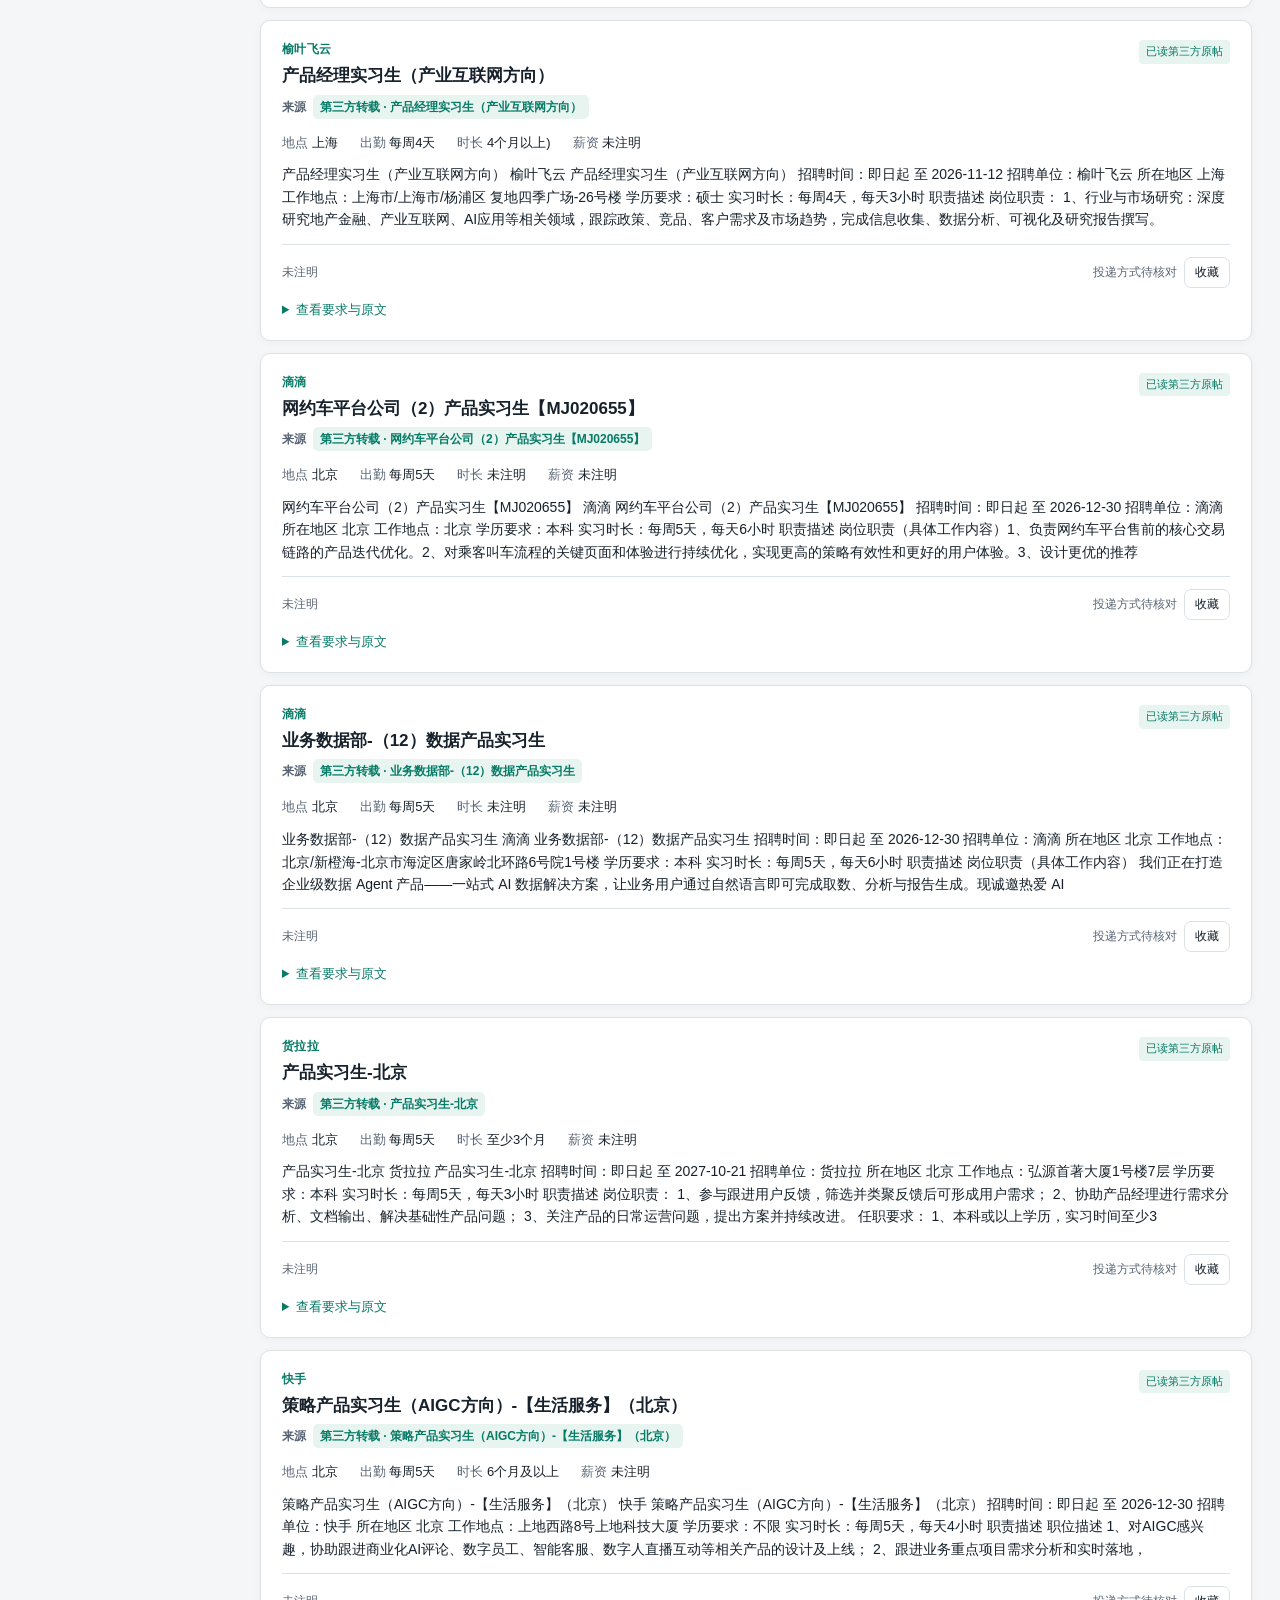
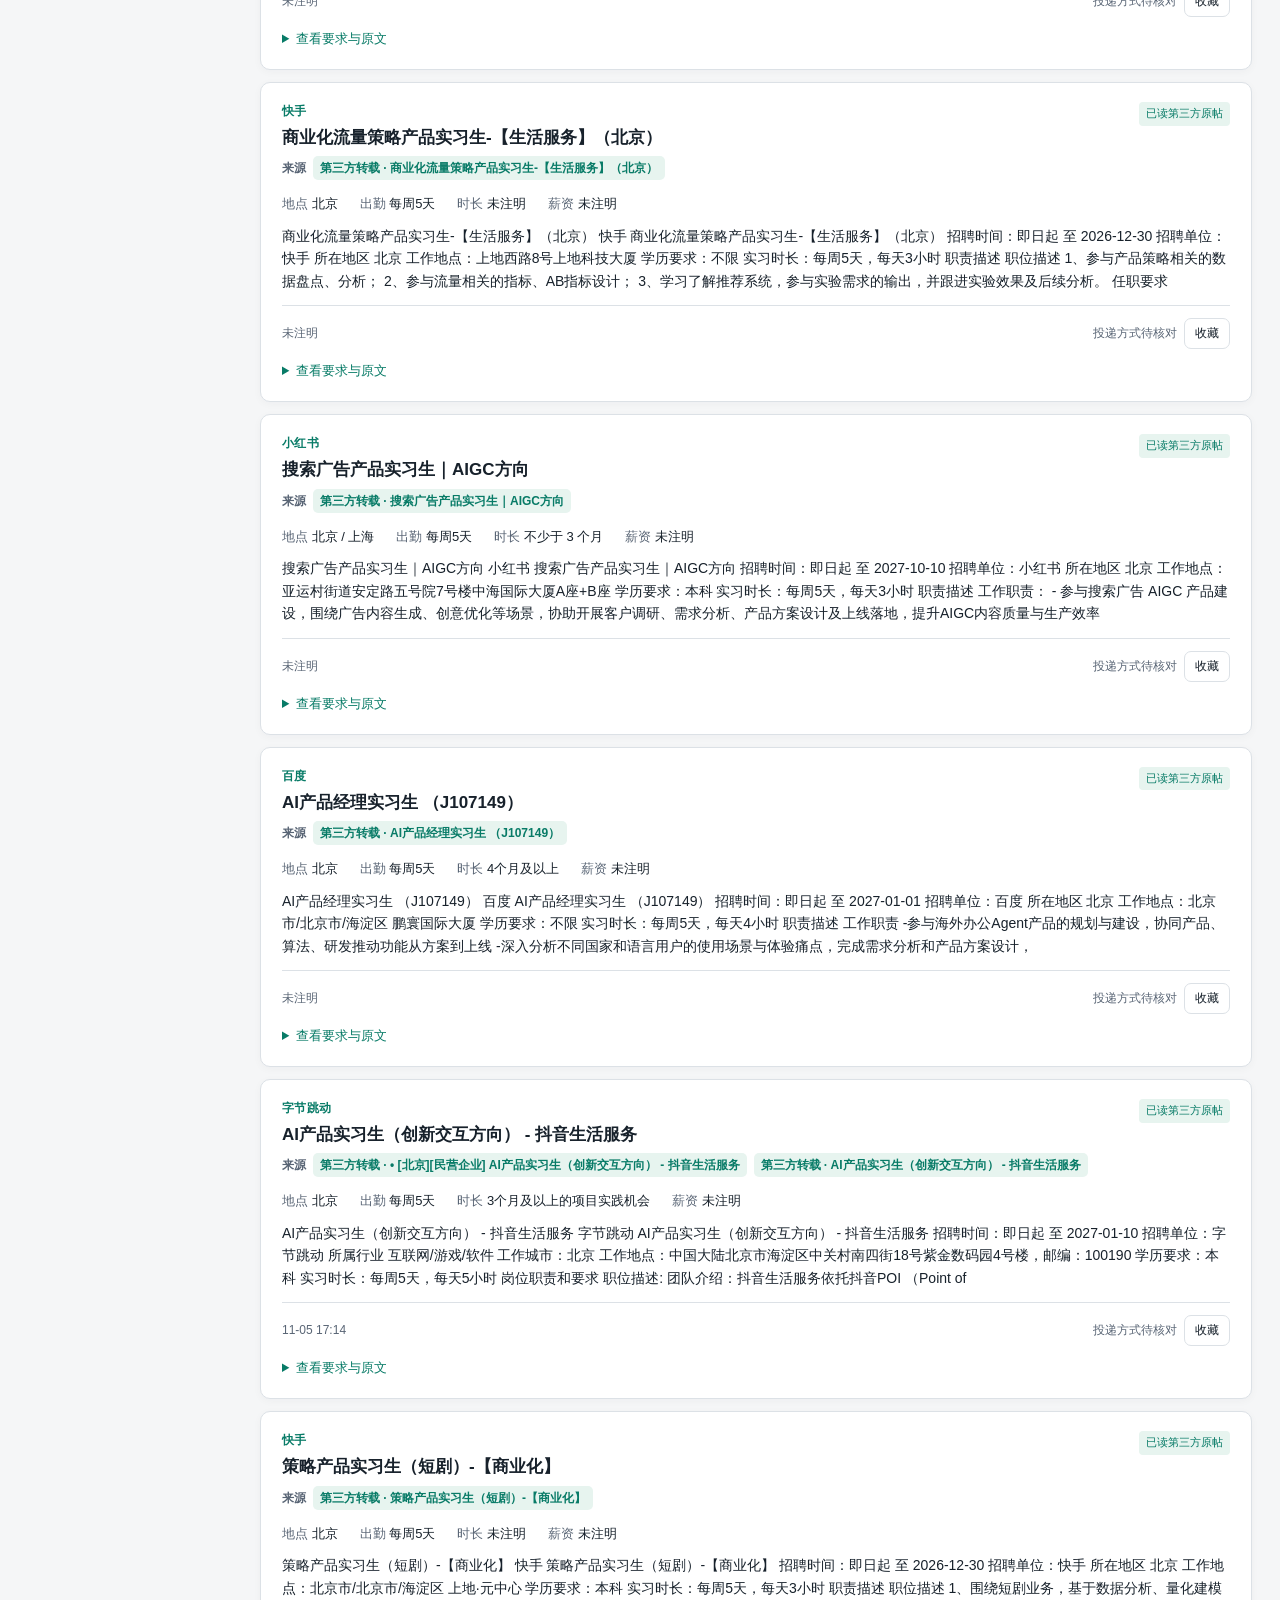
==== commit 095eee37: "Publish recruitment snapshot 2026-11-13T11:00:15+08:00" ====
--- a/product.html
+++ b/product.html
@@ -22,7 +22,7 @@
 function renderJobs(){if(!DATA)return;counts();const query=$('query').value.trim().toLowerCase();const decision=({today:ReadingQueue.decisionToday,ready:ReadingQueue.decisionReady,information_gaps:ReadingQueue.decisionNeedsInformation,new_ready:ReadingQueue.decisionNew,open:ReadingQueue.decisionOpen})[decisionMode];let list=DATA.jobs.filter(j=>(decision?decision(j):category==='saved'?saved.has(j.id):j.category===category)&&(!$('city').value||(j.cities||String(j.city||'').split(' / ')).includes($('city').value)||(!j.city&&$('city').value==='地点未注明'))&&(!$('direction').value||j.direction===$('direction').value)&&(!query||[j.company,j.title,j.summary,...j.requirements].join(' ').toLowerCase().includes(query)));if($('sort').value==='company')list.sort((a,b)=>a.company.localeCompare(b.company,'zh-CN'));$('resultcount').textContent=`${list.length} 条招聘信息 · ${decisionMode==='new_ready'?'今日新增可判断':decisionMode==='open'?'已确认开放':decisionMode==='today'?'今日值得看':decisionMode==='ready'?'岗位资料齐备':decisionMode==='information_gaps'?'岗位资料待补':category==='lead'?'按标题或卡片归类，详见原文':'原文未标注的字段显示“未注明”'}`;$('cards').replaceChildren();if(!list.length){const e=h('div','empty');e.append(h('h3','','没有匹配的岗位'),h('p','muted','试试清空筛选，或切换信息状态。'));$('cards').append(e);return}for(const j of list){const card=h('article','card');card.id='job-'+j.id;const top=h('div','card-top'),title=h('div');title.append(h('div','company',j.company),h('h3','',j.title));top.append(title,h('span','badge'+(j.category==='lead'?' warn':''),j.category==='lead'?'信息待补充':j.official_verified?'官方 JD 已核实':j.category==='adjacent'?'智能硬件相关':j.source_kind==='第三方平台/转发'?'已读第三方原帖':'已核对原帖'));card.append(top,ReadingQueue.sourceRow([{id:j.source_id,name:j.source_name,kind:j.source_kind,wechat_kind:j.source_wechat_kind,url:j.source_url},...(j.additional_sources||[])],DATA));const facts=h('div','facts');fact(facts,'地点',j.city);fact(facts,'出勤',j.days);fact(facts,'时长',j.months);fact(facts,'薪资',j.salary);card.append(facts,h('p','summary',j.summary));const missingProof=ReadingQueue.decisionMissing(j);if(missingProof.length)card.append(h('p','small','还缺 '+missingProof.join('、')));const bottom=h('div','card-bottom');bottom.append(h('div','source',`${j.published_at?'首发 '+when(j.published_at):j.official_verified?'首发未知':when(j.posted_at)}`));const acts=h('div','actions');if(j.application_url){const apply=h('a','','打开投递页面');apply.href=j.application_url;apply.target='_blank';apply.rel='noopener noreferrer';acts.append(apply)}if(j.email){const copy=h('button','primary','复制投递邮箱');copy.setAttribute('aria-label','复制 '+j.company+' '+j.title+' 的投递邮箱');copy.onclick=async()=>{try{await navigator.clipboard.writeText(j.email);toast('已复制：'+j.email)}catch{toast('复制失败，可在详情中选取邮箱')}};acts.append(copy)}else if(!j.application_url){acts.append(h('span','small','投递方式待核对'))}const save=h('button','',saved.has(j.id)?'已收藏':'收藏');save.setAttribute('aria-pressed',saved.has(j.id));save.onclick=()=>{saved.has(j.id)?saved.delete(j.id):saved.add(j.id);localStorage.setItem('internship-saved',JSON.stringify([...saved]));renderJobs()};acts.append(save);bottom.append(acts);card.append(bottom);const det=h('details');det.append(h('summary','','查看要求与原文'));const body=h('div','detailbody');if(j.requirements.length){const ul=h('ul');j.requirements.forEach(r=>ul.append(h('li','',r)));body.append(ul)}if(j.email)body.append(h('p','mail','投递邮箱：'+j.email));if(j.application_note)body.append(h('p','',j.application_note));if(j.last_verified_at)body.append(h('p','small','最后核验 '+when(j.last_verified_at)));if(j.changes?.length)body.append(h('p','small','JD 有变化 · '+when(j.changes.at(-1).at)));body.append(h('p','small','HC 人数 '+(j.hc_count??'未注明')+' · 截止 '+(j.deadline||'未注明')+' · '+(j.opening_status||j.review)));if(j.source_url){const a=h('a','','打开来源原文');a.href=j.source_url;a.target='_blank';a.rel='noopener noreferrer';body.append(a)}if(j.additional_sources?.length){const list=h('ul');for(const r of j.additional_sources){const item=h('li','small');item.append(document.createTextNode([ReadingQueue.sourceLabel(r,DATA),r.time&&when(r.time)].filter(Boolean).join(' · ')));if(r.url){const a=h('a','','打开转载');a.href=r.url;a.target='_blank';a.rel='noopener noreferrer';item.append(' · ',a)}list.append(item)}body.append(h('p','small','转载出处'),list)}const original=h('pre','original',j.original);original.tabIndex=0;original.setAttribute('aria-label','消息原文，可滚动');body.append(original,h('p','small','原帖索引：'+j.message_id));det.append(body);card.append(det);$('cards').append(card)}}
 function renderSources(){if(!DATA)return;const list=($('sourcekind').value==='group'?DATA.groups:DATA.accounts).filter(s=>s.name.toLowerCase().includes($('sourcequery').value.trim().toLowerCase()));$('sourcebody').replaceChildren();for(const s of list){const tr=h('tr');[s.name,s.message_count,s.image_pending,s.status].forEach(t=>tr.append(h('td','',String(t))));$('sourcebody').append(tr)}$('sourcecount').textContent=`显示 ${list.length} 个来源 · 本机覆盖状态截至 ${when(DATA.collected_at)}`}
 function renderPending(){if(DATA)ReadingQueue.mount($('reading-panel'),DATA.reading_queue,DATA.image_issues||[])}
-function render(){const c=DATA.coverage;$('scope').textContent=`${DATA.window_start.slice(0,10)} 至 ${DATA.window_end.slice(0,10)} · 招聘群与已关注求职公众号`;$('stats').replaceChildren();for(const [n,label] of [[c.groups,'个招聘群'],[c.followed_accounts,'个求职公众号'],[c.messages,'条招聘范围消息']]){const s=h('span','stat');s.append(h('strong','',String(n)),document.createTextNode(label));$('stats').append(s)}$('stats').append(h('span','small','读取截至 '+when(DATA.collected_at)));const backlog=ReadingQueue.weekQueue(DATA.reading_queue);$('tab-pending').textContent=backlog?`补读速览 ${backlog.total}`:'补读速览';$('notice').textContent=`${backlog?`近七天补读队列 ${backlog.total} 篇 · 优先补读 ${backlog.priority} · 限量抽查 ${backlog.sample}。`:'补读清单暂不可用。'} 群图片完整识别 ${c.images_read}/${c.images_total}。`;$('footer').textContent='后台每 5 分钟检查新消息，正文、图片独立补读并抽取去重；登录 Windows 后自动启动及恢复进程。电脑需开机联网且微信有本地记录。共享页仅展示招聘信息，电脑开机联网时自动更新。';renderJobs();renderSources();renderPending();
+function render(){const c=DATA.coverage;$('scope').textContent=`${DATA.window_start.slice(0,10)} 至 ${DATA.window_end.slice(0,10)} · 招聘群与已关注求职公众号`;$('stats').replaceChildren();for(const [n,label] of [[c.groups,'个招聘群'],[c.followed_accounts,'个求职公众号'],[c.messages,'条招聘范围消息']]){const s=h('span','stat');s.append(h('strong','',String(n)),document.createTextNode(label));$('stats').append(s)}$('stats').append(h('span','small','读取截至 '+when(DATA.collected_at)));const backlog=ReadingQueue.weekQueue(DATA.reading_queue);$('tab-pending').textContent=backlog?`补读速览 ${backlog.total}`:'补读速览';$('notice').textContent=`${backlog?`近七天补读队列 ${backlog.total} 篇 · 优先 ${backlog.priority} · 已归类原文 ${backlog.classified} · 抽查 ${backlog.sample}。`:'补读清单暂不可用。'} 群图片完整识别 ${c.images_read}/${c.images_total}。`;$('footer').textContent='后台每 5 分钟检查新消息，正文、图片独立补读并抽取去重；登录 Windows 后自动启动及恢复进程。电脑需开机联网且微信有本地记录。共享页仅展示招聘信息，电脑开机联网时自动更新。';renderJobs();renderSources();renderPending();
 ReadingQueue.mountClues($('jobs'),DATA.reading_queue,'product',DATA.jobs,DATA);
 ReadingQueue.decisions($('decision-entry'),DATA.reading_queue,DATA.jobs,DATA.image_issues,(key,stage)=>{
  if(key==='pending'||key==='gaps'){
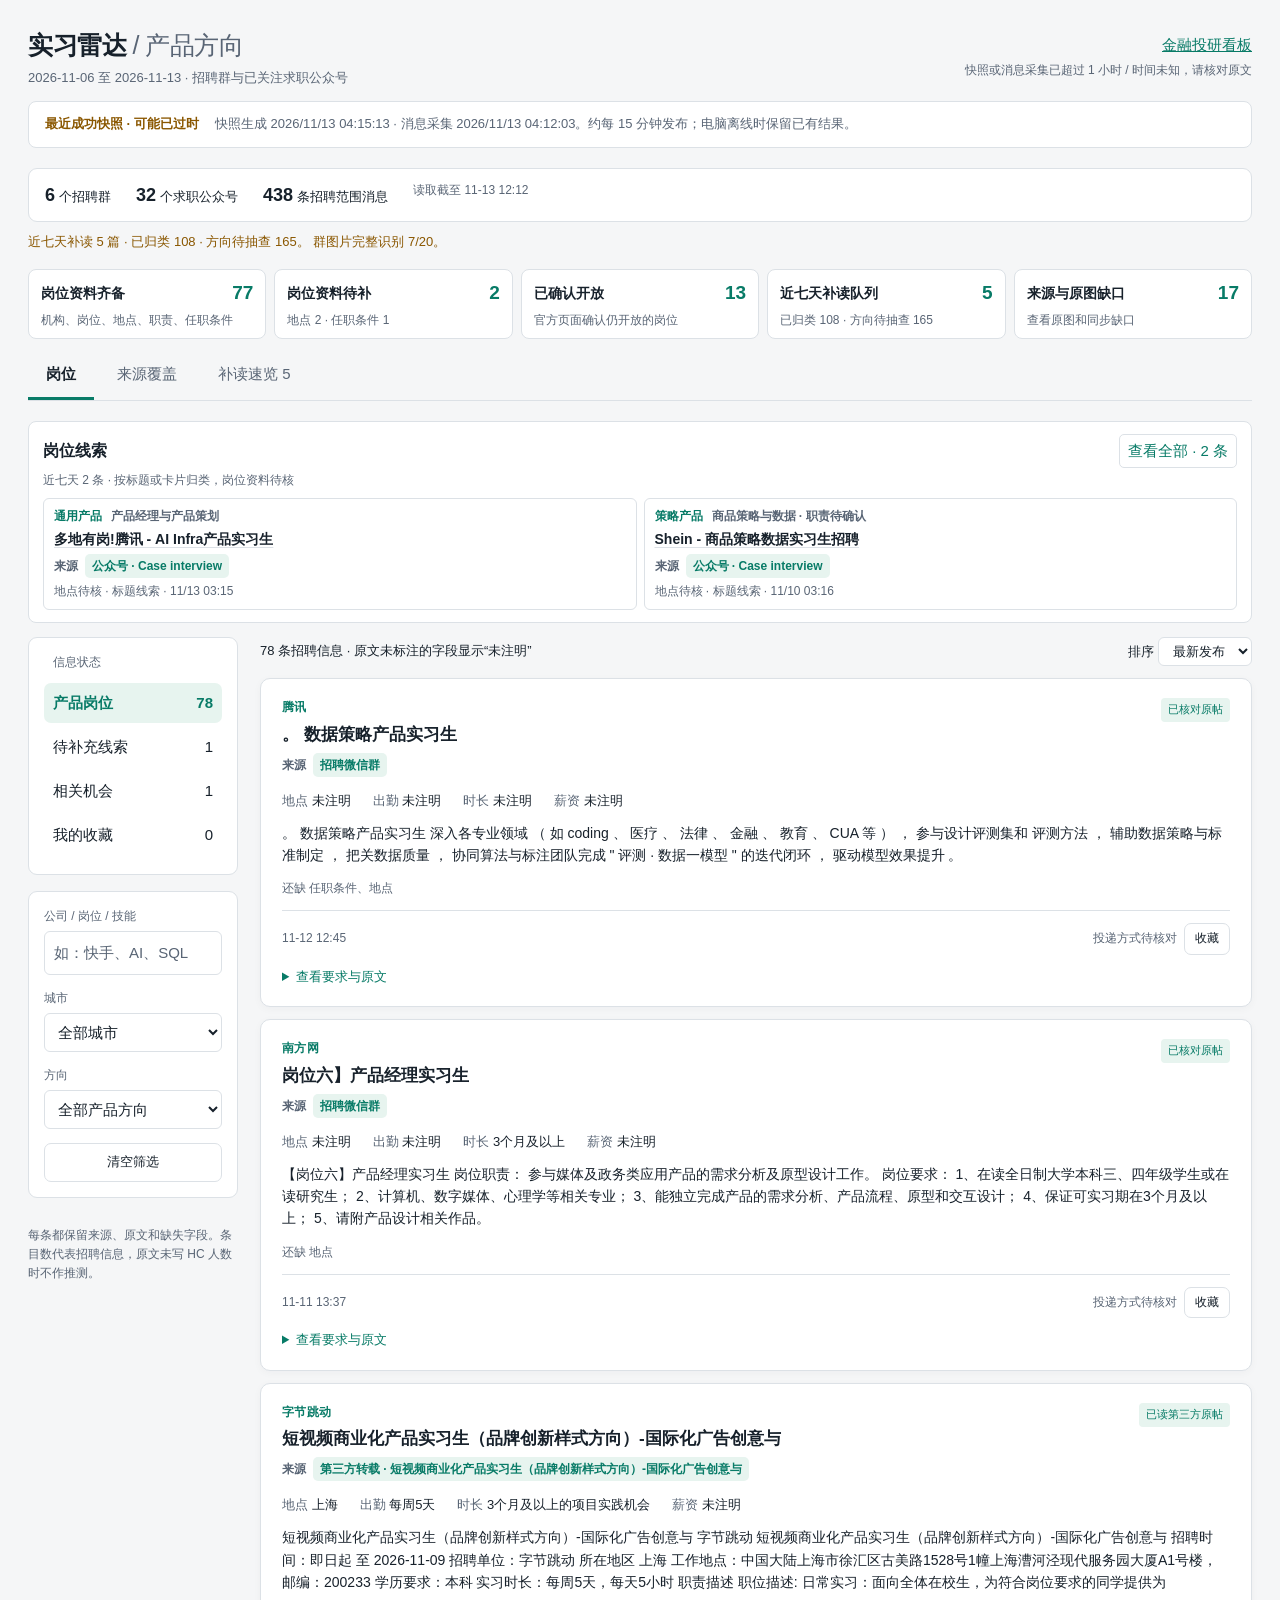
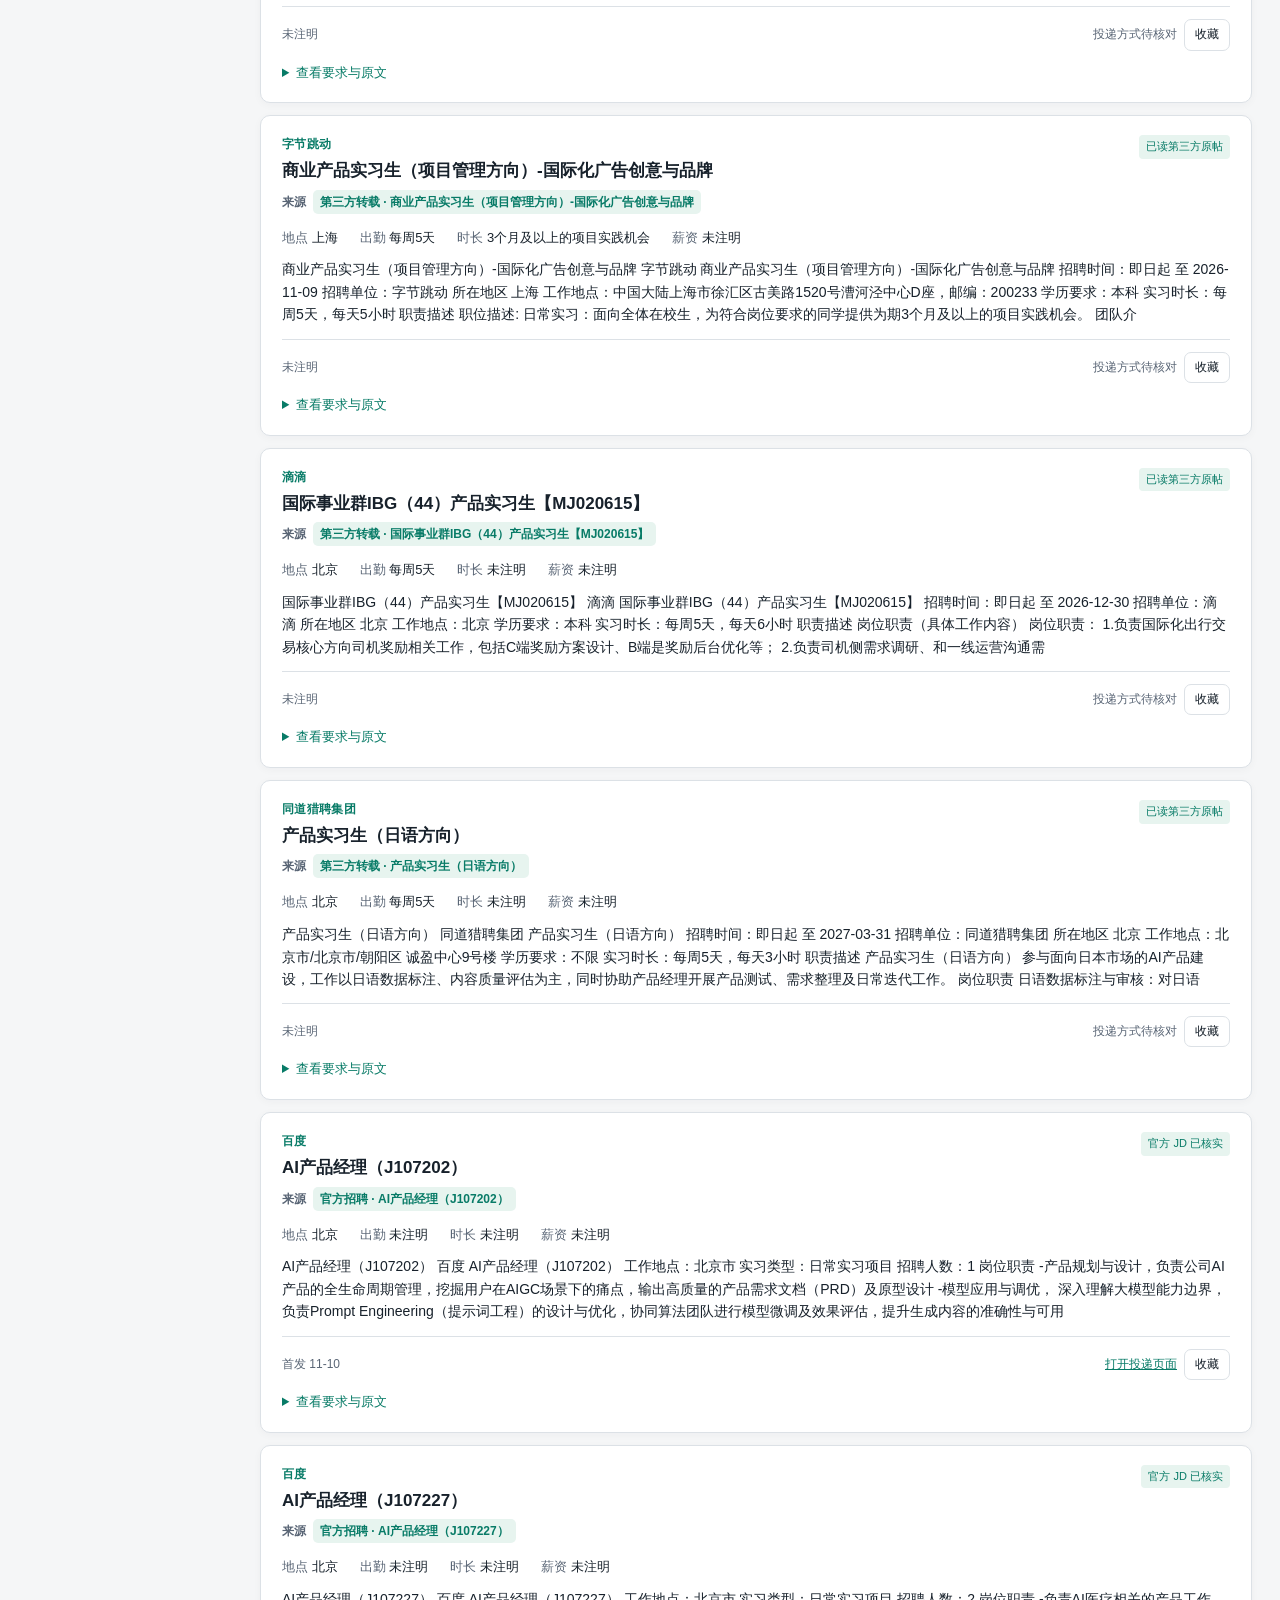
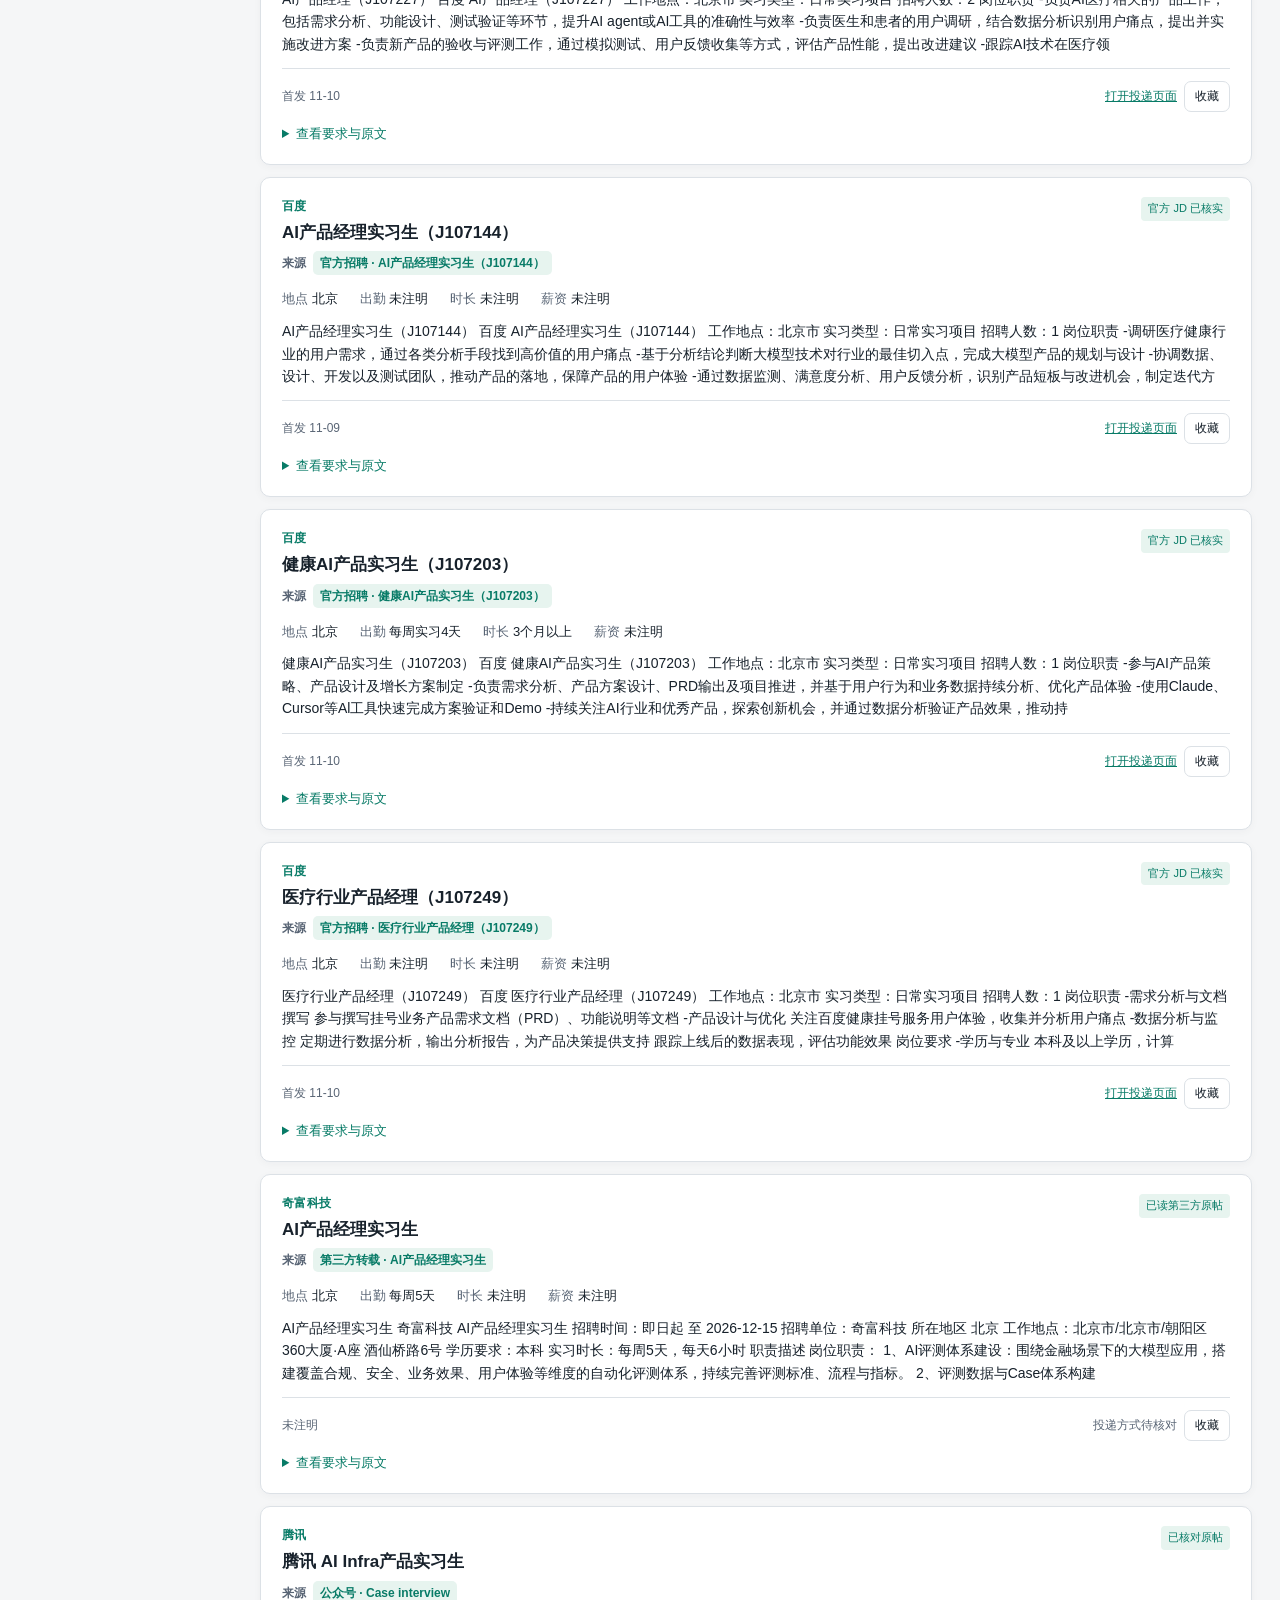
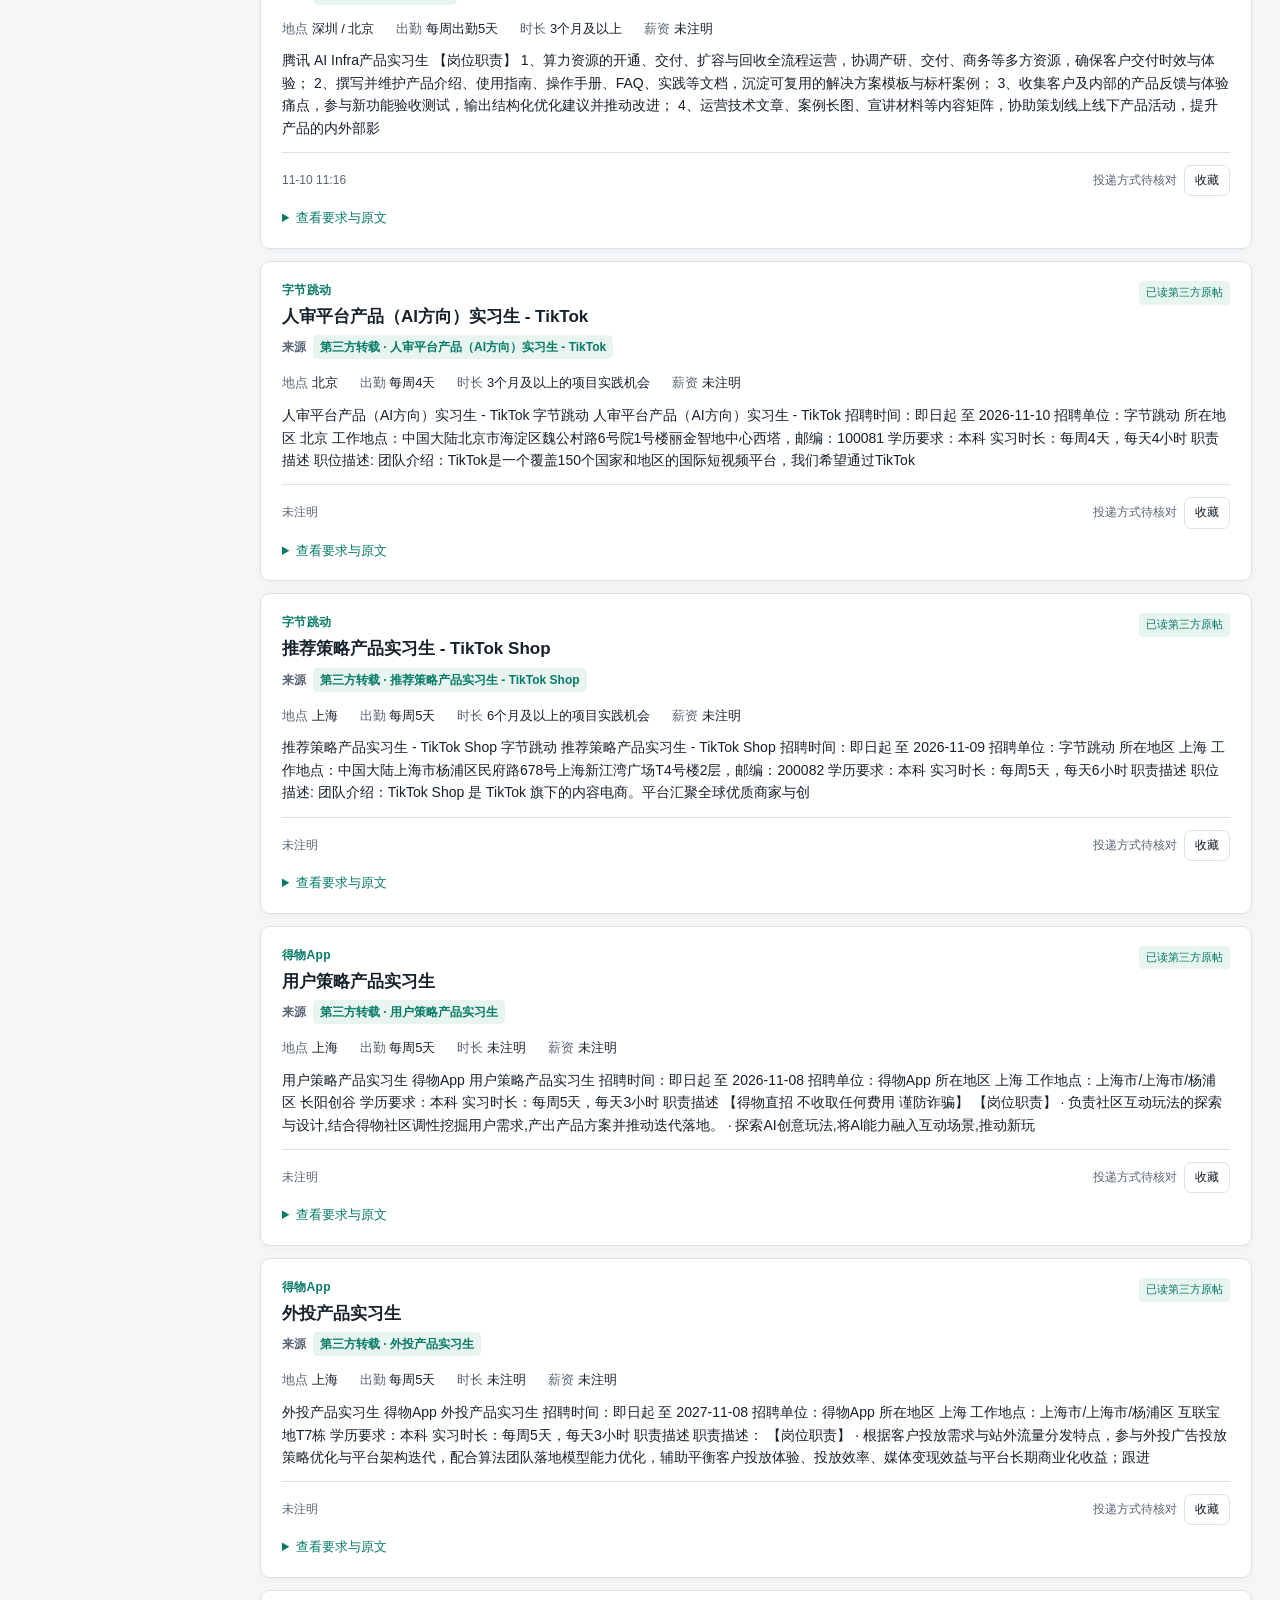
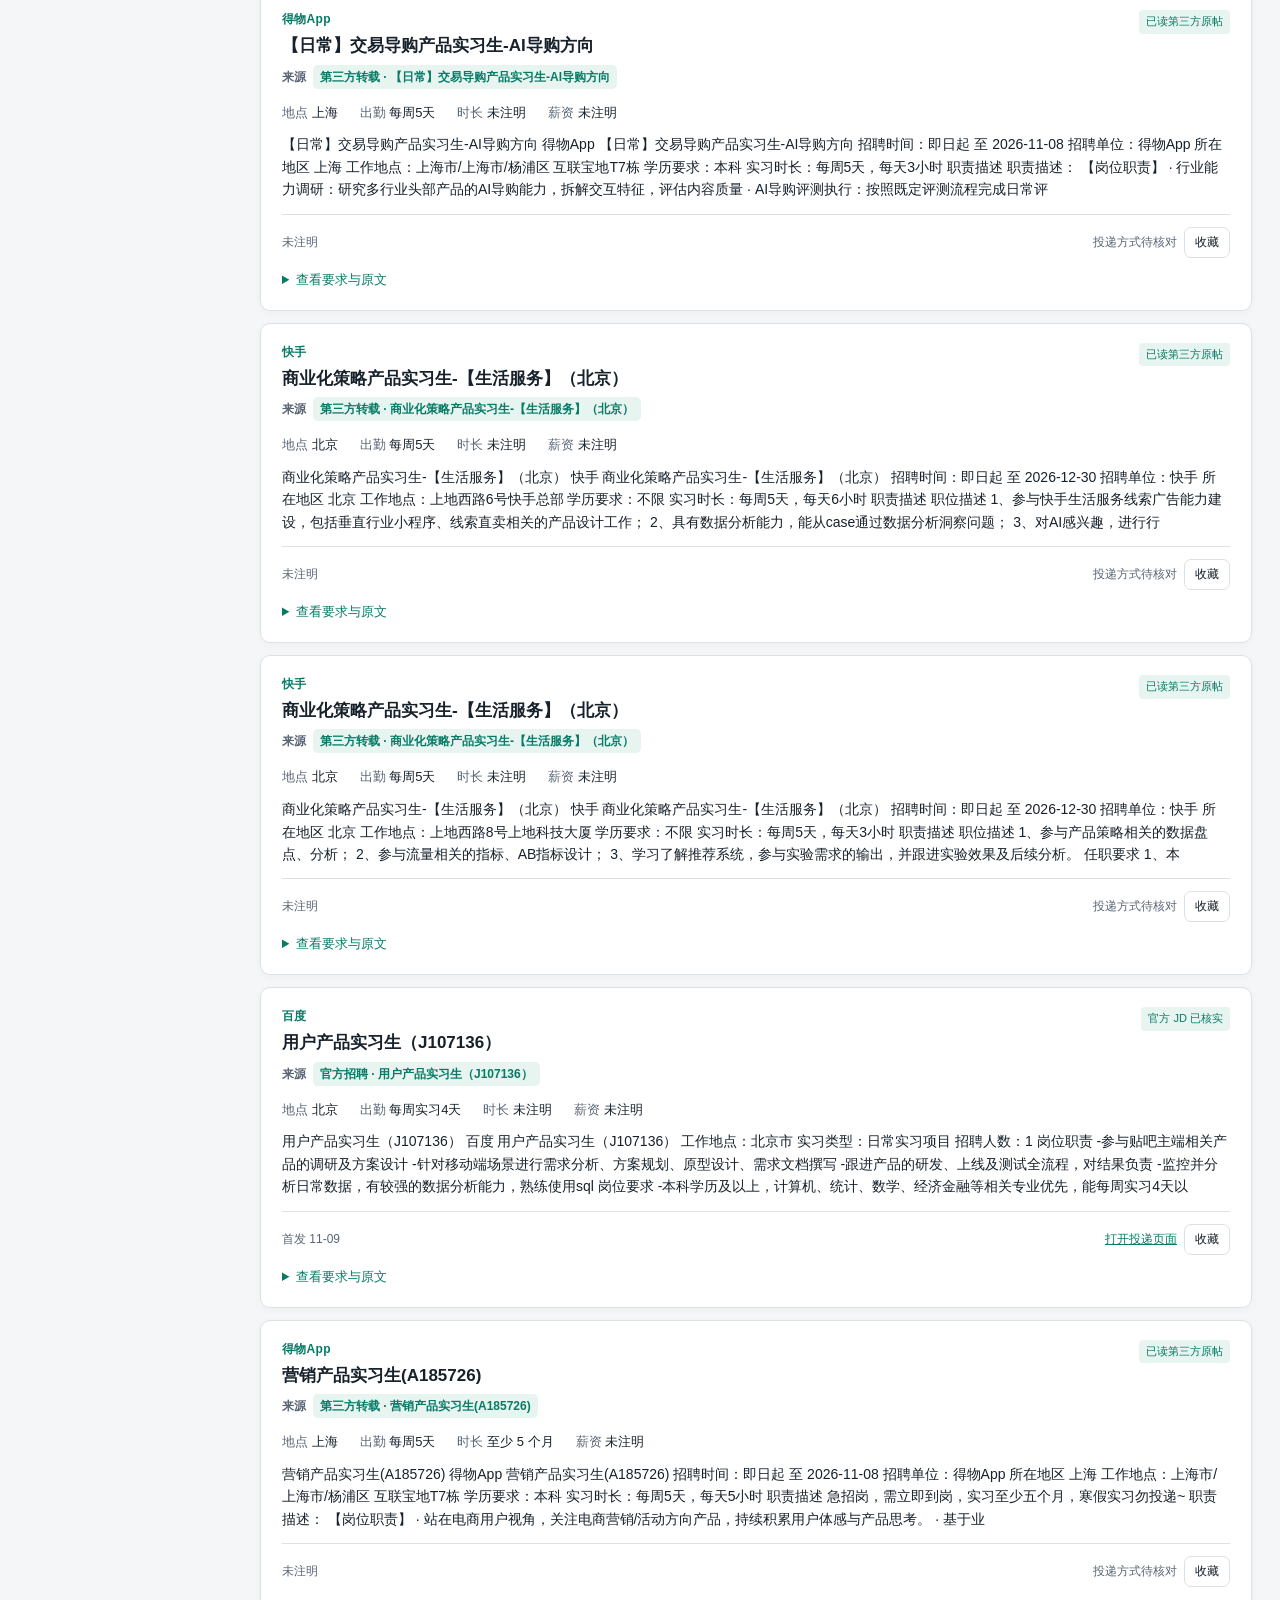
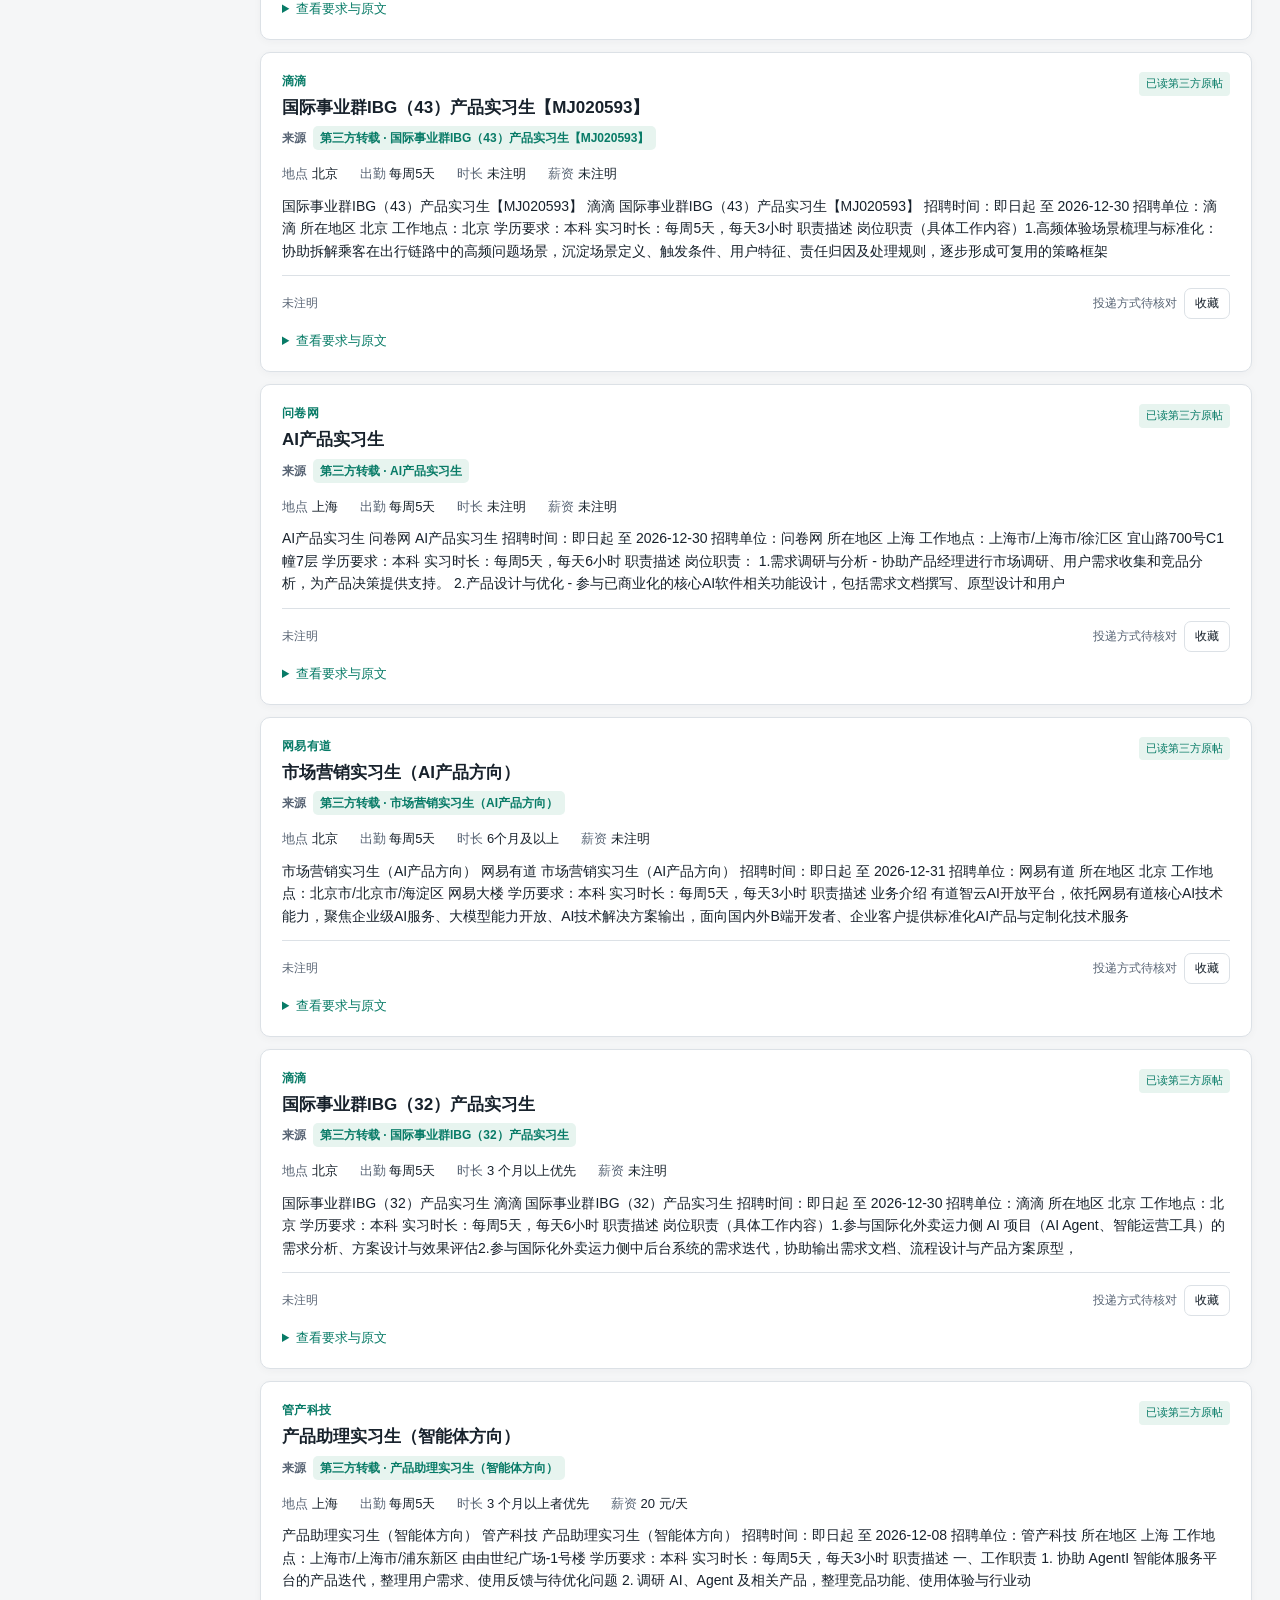
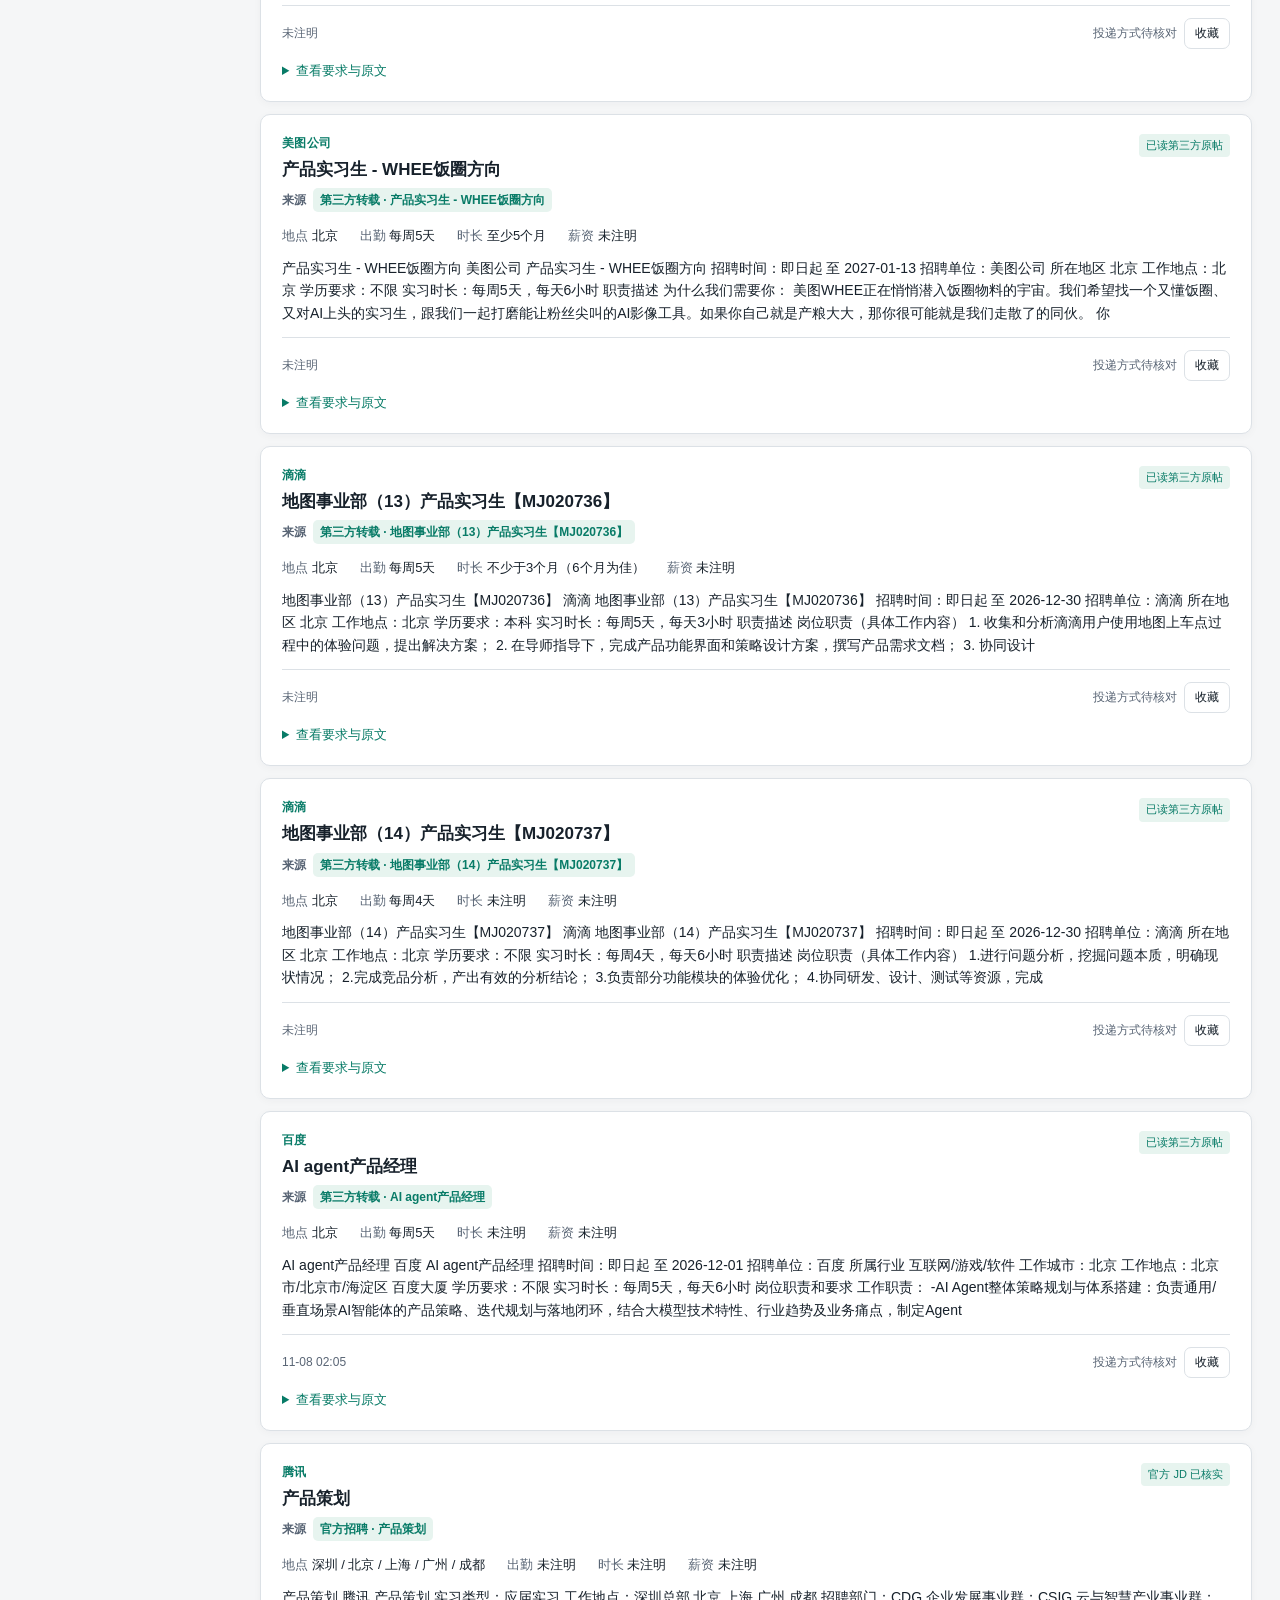
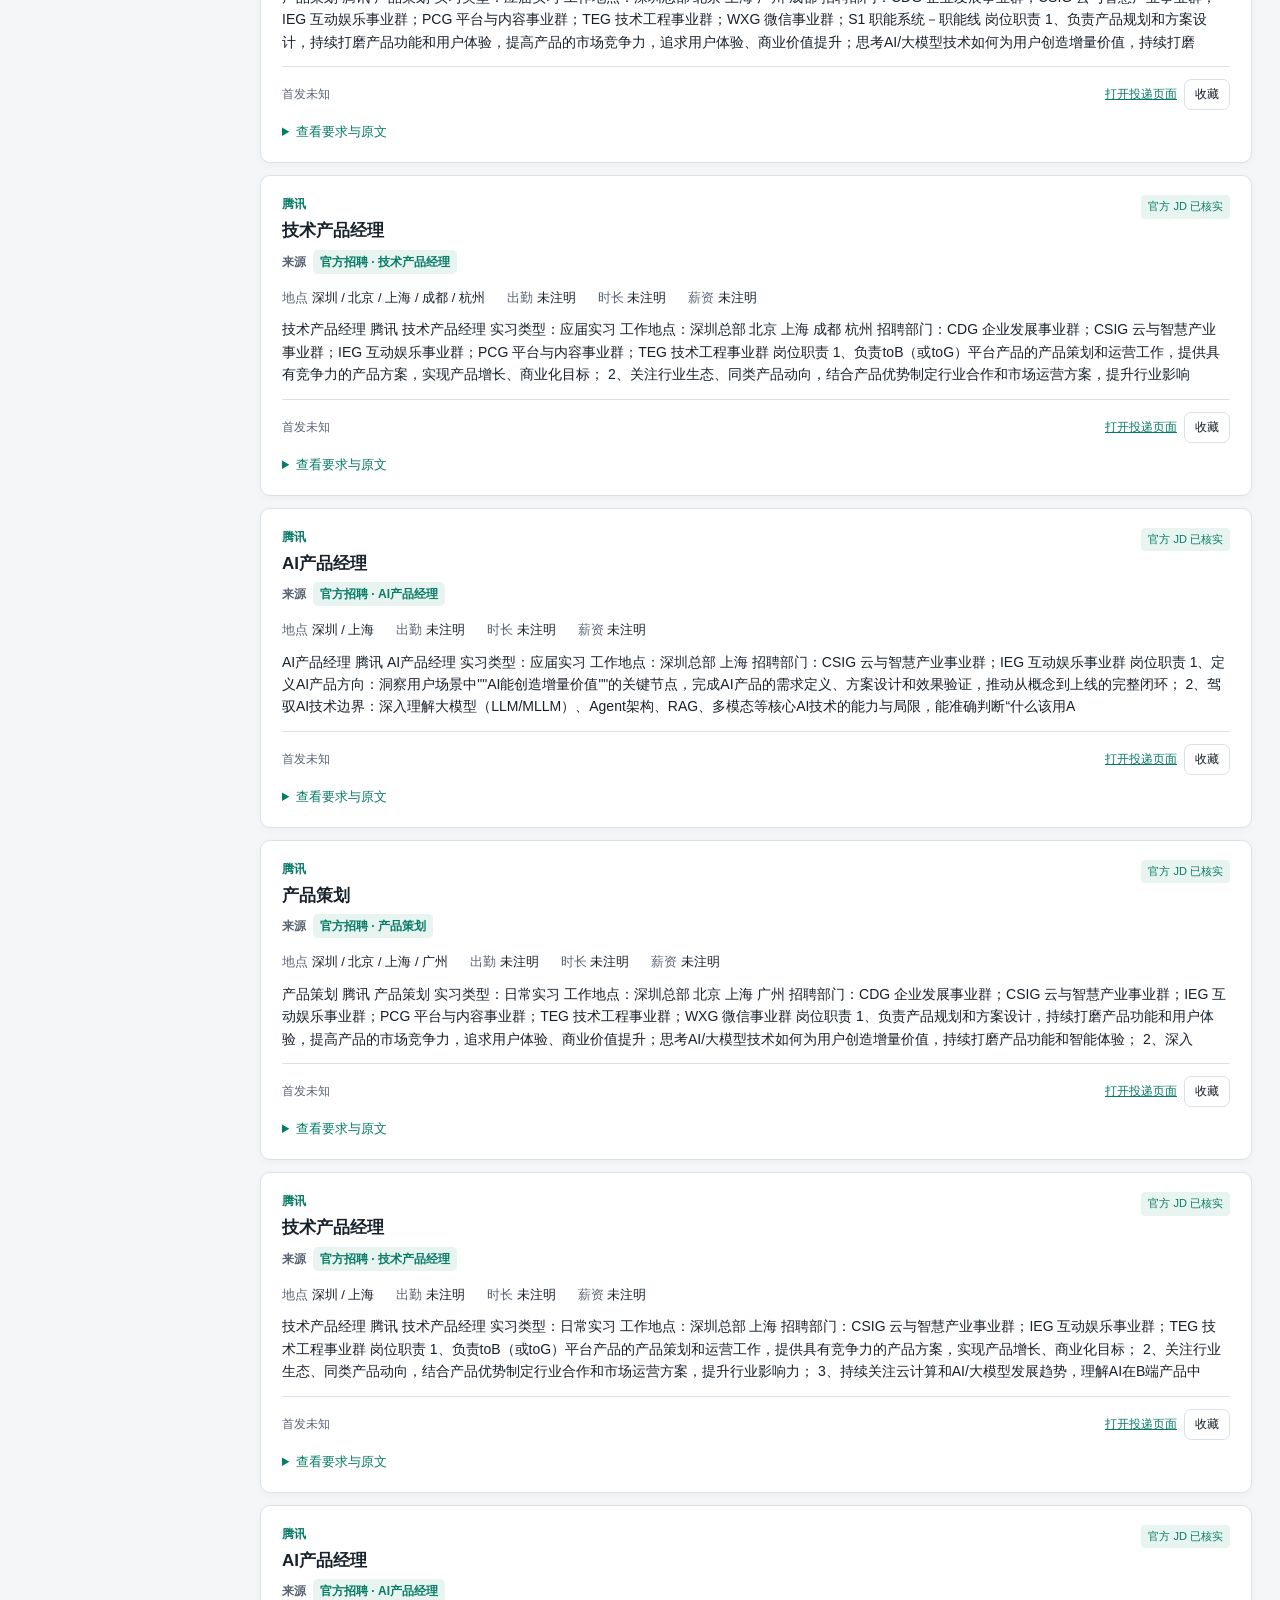
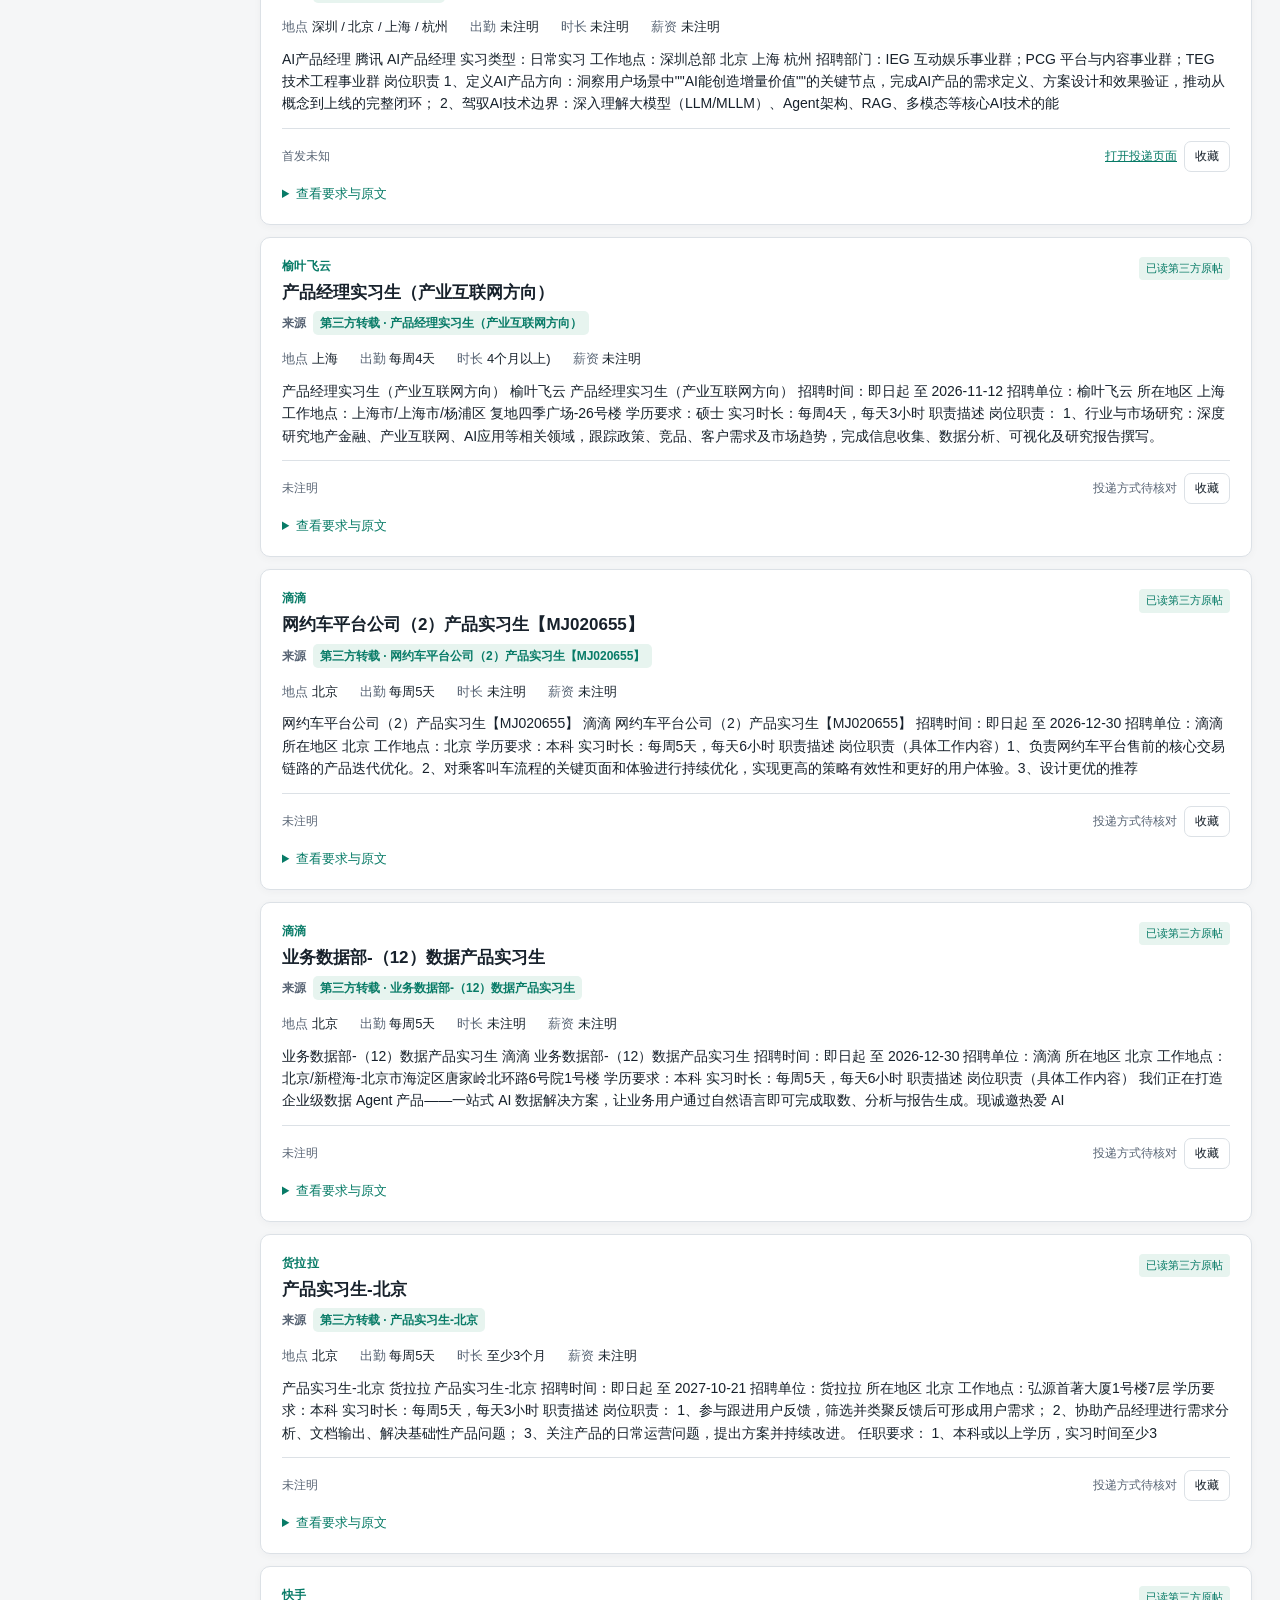
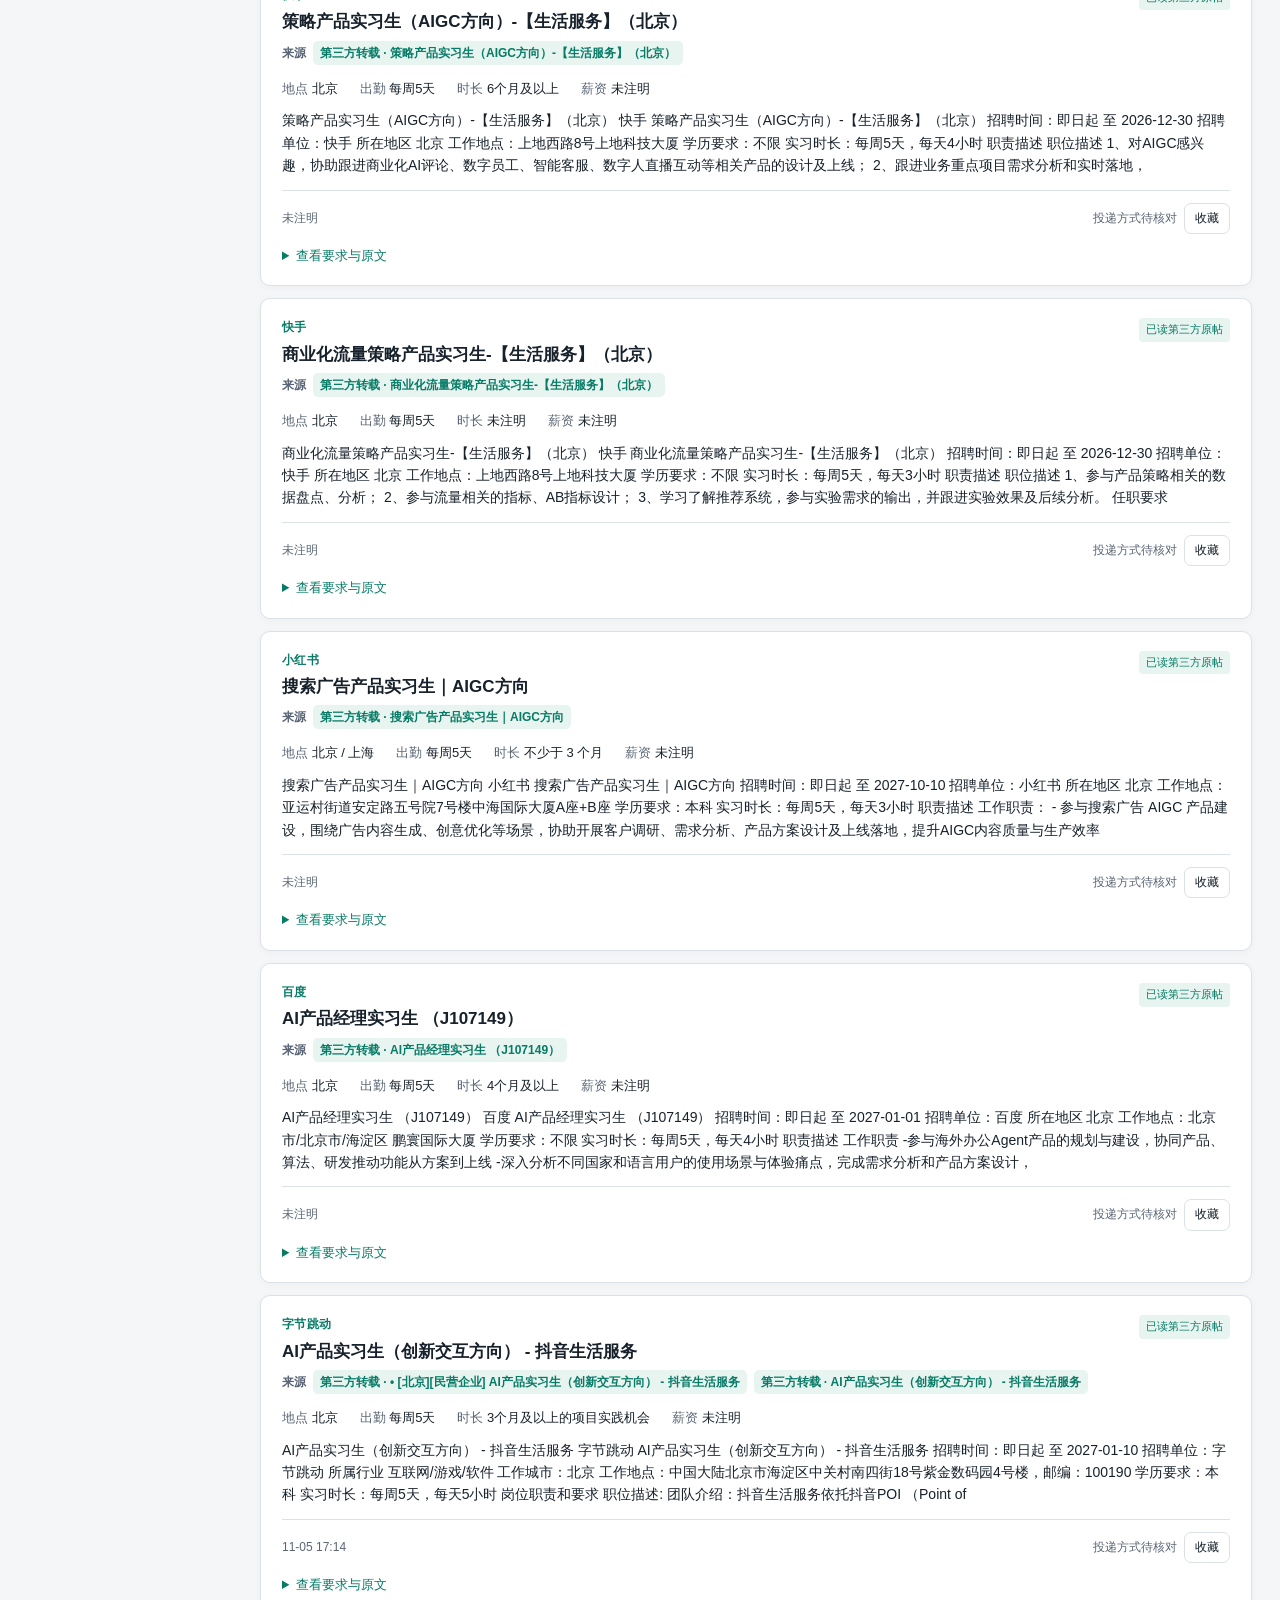
==== commit 17d04ffc: "Publish recruitment snapshot 2026-11-13T12:15:13+08:00" ====
--- a/product.html
+++ b/product.html
@@ -6,7 +6,7 @@
 *{box-sizing:border-box}body{margin:0;background:var(--bg);color:var(--text);line-height:1.6}button,input,select{font:inherit;color:inherit}button,a{touch-action:manipulation}a{color:var(--accent)}button{cursor:pointer;border:1px solid var(--line);background:var(--surface);border-radius:7px;padding:8px 13px}button:hover{border-color:var(--accent)}button:disabled{opacity:.6;cursor:wait}button:focus-visible,a:focus-visible,input:focus-visible,select:focus-visible,summary:focus-visible{outline:3px solid var(--focus);outline-offset:3px}.skip{position:absolute;left:12px;top:-90px;background:var(--surface);padding:12px;z-index:5}.skip:focus{top:10px}.shell{max-width:1740px;margin:auto;padding:25px 28px 40px}header{display:flex;justify-content:space-between;gap:24px;align-items:center}h1{font-size:25px;letter-spacing:-.5px;margin:0}h2{font-size:18px;margin:0 0 10px}h3{font-size:17px;margin:0}.subtitle,.muted{color:var(--muted)}.subtitle{margin:3px 0 0;font-size:13px}.header-actions{text-align:right;flex-shrink:0}.runtime{font-size:12px;color:var(--muted);margin-top:4px}.dot{display:inline-block;width:7px;height:7px;background:var(--accent);border-radius:100%;margin-right:5px}.statusline{margin-top:20px;background:var(--surface);border:1px solid var(--line);border-radius:9px;padding:12px 16px;display:flex;gap:25px;flex-wrap:wrap;font-size:13px}.stat strong{font-size:18px;font-variant-numeric:tabular-nums;margin-right:4px}.notice{font-size:13px;color:var(--warn);margin:10px 0 16px}.nav{display:flex;gap:5px;border-bottom:1px solid var(--line);margin-bottom:20px}.nav button{border:0;border-radius:0;background:none;color:var(--muted);padding:11px 18px;border-bottom:3px solid transparent}.nav button[aria-selected=true]{color:var(--text);font-weight:650;border-bottom-color:var(--accent)}.workarea{display:grid;grid-template-columns:210px minmax(0,1fr);gap:22px}.filters{display:flex;flex-direction:column;gap:16px}.filter-box{border:1px solid var(--line);border-radius:9px;background:var(--surface);padding:15px}.filters label{display:block;font-size:12px;color:var(--muted);margin:14px 0 5px}.filters label:first-child{margin-top:0}input,select{width:100%;border:1px solid var(--line);border-radius:6px;background:var(--surface);padding:9px}input::placeholder{color:var(--muted)}.category{width:100%;display:flex;justify-content:space-between;margin:4px 0;border:0;background:none;padding:8px 9px;text-align:left}.category[aria-pressed=true]{background:var(--soft);color:var(--accent);font-weight:650}.count{font-variant-numeric:tabular-nums}.small{font-size:12px;color:var(--muted)}.clear{width:100%;margin-top:14px;font-size:13px}.results-header{display:flex;justify-content:space-between;align-items:center;margin-bottom:12px;font-size:13px;gap:12px}.results-header select{width:auto;padding:5px 10px}.cards{display:flex;flex-direction:column;gap:12px}.card{background:var(--surface);border:1px solid var(--line);border-radius:10px;padding:19px 21px;box-shadow:var(--shadow)}.card-top{display:flex;justify-content:space-between;gap:15px;align-items:flex-start}.company{color:var(--accent);font-size:12px;font-weight:650;letter-spacing:.3px;margin-bottom:3px}.badge{display:inline-block;border-radius:4px;background:var(--soft);color:var(--accent);font-size:11px;padding:3px 7px;white-space:nowrap}.badge.warn{background:var(--warnbg);color:var(--warn)}.facts{display:flex;flex-wrap:wrap;gap:7px 22px;margin:14px 0 9px;font-size:13px}.facts span{color:var(--muted)}.facts b{font-weight:500;color:var(--text)}.summary{font-size:14px;max-width:1000px;margin:10px 0 13px}.card-bottom{display:flex;align-items:center;justify-content:space-between;gap:15px;border-top:1px solid var(--line);padding-top:12px}.source{font-size:12px;color:var(--muted)}.actions{display:flex;gap:7px;align-items:center;flex-wrap:wrap}.actions button{font-size:12px;padding:5px 10px}.actions a{font-size:12px}.primary{background:var(--accent);color:var(--surface);border-color:var(--accent)}details{margin-top:12px;font-size:13px}summary{cursor:pointer;color:var(--accent);width:fit-content}.detailbody{border-top:1px solid var(--line);margin-top:12px;padding-top:14px}.detailbody ul{padding-left:20px}.original{white-space:pre-wrap;overflow-wrap:anywhere;line-height:1.8;background:var(--bg);padding:15px;border-radius:6px;max-height:410px;overflow:auto}.mail{font-family:Consolas,monospace;overflow-wrap:anywhere}.empty{padding:60px 20px;text-align:center;border:1px dashed var(--line);border-radius:9px;background:var(--surface)}.tablewrap{border:1px solid var(--line);border-radius:8px;background:var(--surface);overflow-x:auto}table{width:100%;border-collapse:collapse;font-size:13px}th,td{text-align:left;padding:11px 14px;border-bottom:1px solid var(--line);white-space:nowrap}th{color:var(--muted);font-size:12px;font-weight:550}td:last-child{white-space:normal;min-width:230px}.source-tools{display:flex;gap:12px;margin-bottom:15px}.source-tools input{max-width:400px}.source-tools select{width:auto}.pending-list{display:grid;grid-template-columns:repeat(2,minmax(0,1fr));gap:10px}.pending-item{border:1px solid var(--line);background:var(--surface);padding:14px 16px;border-radius:8px}.pending-item a{font-size:14px}.pending-item p{margin:6px 0 0;font-size:12px;color:var(--muted)}footer{font-size:12px;color:var(--muted);margin-top:26px}.error{padding:14px;border:1px solid var(--warn);border-radius:7px;color:var(--warn);margin:10px 0}.toast{position:fixed;bottom:24px;left:50%;transform:translateX(-50%);padding:10px 18px;background:var(--text);color:var(--surface);border-radius:8px;z-index:10} [hidden]{display:none!important}
 @media(max-width:800px){.shell{padding:18px 15px}header{align-items:flex-start;gap:10px}h1{font-size:22px}.header-actions button{font-size:12px;padding:7px}.runtime{max-width:140px}.statusline{gap:10px 20px;padding:10px}.workarea{grid-template-columns:1fr;gap:14px}.filters{display:grid;grid-template-columns:1fr 1fr;gap:10px}.filter-box{padding:10px}.filter-note{display:none}.card{padding:15px}.card-bottom{align-items:flex-start;flex-direction:column;gap:9px}.card-top{gap:8px}.badge{white-space:normal;max-width:90px}.pending-list{grid-template-columns:1fr}.nav button{padding:9px 12px}.source-tools{flex-wrap:wrap}.source-tools input{max-width:none}.facts{gap:6px 14px}.results-header{margin-top:0}}
 @media(prefers-reduced-motion:reduce){*{scroll-behavior:auto!important}}
-</style><link rel="stylesheet" href="./reading-queue.css?v=job-source"><script src="./reading-queue.js?v=job-source"></script><meta name="robots" content="noindex,nofollow"><meta name="referrer" content="no-referrer"><link rel="stylesheet" href="./publication.css"><script src="./publication.js"></script></head><body><a class="skip" href="#main">跳到岗位列表</a><div class="shell">
+</style><link rel="stylesheet" href="./reading-queue.css?v=job-source"><script src="./reading-queue.js?v=title-first"></script><meta name="robots" content="noindex,nofollow"><meta name="referrer" content="no-referrer"><link rel="stylesheet" href="./publication.css"><script src="./publication.js"></script></head><body><a class="skip" href="#main">跳到岗位列表</a><div class="shell">
 <header><div><h1>实习雷达 <span class="muted" style="font-weight:400">/ 产品方向</span></h1><p class="subtitle" id="scope">已授权招聘来源 · 近一周</p></div><div class="header-actions"><a id="finance-board" href="./">金融投研看板</a><button id="refresh" hidden disabled>后台更新</button><a id="mobilelink" hidden target="_blank" rel="noopener noreferrer">手机入口</a><div class="runtime" id="runtime"><span class="dot"></span>正在连接本地读取器</div></div></header><aside class="publication-bar" id="publication-status" role="status">正在读取保存时间…</aside>
 <div class="statusline" id="stats" aria-label="扫描范围"></div><p class="notice" id="notice"></p>
 <nav id="decision-entry" class="rq-decisions" aria-label="岗位决策与补读"></nav><nav class="nav" aria-label="看板视图" role="tablist"><button role="tab" aria-selected="true" data-tab="jobs" id="tab-jobs" aria-controls="jobs">岗位</button><button role="tab" aria-selected="false" data-tab="sources" id="tab-sources" aria-controls="sources">来源覆盖</button><button role="tab" aria-selected="false" data-tab="pending" id="tab-pending" aria-controls="pending">补读速览</button></nav>
@@ -22,7 +22,7 @@
 function renderJobs(){if(!DATA)return;counts();const query=$('query').value.trim().toLowerCase();const decision=({today:ReadingQueue.decisionToday,ready:ReadingQueue.decisionReady,information_gaps:ReadingQueue.decisionNeedsInformation,new_ready:ReadingQueue.decisionNew,open:ReadingQueue.decisionOpen})[decisionMode];let list=DATA.jobs.filter(j=>(decision?decision(j):category==='saved'?saved.has(j.id):j.category===category)&&(!$('city').value||(j.cities||String(j.city||'').split(' / ')).includes($('city').value)||(!j.city&&$('city').value==='地点未注明'))&&(!$('direction').value||j.direction===$('direction').value)&&(!query||[j.company,j.title,j.summary,...j.requirements].join(' ').toLowerCase().includes(query)));if($('sort').value==='company')list.sort((a,b)=>a.company.localeCompare(b.company,'zh-CN'));$('resultcount').textContent=`${list.length} 条招聘信息 · ${decisionMode==='new_ready'?'今日新增可判断':decisionMode==='open'?'已确认开放':decisionMode==='today'?'今日值得看':decisionMode==='ready'?'岗位资料齐备':decisionMode==='information_gaps'?'岗位资料待补':category==='lead'?'按标题或卡片归类，详见原文':'原文未标注的字段显示“未注明”'}`;$('cards').replaceChildren();if(!list.length){const e=h('div','empty');e.append(h('h3','','没有匹配的岗位'),h('p','muted','试试清空筛选，或切换信息状态。'));$('cards').append(e);return}for(const j of list){const card=h('article','card');card.id='job-'+j.id;const top=h('div','card-top'),title=h('div');title.append(h('div','company',j.company),h('h3','',j.title));top.append(title,h('span','badge'+(j.category==='lead'?' warn':''),j.category==='lead'?'信息待补充':j.official_verified?'官方 JD 已核实':j.category==='adjacent'?'智能硬件相关':j.source_kind==='第三方平台/转发'?'已读第三方原帖':'已核对原帖'));card.append(top,ReadingQueue.sourceRow([{id:j.source_id,name:j.source_name,kind:j.source_kind,wechat_kind:j.source_wechat_kind,url:j.source_url},...(j.additional_sources||[])],DATA));const facts=h('div','facts');fact(facts,'地点',j.city);fact(facts,'出勤',j.days);fact(facts,'时长',j.months);fact(facts,'薪资',j.salary);card.append(facts,h('p','summary',j.summary));const missingProof=ReadingQueue.decisionMissing(j);if(missingProof.length)card.append(h('p','small','还缺 '+missingProof.join('、')));const bottom=h('div','card-bottom');bottom.append(h('div','source',`${j.published_at?'首发 '+when(j.published_at):j.official_verified?'首发未知':when(j.posted_at)}`));const acts=h('div','actions');if(j.application_url){const apply=h('a','','打开投递页面');apply.href=j.application_url;apply.target='_blank';apply.rel='noopener noreferrer';acts.append(apply)}if(j.email){const copy=h('button','primary','复制投递邮箱');copy.setAttribute('aria-label','复制 '+j.company+' '+j.title+' 的投递邮箱');copy.onclick=async()=>{try{await navigator.clipboard.writeText(j.email);toast('已复制：'+j.email)}catch{toast('复制失败，可在详情中选取邮箱')}};acts.append(copy)}else if(!j.application_url){acts.append(h('span','small','投递方式待核对'))}const save=h('button','',saved.has(j.id)?'已收藏':'收藏');save.setAttribute('aria-pressed',saved.has(j.id));save.onclick=()=>{saved.has(j.id)?saved.delete(j.id):saved.add(j.id);localStorage.setItem('internship-saved',JSON.stringify([...saved]));renderJobs()};acts.append(save);bottom.append(acts);card.append(bottom);const det=h('details');det.append(h('summary','','查看要求与原文'));const body=h('div','detailbody');if(j.requirements.length){const ul=h('ul');j.requirements.forEach(r=>ul.append(h('li','',r)));body.append(ul)}if(j.email)body.append(h('p','mail','投递邮箱：'+j.email));if(j.application_note)body.append(h('p','',j.application_note));if(j.last_verified_at)body.append(h('p','small','最后核验 '+when(j.last_verified_at)));if(j.changes?.length)body.append(h('p','small','JD 有变化 · '+when(j.changes.at(-1).at)));body.append(h('p','small','HC 人数 '+(j.hc_count??'未注明')+' · 截止 '+(j.deadline||'未注明')+' · '+(j.opening_status||j.review)));if(j.source_url){const a=h('a','','打开来源原文');a.href=j.source_url;a.target='_blank';a.rel='noopener noreferrer';body.append(a)}if(j.additional_sources?.length){const list=h('ul');for(const r of j.additional_sources){const item=h('li','small');item.append(document.createTextNode([ReadingQueue.sourceLabel(r,DATA),r.time&&when(r.time)].filter(Boolean).join(' · ')));if(r.url){const a=h('a','','打开转载');a.href=r.url;a.target='_blank';a.rel='noopener noreferrer';item.append(' · ',a)}list.append(item)}body.append(h('p','small','转载出处'),list)}const original=h('pre','original',j.original);original.tabIndex=0;original.setAttribute('aria-label','消息原文，可滚动');body.append(original,h('p','small','原帖索引：'+j.message_id));det.append(body);card.append(det);$('cards').append(card)}}
 function renderSources(){if(!DATA)return;const list=($('sourcekind').value==='group'?DATA.groups:DATA.accounts).filter(s=>s.name.toLowerCase().includes($('sourcequery').value.trim().toLowerCase()));$('sourcebody').replaceChildren();for(const s of list){const tr=h('tr');[s.name,s.message_count,s.image_pending,s.status].forEach(t=>tr.append(h('td','',String(t))));$('sourcebody').append(tr)}$('sourcecount').textContent=`显示 ${list.length} 个来源 · 本机覆盖状态截至 ${when(DATA.collected_at)}`}
 function renderPending(){if(DATA)ReadingQueue.mount($('reading-panel'),DATA.reading_queue,DATA.image_issues||[])}
-function render(){const c=DATA.coverage;$('scope').textContent=`${DATA.window_start.slice(0,10)} 至 ${DATA.window_end.slice(0,10)} · 招聘群与已关注求职公众号`;$('stats').replaceChildren();for(const [n,label] of [[c.groups,'个招聘群'],[c.followed_accounts,'个求职公众号'],[c.messages,'条招聘范围消息']]){const s=h('span','stat');s.append(h('strong','',String(n)),document.createTextNode(label));$('stats').append(s)}$('stats').append(h('span','small','读取截至 '+when(DATA.collected_at)));const backlog=ReadingQueue.weekQueue(DATA.reading_queue);$('tab-pending').textContent=backlog?`补读速览 ${backlog.total}`:'补读速览';$('notice').textContent=`${backlog?`近七天补读队列 ${backlog.total} 篇 · 优先 ${backlog.priority} · 已归类原文 ${backlog.classified} · 抽查 ${backlog.sample}。`:'补读清单暂不可用。'} 群图片完整识别 ${c.images_read}/${c.images_total}。`;$('footer').textContent='后台每 5 分钟检查新消息，正文、图片独立补读并抽取去重；登录 Windows 后自动启动及恢复进程。电脑需开机联网且微信有本地记录。共享页仅展示招聘信息，电脑开机联网时自动更新。';renderJobs();renderSources();renderPending();
+function render(){const c=DATA.coverage;$('scope').textContent=`${DATA.window_start.slice(0,10)} 至 ${DATA.window_end.slice(0,10)} · 招聘群与已关注求职公众号`;$('stats').replaceChildren();for(const [n,label] of [[c.groups,'个招聘群'],[c.followed_accounts,'个求职公众号'],[c.messages,'条招聘范围消息']]){const s=h('span','stat');s.append(h('strong','',String(n)),document.createTextNode(label));$('stats').append(s)}$('stats').append(h('span','small','读取截至 '+when(DATA.collected_at)));const backlog=ReadingQueue.weekQueue(DATA.reading_queue);$('tab-pending').textContent=backlog?`补读速览 ${backlog.total}`:'补读速览';$('notice').textContent=`${backlog?`近七天补读 ${backlog.total} 篇 · 已归类 ${backlog.classified} · 方向待抽查 ${backlog.sample}。`:'补读清单暂不可用。'} 群图片完整识别 ${c.images_read}/${c.images_total}。`;$('footer').textContent='后台每 5 分钟检查新消息，正文、图片独立补读并抽取去重；登录 Windows 后自动启动及恢复进程。电脑需开机联网且微信有本地记录。共享页仅展示招聘信息，电脑开机联网时自动更新。';renderJobs();renderSources();renderPending();
 ReadingQueue.mountClues($('jobs'),DATA.reading_queue,'product',DATA.jobs,DATA);
 ReadingQueue.decisions($('decision-entry'),DATA.reading_queue,DATA.jobs,DATA.image_issues,(key,stage)=>{
  if(key==='pending'||key==='gaps'){
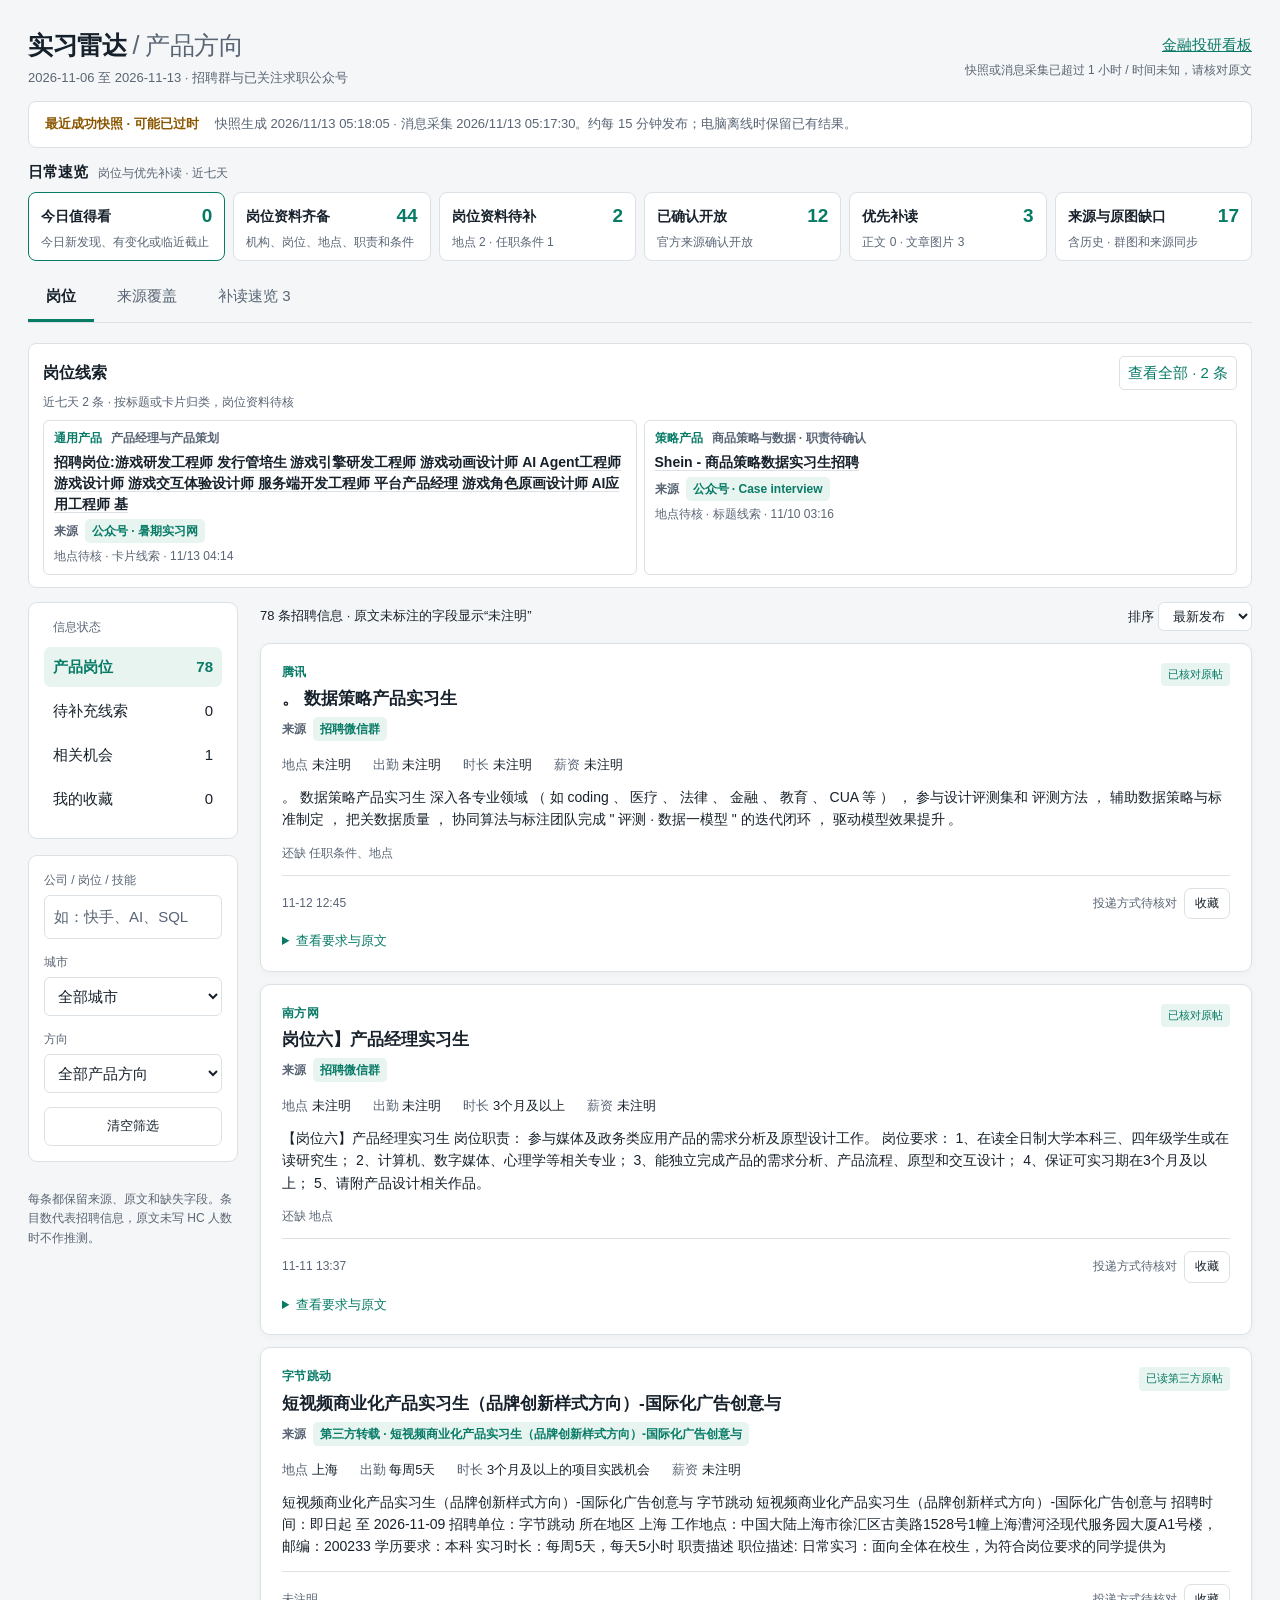
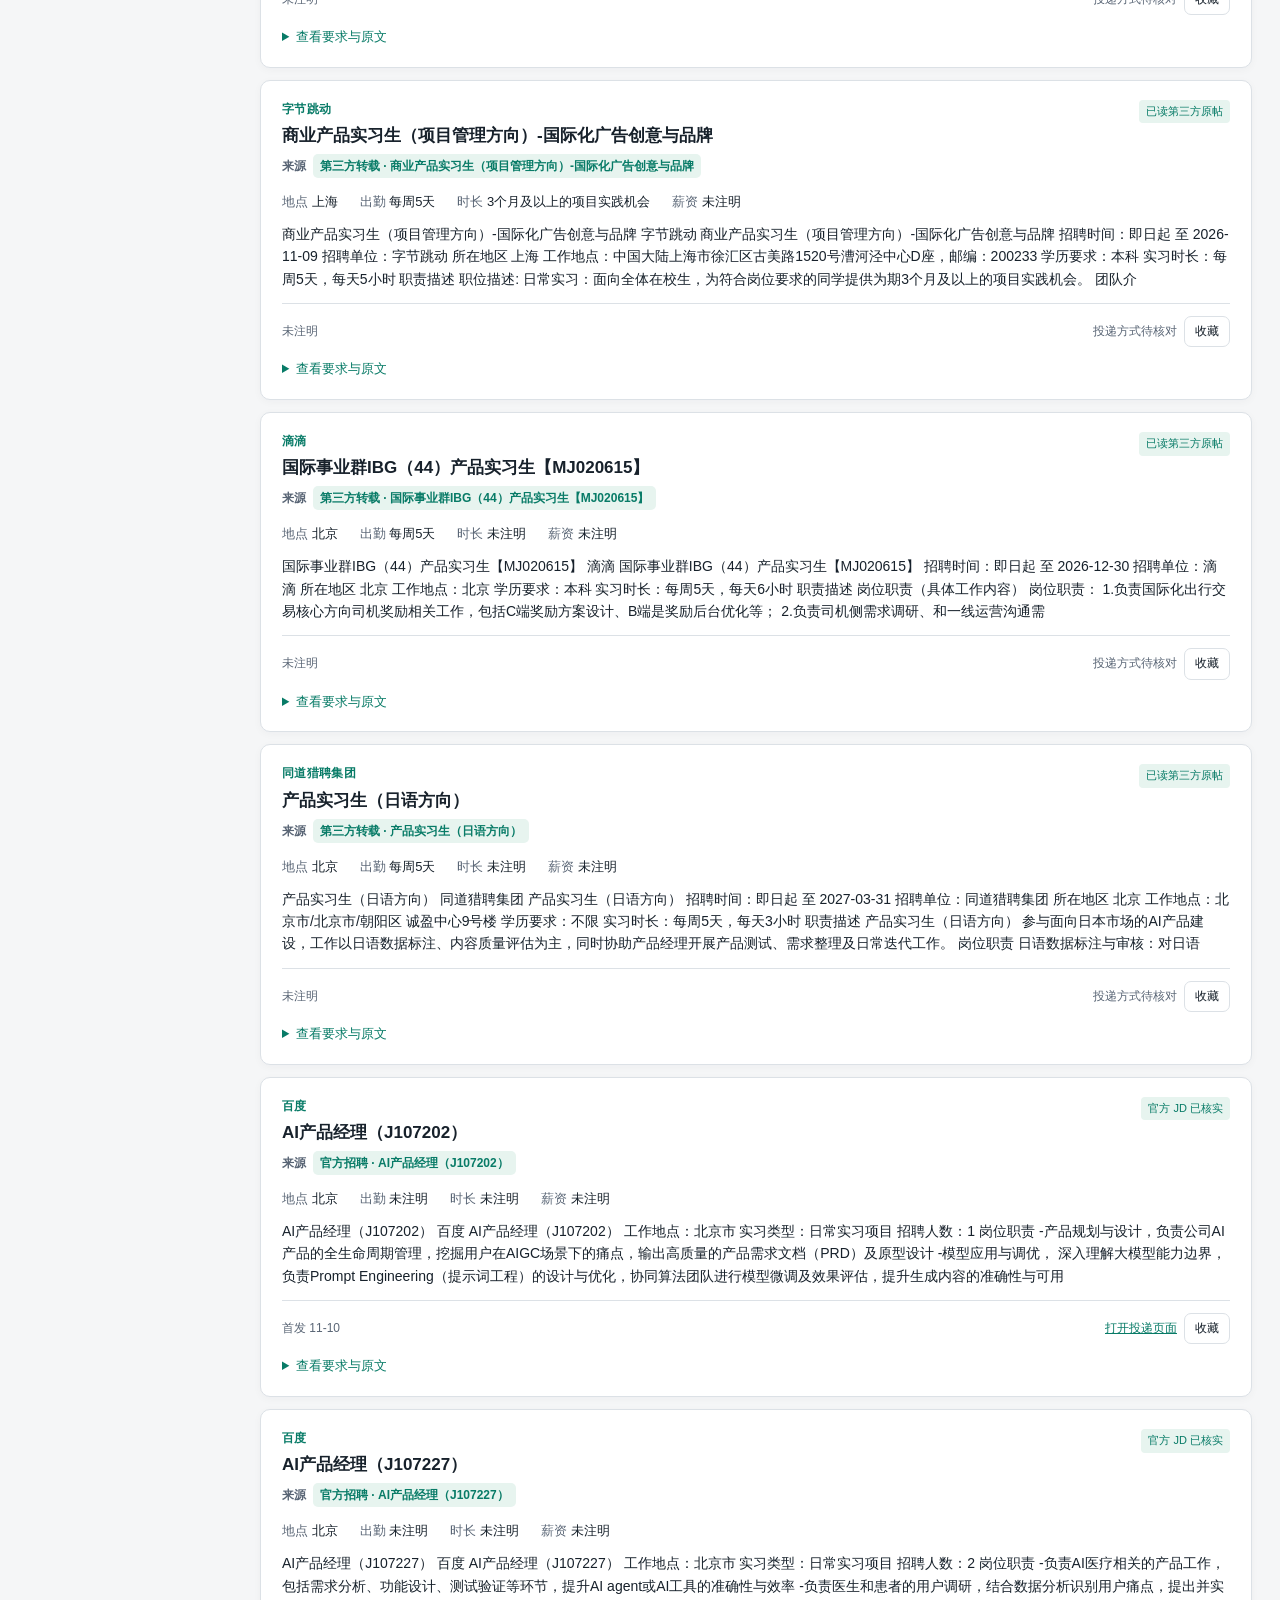
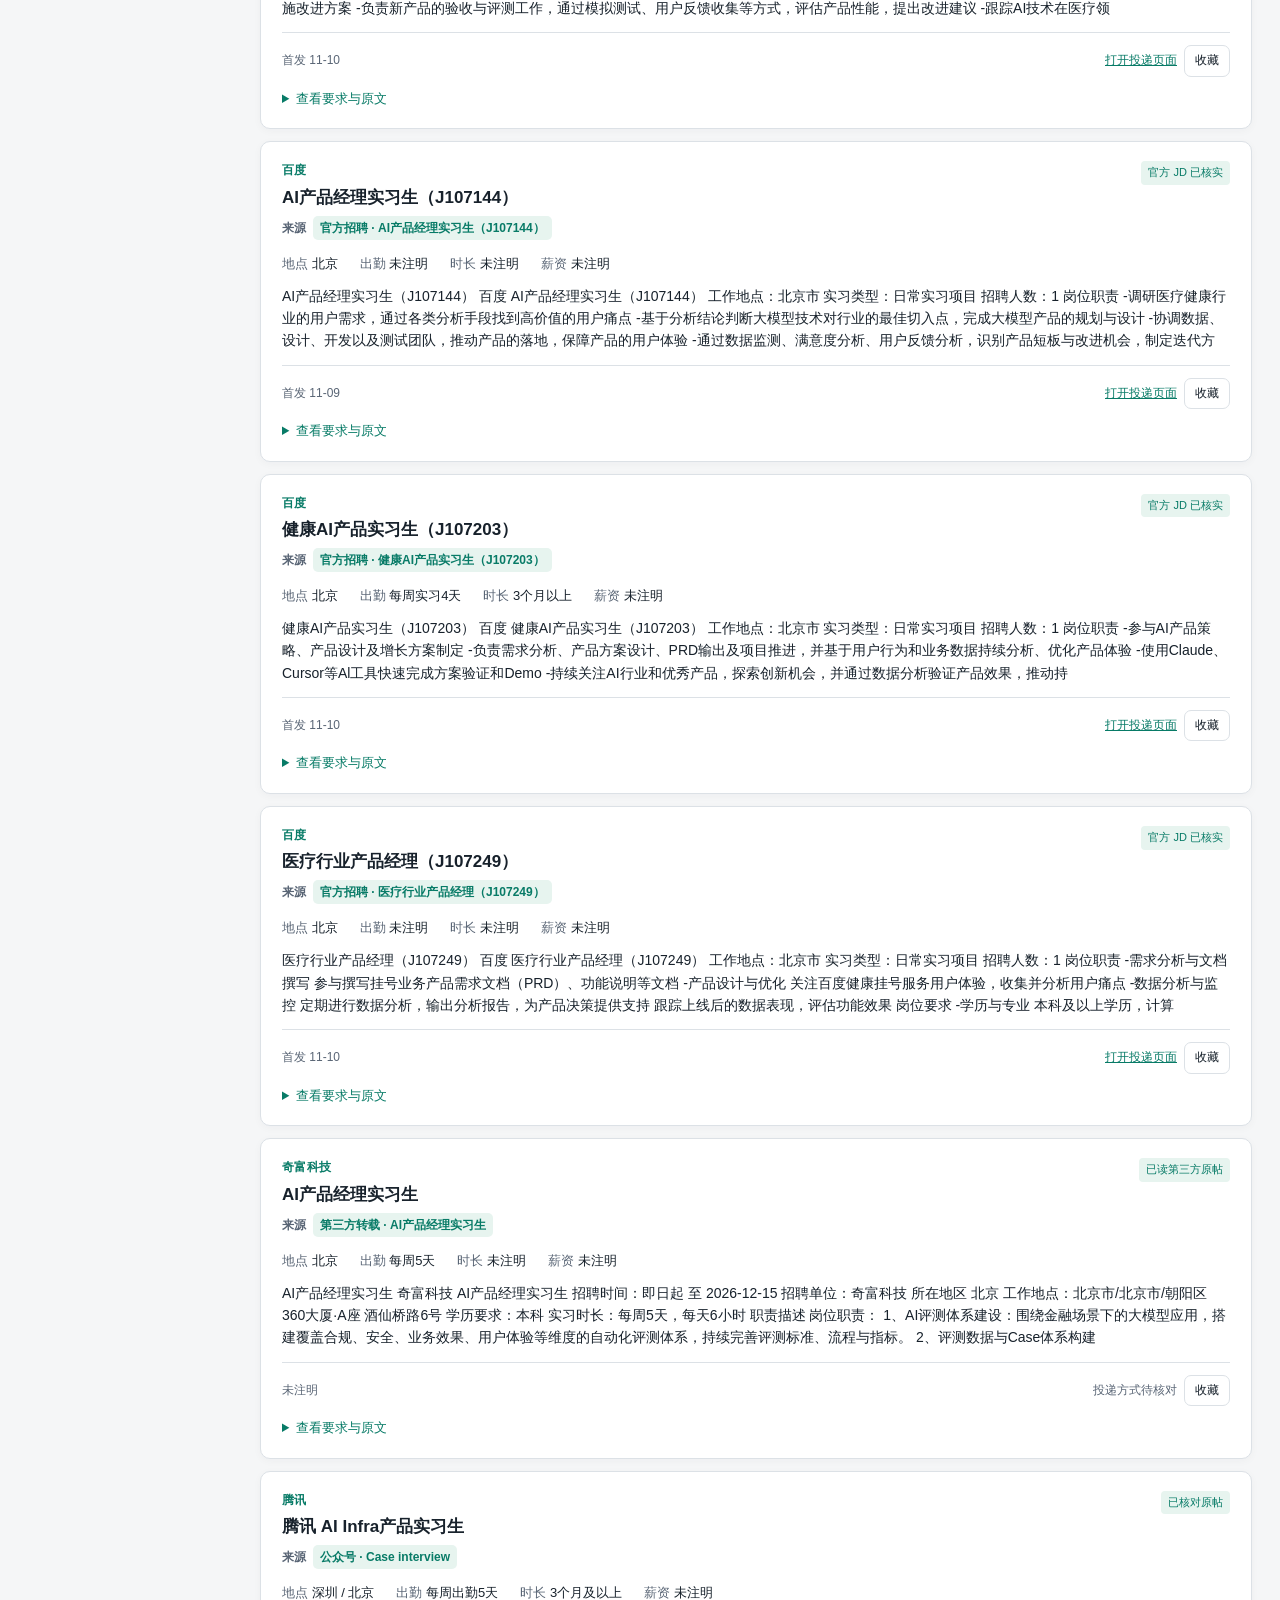
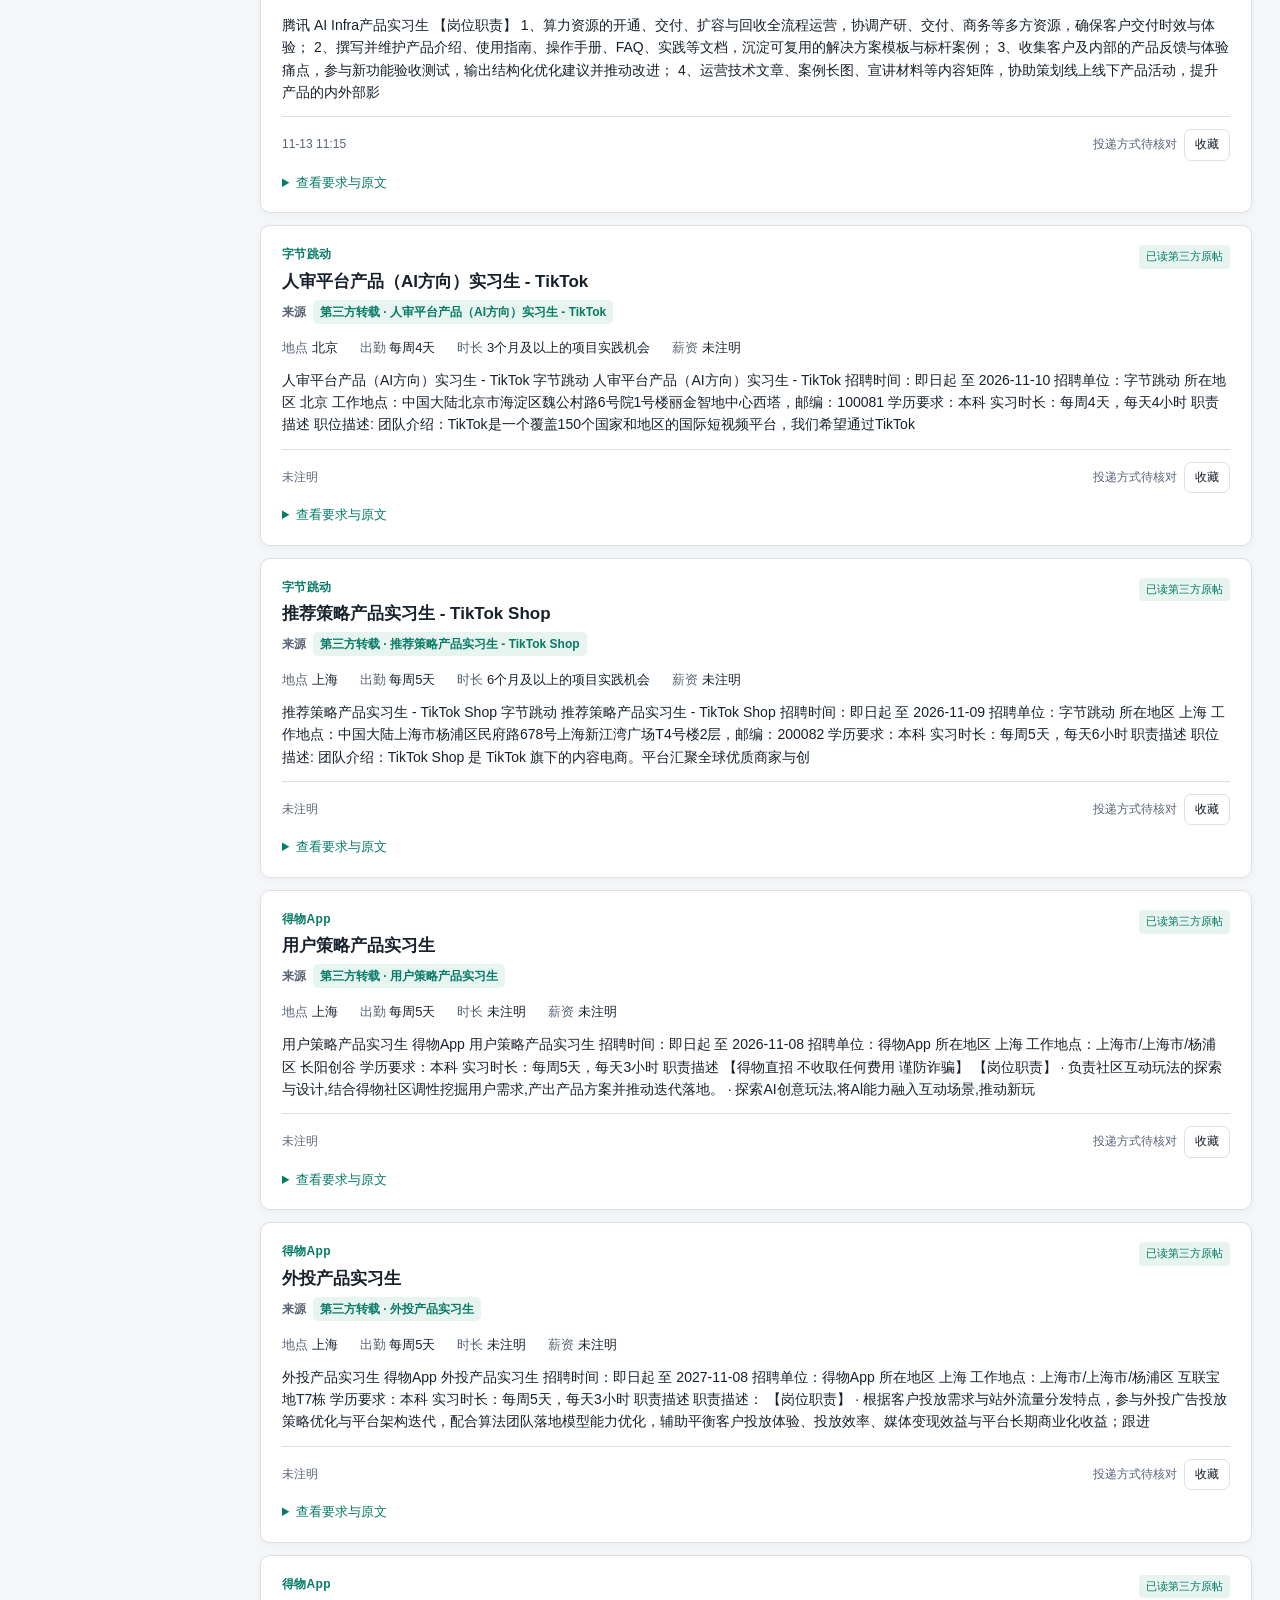
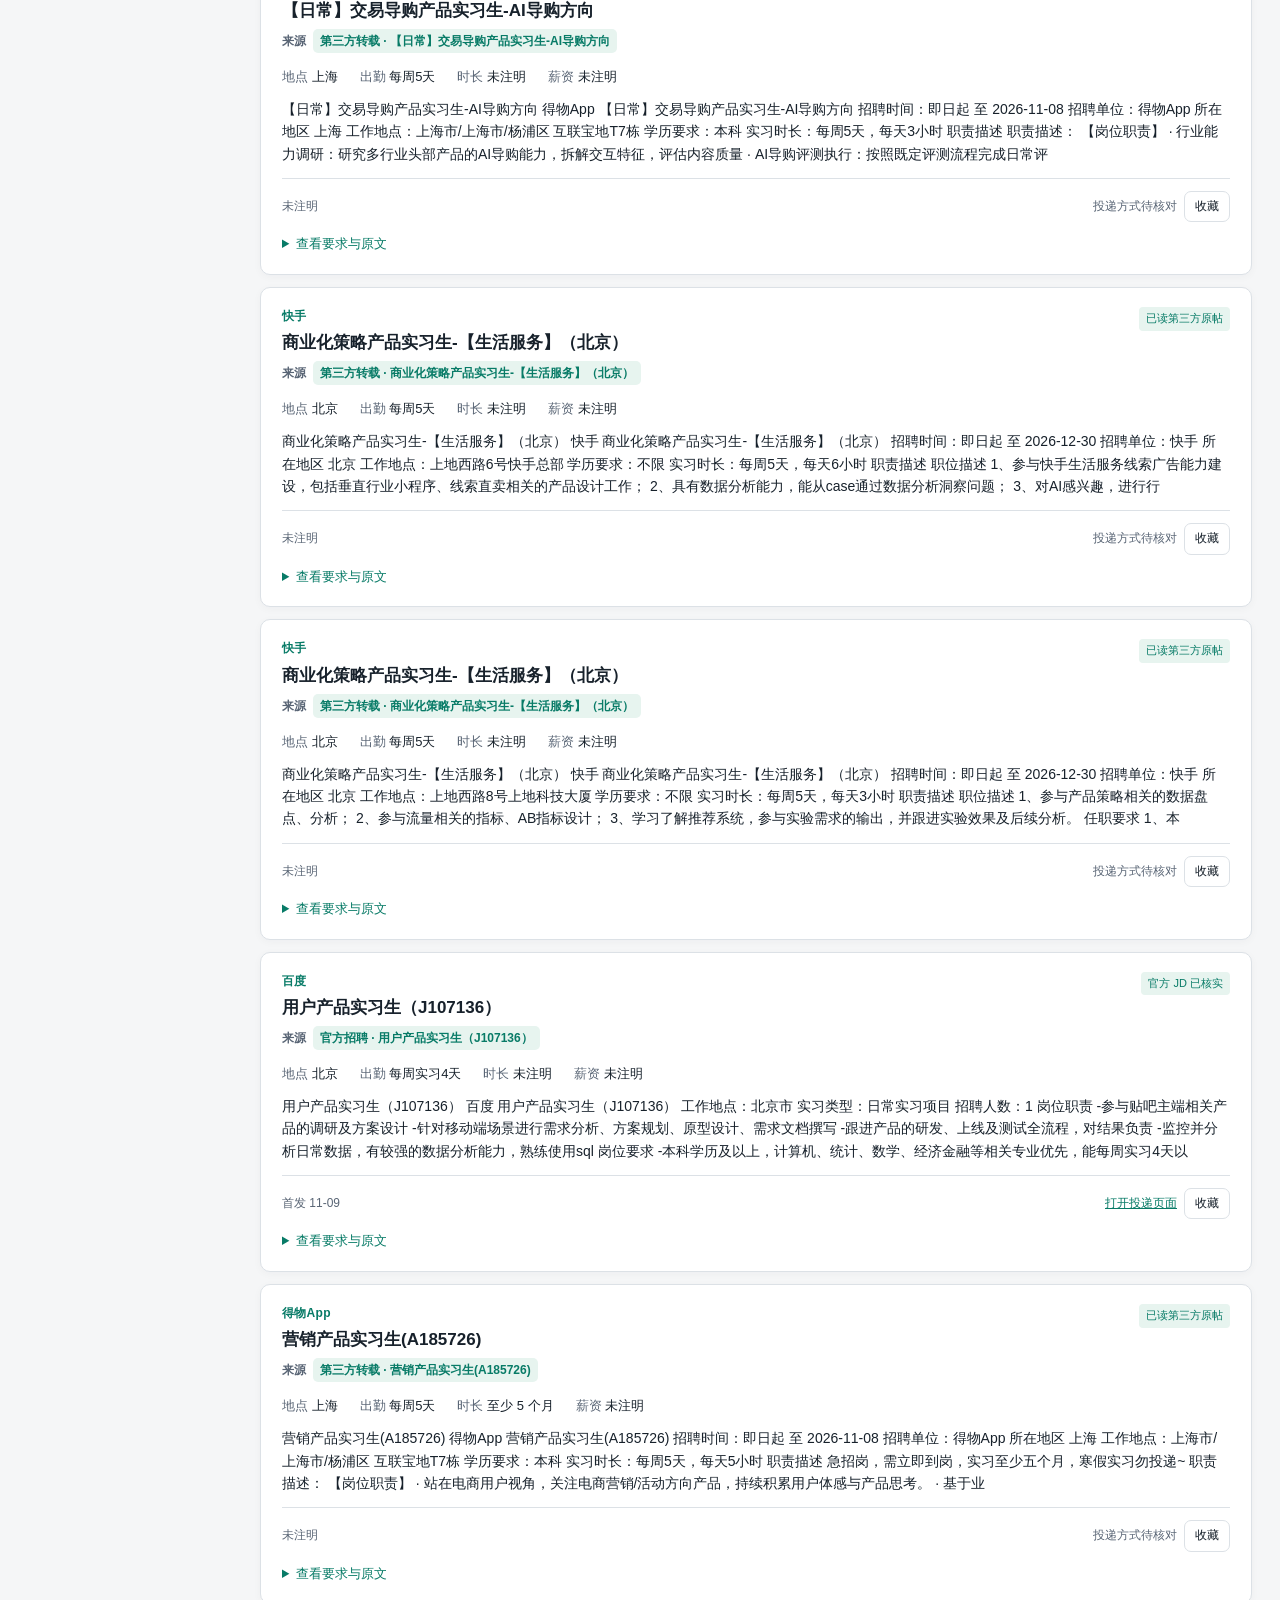
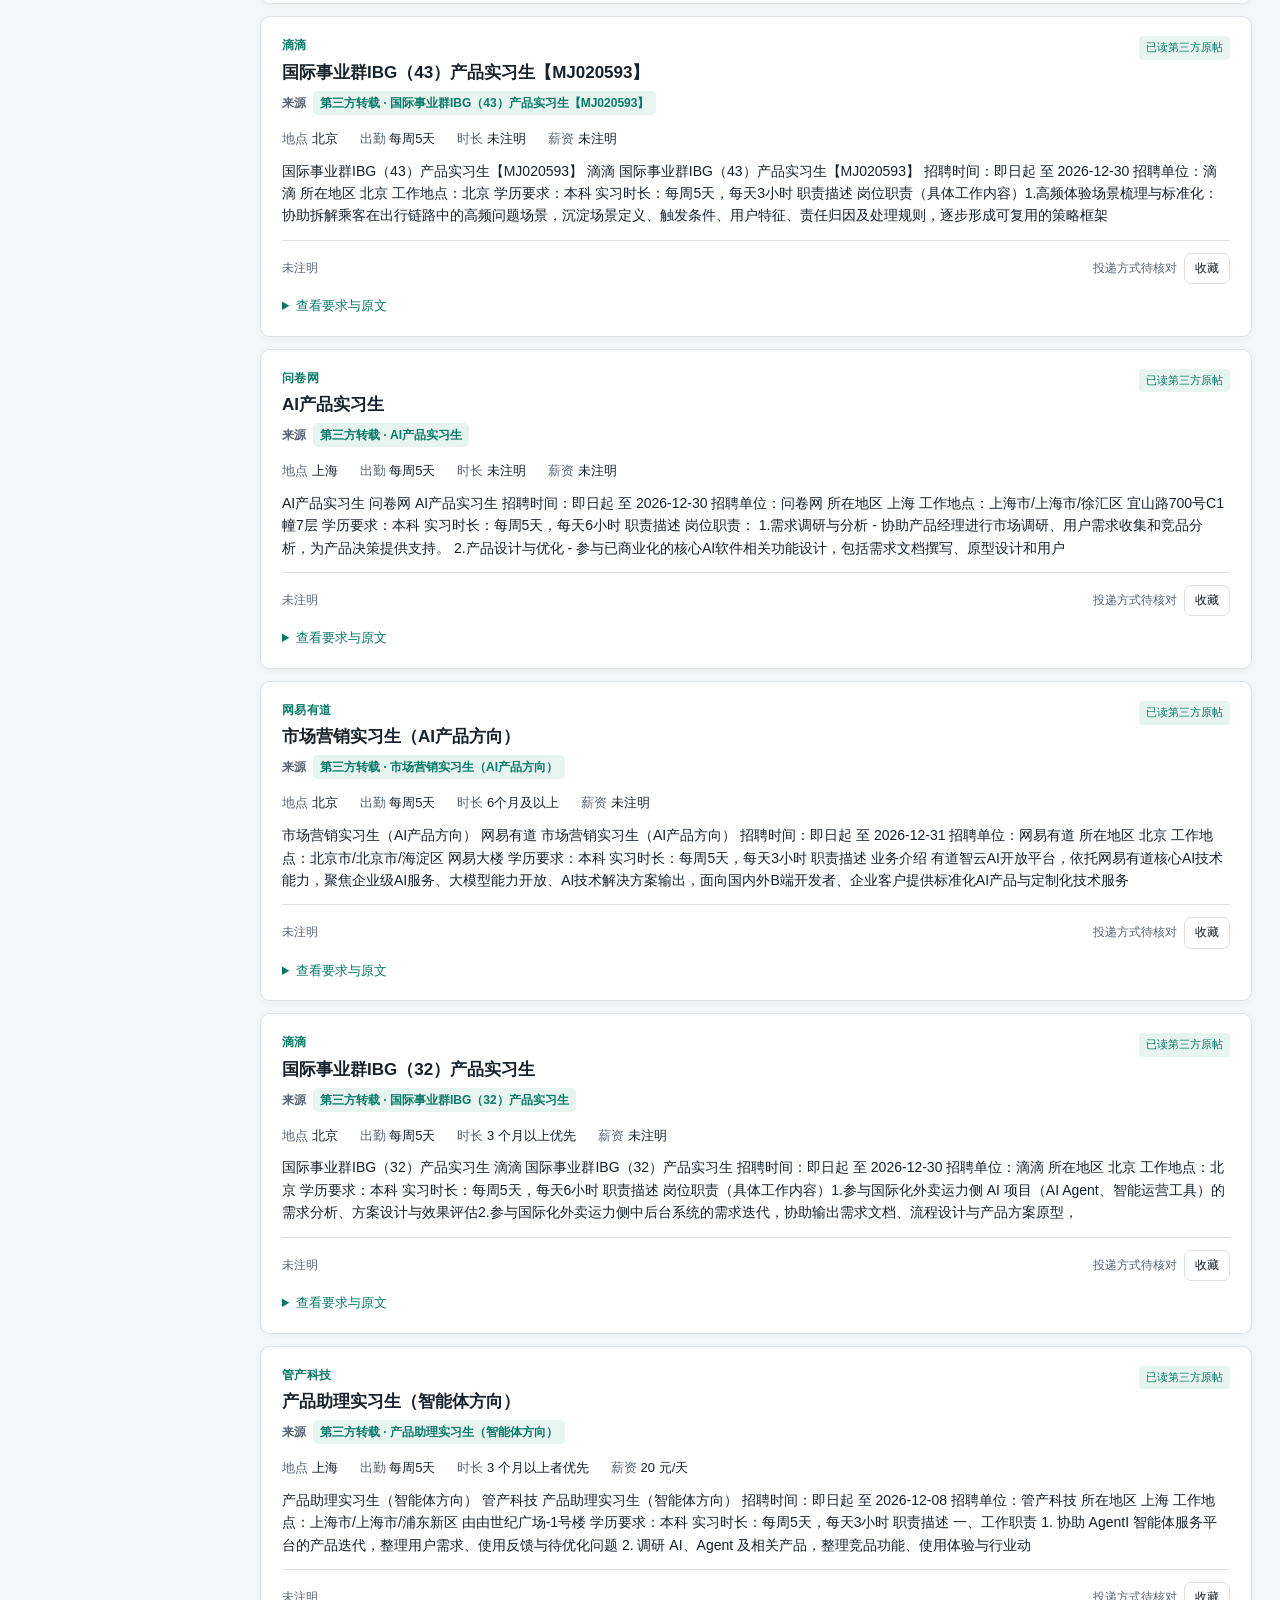
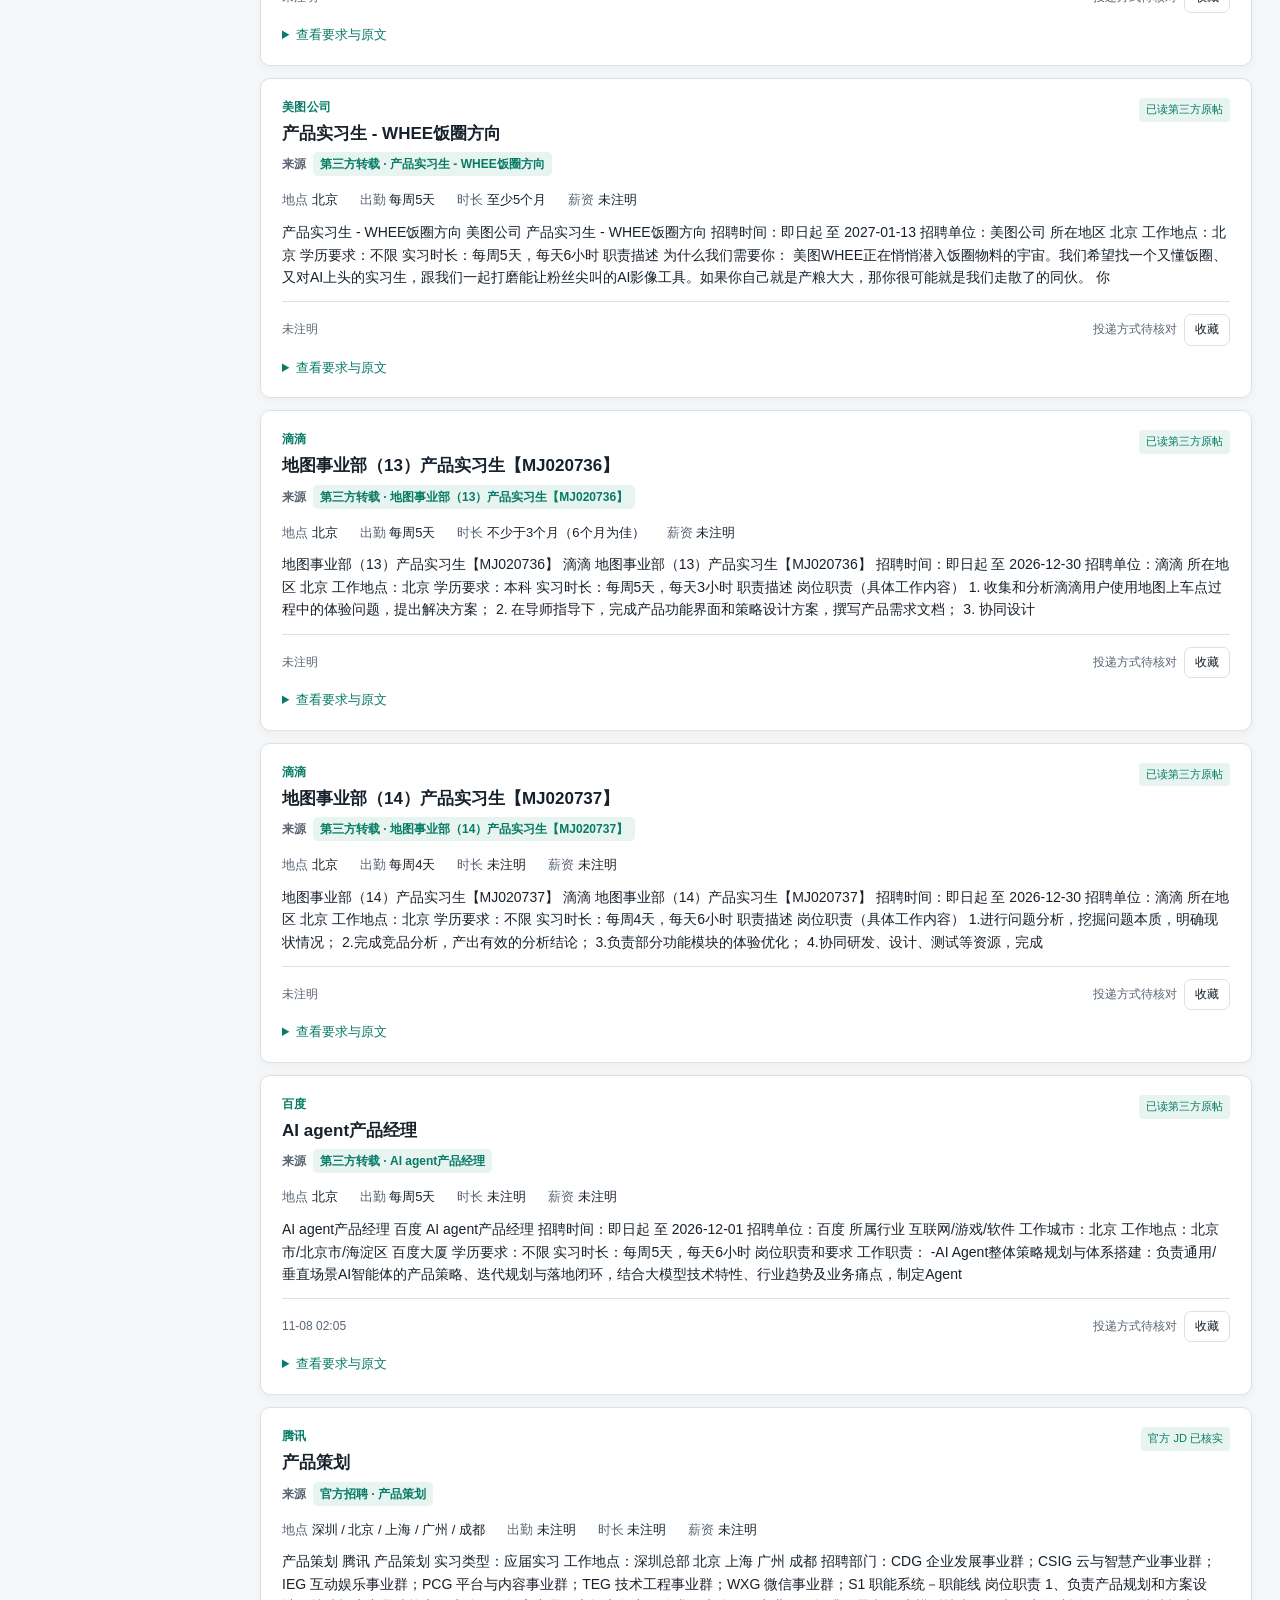
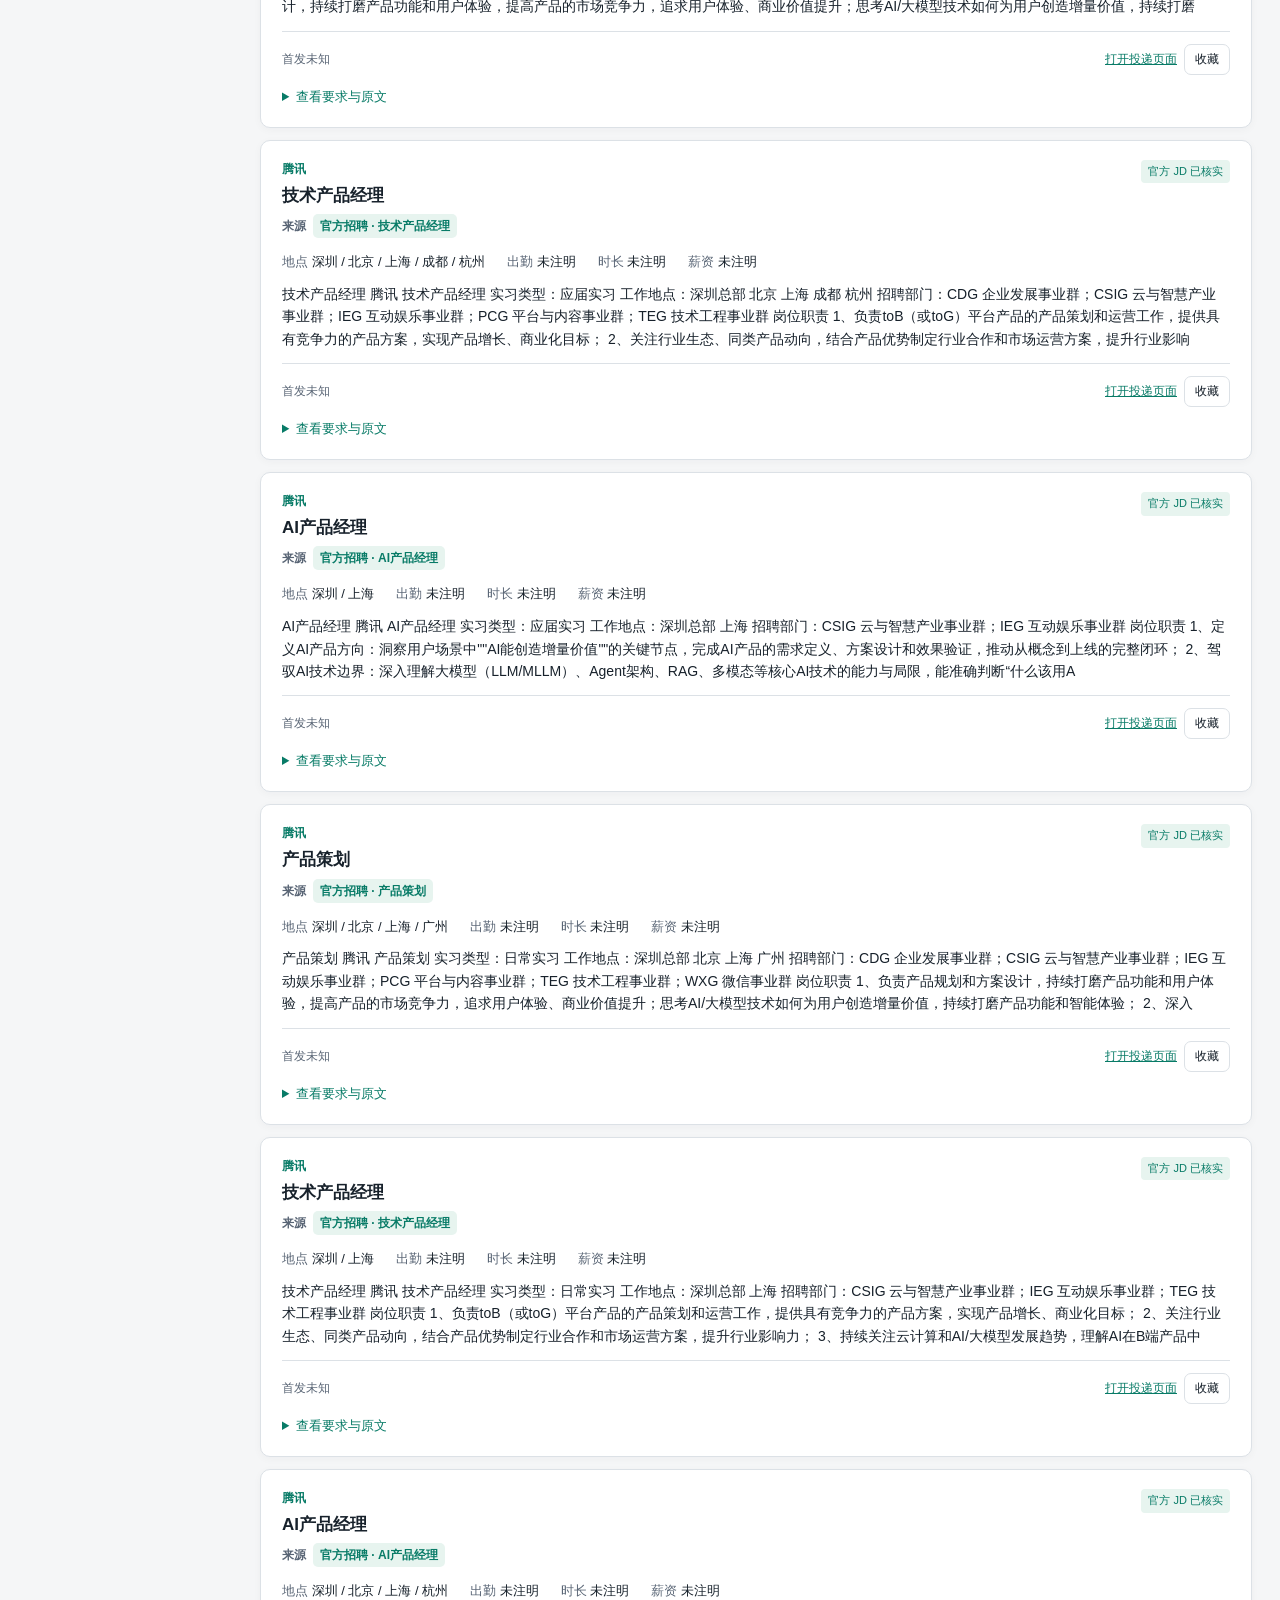
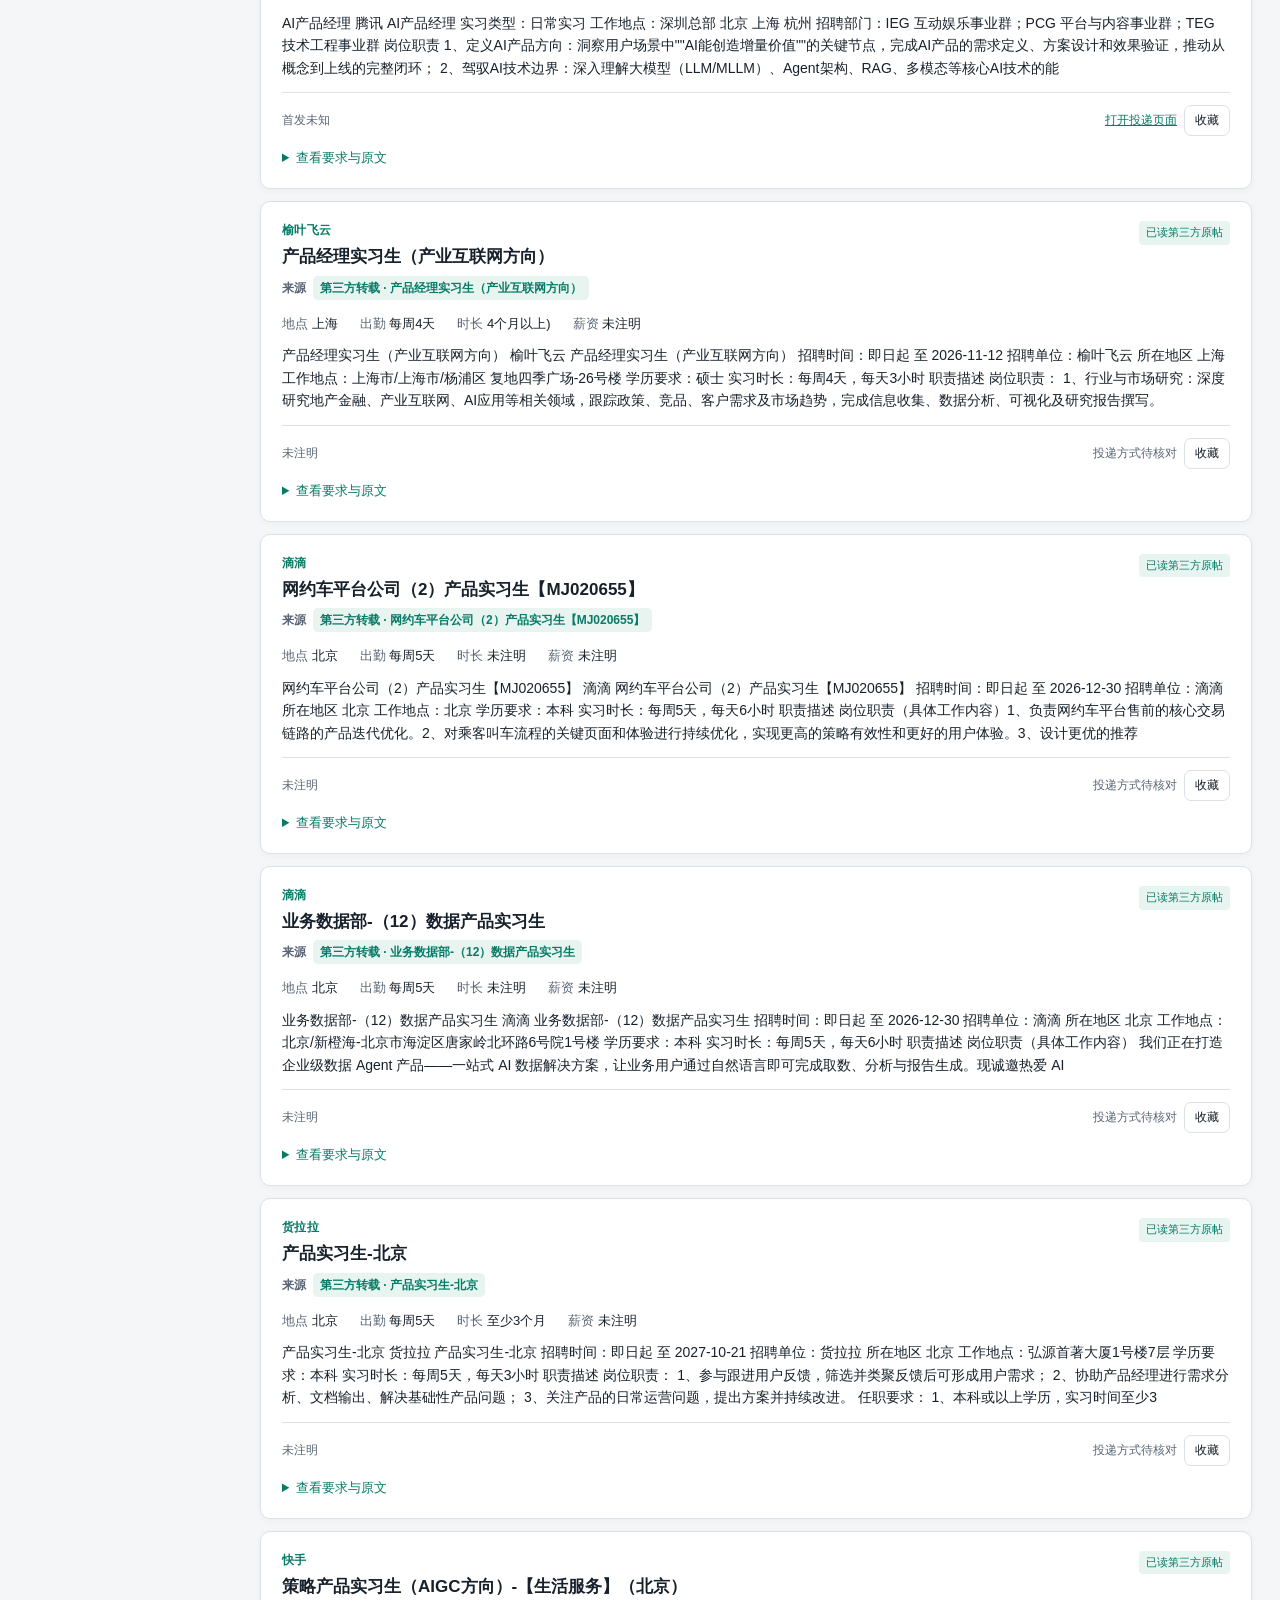
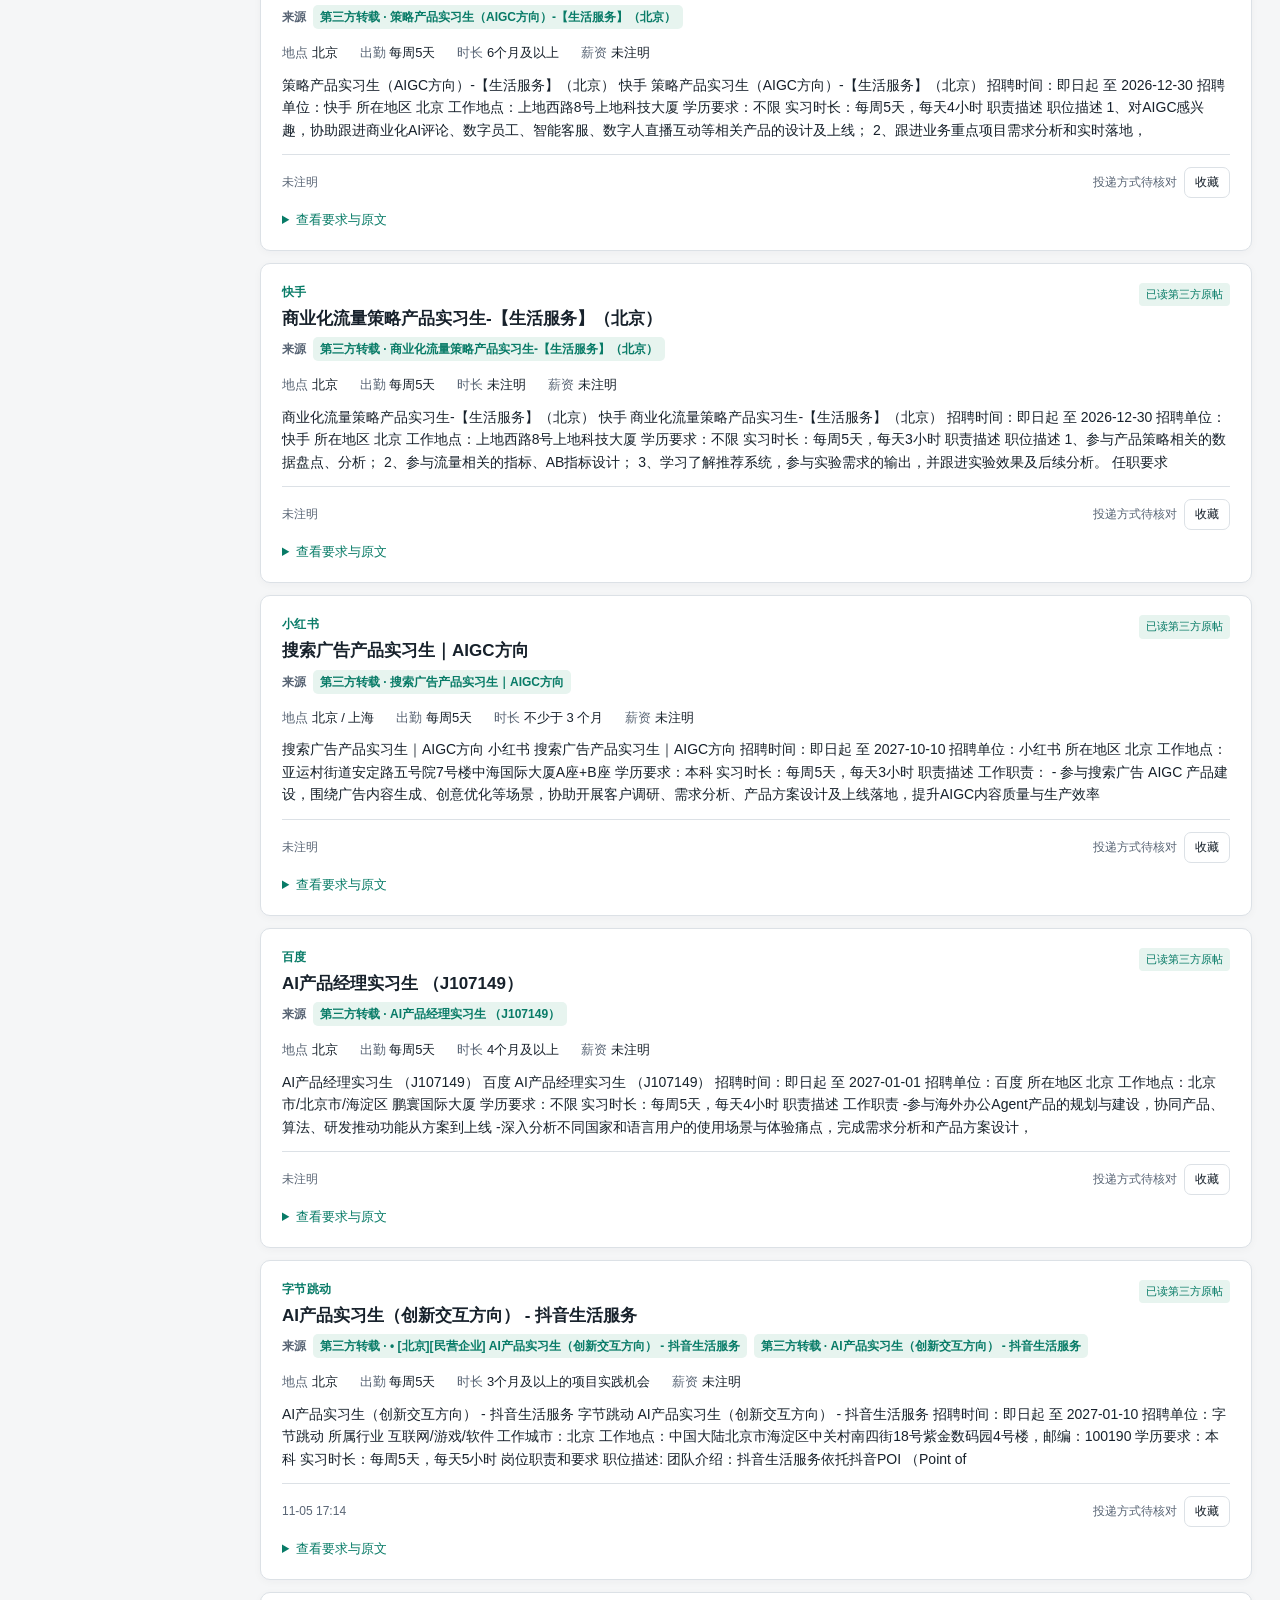
==== commit 00c7016d: "Publish recruitment snapshot 2026-11-13T13:18:05+08:00" ====
--- a/product.html
+++ b/product.html
@@ -6,33 +6,41 @@
 *{box-sizing:border-box}body{margin:0;background:var(--bg);color:var(--text);line-height:1.6}button,input,select{font:inherit;color:inherit}button,a{touch-action:manipulation}a{color:var(--accent)}button{cursor:pointer;border:1px solid var(--line);background:var(--surface);border-radius:7px;padding:8px 13px}button:hover{border-color:var(--accent)}button:disabled{opacity:.6;cursor:wait}button:focus-visible,a:focus-visible,input:focus-visible,select:focus-visible,summary:focus-visible{outline:3px solid var(--focus);outline-offset:3px}.skip{position:absolute;left:12px;top:-90px;background:var(--surface);padding:12px;z-index:5}.skip:focus{top:10px}.shell{max-width:1740px;margin:auto;padding:25px 28px 40px}header{display:flex;justify-content:space-between;gap:24px;align-items:center}h1{font-size:25px;letter-spacing:-.5px;margin:0}h2{font-size:18px;margin:0 0 10px}h3{font-size:17px;margin:0}.subtitle,.muted{color:var(--muted)}.subtitle{margin:3px 0 0;font-size:13px}.header-actions{text-align:right;flex-shrink:0}.runtime{font-size:12px;color:var(--muted);margin-top:4px}.dot{display:inline-block;width:7px;height:7px;background:var(--accent);border-radius:100%;margin-right:5px}.statusline{margin-top:20px;background:var(--surface);border:1px solid var(--line);border-radius:9px;padding:12px 16px;display:flex;gap:25px;flex-wrap:wrap;font-size:13px}.stat strong{font-size:18px;font-variant-numeric:tabular-nums;margin-right:4px}.notice{font-size:13px;color:var(--warn);margin:10px 0 16px}.nav{display:flex;gap:5px;border-bottom:1px solid var(--line);margin-bottom:20px}.nav button{border:0;border-radius:0;background:none;color:var(--muted);padding:11px 18px;border-bottom:3px solid transparent}.nav button[aria-selected=true]{color:var(--text);font-weight:650;border-bottom-color:var(--accent)}.workarea{display:grid;grid-template-columns:210px minmax(0,1fr);gap:22px}.filters{display:flex;flex-direction:column;gap:16px}.filter-box{border:1px solid var(--line);border-radius:9px;background:var(--surface);padding:15px}.filters label{display:block;font-size:12px;color:var(--muted);margin:14px 0 5px}.filters label:first-child{margin-top:0}input,select{width:100%;border:1px solid var(--line);border-radius:6px;background:var(--surface);padding:9px}input::placeholder{color:var(--muted)}.category{width:100%;display:flex;justify-content:space-between;margin:4px 0;border:0;background:none;padding:8px 9px;text-align:left}.category[aria-pressed=true]{background:var(--soft);color:var(--accent);font-weight:650}.count{font-variant-numeric:tabular-nums}.small{font-size:12px;color:var(--muted)}.clear{width:100%;margin-top:14px;font-size:13px}.results-header{display:flex;justify-content:space-between;align-items:center;margin-bottom:12px;font-size:13px;gap:12px}.results-header select{width:auto;padding:5px 10px}.cards{display:flex;flex-direction:column;gap:12px}.card{background:var(--surface);border:1px solid var(--line);border-radius:10px;padding:19px 21px;box-shadow:var(--shadow)}.card-top{display:flex;justify-content:space-between;gap:15px;align-items:flex-start}.company{color:var(--accent);font-size:12px;font-weight:650;letter-spacing:.3px;margin-bottom:3px}.badge{display:inline-block;border-radius:4px;background:var(--soft);color:var(--accent);font-size:11px;padding:3px 7px;white-space:nowrap}.badge.warn{background:var(--warnbg);color:var(--warn)}.facts{display:flex;flex-wrap:wrap;gap:7px 22px;margin:14px 0 9px;font-size:13px}.facts span{color:var(--muted)}.facts b{font-weight:500;color:var(--text)}.summary{font-size:14px;max-width:1000px;margin:10px 0 13px}.card-bottom{display:flex;align-items:center;justify-content:space-between;gap:15px;border-top:1px solid var(--line);padding-top:12px}.source{font-size:12px;color:var(--muted)}.actions{display:flex;gap:7px;align-items:center;flex-wrap:wrap}.actions button{font-size:12px;padding:5px 10px}.actions a{font-size:12px}.primary{background:var(--accent);color:var(--surface);border-color:var(--accent)}details{margin-top:12px;font-size:13px}summary{cursor:pointer;color:var(--accent);width:fit-content}.detailbody{border-top:1px solid var(--line);margin-top:12px;padding-top:14px}.detailbody ul{padding-left:20px}.original{white-space:pre-wrap;overflow-wrap:anywhere;line-height:1.8;background:var(--bg);padding:15px;border-radius:6px;max-height:410px;overflow:auto}.mail{font-family:Consolas,monospace;overflow-wrap:anywhere}.empty{padding:60px 20px;text-align:center;border:1px dashed var(--line);border-radius:9px;background:var(--surface)}.tablewrap{border:1px solid var(--line);border-radius:8px;background:var(--surface);overflow-x:auto}table{width:100%;border-collapse:collapse;font-size:13px}th,td{text-align:left;padding:11px 14px;border-bottom:1px solid var(--line);white-space:nowrap}th{color:var(--muted);font-size:12px;font-weight:550}td:last-child{white-space:normal;min-width:230px}.source-tools{display:flex;gap:12px;margin-bottom:15px}.source-tools input{max-width:400px}.source-tools select{width:auto}.pending-list{display:grid;grid-template-columns:repeat(2,minmax(0,1fr));gap:10px}.pending-item{border:1px solid var(--line);background:var(--surface);padding:14px 16px;border-radius:8px}.pending-item a{font-size:14px}.pending-item p{margin:6px 0 0;font-size:12px;color:var(--muted)}footer{font-size:12px;color:var(--muted);margin-top:26px}.error{padding:14px;border:1px solid var(--warn);border-radius:7px;color:var(--warn);margin:10px 0}.toast{position:fixed;bottom:24px;left:50%;transform:translateX(-50%);padding:10px 18px;background:var(--text);color:var(--surface);border-radius:8px;z-index:10} [hidden]{display:none!important}
 @media(max-width:800px){.shell{padding:18px 15px}header{align-items:flex-start;gap:10px}h1{font-size:22px}.header-actions button{font-size:12px;padding:7px}.runtime{max-width:140px}.statusline{gap:10px 20px;padding:10px}.workarea{grid-template-columns:1fr;gap:14px}.filters{display:grid;grid-template-columns:1fr 1fr;gap:10px}.filter-box{padding:10px}.filter-note{display:none}.card{padding:15px}.card-bottom{align-items:flex-start;flex-direction:column;gap:9px}.card-top{gap:8px}.badge{white-space:normal;max-width:90px}.pending-list{grid-template-columns:1fr}.nav button{padding:9px 12px}.source-tools{flex-wrap:wrap}.source-tools input{max-width:none}.facts{gap:6px 14px}.results-header{margin-top:0}}
 @media(prefers-reduced-motion:reduce){*{scroll-behavior:auto!important}}
-</style><link rel="stylesheet" href="./reading-queue.css?v=job-source"><script src="./reading-queue.js?v=title-first"></script><meta name="robots" content="noindex,nofollow"><meta name="referrer" content="no-referrer"><link rel="stylesheet" href="./publication.css"><script src="./publication.js"></script></head><body><a class="skip" href="#main">跳到岗位列表</a><div class="shell">
+</style><link rel="stylesheet" href="./reading-queue.css?v=daily-view-1"><script src="./reading-queue.js?v=daily-view-1"></script><meta name="robots" content="noindex,nofollow"><meta name="referrer" content="no-referrer"><link rel="stylesheet" href="./publication.css"><script src="./publication.js"></script></head><body><a class="skip" href="#main">跳到岗位列表</a><div class="shell">
 <header><div><h1>实习雷达 <span class="muted" style="font-weight:400">/ 产品方向</span></h1><p class="subtitle" id="scope">已授权招聘来源 · 近一周</p></div><div class="header-actions"><a id="finance-board" href="./">金融投研看板</a><button id="refresh" hidden disabled>后台更新</button><a id="mobilelink" hidden target="_blank" rel="noopener noreferrer">手机入口</a><div class="runtime" id="runtime"><span class="dot"></span>正在连接本地读取器</div></div></header><aside class="publication-bar" id="publication-status" role="status">正在读取保存时间…</aside>
-<div class="statusline" id="stats" aria-label="扫描范围"></div><p class="notice" id="notice"></p>
 <nav id="decision-entry" class="rq-decisions" aria-label="岗位决策与补读"></nav><nav class="nav" aria-label="看板视图" role="tablist"><button role="tab" aria-selected="true" data-tab="jobs" id="tab-jobs" aria-controls="jobs">岗位</button><button role="tab" aria-selected="false" data-tab="sources" id="tab-sources" aria-controls="sources">来源覆盖</button><button role="tab" aria-selected="false" data-tab="pending" id="tab-pending" aria-controls="pending">补读速览</button></nav>
-<main id="main" tabindex="-1"><div id="loaderror" class="error" hidden></div><section id="jobs" role="tabpanel" aria-labelledby="tab-jobs"><div class="workarea"><aside class="filters" aria-label="筛选岗位"><div class="filter-box"><div class="small" style="padding:0 9px 6px">信息状态</div><button class="category" data-category="verified" aria-pressed="true"><span>产品岗位</span><span class="count" id="n-verified">0</span></button><button class="category" data-category="lead" aria-pressed="false"><span>待补充线索</span><span class="count" id="n-lead">0</span></button><button class="category" data-category="adjacent" aria-pressed="false"><span>相关机会</span><span class="count" id="n-adjacent">0</span></button><button class="category" data-category="saved" aria-pressed="false"><span>我的收藏</span><span class="count" id="n-saved">0</span></button></div><div class="filter-box"><label for="query">公司 / 岗位 / 技能</label><input id="query" type="search" placeholder="如：快手、AI、SQL"><label for="city">城市</label><select id="city"><option value="">全部城市</option><option>北京</option><option>上海</option><option>地点未注明</option></select><label for="direction">方向</label><select id="direction"><option value="">全部产品方向</option><option>AI / 技术产品</option><option>策略产品</option><option>增长产品</option><option>数据产品</option><option>产品经理</option></select><button class="clear" id="clear">清空筛选</button></div><p class="small filter-note">每条都保留来源、原文和缺失字段。条目数代表招聘信息，原文未写 HC 人数时不作推测。</p></aside><div><div class="results-header"><span id="resultcount" role="status" aria-live="polite">正在读取…</span><label>排序 <select id="sort"><option value="new">最新发布</option><option value="company">按公司</option></select></label></div><div id="cards" class="cards"></div></div></div></section>
-<section id="sources" role="tabpanel" aria-labelledby="tab-sources" hidden><h2>本机记录覆盖</h2><p class="muted" style="font-size:13px">仅展示已识别的招聘群和求职公众号，扫描本机近一周记录。缺失原图或未同步历史仍可能包含岗位。</p><div class="source-tools"><label for="sourcequery" class="small" style="align-self:center">查找来源</label><input id="sourcequery" type="search" placeholder="输入群或公众号名称"><label for="sourcekind" class="small" style="align-self:center">类型</label><select id="sourcekind"><option value="group">微信群</option><option value="followed_account">已关注公众号</option></select></div><div class="tablewrap" role="region" aria-label="来源覆盖表，可横向滚动" tabindex="0"><table><thead><tr><th>群 / 公众号</th><th>一周消息</th><th>图片待核对</th><th>覆盖状态</th></tr></thead><tbody id="sourcebody"></tbody></table></div><p class="small" id="sourcecount" role="status"></p></section>
+<main id="main" tabindex="-1"><div id="loaderror" class="error" hidden></div><section id="jobs" role="tabpanel" aria-labelledby="tab-jobs"><div class="workarea"><aside class="filters" aria-label="筛选岗位"><div class="filter-box"><div class="small" style="padding:0 9px 6px">信息状态</div><button class="category" data-category="verified" aria-pressed="true"><span>产品岗位</span><span class="count" id="n-verified">0</span></button><button class="category" data-category="lead" aria-pressed="false"><span>待补充线索</span><span class="count" id="n-lead">0</span></button><button class="category" data-category="adjacent" aria-pressed="false"><span>相关机会</span><span class="count" id="n-adjacent">0</span></button><button class="category" data-category="saved" aria-pressed="false"><span>我的收藏</span><span class="count" id="n-saved">0</span></button></div><div class="filter-box"><label for="query">公司 / 岗位 / 技能</label><input id="query" type="search" placeholder="如：快手、AI、SQL"><label for="city">城市</label><select id="city"><option value="">全部城市</option><option>北京</option><option>上海</option><option>地点未注明</option></select><label for="direction">方向</label><select id="direction"><option value="">全部产品方向</option><option>AI / 技术产品</option><option>策略产品</option><option>增长产品</option><option>数据产品</option><option>产品经理</option></select><button class="clear" id="clear">清空筛选</button></div><p class="small filter-note">每条都保留来源、原文和缺失字段。条目数代表招聘信息，原文未写 HC 人数时不作推测。</p></aside><div><div class="results-header"><span id="resultcount" tabindex="-1" role="status" aria-live="polite">正在读取…</span><label>排序 <select id="sort"><option value="new">最新发布</option><option value="company">按公司</option></select></label></div><div id="cards" class="cards"></div></div></div></section>
+<section id="sources" role="tabpanel" aria-labelledby="tab-sources" hidden><h2>来源覆盖</h2><div class="statusline" id="stats" aria-label="扫描范围"></div><p class="notice" id="notice"></p><p class="muted" style="font-size:13px">仅展示已识别的招聘群和求职公众号，扫描本机近一周记录。缺失原图或未同步历史仍可能包含岗位。</p><div class="source-tools"><label for="sourcequery" class="small" style="align-self:center">查找来源</label><input id="sourcequery" type="search" placeholder="输入群或公众号名称"><label for="sourcekind" class="small" style="align-self:center">类型</label><select id="sourcekind"><option value="group">微信群</option><option value="followed_account">已关注公众号</option></select></div><div class="tablewrap" role="region" aria-label="来源覆盖表，可横向滚动" tabindex="0"><table><thead><tr><th>群 / 公众号</th><th>一周消息</th><th>图片待核对</th><th>覆盖状态</th></tr></thead><tbody id="sourcebody"></tbody></table></div><p class="small" id="sourcecount" role="status"></p></section>
 <section id="pending" role="tabpanel" aria-labelledby="tab-pending" hidden><div id="reading-panel"></div></section></main>
 <footer id="footer">所有数据保存在本机。看板仅监听 127.0.0.1。</footer></div><div class="toast" id="toast" role="status" hidden></div>
 <script>
-'use strict';let DATA=null,category='verified',currentTab='jobs',decisionMode='';let requestedJob=new URLSearchParams(location.search).get('job');let saved=new Set();try{saved=new Set(JSON.parse(localStorage.getItem('internship-saved')||'[]'))}catch{}const $=id=>document.getElementById(id);const h=(tag,cls,txt)=>{const x=document.createElement(tag);if(cls)x.className=cls;if(txt!=null)x.textContent=txt;return x};const when=s=>s?s.slice(5,16).replace('T',' '):'未注明';const missing=s=>s||'未注明';let toastTimer;function toast(t){$('toast').textContent=t;$('toast').hidden=false;clearTimeout(toastTimer);toastTimer=setTimeout(()=>$('toast').hidden=true,2300)}
+'use strict';
+const initialParams=new URLSearchParams(location.search);
+const decisionFilters={today:ReadingQueue.decisionToday,ready:ReadingQueue.decisionReady,information_gaps:ReadingQueue.decisionNeedsInformation,new_ready:ReadingQueue.decisionNew,open:ReadingQueue.decisionOpen};
+let DATA=null,category='verified',currentTab='jobs',decisionMode=Object.hasOwn(decisionFilters,initialParams.get('focus'))?initialParams.get('focus'):'';
+let requestedJob=initialParams.get('job');let saved=new Set();try{saved=new Set(JSON.parse(localStorage.getItem('internship-saved')||'[]'))}catch{}const $=id=>document.getElementById(id);const h=(tag,cls,txt)=>{const x=document.createElement(tag);if(cls)x.className=cls;if(txt!=null)x.textContent=txt;return x};const when=s=>s?s.slice(5,16).replace('T',' '):'未注明';const missing=s=>s||'未注明';let toastTimer;function toast(t){$('toast').textContent=t;$('toast').hidden=false;clearTimeout(toastTimer);toastTimer=setTimeout(()=>$('toast').hidden=true,2300)}
 function counts(){for(const c of ['verified','lead','adjacent'])$('n-'+c).textContent=DATA.jobs.filter(j=>j.category===c).length;$('n-saved').textContent=DATA.jobs.filter(j=>saved.has(j.id)).length}
-function choose(c){decisionMode='';category=c;document.querySelectorAll('[data-category]').forEach(b=>b.setAttribute('aria-pressed',b.dataset.category===c));renderJobs()}
+function syncViewURL(){const url=new URL(location.href);if(decisionMode)url.searchParams.set('focus',decisionMode);else url.searchParams.delete('focus');if(currentTab!=='jobs')url.searchParams.set('tab',currentTab);else url.searchParams.delete('tab');history.replaceState(null,'',url)}
+function choose(c){decisionMode='';category=c;syncViewURL();renderJobs();renderDecisionEntry()}
 function fact(parent,label,value){const n=h('span');n.append(document.createTextNode(label+' '),h('b','',missing(value)));parent.append(n)}
-function renderJobs(){if(!DATA)return;counts();const query=$('query').value.trim().toLowerCase();const decision=({today:ReadingQueue.decisionToday,ready:ReadingQueue.decisionReady,information_gaps:ReadingQueue.decisionNeedsInformation,new_ready:ReadingQueue.decisionNew,open:ReadingQueue.decisionOpen})[decisionMode];let list=DATA.jobs.filter(j=>(decision?decision(j):category==='saved'?saved.has(j.id):j.category===category)&&(!$('city').value||(j.cities||String(j.city||'').split(' / ')).includes($('city').value)||(!j.city&&$('city').value==='地点未注明'))&&(!$('direction').value||j.direction===$('direction').value)&&(!query||[j.company,j.title,j.summary,...j.requirements].join(' ').toLowerCase().includes(query)));if($('sort').value==='company')list.sort((a,b)=>a.company.localeCompare(b.company,'zh-CN'));$('resultcount').textContent=`${list.length} 条招聘信息 · ${decisionMode==='new_ready'?'今日新增可判断':decisionMode==='open'?'已确认开放':decisionMode==='today'?'今日值得看':decisionMode==='ready'?'岗位资料齐备':decisionMode==='information_gaps'?'岗位资料待补':category==='lead'?'按标题或卡片归类，详见原文':'原文未标注的字段显示“未注明”'}`;$('cards').replaceChildren();if(!list.length){const e=h('div','empty');e.append(h('h3','','没有匹配的岗位'),h('p','muted','试试清空筛选，或切换信息状态。'));$('cards').append(e);return}for(const j of list){const card=h('article','card');card.id='job-'+j.id;const top=h('div','card-top'),title=h('div');title.append(h('div','company',j.company),h('h3','',j.title));top.append(title,h('span','badge'+(j.category==='lead'?' warn':''),j.category==='lead'?'信息待补充':j.official_verified?'官方 JD 已核实':j.category==='adjacent'?'智能硬件相关':j.source_kind==='第三方平台/转发'?'已读第三方原帖':'已核对原帖'));card.append(top,ReadingQueue.sourceRow([{id:j.source_id,name:j.source_name,kind:j.source_kind,wechat_kind:j.source_wechat_kind,url:j.source_url},...(j.additional_sources||[])],DATA));const facts=h('div','facts');fact(facts,'地点',j.city);fact(facts,'出勤',j.days);fact(facts,'时长',j.months);fact(facts,'薪资',j.salary);card.append(facts,h('p','summary',j.summary));const missingProof=ReadingQueue.decisionMissing(j);if(missingProof.length)card.append(h('p','small','还缺 '+missingProof.join('、')));const bottom=h('div','card-bottom');bottom.append(h('div','source',`${j.published_at?'首发 '+when(j.published_at):j.official_verified?'首发未知':when(j.posted_at)}`));const acts=h('div','actions');if(j.application_url){const apply=h('a','','打开投递页面');apply.href=j.application_url;apply.target='_blank';apply.rel='noopener noreferrer';acts.append(apply)}if(j.email){const copy=h('button','primary','复制投递邮箱');copy.setAttribute('aria-label','复制 '+j.company+' '+j.title+' 的投递邮箱');copy.onclick=async()=>{try{await navigator.clipboard.writeText(j.email);toast('已复制：'+j.email)}catch{toast('复制失败，可在详情中选取邮箱')}};acts.append(copy)}else if(!j.application_url){acts.append(h('span','small','投递方式待核对'))}const save=h('button','',saved.has(j.id)?'已收藏':'收藏');save.setAttribute('aria-pressed',saved.has(j.id));save.onclick=()=>{saved.has(j.id)?saved.delete(j.id):saved.add(j.id);localStorage.setItem('internship-saved',JSON.stringify([...saved]));renderJobs()};acts.append(save);bottom.append(acts);card.append(bottom);const det=h('details');det.append(h('summary','','查看要求与原文'));const body=h('div','detailbody');if(j.requirements.length){const ul=h('ul');j.requirements.forEach(r=>ul.append(h('li','',r)));body.append(ul)}if(j.email)body.append(h('p','mail','投递邮箱：'+j.email));if(j.application_note)body.append(h('p','',j.application_note));if(j.last_verified_at)body.append(h('p','small','最后核验 '+when(j.last_verified_at)));if(j.changes?.length)body.append(h('p','small','JD 有变化 · '+when(j.changes.at(-1).at)));body.append(h('p','small','HC 人数 '+(j.hc_count??'未注明')+' · 截止 '+(j.deadline||'未注明')+' · '+(j.opening_status||j.review)));if(j.source_url){const a=h('a','','打开来源原文');a.href=j.source_url;a.target='_blank';a.rel='noopener noreferrer';body.append(a)}if(j.additional_sources?.length){const list=h('ul');for(const r of j.additional_sources){const item=h('li','small');item.append(document.createTextNode([ReadingQueue.sourceLabel(r,DATA),r.time&&when(r.time)].filter(Boolean).join(' · ')));if(r.url){const a=h('a','','打开转载');a.href=r.url;a.target='_blank';a.rel='noopener noreferrer';item.append(' · ',a)}list.append(item)}body.append(h('p','small','转载出处'),list)}const original=h('pre','original',j.original);original.tabIndex=0;original.setAttribute('aria-label','消息原文，可滚动');body.append(original,h('p','small','原帖索引：'+j.message_id));det.append(body);card.append(det);$('cards').append(card)}}
+function renderJobs(){if(!DATA)return;counts();document.querySelectorAll('[data-category]').forEach(b=>b.setAttribute('aria-pressed',String(!decisionMode&&b.dataset.category===category)));const query=$('query').value.trim().toLowerCase();const decision=decisionFilters[decisionMode];let list=DATA.jobs.filter(j=>(decision?ReadingQueue.decisionInWindow(j,DATA)&&decision(j):category==='saved'?saved.has(j.id):j.category===category)&&(!$('city').value||(j.cities||String(j.city||'').split(' / ')).includes($('city').value)||(!j.city&&$('city').value==='地点未注明'))&&(!$('direction').value||j.direction===$('direction').value)&&(!query||[j.company,j.title,j.summary,...j.requirements].join(' ').toLowerCase().includes(query)));if($('sort').value==='company')list.sort((a,b)=>a.company.localeCompare(b.company,'zh-CN'));$('resultcount').textContent=`${list.length} 条招聘信息 · ${decisionMode==='new_ready'?'今日新增可判断':decisionMode==='open'?'已确认开放':decisionMode==='today'?'今日值得看':decisionMode==='ready'?'岗位资料齐备':decisionMode==='information_gaps'?'岗位资料待补':category==='lead'?'按标题或卡片归类，详见原文':'原文未标注的字段显示“未注明”'}`;$('cards').replaceChildren();if(!list.length){const e=h('div','empty');e.append(h('h3','','没有匹配的岗位'),h('p','muted','试试清空筛选，或切换信息状态。'));$('cards').append(e);return}for(const j of list){const card=h('article','card');card.id='job-'+j.id;const top=h('div','card-top'),title=h('div');title.append(h('div','company',j.company),h('h3','',j.title));top.append(title,h('span','badge'+(j.category==='lead'?' warn':''),j.category==='lead'?'信息待补充':j.official_verified?'官方 JD 已核实':j.category==='adjacent'?'智能硬件相关':j.source_kind==='第三方平台/转发'?'已读第三方原帖':'已核对原帖'));card.append(top,ReadingQueue.sourceRow([{id:j.source_id,name:j.source_name,kind:j.source_kind,wechat_kind:j.source_wechat_kind,url:j.source_url},...(j.additional_sources||[])],DATA));const facts=h('div','facts');fact(facts,'地点',j.city);fact(facts,'出勤',j.days);fact(facts,'时长',j.months);fact(facts,'薪资',j.salary);card.append(facts,h('p','summary',j.summary));const missingProof=ReadingQueue.decisionMissing(j);if(missingProof.length)card.append(h('p','small','还缺 '+missingProof.join('、')));const bottom=h('div','card-bottom');bottom.append(h('div','source',`${j.published_at?'首发 '+when(j.published_at):j.official_verified?'首发未知':when(j.posted_at)}`));const acts=h('div','actions');if(j.application_url){const apply=h('a','','打开投递页面');apply.href=j.application_url;apply.target='_blank';apply.rel='noopener noreferrer';acts.append(apply)}if(j.email){const copy=h('button','primary','复制投递邮箱');copy.setAttribute('aria-label','复制 '+j.company+' '+j.title+' 的投递邮箱');copy.onclick=async()=>{try{await navigator.clipboard.writeText(j.email);toast('已复制：'+j.email)}catch{toast('复制失败，可在详情中选取邮箱')}};acts.append(copy)}else if(!j.application_url){acts.append(h('span','small','投递方式待核对'))}const save=h('button','',saved.has(j.id)?'已收藏':'收藏');save.setAttribute('aria-pressed',saved.has(j.id));save.onclick=()=>{saved.has(j.id)?saved.delete(j.id):saved.add(j.id);localStorage.setItem('internship-saved',JSON.stringify([...saved]));renderJobs()};acts.append(save);bottom.append(acts);card.append(bottom);const det=h('details');det.append(h('summary','','查看要求与原文'));const body=h('div','detailbody');if(j.requirements.length){const ul=h('ul');j.requirements.forEach(r=>ul.append(h('li','',r)));body.append(ul)}if(j.email)body.append(h('p','mail','投递邮箱：'+j.email));if(j.application_note)body.append(h('p','',j.application_note));if(j.last_verified_at)body.append(h('p','small','最后核验 '+when(j.last_verified_at)));if(j.changes?.length)body.append(h('p','small','JD 有变化 · '+when(j.changes.at(-1).at)));body.append(h('p','small','HC 人数 '+(j.hc_count??'未注明')+' · 截止 '+(j.deadline||'未注明')+' · '+(j.opening_status||j.review)));if(j.source_url){const a=h('a','','打开来源原文');a.href=j.source_url;a.target='_blank';a.rel='noopener noreferrer';body.append(a)}if(j.additional_sources?.length){const list=h('ul');for(const r of j.additional_sources){const item=h('li','small');item.append(document.createTextNode([ReadingQueue.sourceLabel(r,DATA),r.time&&when(r.time)].filter(Boolean).join(' · ')));if(r.url){const a=h('a','','打开转载');a.href=r.url;a.target='_blank';a.rel='noopener noreferrer';item.append(' · ',a)}list.append(item)}body.append(h('p','small','转载出处'),list)}const original=h('pre','original',j.original);original.tabIndex=0;original.setAttribute('aria-label','消息原文，可滚动');body.append(original,h('p','small','原帖索引：'+j.message_id));det.append(body);card.append(det);$('cards').append(card)}}
 function renderSources(){if(!DATA)return;const list=($('sourcekind').value==='group'?DATA.groups:DATA.accounts).filter(s=>s.name.toLowerCase().includes($('sourcequery').value.trim().toLowerCase()));$('sourcebody').replaceChildren();for(const s of list){const tr=h('tr');[s.name,s.message_count,s.image_pending,s.status].forEach(t=>tr.append(h('td','',String(t))));$('sourcebody').append(tr)}$('sourcecount').textContent=`显示 ${list.length} 个来源 · 本机覆盖状态截至 ${when(DATA.collected_at)}`}
 function renderPending(){if(DATA)ReadingQueue.mount($('reading-panel'),DATA.reading_queue,DATA.image_issues||[])}
-function render(){const c=DATA.coverage;$('scope').textContent=`${DATA.window_start.slice(0,10)} 至 ${DATA.window_end.slice(0,10)} · 招聘群与已关注求职公众号`;$('stats').replaceChildren();for(const [n,label] of [[c.groups,'个招聘群'],[c.followed_accounts,'个求职公众号'],[c.messages,'条招聘范围消息']]){const s=h('span','stat');s.append(h('strong','',String(n)),document.createTextNode(label));$('stats').append(s)}$('stats').append(h('span','small','读取截至 '+when(DATA.collected_at)));const backlog=ReadingQueue.weekQueue(DATA.reading_queue);$('tab-pending').textContent=backlog?`补读速览 ${backlog.total}`:'补读速览';$('notice').textContent=`${backlog?`近七天补读 ${backlog.total} 篇 · 已归类 ${backlog.classified} · 方向待抽查 ${backlog.sample}。`:'补读清单暂不可用。'} 群图片完整识别 ${c.images_read}/${c.images_total}。`;$('footer').textContent='后台每 5 分钟检查新消息，正文、图片独立补读并抽取去重；登录 Windows 后自动启动及恢复进程。电脑需开机联网且微信有本地记录。共享页仅展示招聘信息，电脑开机联网时自动更新。';renderJobs();renderSources();renderPending();
-ReadingQueue.mountClues($('jobs'),DATA.reading_queue,'product',DATA.jobs,DATA);
-ReadingQueue.decisions($('decision-entry'),DATA.reading_queue,DATA.jobs,DATA.image_issues,(key,stage)=>{
+function render(){const c=DATA.coverage;$('scope').textContent=`${DATA.window_start.slice(0,10)} 至 ${DATA.window_end.slice(0,10)} · 招聘群与已关注求职公众号`;$('stats').replaceChildren();for(const [n,label] of [[c.groups,'个招聘群'],[c.followed_accounts,'个求职公众号'],[c.messages,'条招聘范围消息']]){const s=h('span','stat');s.append(h('strong','',String(n)),document.createTextNode(label));$('stats').append(s)}$('stats').append(h('span','small','读取截至 '+when(DATA.collected_at)));const backlog=ReadingQueue.weekQueue(DATA.reading_queue);$('tab-pending').textContent=backlog?`补读速览 ${backlog.total}`:'补读速览';$('notice').textContent='群图片完整识别 '+c.images_read+'/'+c.images_total+'。';$('footer').textContent='后台每 5 分钟检查新消息，正文、图片独立补读并抽取去重；登录 Windows 后自动启动及恢复进程。电脑需开机联网且微信有本地记录。共享页仅展示招聘信息，电脑开机联网时自动更新。';renderJobs();renderSources();renderPending();
+ ReadingQueue.mountClues($('jobs'),DATA.reading_queue,'product',DATA.jobs,DATA);
+ renderDecisionEntry();
+}
+function renderDecisionEntry(){
+ if(!DATA)return;
+ ReadingQueue.decisions($('decision-entry'),DATA.reading_queue,DATA.jobs,DATA.image_issues,(key,stage)=>{
  if(key==='pending'||key==='gaps'){
   if(key==='gaps'&&DATA.reading_queue?.local_login){location.assign(DATA.reading_queue.local_login);return}
   selectTab($('tab-pending'));ReadingQueue.show($('reading-panel'),stage);return
  }
  decisionMode=key;selectTab($('tab-jobs'));for(const id of ['query','city','direction'])$(id).value='';
- document.querySelectorAll('[data-category]').forEach(b=>b.setAttribute('aria-pressed','false'));
- renderJobs();$('query').focus({preventScroll:true});$('jobs').scrollIntoView({block:'start'})
-})}
+ renderJobs();renderDecisionEntry();$('resultcount').focus({preventScroll:true});$('resultcount').scrollIntoView({block:'start'})
+ },{board:DATA,activeKey:decisionMode});
+}
 if(location.protocol==='http:'&&location.port==='18936'&&['127.0.0.1','localhost','[::1]'].includes(location.hostname)&&!window.RadarPublication){
  $('finance-board').textContent='优先看 · 金融与产品';
 }
@@ -47,5 +55,5 @@
 }
 async function load(){try{const r=await fetch('./data/data.json');if(!r.ok)throw Error('读取失败');DATA=await r.json();for(const [old,id] of Object.entries(DATA.job_aliases||{}))if(saved.has(old)){saved.add(id);try{localStorage.setItem('internship-saved',JSON.stringify([...saved]))}catch{}}$('loaderror').hidden=true;render();openLinkedJob()}catch(e){$('loaderror').textContent='共享快照暂时未能加载，当前结果会保留；请稍后重试。';$('loaderror').hidden=false}}
 async function status(){try{const r=await fetch('./data/status.json');const s=await r.json();if(s.snapshot_at){RadarPublication.update(s);return;}$('runtime').textContent=s.status==='running'?'后台正在更新，不占用桌面':s.status==='failed'?'更新失败，已保留上次结果':'每 5 分钟检查新消息 · 不占用桌面';$('refresh').disabled=s.status==='running';if(s.status==='failed'){$('loaderror').textContent='本次后台读取失败（'+s.last_error+'）。仍显示上次成功读取的结果。';$('loaderror').hidden=false}}catch{$('runtime').textContent='后台连接中断 · 保留已有结果'}}
-document.querySelectorAll('[data-category]').forEach(b=>b.onclick=()=>choose(b.dataset.category));['query','city','direction','sort'].forEach(id=>$(id).addEventListener('input',renderJobs));$('clear').onclick=()=>{$('query').value='';$('city').value='';$('direction').value='';choose(category)};['sourcequery','sourcekind'].forEach(id=>$(id).addEventListener('input',renderSources));const tabs=[...document.querySelectorAll('[data-tab]')];function selectTab(b){currentTab=b.dataset.tab;$('decision-entry').hidden=currentTab==='pending';$('stats').hidden=currentTab==='pending';$('notice').hidden=currentTab==='pending';tabs.forEach(t=>{t.setAttribute('aria-selected',t===b);t.tabIndex=t===b?0:-1;$(t.dataset.tab).hidden=t!==b})}tabs.forEach((b,i)=>{b.tabIndex=i===0?0:-1;b.onclick=()=>selectTab(b);b.onkeydown=e=>{let n=e.key==='ArrowRight'?(i+1)%tabs.length:e.key==='ArrowLeft'?(i+tabs.length-1)%tabs.length:e.key==='Home'?0:e.key==='End'?tabs.length-1:null;if(n!==null){e.preventDefault();selectTab(tabs[n]);tabs[n].focus()}}});$('refresh').onclick=async()=>{try{$('refresh').disabled=true;await fetch('/api/refresh',{method:'POST',headers:{'X-Workbench':'local'}});toast('已开始后台更新');setTimeout(async()=>{await load();await status()},5000)}catch{toast('更新未启动，请稍后重试')}finally{$('refresh').disabled=false}};fetch('./data/mobile.json').then(r=>r.ok?r.json():null).then(s=>{if(s&&s.available){$('mobilelink').href=s.url;$('mobilelink').hidden=false}}).catch(()=>{});if(new URLSearchParams(location.search).get('tab')==='pending')selectTab($('tab-pending'));load();status();setInterval(()=>{if(!document.hidden){load();status()}},60000);
+document.querySelectorAll('[data-category]').forEach(b=>b.onclick=()=>choose(b.dataset.category));['query','city','direction','sort'].forEach(id=>$(id).addEventListener('input',renderJobs));$('clear').onclick=()=>{$('query').value='';$('city').value='';$('direction').value='';choose(category)};['sourcequery','sourcekind'].forEach(id=>$(id).addEventListener('input',renderSources));const tabs=[...document.querySelectorAll('[data-tab]')];function selectTab(b){currentTab=b.dataset.tab;$('decision-entry').hidden=currentTab!=='jobs';syncViewURL();tabs.forEach(t=>{t.setAttribute('aria-selected',t===b);t.tabIndex=t===b?0:-1;$(t.dataset.tab).hidden=t!==b})}tabs.forEach((b,i)=>{b.tabIndex=i===0?0:-1;b.onclick=()=>selectTab(b);b.onkeydown=e=>{let n=e.key==='ArrowRight'?(i+1)%tabs.length:e.key==='ArrowLeft'?(i+tabs.length-1)%tabs.length:e.key==='Home'?0:e.key==='End'?tabs.length-1:null;if(n!==null){e.preventDefault();selectTab(tabs[n]);tabs[n].focus()}}});$('refresh').onclick=async()=>{try{$('refresh').disabled=true;await fetch('/api/refresh',{method:'POST',headers:{'X-Workbench':'local'}});toast('已开始后台更新');setTimeout(async()=>{await load();await status()},5000)}catch{toast('更新未启动，请稍后重试')}finally{$('refresh').disabled=false}};fetch('./data/mobile.json').then(r=>r.ok?r.json():null).then(s=>{if(s&&s.available){$('mobilelink').href=s.url;$('mobilelink').hidden=false}}).catch(()=>{});if(['pending','sources'].includes(initialParams.get('tab')))selectTab($('tab-'+initialParams.get('tab')));load();status();setInterval(()=>{if(!document.hidden){load();status()}},60000);
 </script></body></html>
--- a/reading-queue.css
+++ b/reading-queue.css
@@ -52,12 +52,17 @@
 @media(max-width:1050px){.rq-controls{grid-template-columns:repeat(4,minmax(0,1fr))}.rq-search{grid-column:span 3}.rq-capacity-grid>div{flex-direction:column;gap:2px}.rq-lanes{grid-template-columns:repeat(2,minmax(0,1fr))}}
 @media(max-width:700px){.rq-heading{display:block}.rq-heading>span{display:block;margin-top:8px}.rq-heading h2{font-size:21px}.rq-capacity{padding:12px}.rq-capacity-head{align-items:flex-start}.rq-capacity-head>.rq-muted{max-width:55%;text-align:right}.rq-capacity-grid{gap:8px}.rq-capacity-grid strong{font-size:24px}.rq-capacity-grid span{font-size:11px}.rq-digest{grid-template-columns:repeat(2,minmax(0,1fr));gap:8px}.rq-digest-button{padding:9px;gap:3px 8px}.rq-digest-button strong{font-size:21px}.rq-digest-button small{font-size:10px}.rq-controls{grid-template-columns:repeat(2,minmax(0,1fr))}.rq-search{grid-column:span 2}.rq-controls button{width:max-content}.rq-list{grid-template-columns:minmax(0,1fr)}.rq-item{padding:13px}.rq-lanes{grid-template-columns:minmax(0,1fr)}.rq-entry{align-items:flex-start;gap:8px}.rq-entry button{padding:7px 10px}}
 @media(prefers-reduced-motion:reduce){.reading-queue *{scroll-behavior:auto}}
-.rq-decisions{display:grid;grid-template-columns:repeat(5,minmax(0,1fr));gap:8px;margin:12px 0}
+.rq-decisions{display:grid;grid-template-columns:repeat(6,minmax(0,1fr));gap:8px;margin:12px 0}
 .rq-decisions[hidden]{display:none}
+.rq-decision-heading{grid-column:1/-1;display:flex;align-items:baseline;gap:10px}
+.rq-decision-heading>span{color:var(--muted);font-size:12px}
 .rq-decision{display:grid;grid-template-columns:minmax(0,1fr) auto;align-items:center;gap:2px 8px;min-height:68px;padding:8px 12px;border:1px solid var(--line);border-radius:8px;background:var(--surface);text-align:left}
-.rq-decision:hover{border-color:var(--accent)}
+.rq-decision:hover,.rq-decision[data-decision=today],.rq-decision[aria-pressed=true]{border-color:var(--accent)}
+.rq-decision[aria-pressed=true]{box-shadow:inset 0 2px var(--accent)}
+.rq-decision:focus-visible{outline:3px solid var(--accent);outline-offset:2px}
 .rq-decision strong{font-size:19px;font-variant-numeric:tabular-nums;color:var(--accent)}
 .rq-decision-label{font-weight:650;font-size:14px}
 .rq-decision small{grid-column:1/-1;color:var(--muted);font-size:12px}
 .rq-official{margin:0;color:var(--accent);font-size:13px;font-weight:650}
-@media(max-width:700px){.rq-decisions{grid-template-columns:repeat(2,minmax(0,1fr))}.rq-decision{padding:7px 9px}.rq-decision small{font-size:11px}}
+@media(max-width:1050px){.rq-decisions{grid-template-columns:repeat(3,minmax(0,1fr))}}
+@media(max-width:600px){.rq-decisions{grid-template-columns:repeat(2,minmax(0,1fr))}.rq-decision{padding:7px 9px}.rq-decision small{font-size:11px}}
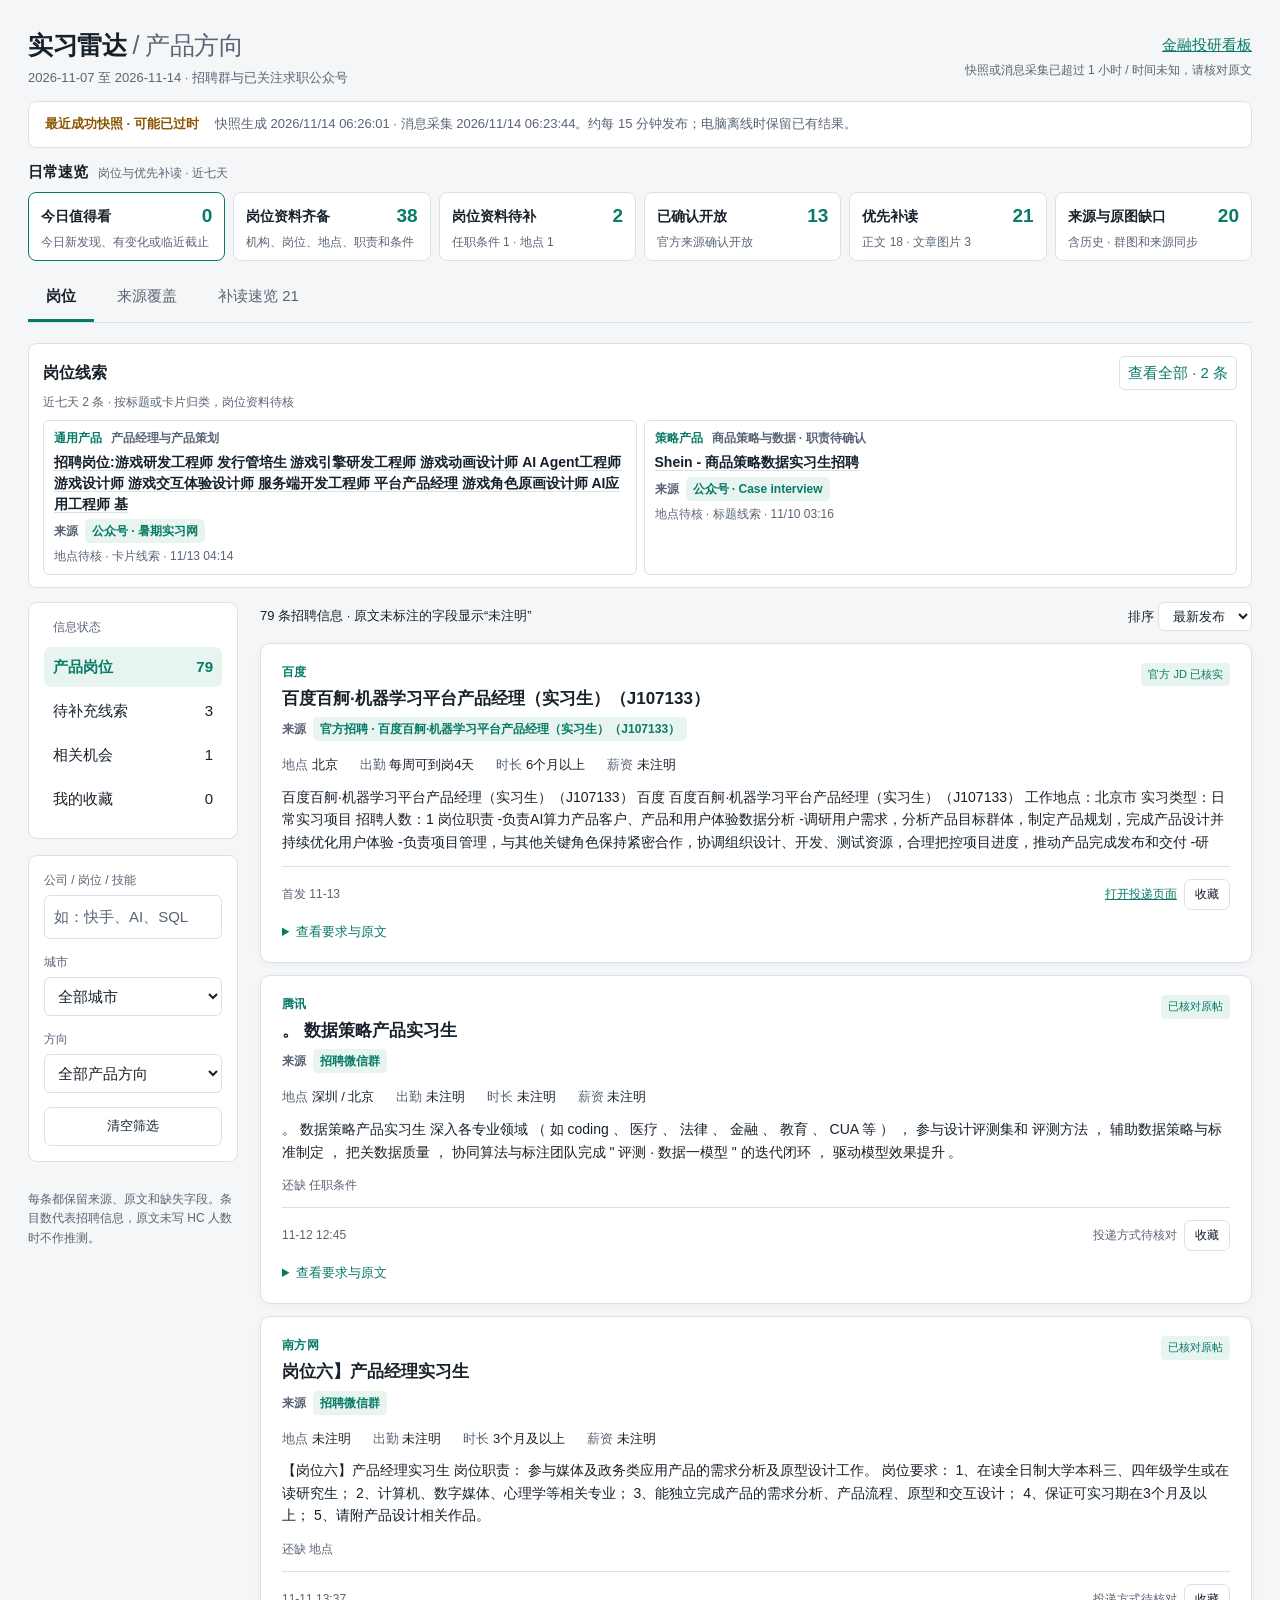
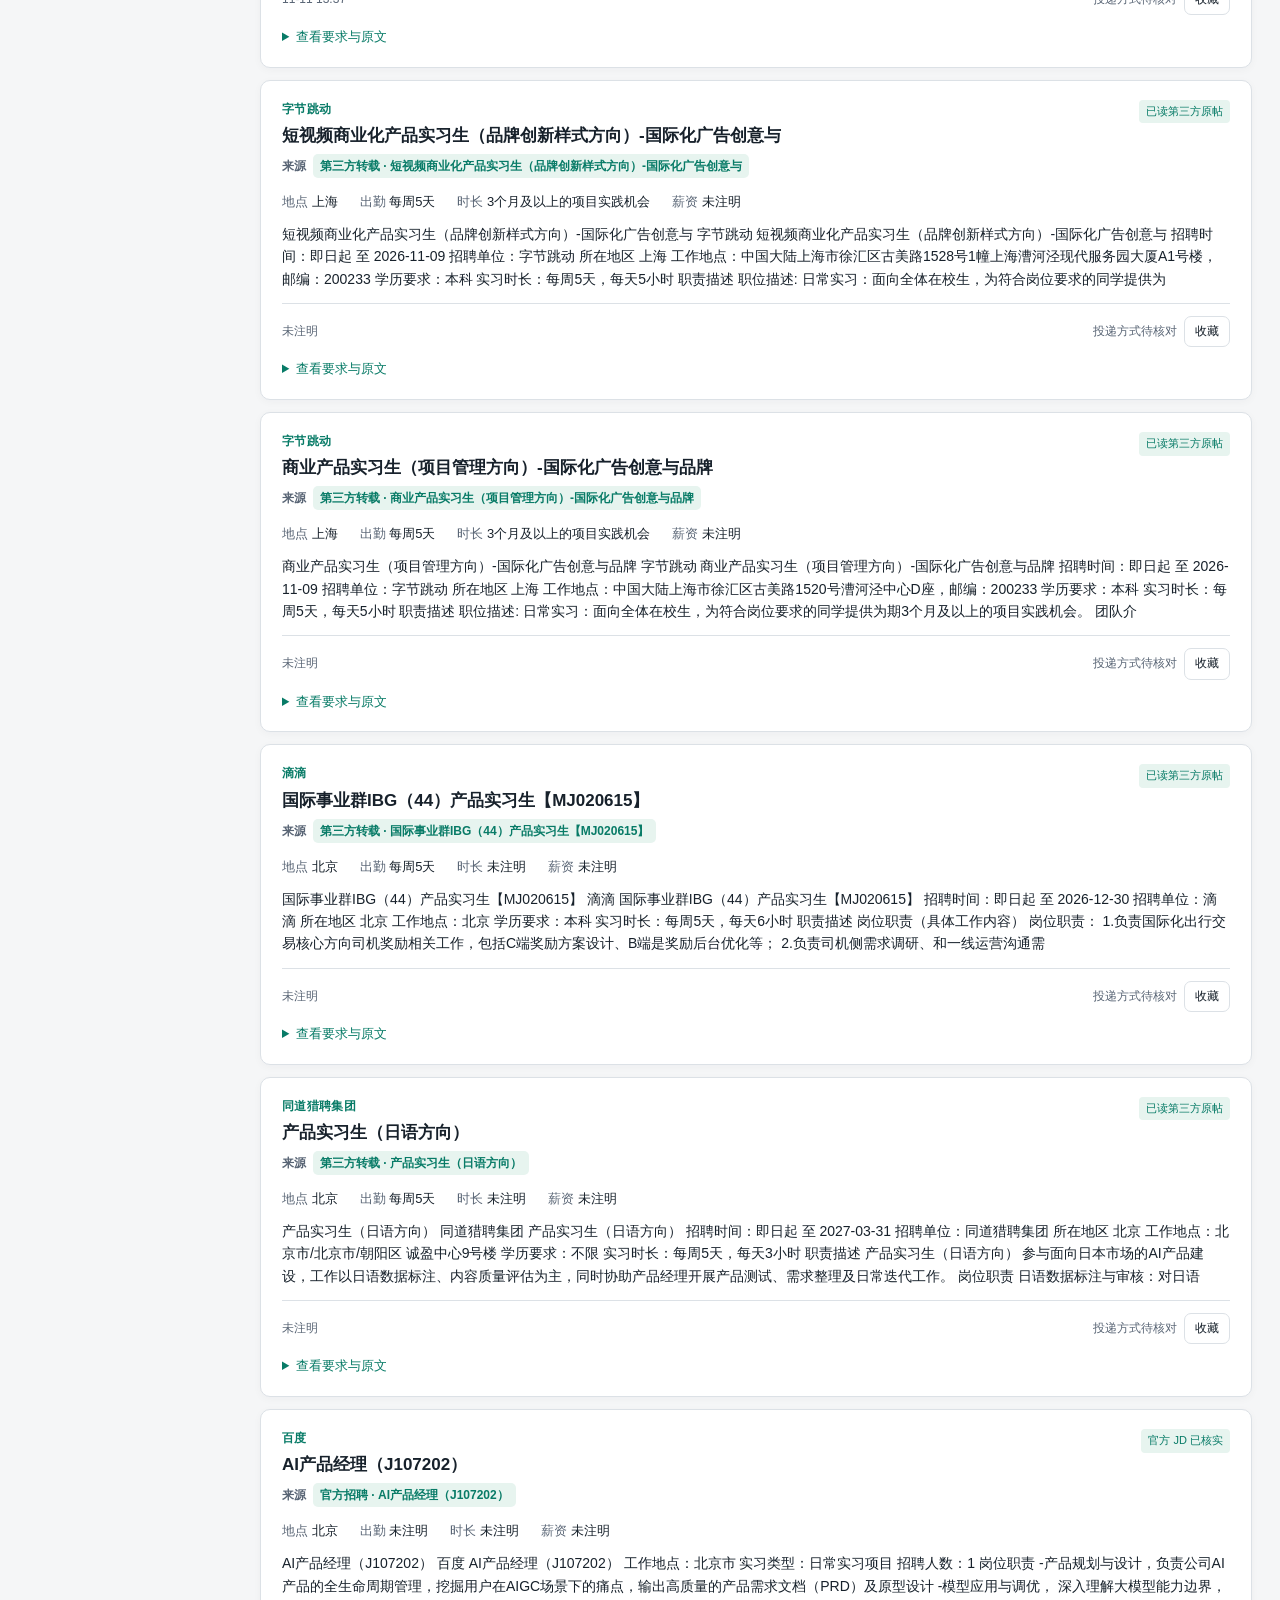
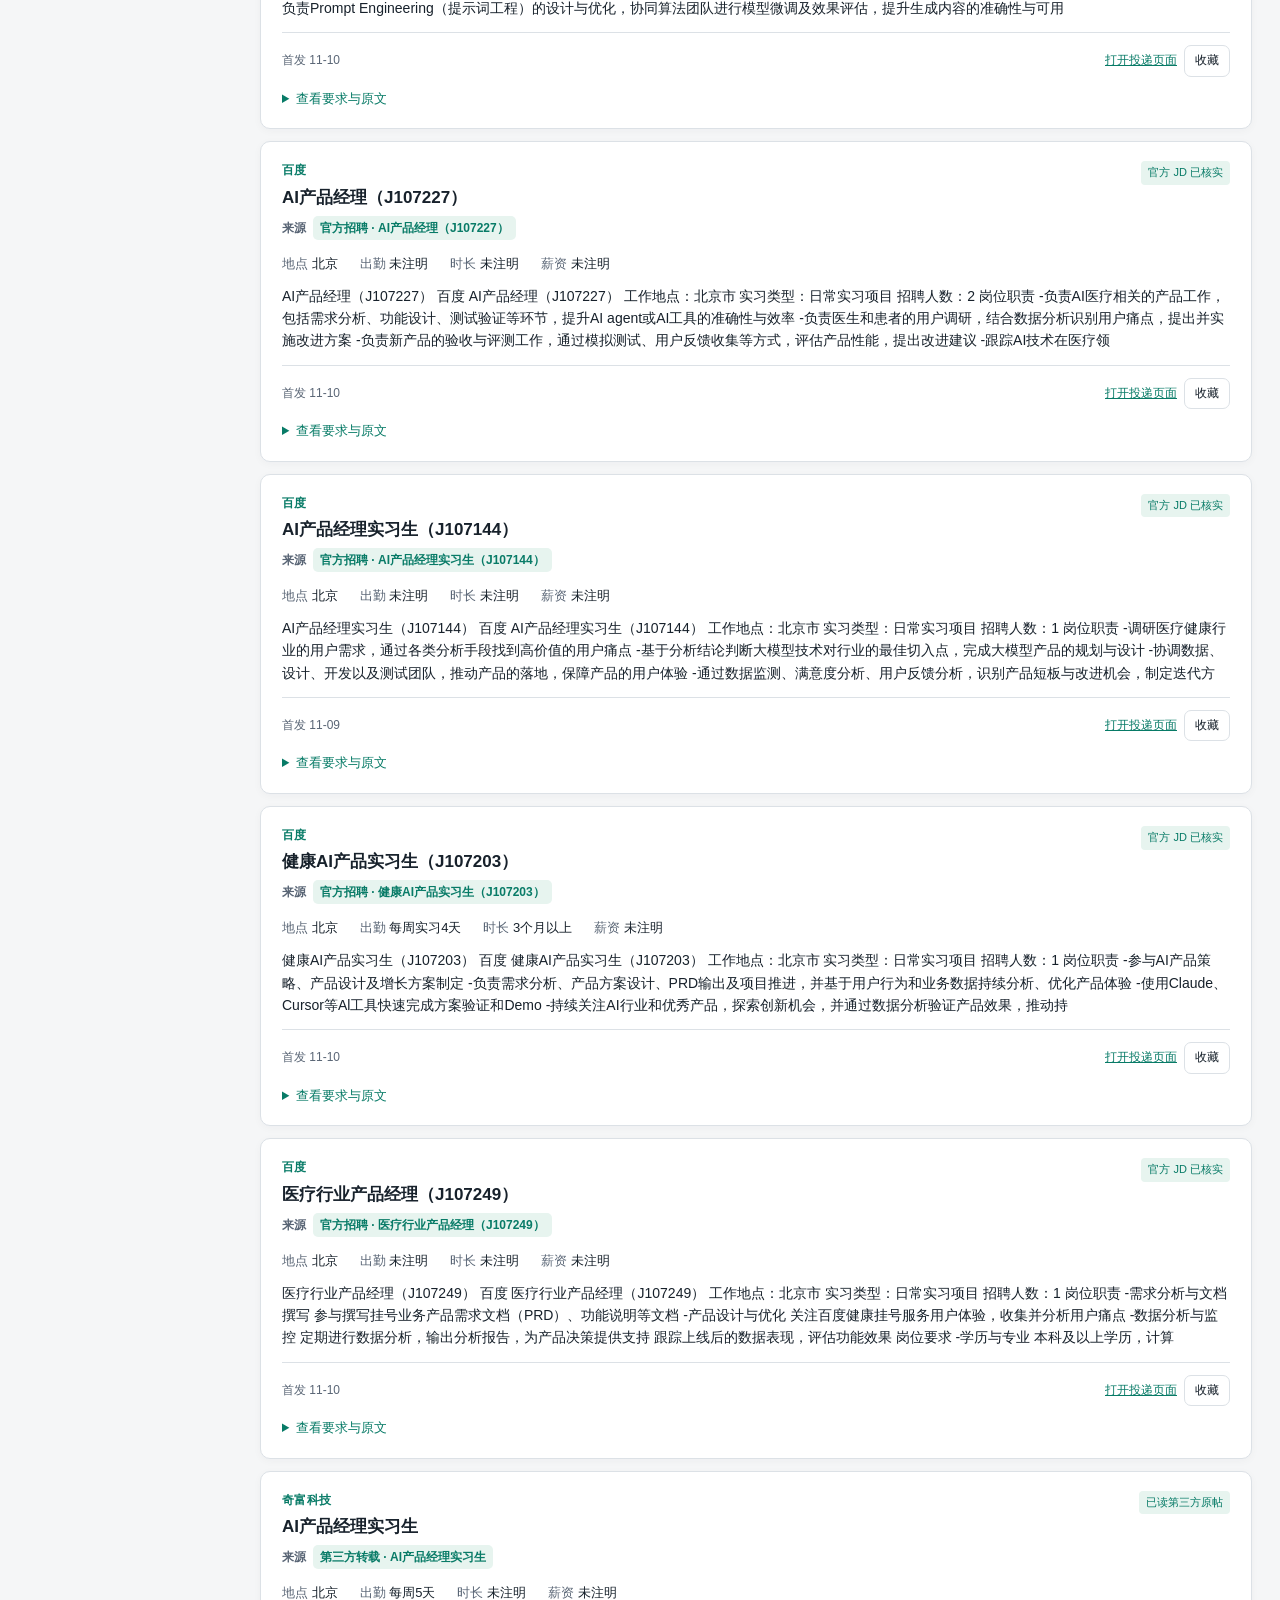
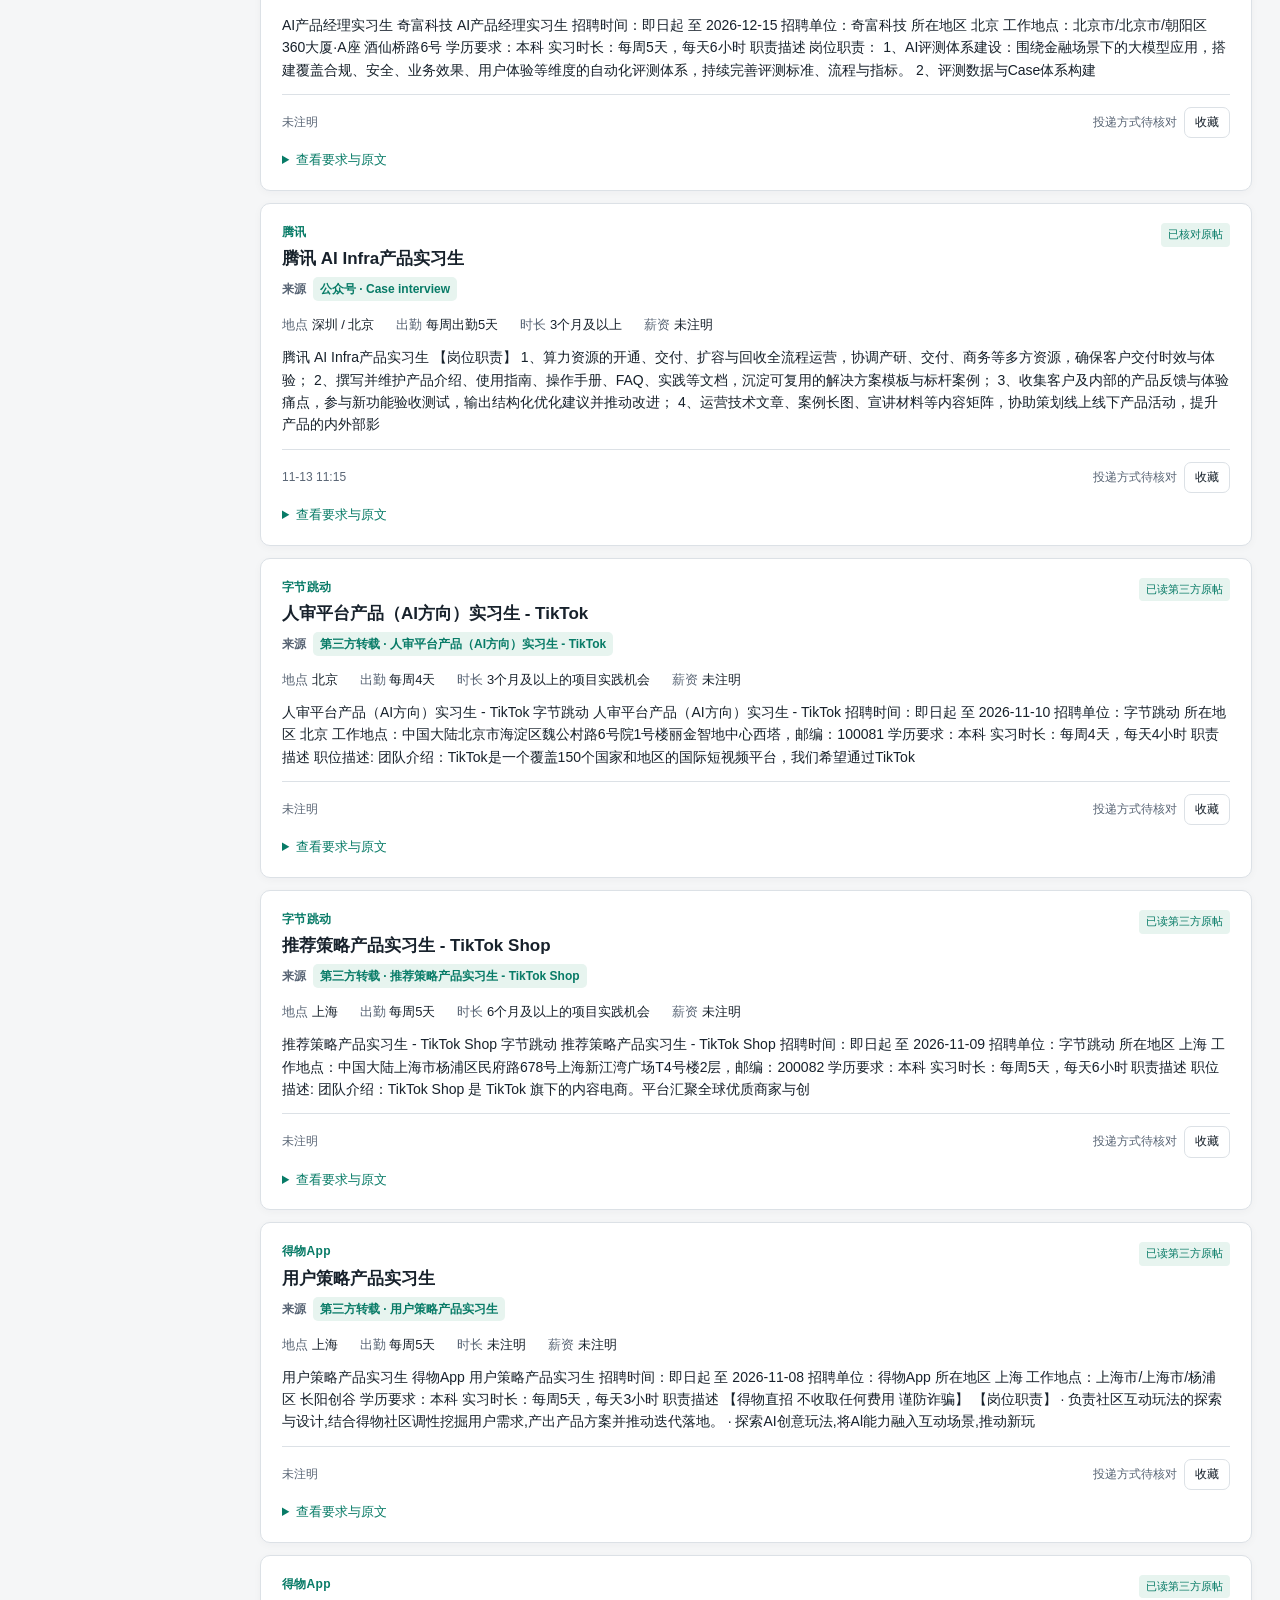
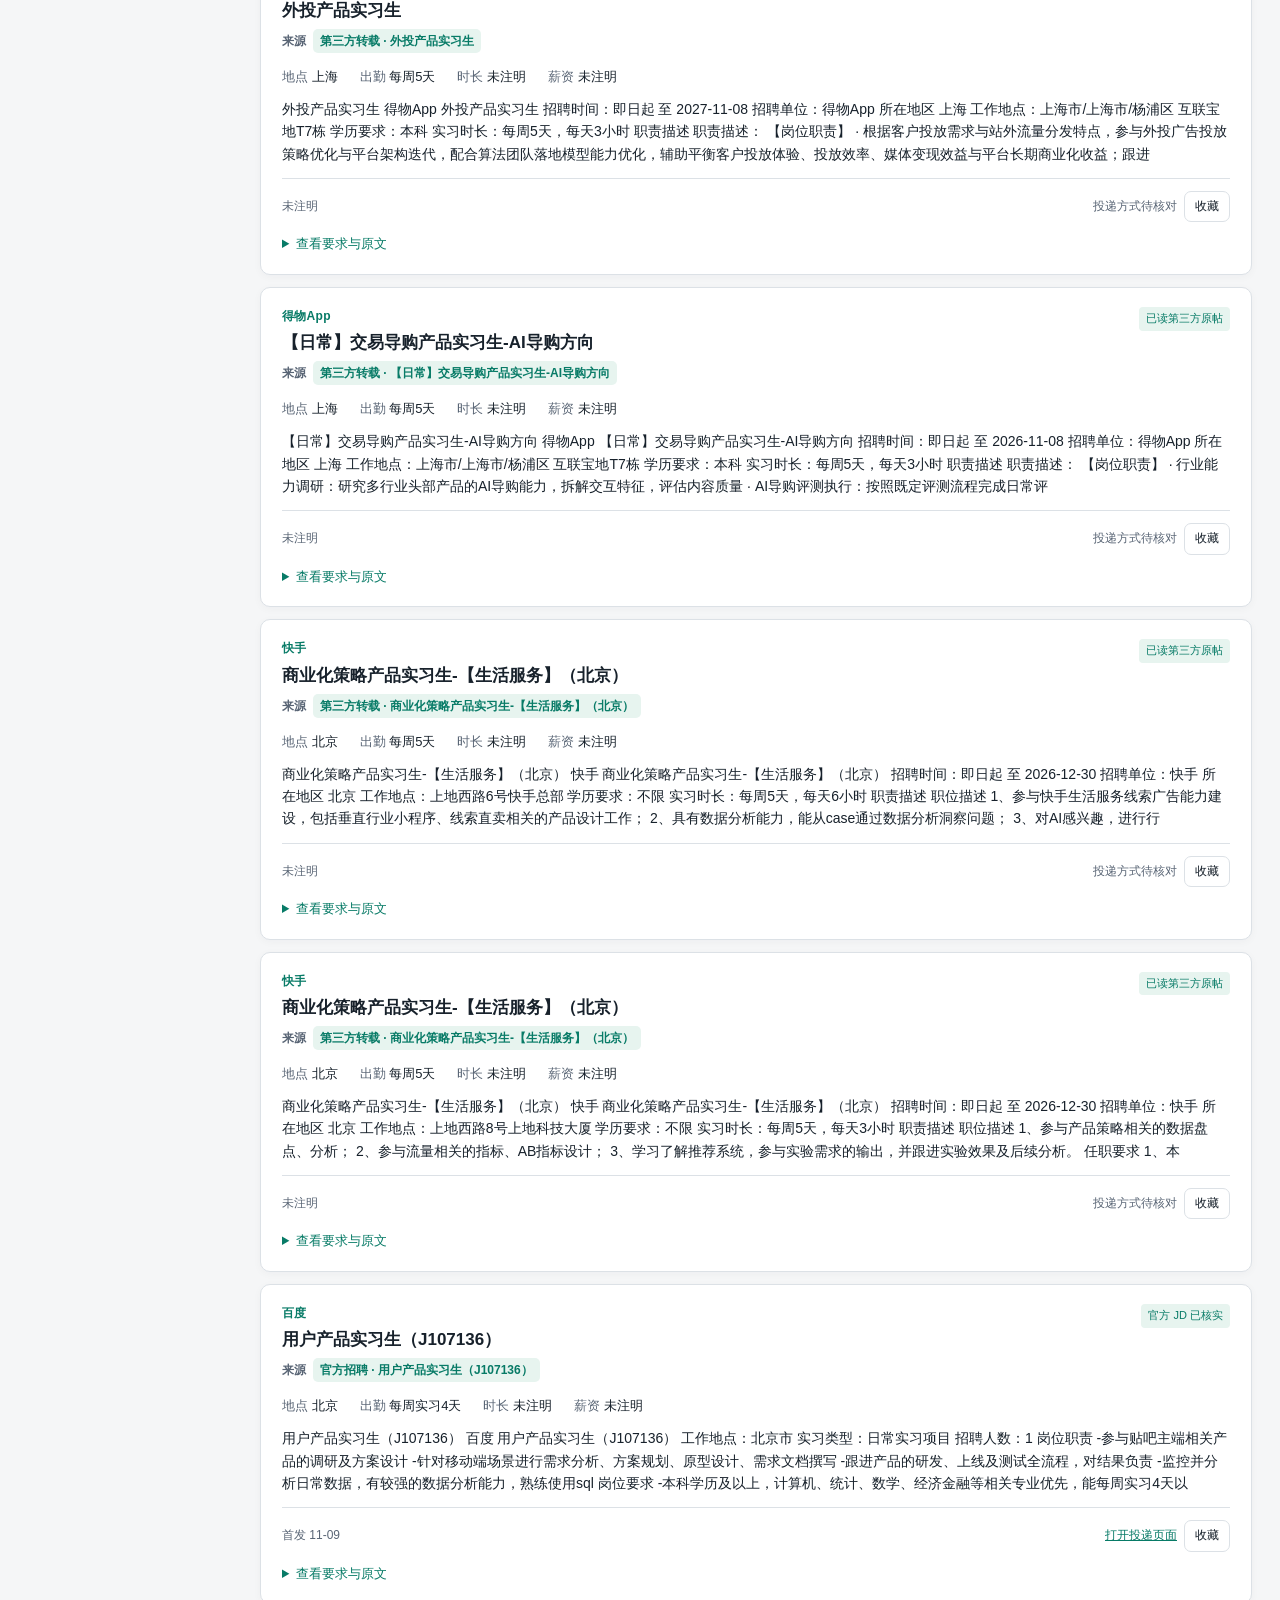
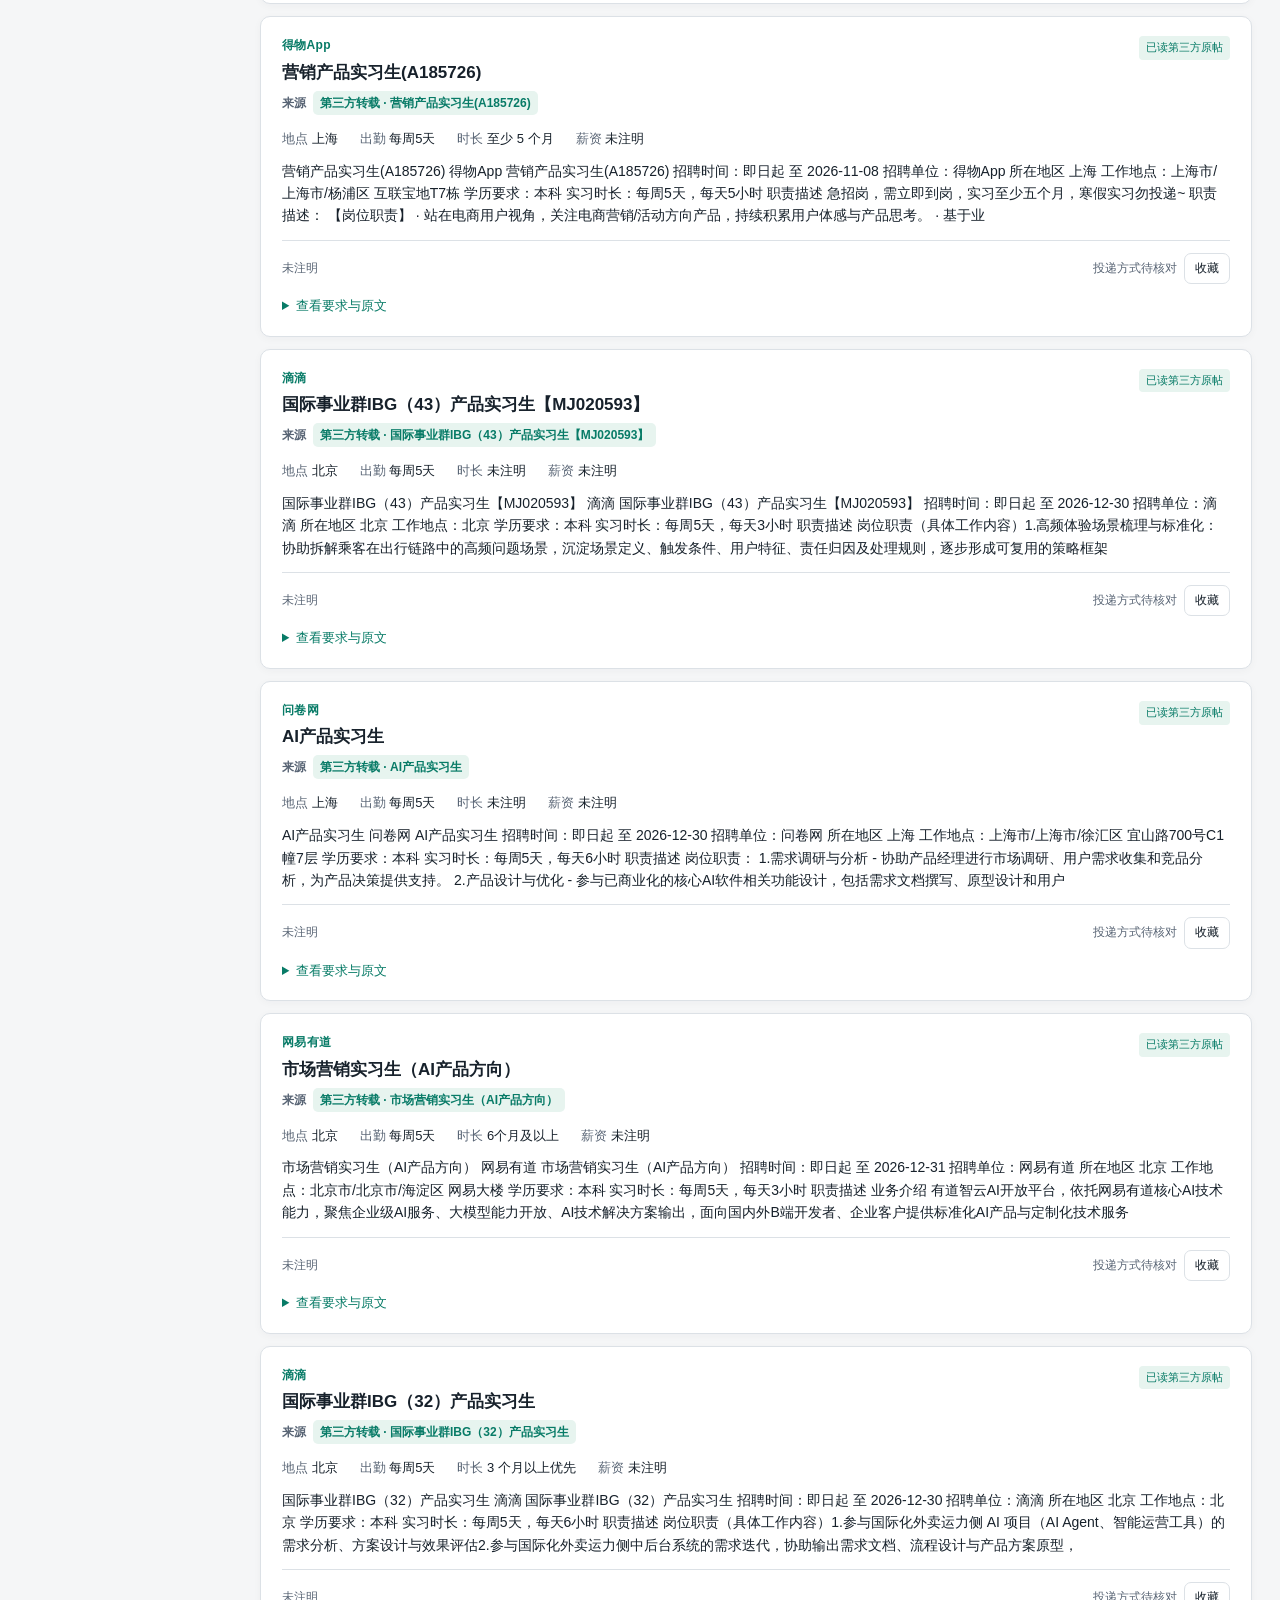
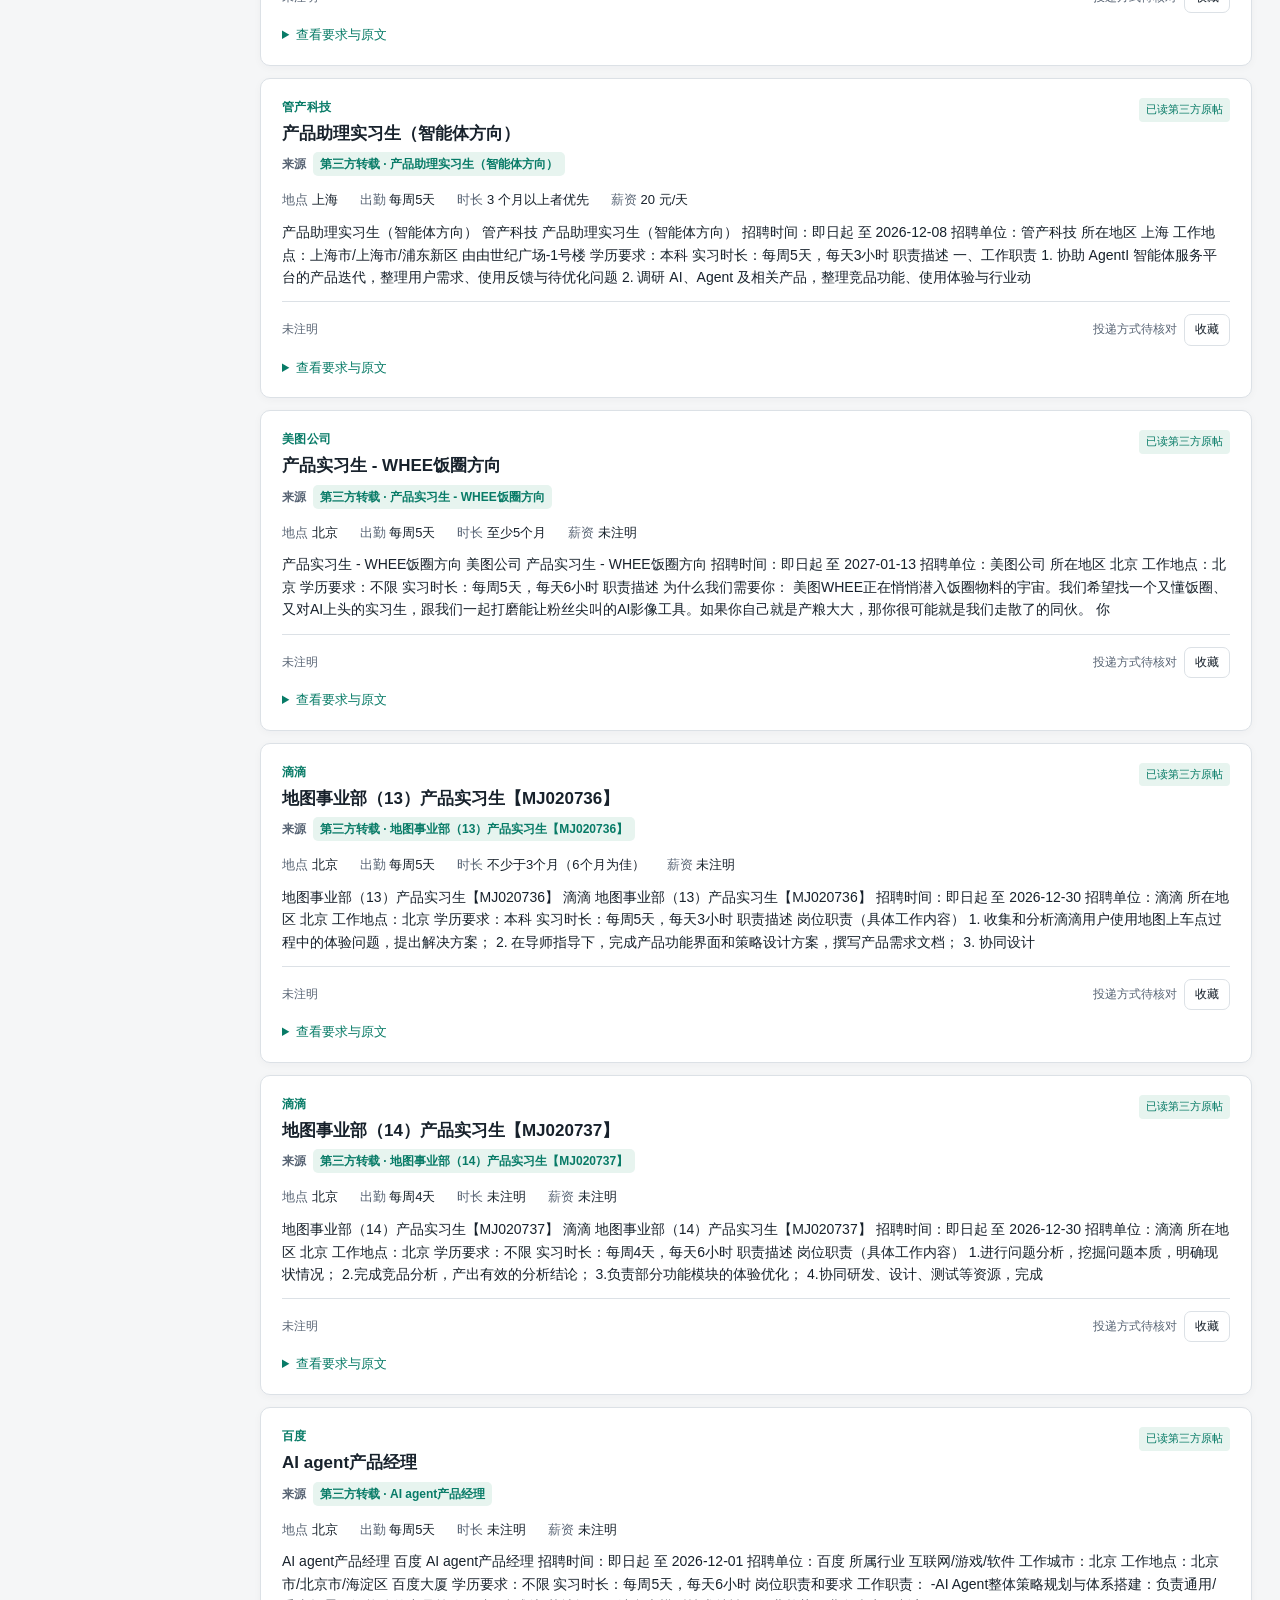
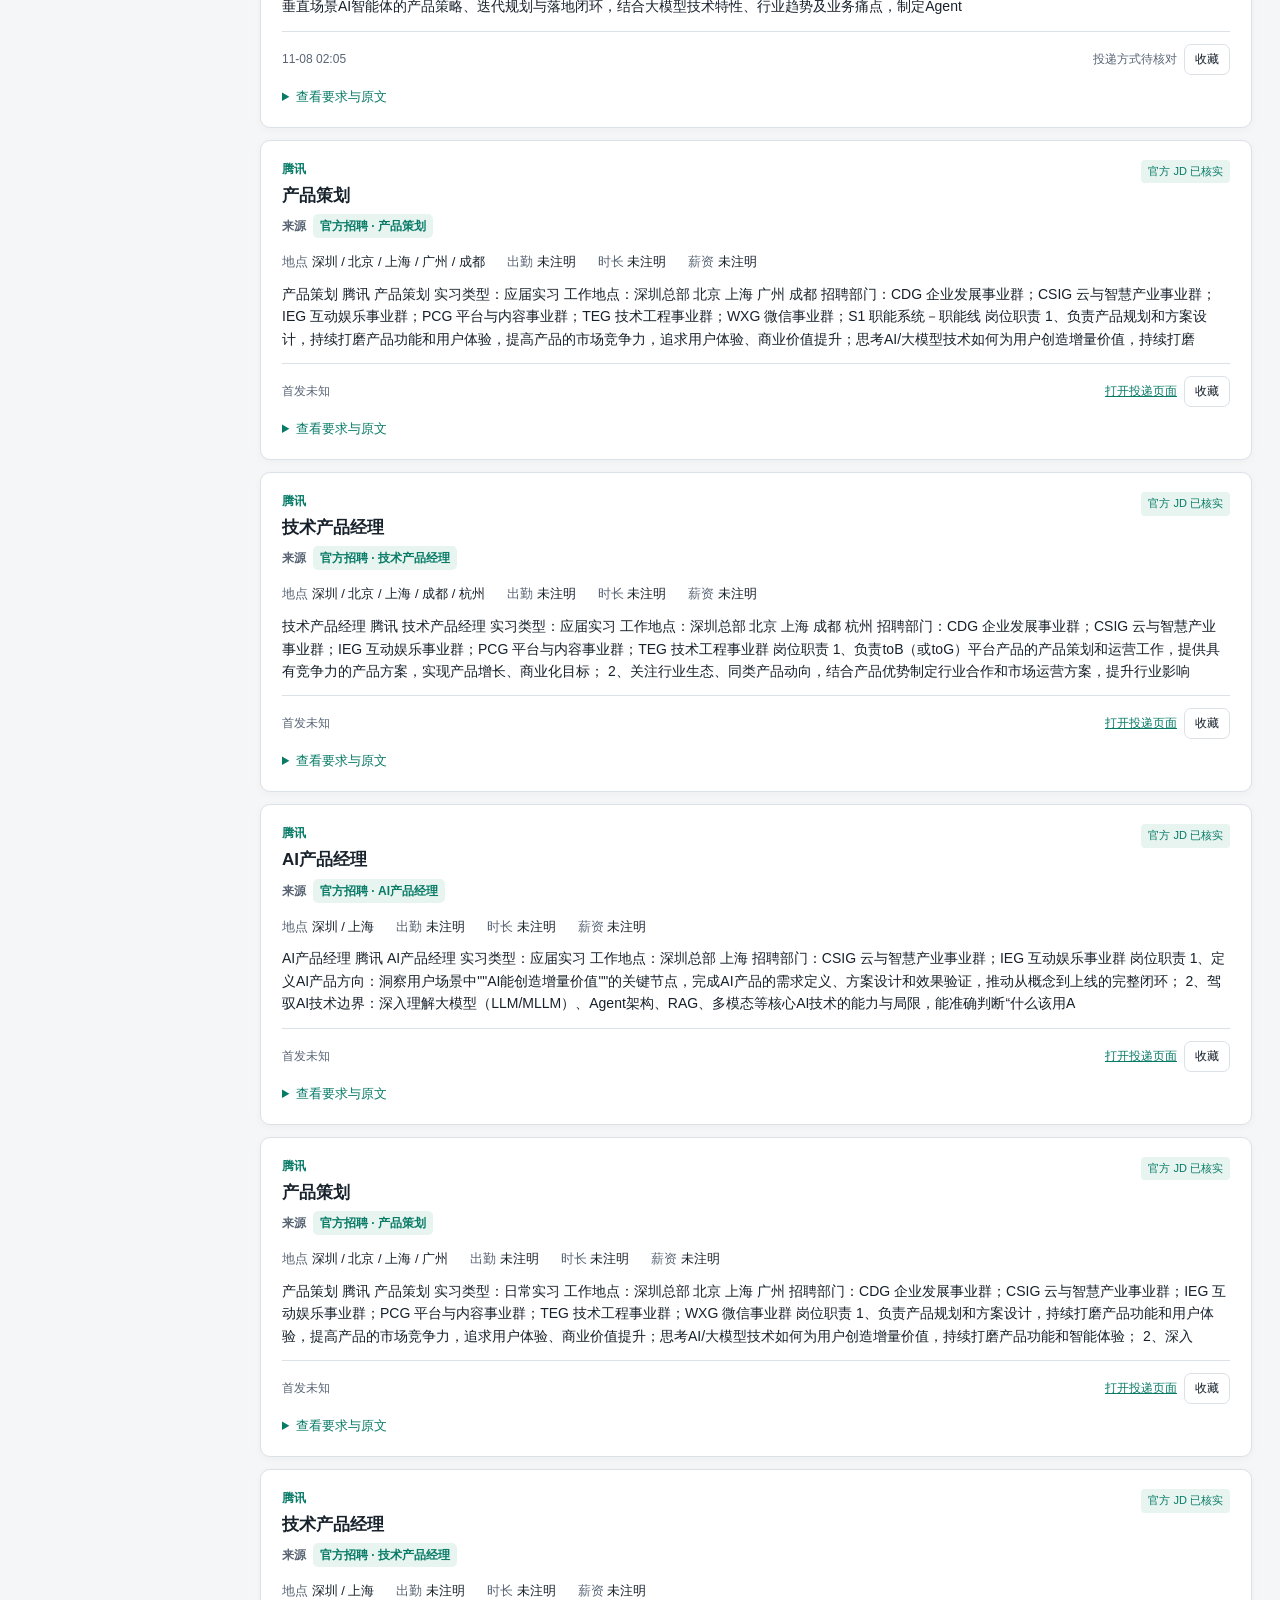
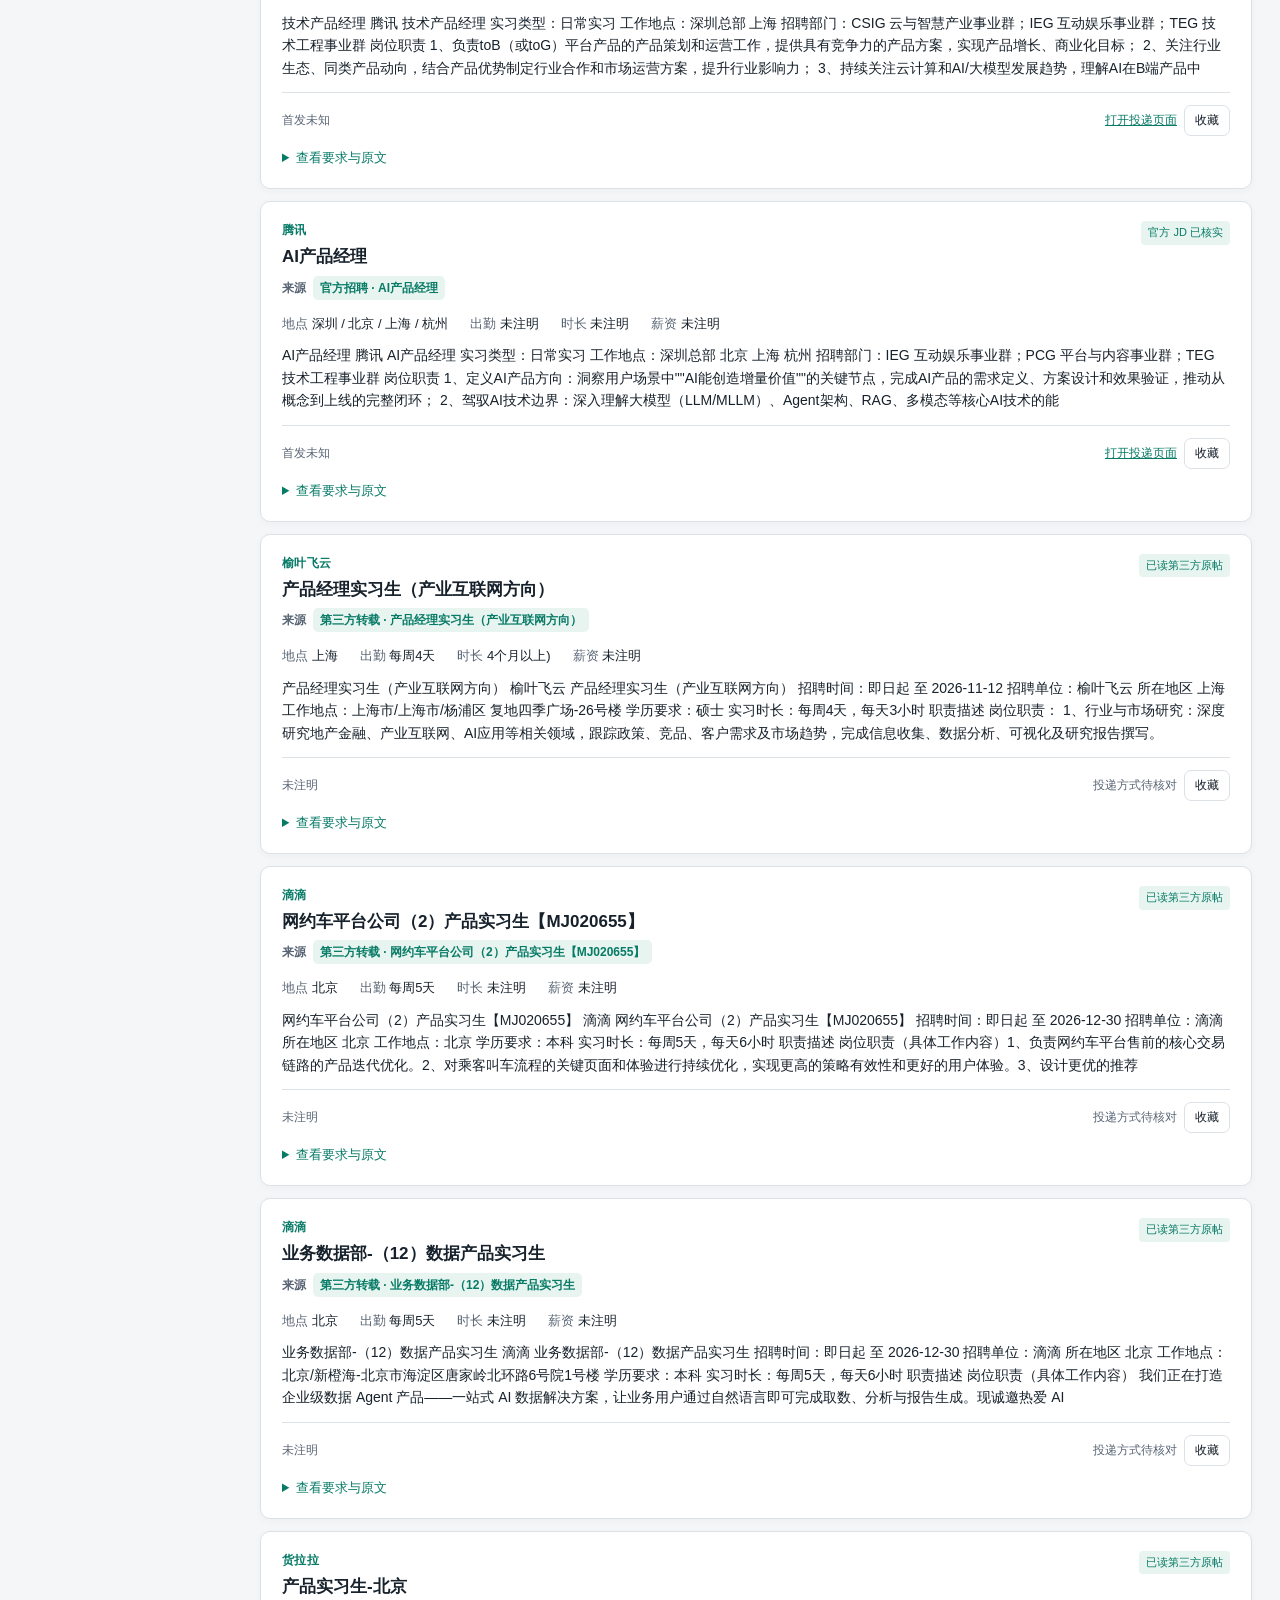
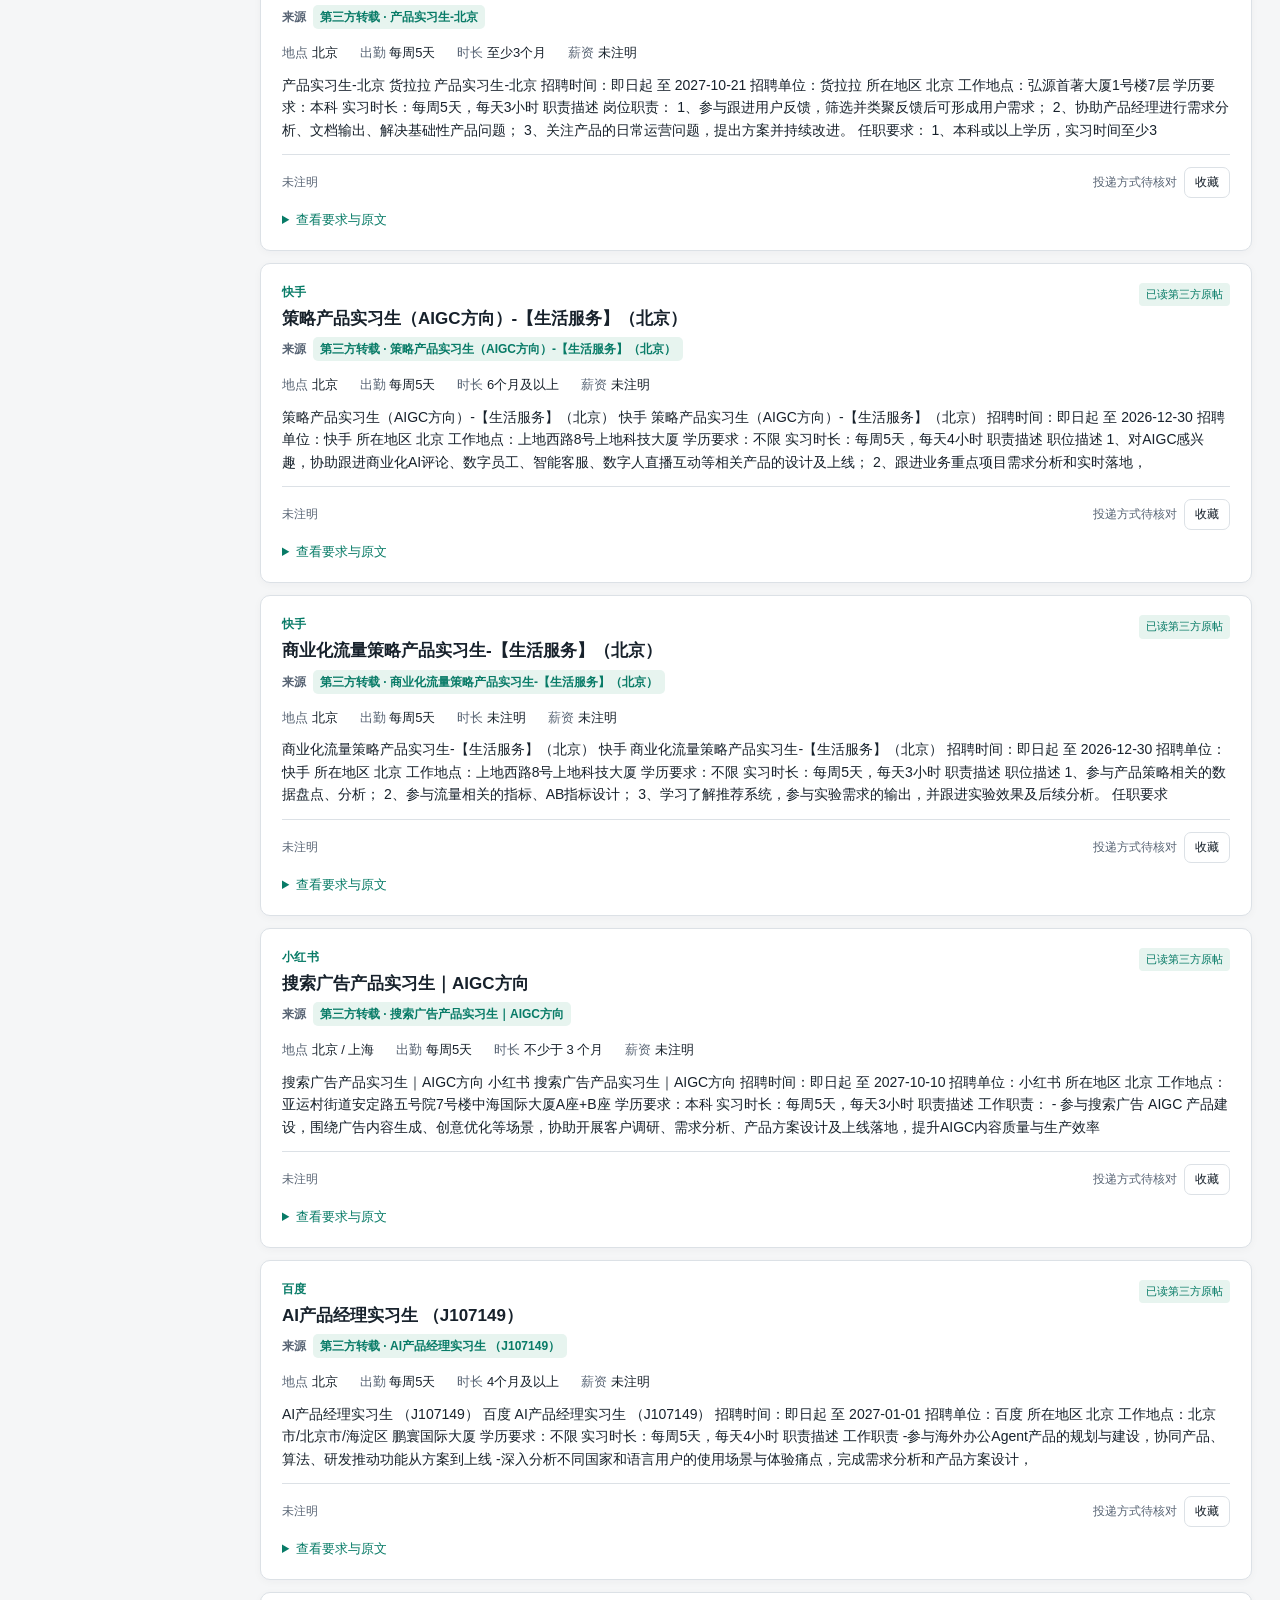
==== commit 7fb6b041: "Publish recruitment snapshot 2026-11-14T14:26:01+08:00" ====
--- a/product.html
+++ b/product.html
@@ -23,7 +23,7 @@
 function syncViewURL(){const url=new URL(location.href);if(decisionMode)url.searchParams.set('focus',decisionMode);else url.searchParams.delete('focus');if(currentTab!=='jobs')url.searchParams.set('tab',currentTab);else url.searchParams.delete('tab');history.replaceState(null,'',url)}
 function choose(c){decisionMode='';category=c;syncViewURL();renderJobs();renderDecisionEntry()}
 function fact(parent,label,value){const n=h('span');n.append(document.createTextNode(label+' '),h('b','',missing(value)));parent.append(n)}
-function renderJobs(){if(!DATA)return;counts();document.querySelectorAll('[data-category]').forEach(b=>b.setAttribute('aria-pressed',String(!decisionMode&&b.dataset.category===category)));const query=$('query').value.trim().toLowerCase();const decision=decisionFilters[decisionMode];let list=DATA.jobs.filter(j=>(decision?ReadingQueue.decisionInWindow(j,DATA)&&decision(j):category==='saved'?saved.has(j.id):j.category===category)&&(!$('city').value||(j.cities||String(j.city||'').split(' / ')).includes($('city').value)||(!j.city&&$('city').value==='地点未注明'))&&(!$('direction').value||j.direction===$('direction').value)&&(!query||[j.company,j.title,j.summary,...j.requirements].join(' ').toLowerCase().includes(query)));if($('sort').value==='company')list.sort((a,b)=>a.company.localeCompare(b.company,'zh-CN'));$('resultcount').textContent=`${list.length} 条招聘信息 · ${decisionMode==='new_ready'?'今日新增可判断':decisionMode==='open'?'已确认开放':decisionMode==='today'?'今日值得看':decisionMode==='ready'?'岗位资料齐备':decisionMode==='information_gaps'?'岗位资料待补':category==='lead'?'按标题或卡片归类，详见原文':'原文未标注的字段显示“未注明”'}`;$('cards').replaceChildren();if(!list.length){const e=h('div','empty');e.append(h('h3','','没有匹配的岗位'),h('p','muted','试试清空筛选，或切换信息状态。'));$('cards').append(e);return}for(const j of list){const card=h('article','card');card.id='job-'+j.id;const top=h('div','card-top'),title=h('div');title.append(h('div','company',j.company),h('h3','',j.title));top.append(title,h('span','badge'+(j.category==='lead'?' warn':''),j.category==='lead'?'信息待补充':j.official_verified?'官方 JD 已核实':j.category==='adjacent'?'智能硬件相关':j.source_kind==='第三方平台/转发'?'已读第三方原帖':'已核对原帖'));card.append(top,ReadingQueue.sourceRow([{id:j.source_id,name:j.source_name,kind:j.source_kind,wechat_kind:j.source_wechat_kind,url:j.source_url},...(j.additional_sources||[])],DATA));const facts=h('div','facts');fact(facts,'地点',j.city);fact(facts,'出勤',j.days);fact(facts,'时长',j.months);fact(facts,'薪资',j.salary);card.append(facts,h('p','summary',j.summary));const missingProof=ReadingQueue.decisionMissing(j);if(missingProof.length)card.append(h('p','small','还缺 '+missingProof.join('、')));const bottom=h('div','card-bottom');bottom.append(h('div','source',`${j.published_at?'首发 '+when(j.published_at):j.official_verified?'首发未知':when(j.posted_at)}`));const acts=h('div','actions');if(j.application_url){const apply=h('a','','打开投递页面');apply.href=j.application_url;apply.target='_blank';apply.rel='noopener noreferrer';acts.append(apply)}if(j.email){const copy=h('button','primary','复制投递邮箱');copy.setAttribute('aria-label','复制 '+j.company+' '+j.title+' 的投递邮箱');copy.onclick=async()=>{try{await navigator.clipboard.writeText(j.email);toast('已复制：'+j.email)}catch{toast('复制失败，可在详情中选取邮箱')}};acts.append(copy)}else if(!j.application_url){acts.append(h('span','small','投递方式待核对'))}const save=h('button','',saved.has(j.id)?'已收藏':'收藏');save.setAttribute('aria-pressed',saved.has(j.id));save.onclick=()=>{saved.has(j.id)?saved.delete(j.id):saved.add(j.id);localStorage.setItem('internship-saved',JSON.stringify([...saved]));renderJobs()};acts.append(save);bottom.append(acts);card.append(bottom);const det=h('details');det.append(h('summary','','查看要求与原文'));const body=h('div','detailbody');if(j.requirements.length){const ul=h('ul');j.requirements.forEach(r=>ul.append(h('li','',r)));body.append(ul)}if(j.email)body.append(h('p','mail','投递邮箱：'+j.email));if(j.application_note)body.append(h('p','',j.application_note));if(j.last_verified_at)body.append(h('p','small','最后核验 '+when(j.last_verified_at)));if(j.changes?.length)body.append(h('p','small','JD 有变化 · '+when(j.changes.at(-1).at)));body.append(h('p','small','HC 人数 '+(j.hc_count??'未注明')+' · 截止 '+(j.deadline||'未注明')+' · '+(j.opening_status||j.review)));if(j.source_url){const a=h('a','','打开来源原文');a.href=j.source_url;a.target='_blank';a.rel='noopener noreferrer';body.append(a)}if(j.additional_sources?.length){const list=h('ul');for(const r of j.additional_sources){const item=h('li','small');item.append(document.createTextNode([ReadingQueue.sourceLabel(r,DATA),r.time&&when(r.time)].filter(Boolean).join(' · ')));if(r.url){const a=h('a','','打开转载');a.href=r.url;a.target='_blank';a.rel='noopener noreferrer';item.append(' · ',a)}list.append(item)}body.append(h('p','small','转载出处'),list)}const original=h('pre','original',j.original);original.tabIndex=0;original.setAttribute('aria-label','消息原文，可滚动');body.append(original,h('p','small','原帖索引：'+j.message_id));det.append(body);card.append(det);$('cards').append(card)}}
+function renderJobs(){if(!DATA)return;counts();document.querySelectorAll('[data-category]').forEach(b=>b.setAttribute('aria-pressed',String(!decisionMode&&b.dataset.category===category)));const query=$('query').value.trim().toLowerCase();const decision=decisionFilters[decisionMode];let list=DATA.jobs.filter(j=>(decision?ReadingQueue.decisionInWindow(j,DATA)&&decision(j):category==='saved'?saved.has(j.id):j.category===category)&&(!$('city').value||(j.cities||String(j.city||'').split(' / ')).includes($('city').value)||(!j.city&&$('city').value==='地点未注明'))&&(!$('direction').value||j.direction===$('direction').value)&&(!query||[j.company,j.title,j.summary,...j.requirements].join(' ').toLowerCase().includes(query)));if($('sort').value==='company')list.sort((a,b)=>a.company.localeCompare(b.company,'zh-CN'));$('resultcount').textContent=`${list.length} 条招聘信息 · ${decisionMode==='new_ready'?'今日新增可判断':decisionMode==='open'?'已确认开放':decisionMode==='today'?'今日值得看':decisionMode==='ready'?'岗位资料齐备':decisionMode==='information_gaps'?'岗位资料待补':category==='lead'?'按标题或卡片归类，详见原文':'原文未标注的字段显示“未注明”'}`;$('cards').replaceChildren();if(!list.length){const e=h('div','empty');e.append(h('h3','','没有匹配的岗位'),h('p','muted','试试清空筛选，或切换信息状态。'));$('cards').append(e);return}for(const j of list){const card=h('article','card');card.id='job-'+j.id;const top=h('div','card-top'),title=h('div');title.append(h('div','company',j.company),h('h3','',j.title));top.append(title,h('span','badge'+(j.category==='lead'?' warn':''),j.category==='lead'?'信息待补充':j.source_kind==='公众号卡片'?'卡片摘录 · 原文待核':j.official_verified?'官方 JD 已核实':j.category==='adjacent'?'智能硬件相关':j.source_kind==='第三方平台/转发'?'已读第三方原帖':'已核对原帖'));card.append(top,ReadingQueue.sourceRow([{id:j.source_id,name:j.source_name,kind:j.source_kind,wechat_kind:j.source_wechat_kind,url:j.source_url},...(j.additional_sources||[])],DATA));const facts=h('div','facts');fact(facts,'地点',j.city);fact(facts,'出勤',j.days);fact(facts,'时长',j.months);fact(facts,'薪资',j.salary);card.append(facts,h('p','summary',j.summary));const missingProof=ReadingQueue.decisionMissing(j);if(missingProof.length)card.append(h('p','small','还缺 '+missingProof.join('、')));const bottom=h('div','card-bottom');bottom.append(h('div','source',`${j.published_at?'首发 '+when(j.published_at):j.official_verified?'首发未知':when(j.posted_at)}`));const acts=h('div','actions');if(j.application_url){const apply=h('a','','打开投递页面');apply.href=j.application_url;apply.target='_blank';apply.rel='noopener noreferrer';acts.append(apply)}if(j.email){const copy=h('button','primary','复制投递邮箱');copy.setAttribute('aria-label','复制 '+j.company+' '+j.title+' 的投递邮箱');copy.onclick=async()=>{try{await navigator.clipboard.writeText(j.email);toast('已复制：'+j.email)}catch{toast('复制失败，可在详情中选取邮箱')}};acts.append(copy)}else if(!j.application_url){acts.append(h('span','small','投递方式待核对'))}const save=h('button','',saved.has(j.id)?'已收藏':'收藏');save.setAttribute('aria-pressed',saved.has(j.id));save.onclick=()=>{saved.has(j.id)?saved.delete(j.id):saved.add(j.id);localStorage.setItem('internship-saved',JSON.stringify([...saved]));renderJobs()};acts.append(save);bottom.append(acts);card.append(bottom);const det=h('details');det.append(h('summary','',j.source_kind==='公众号卡片'?'查看卡片已知信息':'查看要求与原文'));const body=h('div','detailbody');if(j.requirements.length){const ul=h('ul');j.requirements.forEach(r=>ul.append(h('li','',r)));body.append(ul)}if(j.email)body.append(h('p','mail','投递邮箱：'+j.email));if(j.application_note)body.append(h('p','',j.application_note));if(j.last_verified_at)body.append(h('p','small','最后核验 '+when(j.last_verified_at)));if(j.changes?.length)body.append(h('p','small','JD 有变化 · '+when(j.changes.at(-1).at)));body.append(h('p','small','HC 人数 '+(j.hc_count??'未注明')+' · 截止 '+(j.deadline||'未注明')+' · '+(j.opening_status||j.review)));if(j.source_url){const a=h('a','','打开来源原文');a.href=j.source_url;a.target='_blank';a.rel='noopener noreferrer';body.append(a)}if(j.additional_sources?.length){const list=h('ul');for(const r of j.additional_sources){const item=h('li','small');item.append(document.createTextNode([ReadingQueue.sourceLabel(r,DATA),r.time&&when(r.time)].filter(Boolean).join(' · ')));if(r.url){const a=h('a','','打开转载');a.href=r.url;a.target='_blank';a.rel='noopener noreferrer';item.append(' · ',a)}list.append(item)}body.append(h('p','small','转载出处'),list)}const original=h('pre','original',j.original);original.tabIndex=0;original.setAttribute('aria-label','消息原文，可滚动');body.append(original,h('p','small','原帖索引：'+j.message_id));det.append(body);card.append(det);$('cards').append(card)}}
 function renderSources(){if(!DATA)return;const list=($('sourcekind').value==='group'?DATA.groups:DATA.accounts).filter(s=>s.name.toLowerCase().includes($('sourcequery').value.trim().toLowerCase()));$('sourcebody').replaceChildren();for(const s of list){const tr=h('tr');[s.name,s.message_count,s.image_pending,s.status].forEach(t=>tr.append(h('td','',String(t))));$('sourcebody').append(tr)}$('sourcecount').textContent=`显示 ${list.length} 个来源 · 本机覆盖状态截至 ${when(DATA.collected_at)}`}
 function renderPending(){if(DATA)ReadingQueue.mount($('reading-panel'),DATA.reading_queue,DATA.image_issues||[])}
 function render(){const c=DATA.coverage;$('scope').textContent=`${DATA.window_start.slice(0,10)} 至 ${DATA.window_end.slice(0,10)} · 招聘群与已关注求职公众号`;$('stats').replaceChildren();for(const [n,label] of [[c.groups,'个招聘群'],[c.followed_accounts,'个求职公众号'],[c.messages,'条招聘范围消息']]){const s=h('span','stat');s.append(h('strong','',String(n)),document.createTextNode(label));$('stats').append(s)}$('stats').append(h('span','small','读取截至 '+when(DATA.collected_at)));const backlog=ReadingQueue.weekQueue(DATA.reading_queue);$('tab-pending').textContent=backlog?`补读速览 ${backlog.total}`:'补读速览';$('notice').textContent='群图片完整识别 '+c.images_read+'/'+c.images_total+'。';$('footer').textContent='后台每 5 分钟检查新消息，正文、图片独立补读并抽取去重；登录 Windows 后自动启动及恢复进程。电脑需开机联网且微信有本地记录。共享页仅展示招聘信息，电脑开机联网时自动更新。';renderJobs();renderSources();renderPending();
